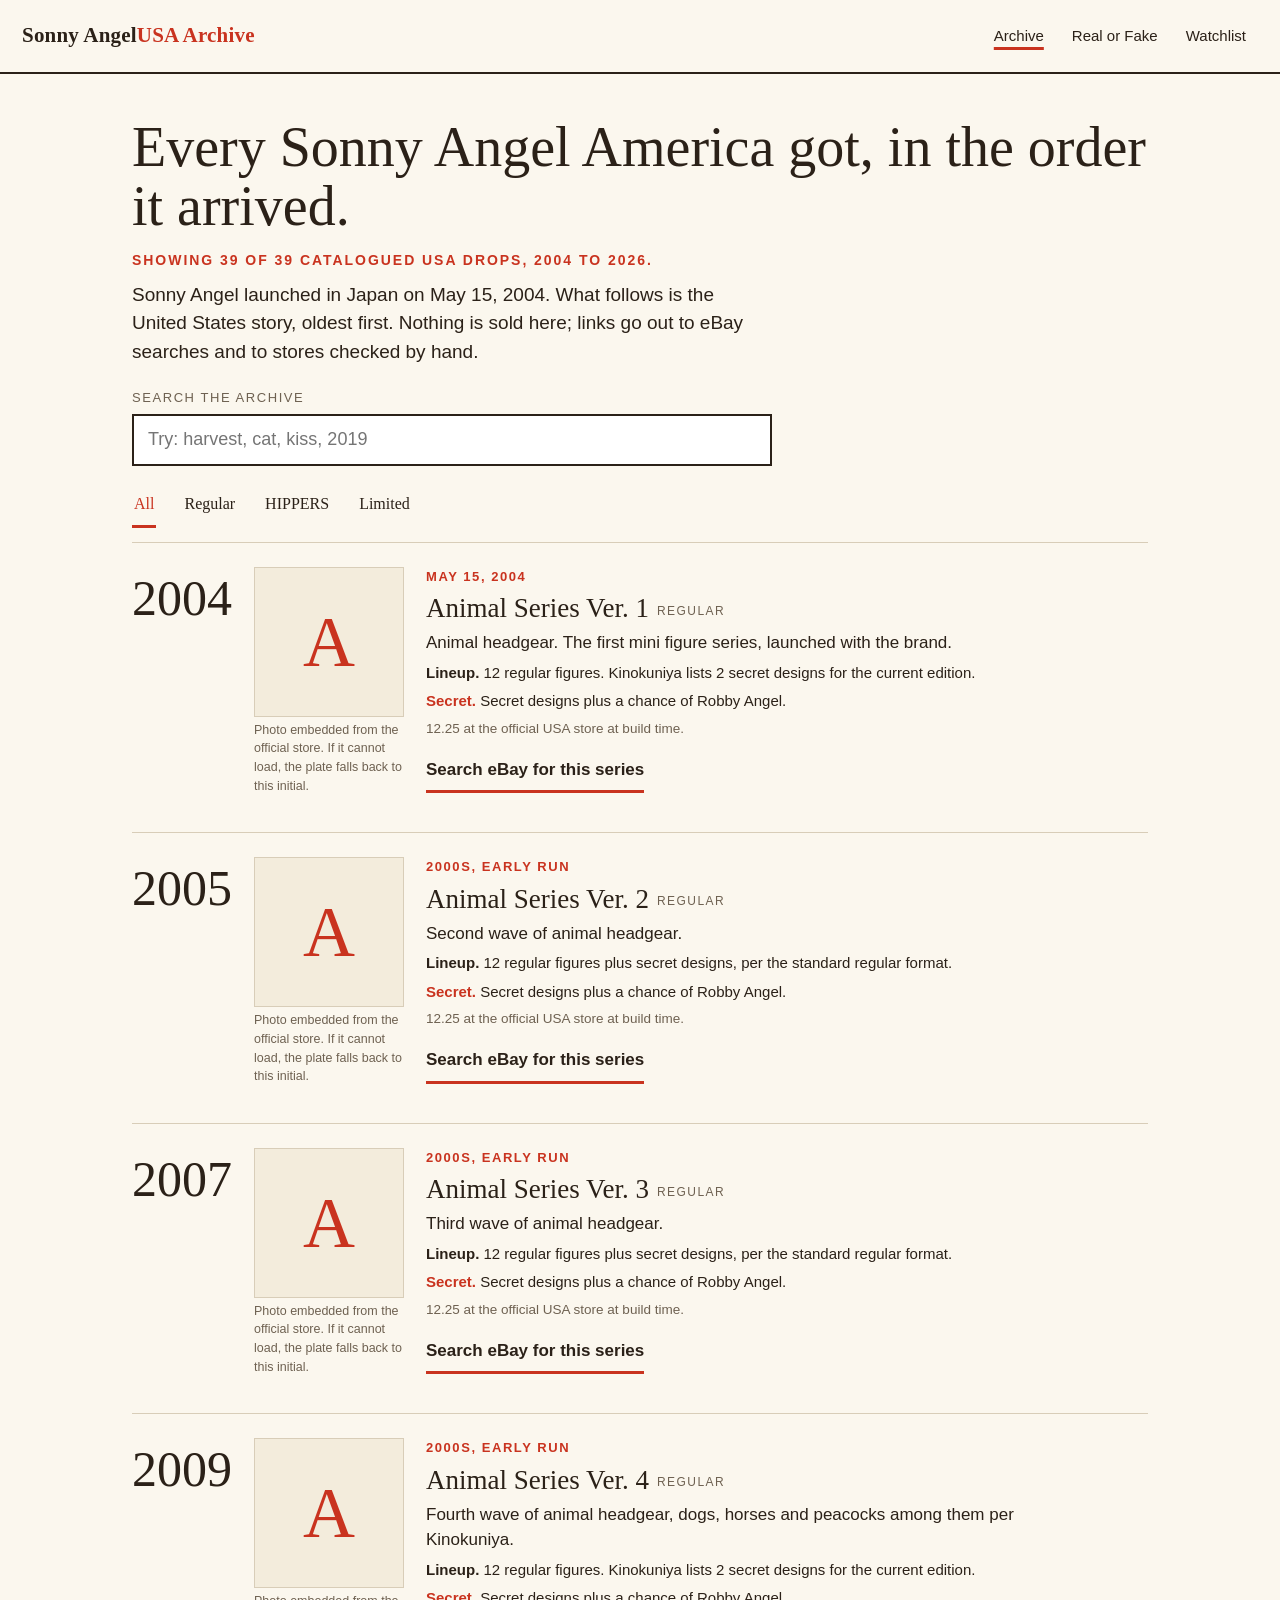
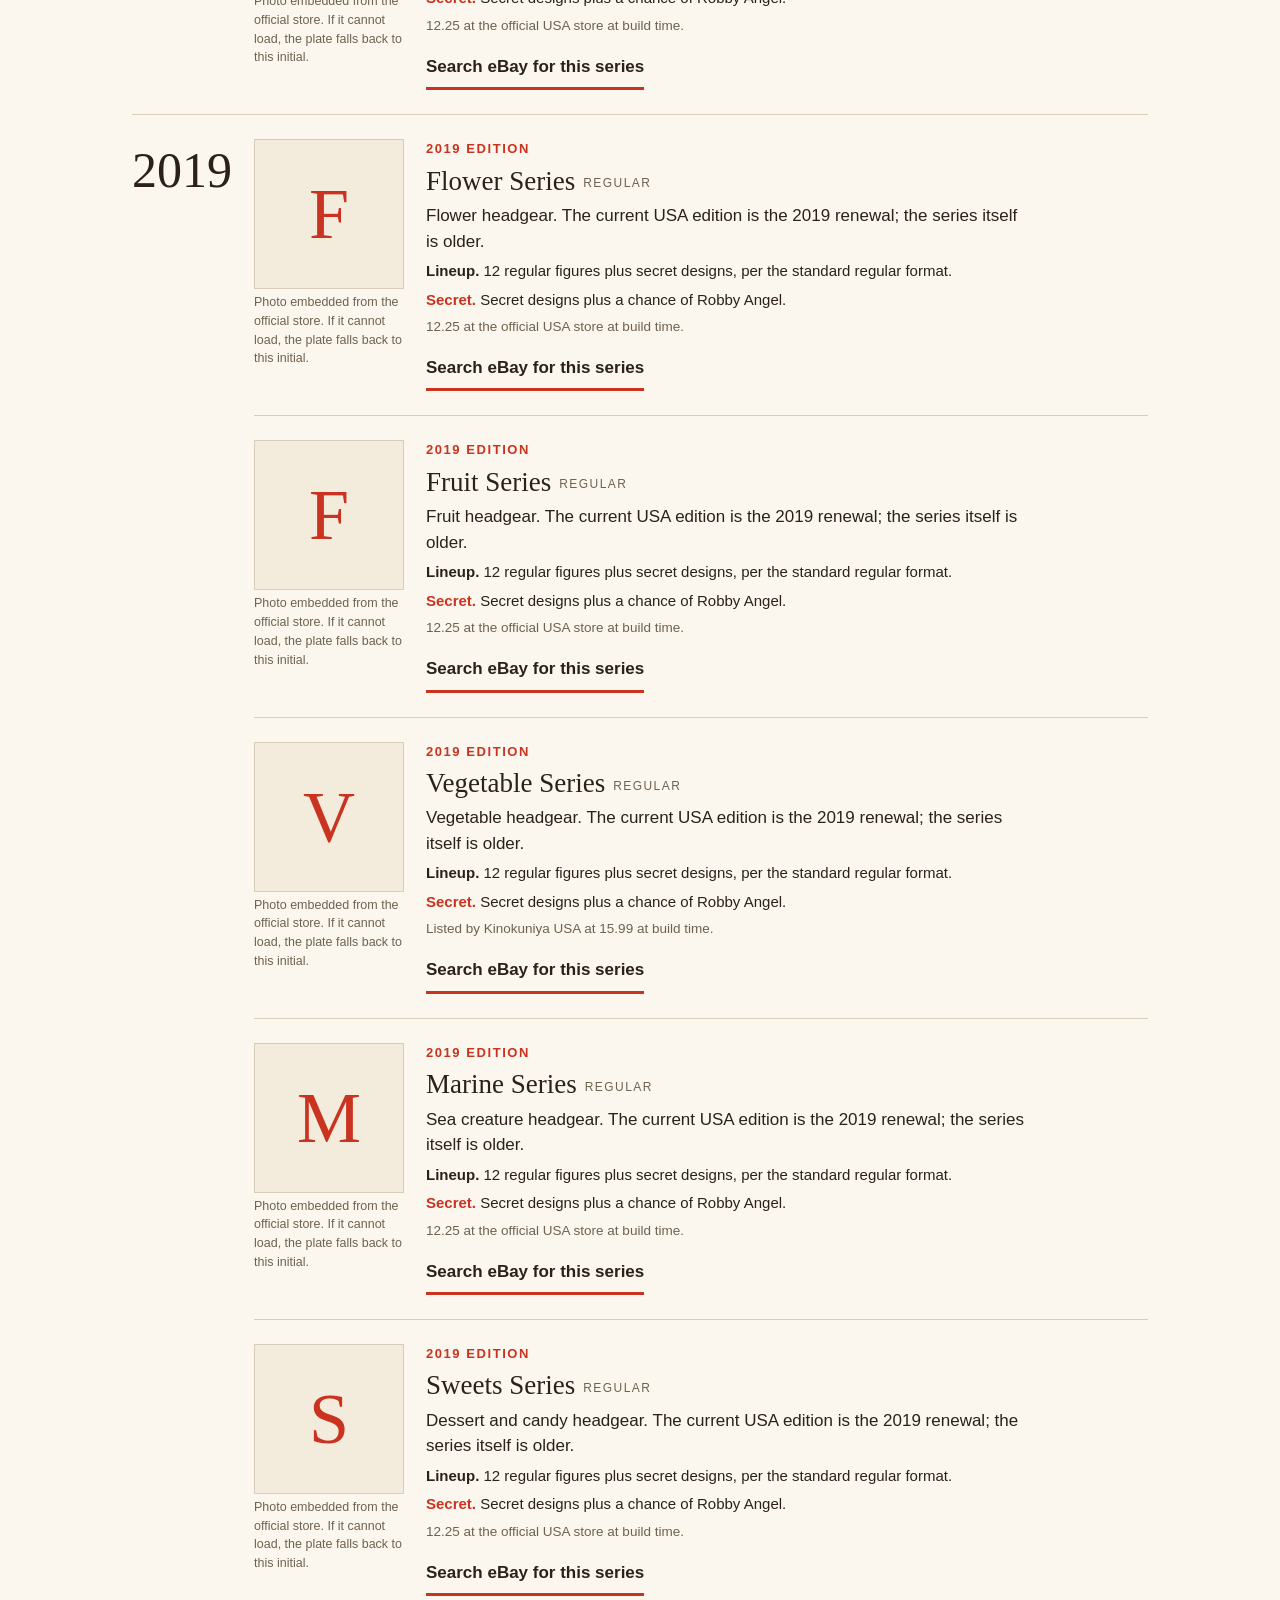
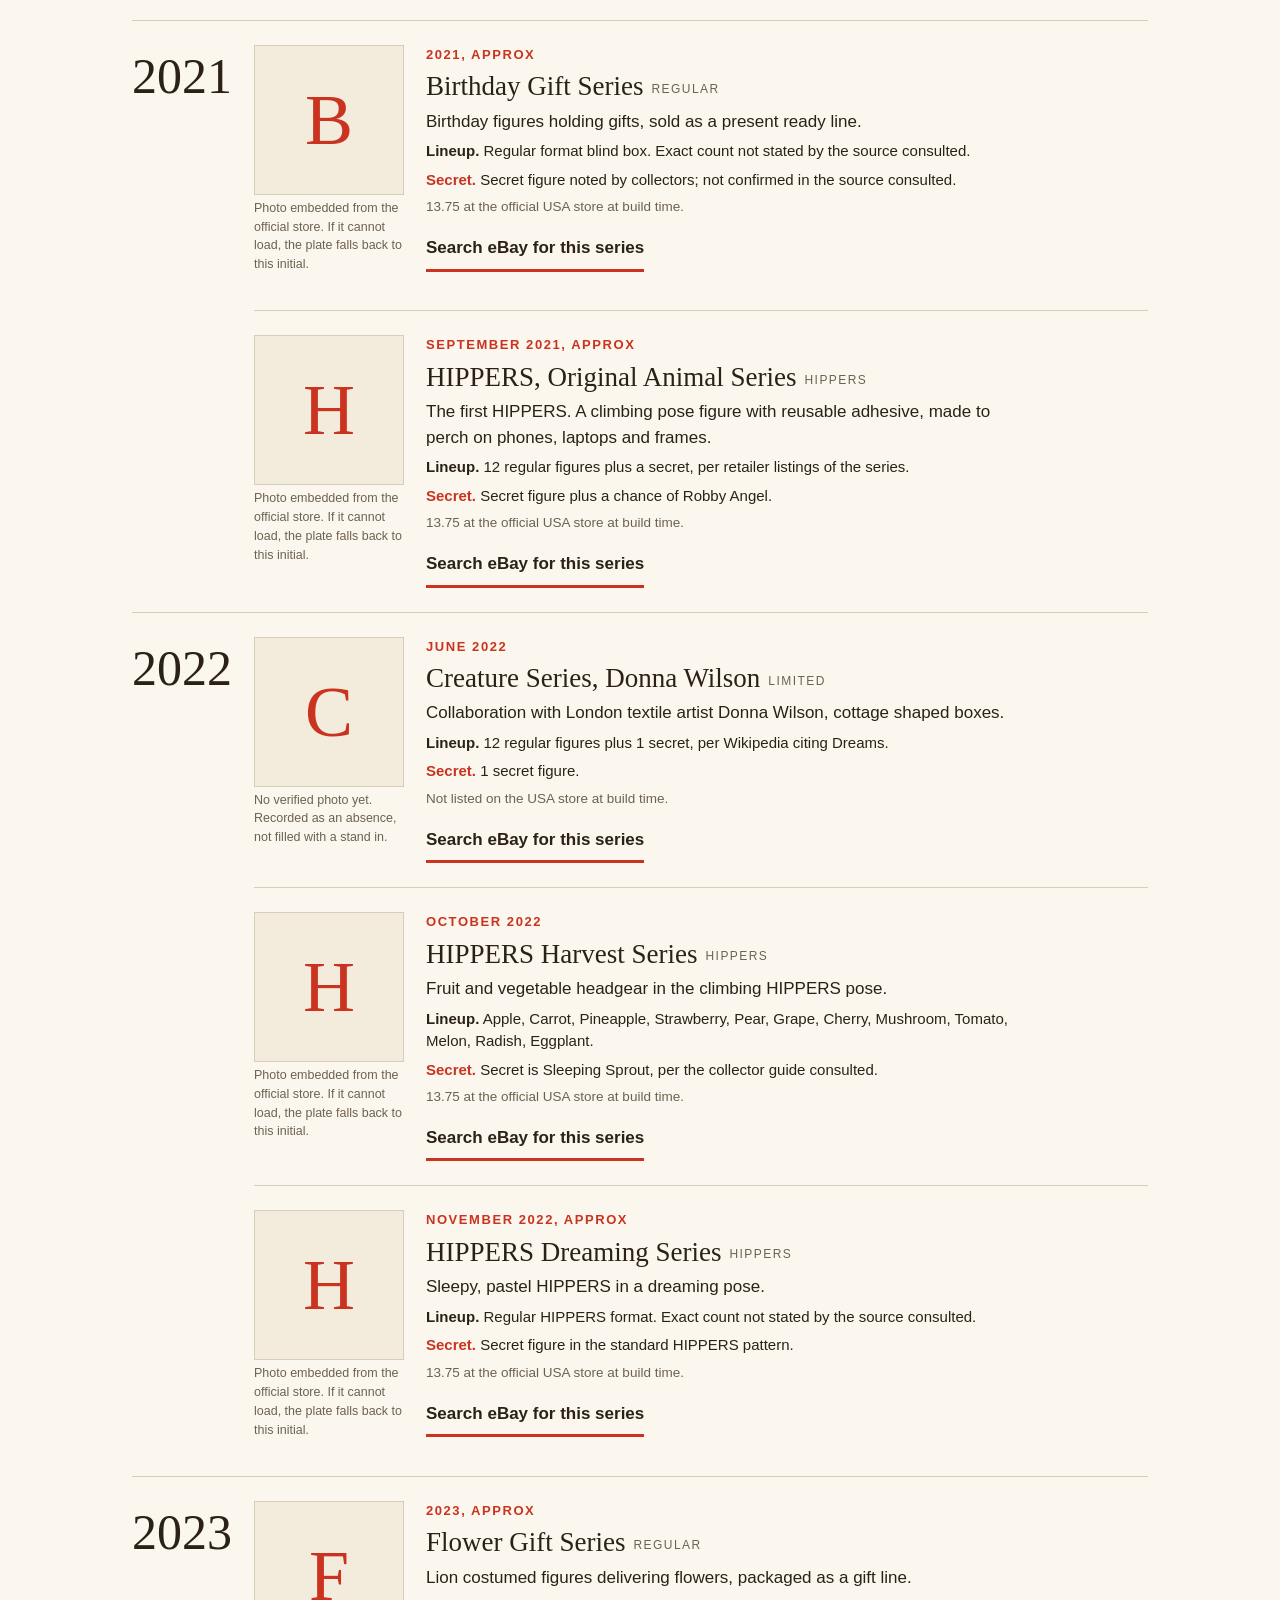
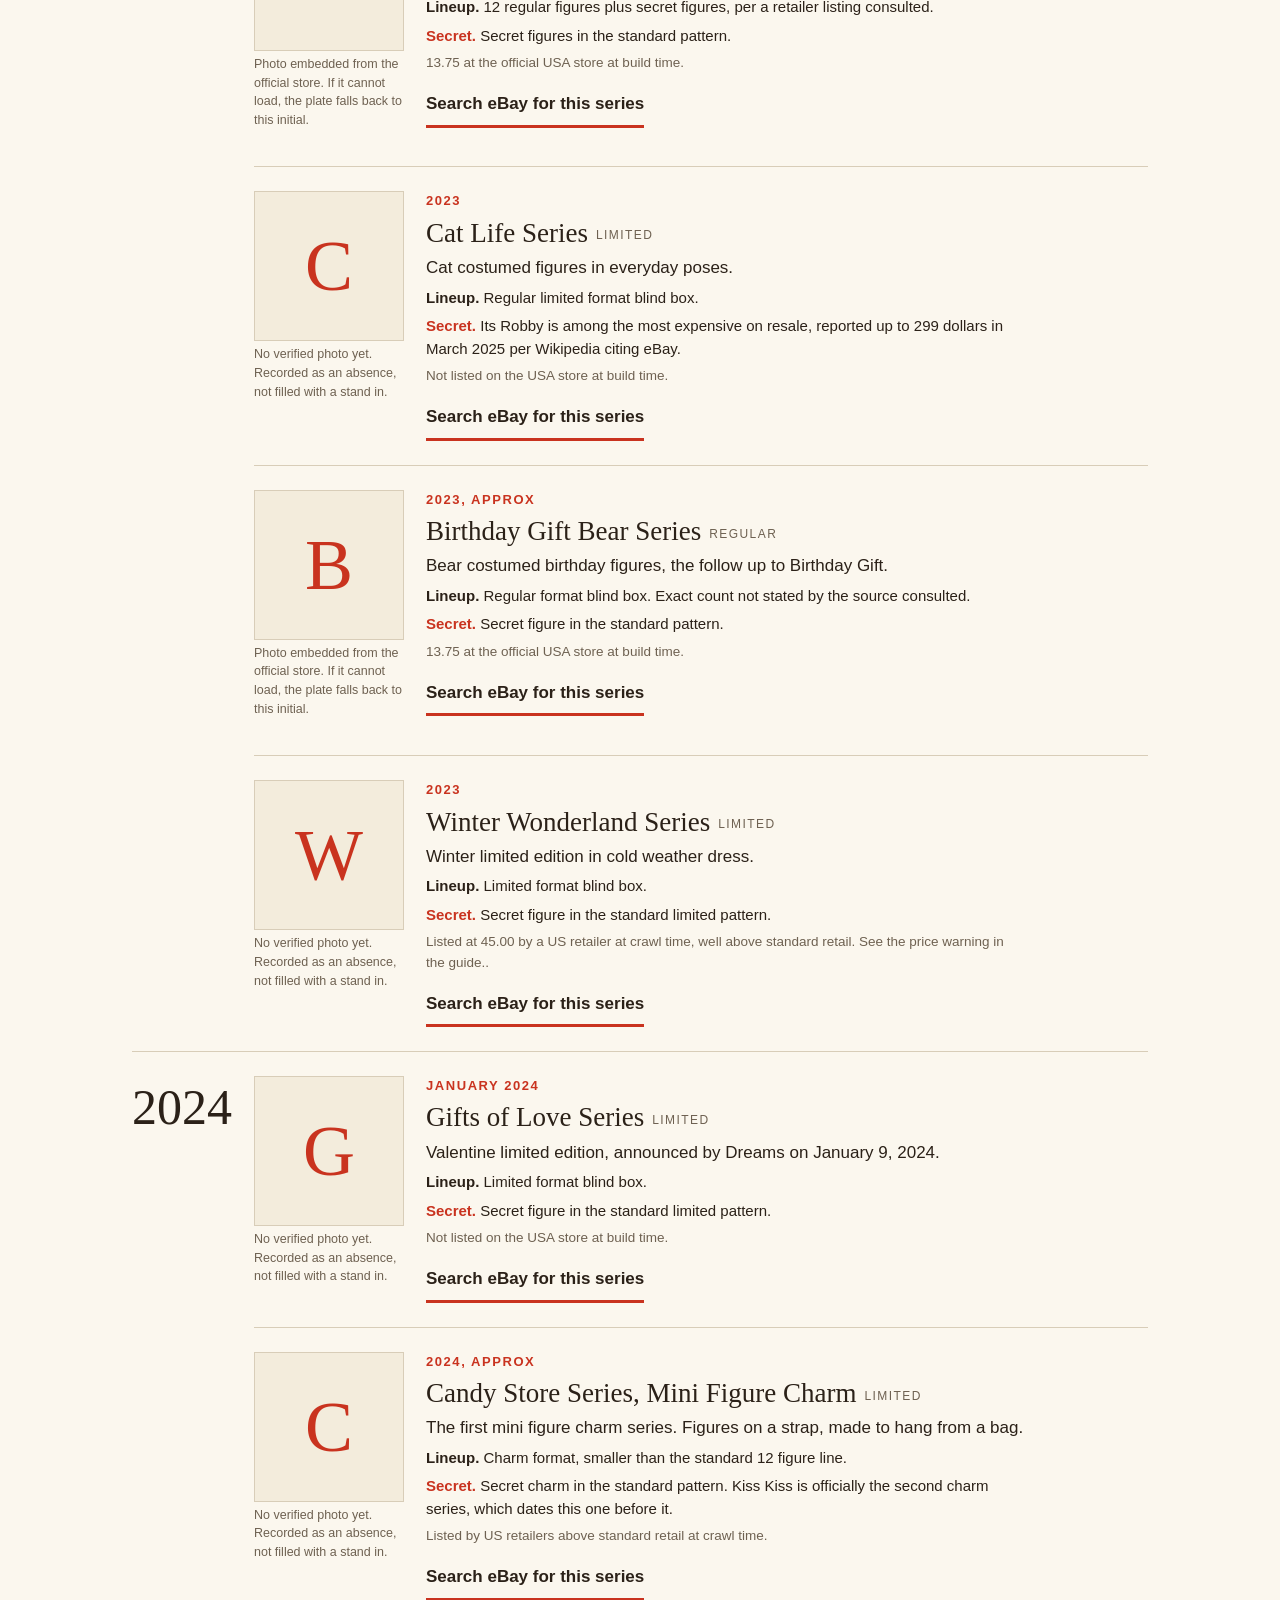
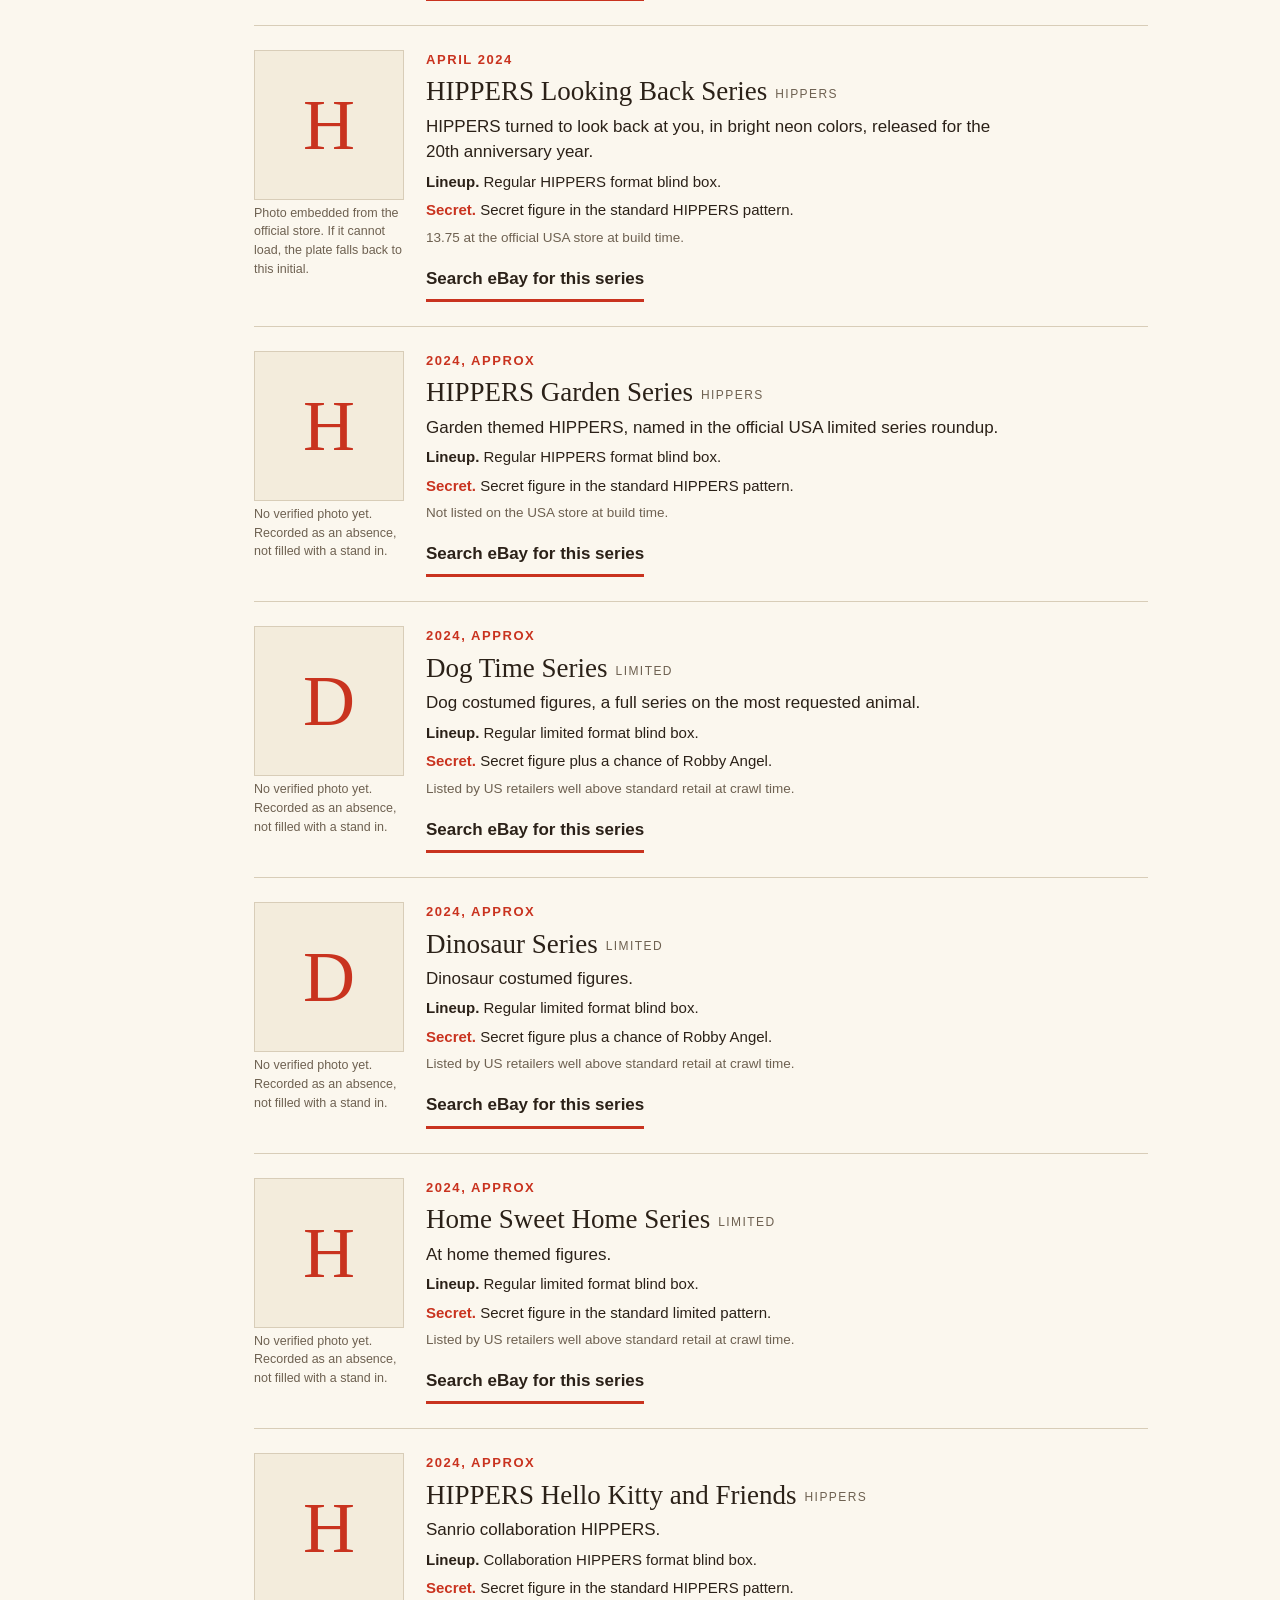
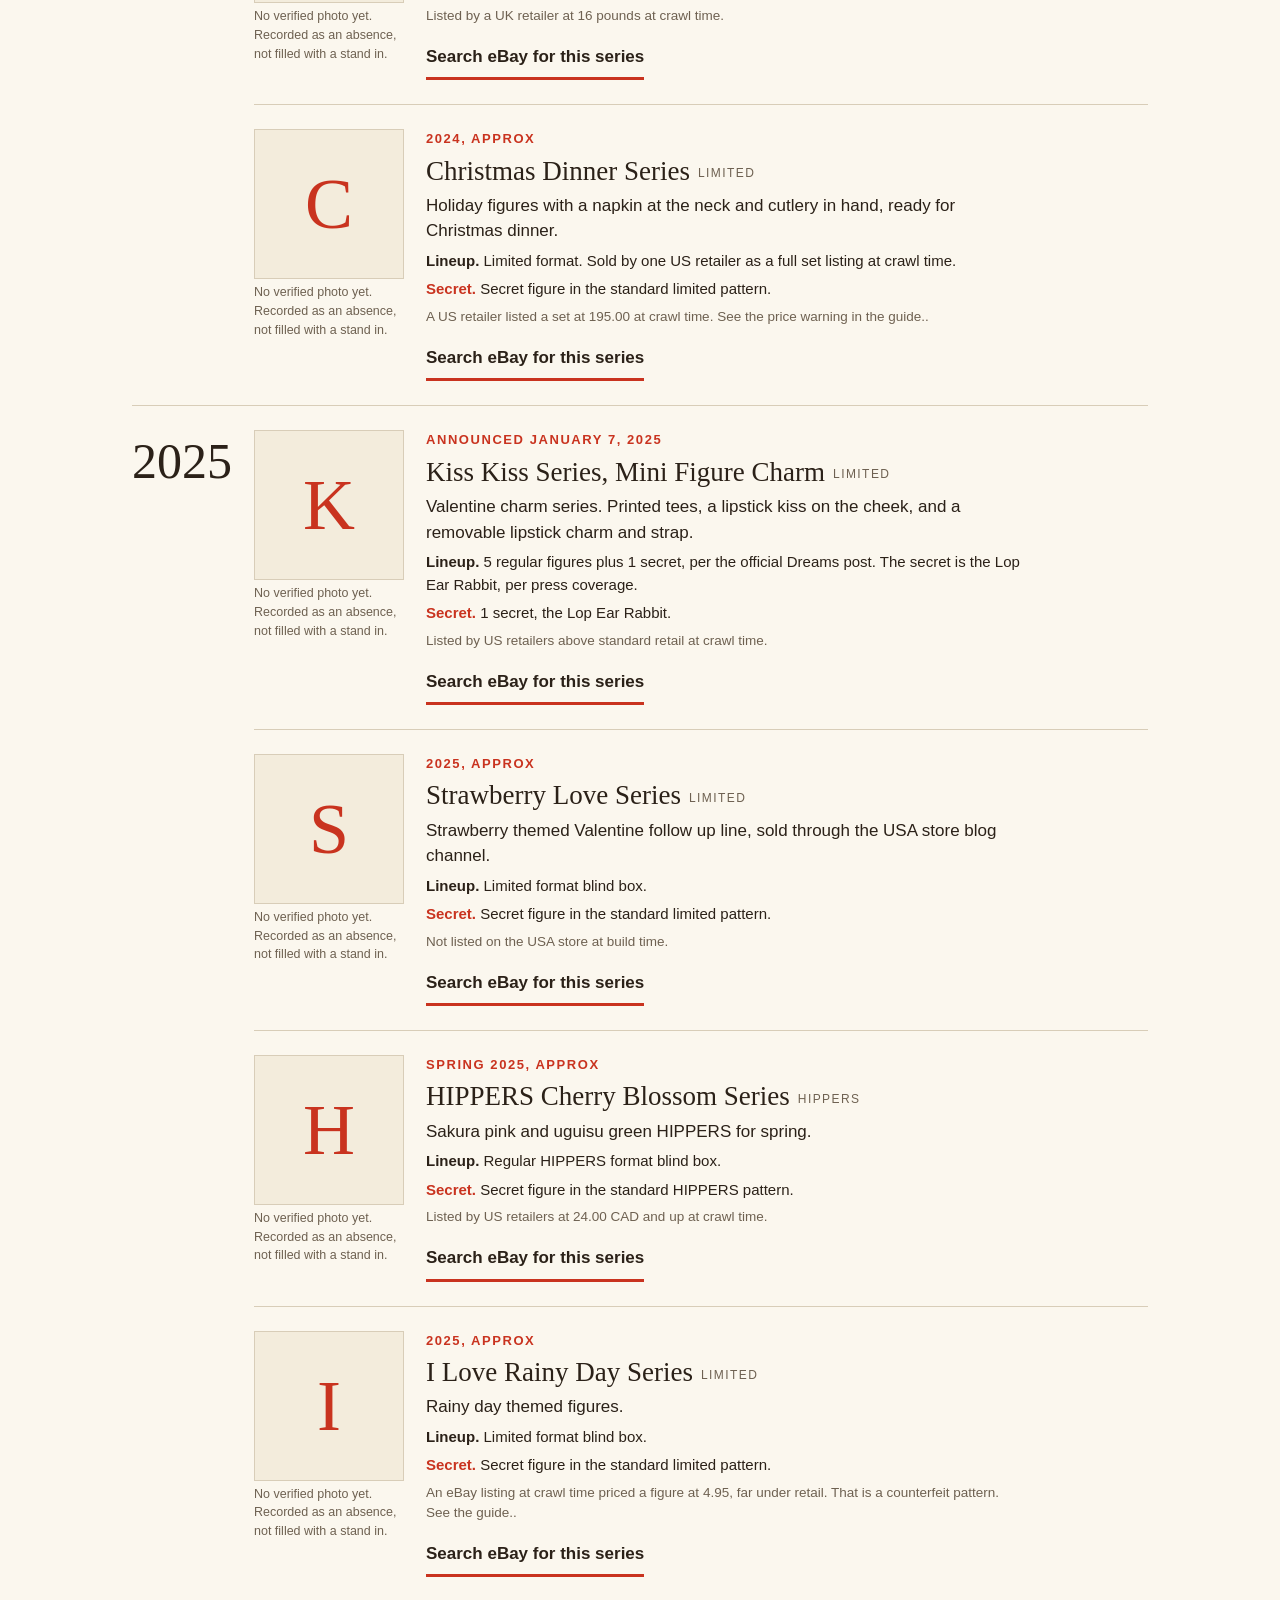
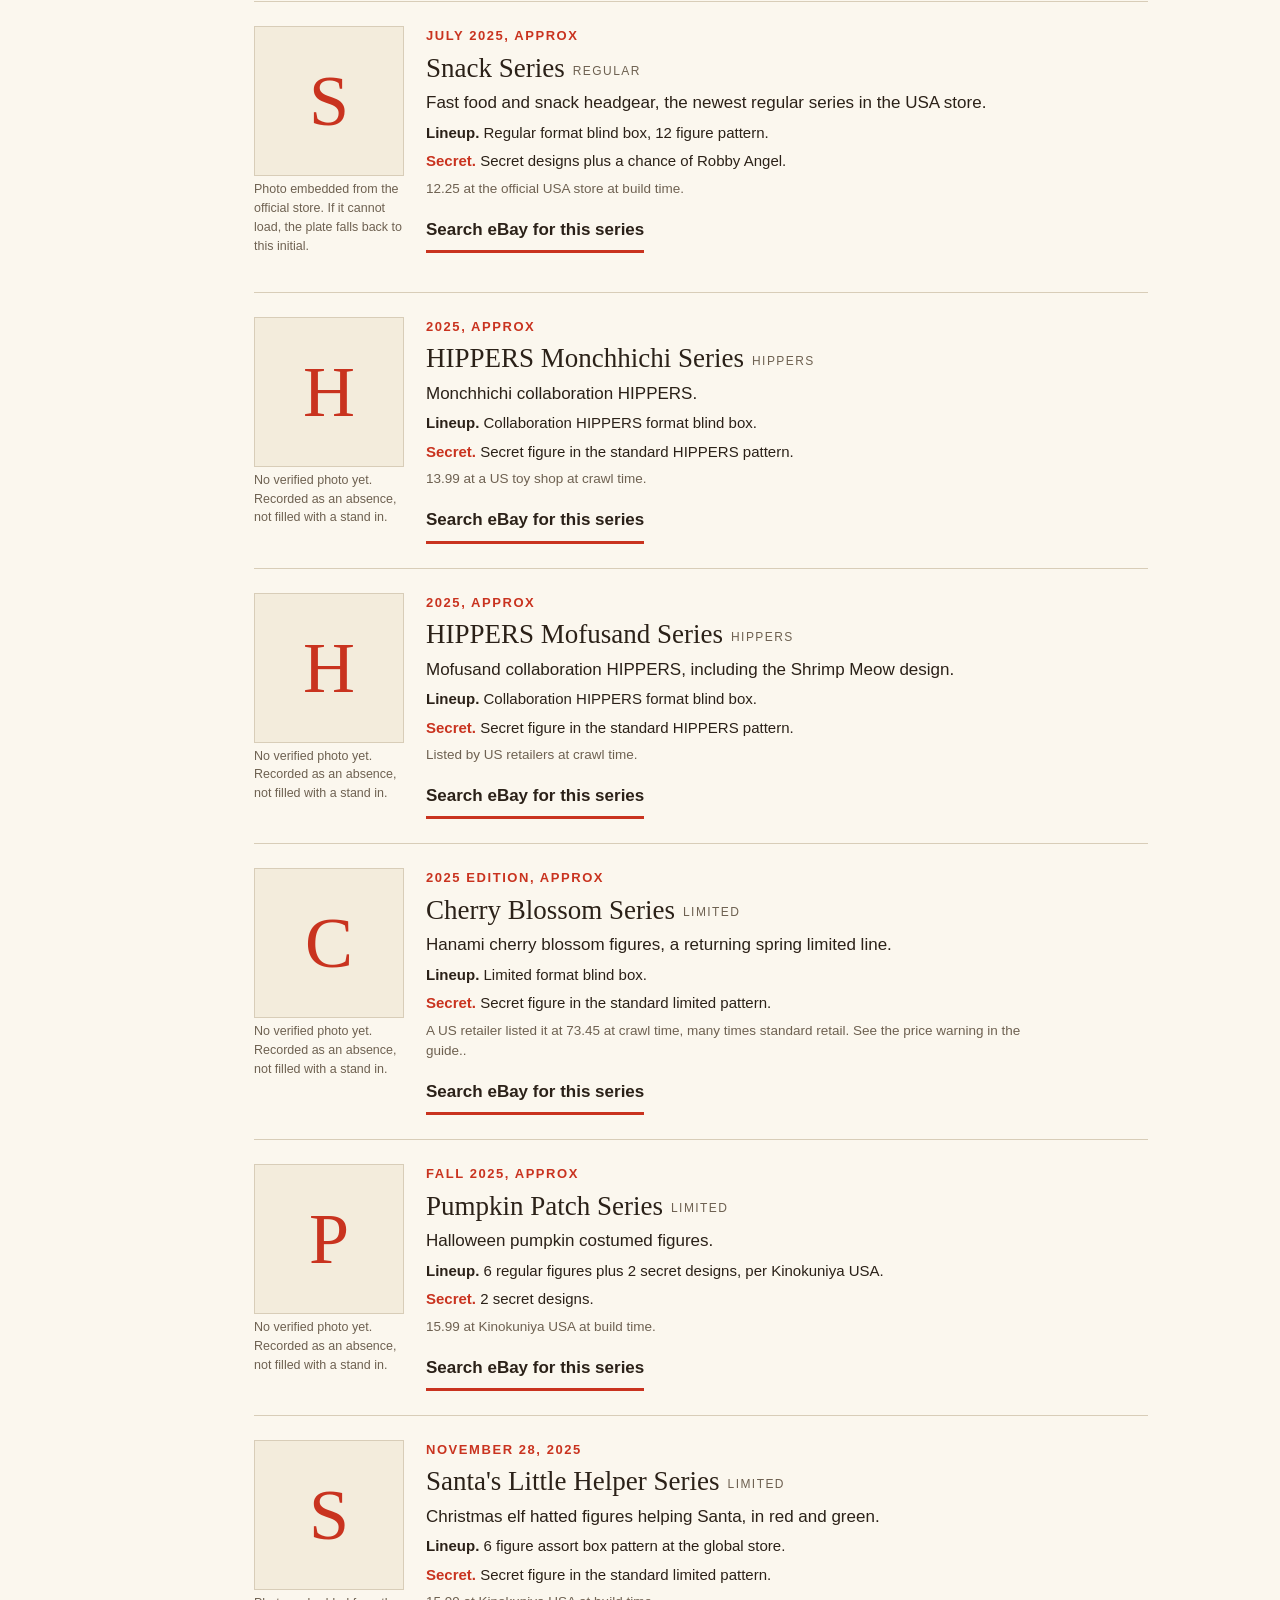
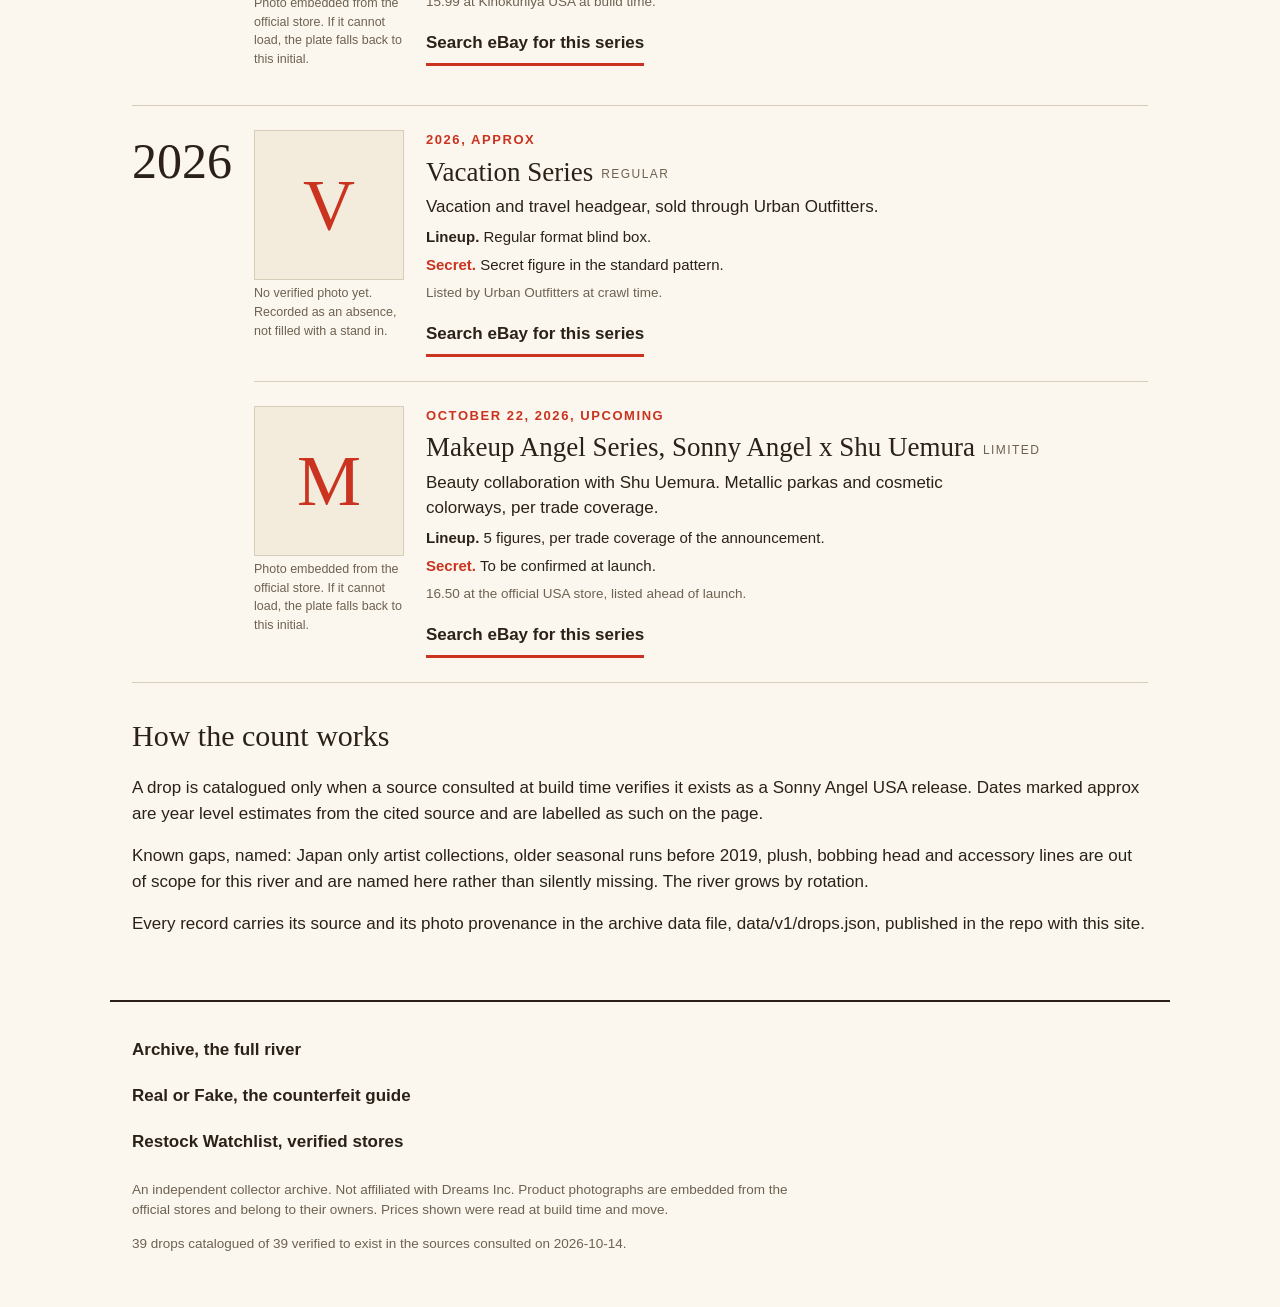
==== index.html @ f7aa7416 "Site 11: Sonny Angel USA Archive, first full build (rotation 36) Chronological river of 39 verified " ====
<!doctype html>
<html lang="en">
<head>
<meta charset="utf-8">
<meta name="viewport" content="width=device-width, initial-scale=1">
<title>Sonny Angel USA Archive. Every USA release, in order.</title>
<meta name="description" content="Every Sonny Angel series released in the USA, in chronological order, with lineups, secrets, eBay searches, a fake guide and a verified restock watchlist.">
<link rel="stylesheet" href="assets/style.css">
<link rel="icon" href="data:image/svg+xml,%3Csvg xmlns='http://www.w3.org/2000/svg' viewBox='0 0 32 32'%3E%3Crect width='32' height='32' fill='%23FBF7EE'/%3E%3Ctext x='16' y='23' font-family='Georgia' font-size='20' fill='%23C9331F' text-anchor='middle'%3EA%3C/text%3E%3C/svg%3E">
</head>
<body>
<header class="chrome">
  <a class="wordmark" href="index.html">Sonny Angel <span>USA Archive</span></a>
  <nav aria-label="Main">
    <a href="index.html" aria-current="page">Archive</a>
    <a href="guide.html">Real or Fake</a>
    <a href="watchlist.html">Watchlist</a>
  </nav>
</header>
<main>
  <section class="head">
    <h1>Every Sonny Angel America got, in the order it arrived.</h1>
    <p class="count" id="count-line">Loading the river.</p>
    <p class="standfirst">Sonny Angel launched in Japan on May 15, 2004. What follows is the United States story, oldest first. Nothing is sold here; links go out to eBay searches and to stores checked by hand.</p>
    <form class="search" role="search" onsubmit="return false">
      <label for="q">Search the archive</label>
      <input id="q" type="search" placeholder="Try: harvest, cat, kiss, 2019" autocomplete="off">
    </form>
    <p class="filters" role="group" aria-label="Family filter">
      <button type="button" data-f="all" class="on">All</button>
      <button type="button" data-f="Regular">Regular</button>
      <button type="button" data-f="HIPPERS">HIPPERS</button>
      <button type="button" data-f="Limited">Limited</button>
    </p>
  </section>
  <section id="river" aria-live="polite"></section>
  <section class="honesty">
    <h2>How the count works</h2>
    <p id="counting-rule"></p>
    <p id="known-gaps"></p>
    <p>Every record carries its source and its photo provenance in the archive data file, data/v1/drops.json, published in the repo with this site.</p>
  </section>
</main>
<footer>
  <nav aria-label="Footer">
    <a href="index.html">Archive, the full river</a>
    <a href="guide.html">Real or Fake, the counterfeit guide</a>
    <a href="watchlist.html">Restock Watchlist, verified stores</a>
  </nav>
  <p>An independent collector archive. Not affiliated with Dreams Inc. Product photographs are embedded from the official stores and belong to their owners. Prices shown were read at build time and move.</p>
  <p class="foot-count" id="foot-count"></p>
</footer>
<script src="assets/app.js"></script>
</body>
</html>
---- assets/style.css ----
:root{
  --paper:#FBF7EE; --ink:#2B2118; --accent:#C9331F; --rule:#D8CDB8;
  --muted:#6E6151; --plate:#F3ECDC;
}
*{box-sizing:border-box}
html{scroll-behavior:auto}
body{margin:0;background:var(--paper);color:var(--ink);
  font-family:-apple-system,BlinkMacSystemFont,"Segoe UI",Helvetica,Arial,sans-serif;
  font-size:17px;line-height:1.5}
a{color:var(--ink)}
.chrome{position:sticky;top:0;background:var(--paper);z-index:5;
  display:flex;justify-content:space-between;align-items:center;gap:16px;
  padding:14px 22px;border-bottom:2px solid var(--ink)}
.wordmark{font-family:Georgia,"Times New Roman",serif;font-size:21px;
  text-decoration:none;font-weight:700;letter-spacing:.2px;
  min-height:44px;display:inline-flex;align-items:center}
.wordmark span{color:var(--accent)}
.chrome nav{display:flex;gap:4px}
.chrome nav a{text-decoration:none;font-size:15px;min-height:44px;
  display:inline-flex;align-items:center;padding:0 12px}
.chrome nav a[aria-current="page"]{text-decoration:underline;
  text-decoration-color:var(--accent);text-decoration-thickness:3px;
  text-underline-offset:6px}
main{max-width:1060px;margin:0 auto;padding:0 22px 40px}
.head{padding:44px 0 8px;border-bottom:1px solid var(--rule)}
h1{font-family:Georgia,"Times New Roman",serif;font-weight:400;
  font-size:56px;line-height:1.05;margin:0 0 14px}
.count{font-size:14px;letter-spacing:.14em;text-transform:uppercase;
  color:var(--accent);font-weight:700;margin:0 0 10px}
.standfirst{max-width:640px;font-size:19px;margin:0 0 22px}
.search label{display:block;font-size:13px;letter-spacing:.12em;
  text-transform:uppercase;color:var(--muted);margin-bottom:6px}
.search input{width:100%;max-width:640px;min-height:52px;font-size:18px;
  padding:10px 14px;border:2px solid var(--ink);border-radius:0;
  background:#fff;color:var(--ink)}
.filters{display:flex;gap:26px;flex-wrap:wrap;margin:18px 0 6px}
.filters button{min-height:44px;padding:8px 2px;font-size:16px;
  font-family:Georgia,"Times New Roman",serif;
  border:none;border-bottom:3px solid transparent;background:transparent;
  color:var(--ink);cursor:pointer}
.filters button.on{border-bottom-color:var(--accent);color:var(--accent)}
.yearblock{display:grid;grid-template-columns:96px 1fr;gap:0 26px;
  border-bottom:1px solid var(--rule)}
.year{font-family:Georgia,"Times New Roman",serif;font-size:50px;
  line-height:1;padding:30px 0 0;color:var(--ink)}
.rows{min-width:0}
.drop{display:grid;grid-template-columns:150px 1fr;gap:6px 22px;
  padding:24px 0;border-bottom:1px solid var(--rule)}
.drop:last-child{border-bottom:none}
.plate{width:150px;height:150px;border:1px solid var(--rule);
  background:var(--plate);display:flex;align-items:center;justify-content:center;
  overflow:hidden}
.plate img{width:100%;height:100%;object-fit:cover;display:block}
.plate .initial{font-family:Georgia,"Times New Roman",serif;font-size:72px;
  color:var(--accent)}
.dropbody{min-width:0}
.dropdate{font-size:13px;letter-spacing:.12em;text-transform:uppercase;
  color:var(--accent);font-weight:700;margin:0 0 4px}
.dropname{font-family:Georgia,"Times New Roman",serif;font-size:27px;
  font-weight:400;margin:0 0 6px;line-height:1.2}
.dropname .fam{font-family:-apple-system,Helvetica,Arial,sans-serif;
  font-size:12px;letter-spacing:.12em;text-transform:uppercase;
  color:var(--muted);vertical-align:middle;margin-left:8px}
.dropbody p{margin:0 0 6px;max-width:600px}
.lineup,.secretline{font-size:15px}
.secretline b{color:var(--accent)}
.meta{font-size:13.5px;color:var(--muted)}
.meta a{color:var(--muted)}
.ebay{display:inline-flex;align-items:center;min-height:44px;
  font-weight:700;text-decoration:none;border-bottom:3px solid var(--accent);
  margin-top:4px}
.ebay:hover{background:var(--plate)}
.nophoto{font-size:12.5px;color:var(--muted);margin-top:4px;max-width:150px}
.honesty{padding:30px 0 6px}
.honesty h2,.warning h2{font-family:Georgia,"Times New Roman",serif;
  font-weight:400;font-size:30px;margin:0 0 10px}
.warning{border:2px solid var(--accent);padding:22px;margin:30px 0}
.warning p{max-width:680px;margin:0}
.checks{list-style:none;margin:0;padding:0}
.checks li{padding:26px 0;border-bottom:1px solid var(--rule);
  display:grid;grid-template-columns:1fr;max-width:760px}
.checks h2{font-family:Georgia,"Times New Roman",serif;font-weight:400;
  font-size:30px;margin:0 0 8px}
.checks h2 span{color:var(--accent);margin-right:10px}
.checks p{margin:0;max-width:680px}
.shop{padding:26px 0;border-bottom:1px solid var(--rule);
  display:grid;grid-template-columns:1fr;gap:4px;max-width:820px}
.shop h2{font-family:Georgia,"Times New Roman",serif;font-weight:400;
  font-size:30px;margin:0}
.shop .kind{font-size:13px;letter-spacing:.12em;text-transform:uppercase;
  color:var(--accent);font-weight:700}
.shop p{margin:4px 0;max-width:680px}
.shop .verify{font-size:14.5px;color:var(--muted)}
.shop a.visit{display:inline-flex;align-items:center;min-height:44px;
  font-weight:700;text-decoration:none;border-bottom:3px solid var(--accent);
  width:max-content}
footer{border-top:2px solid var(--ink);padding:26px 22px 40px;
  max-width:1060px;margin:0 auto}
footer nav{display:flex;flex-direction:column;gap:2px;margin-bottom:16px}
footer nav a{min-height:44px;display:inline-flex;align-items:center;
  text-decoration:none;font-weight:600}
footer p{font-size:13.5px;color:var(--muted);max-width:680px}
.empty{padding:34px 0;font-family:Georgia,serif;font-size:22px}
@media (max-width:640px){
  h1{font-size:40px}
  .chrome{flex-direction:column;align-items:flex-start;gap:2px;padding:10px 16px}
  .chrome nav a{padding:0 10px 0 0}
  main{padding:0 16px 32px}
  .yearblock{grid-template-columns:1fr}
  .year{font-size:46px;padding:22px 0 0}
  .drop{grid-template-columns:104px 1fr;gap:4px 14px;padding:18px 0}
  .plate{width:104px;height:104px}
  .plate .initial{font-size:50px}
  .nophoto{max-width:104px}
  .dropname{font-size:22px}
  footer{padding:22px 16px 32px}
}
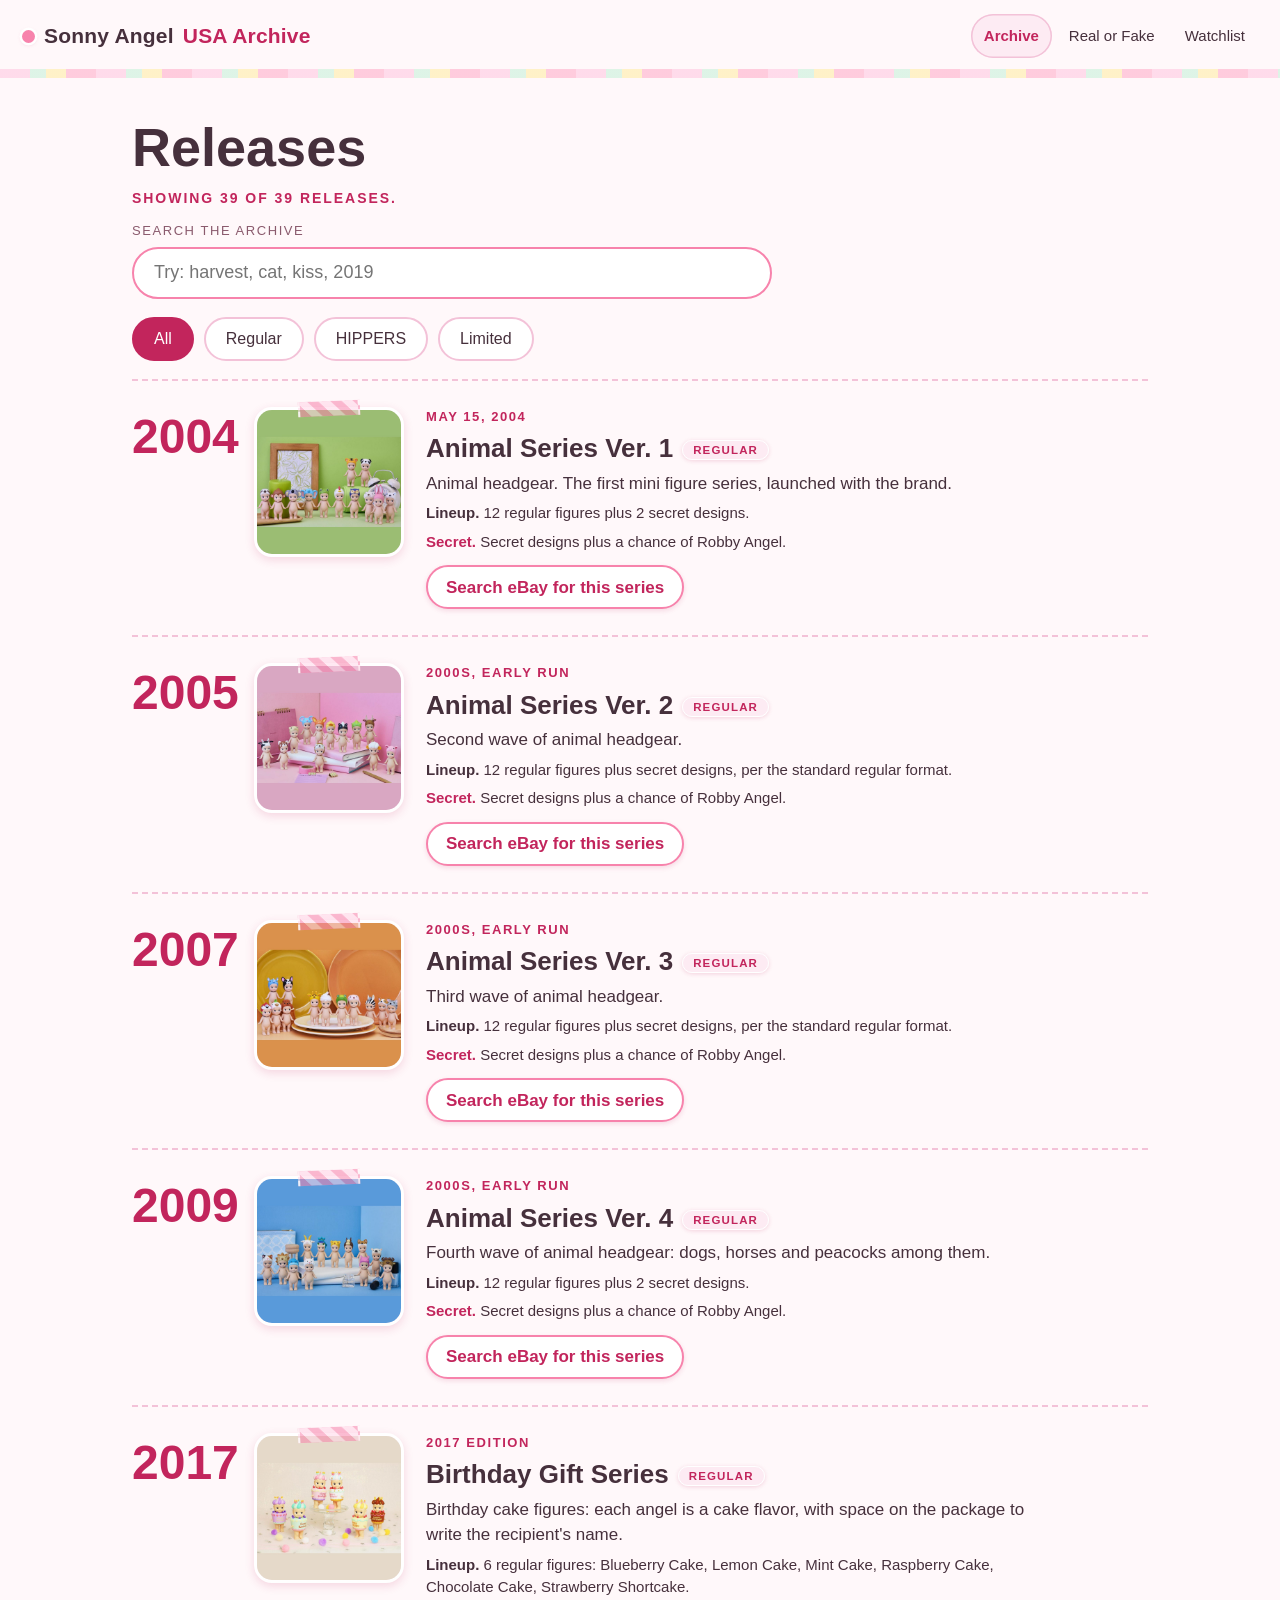
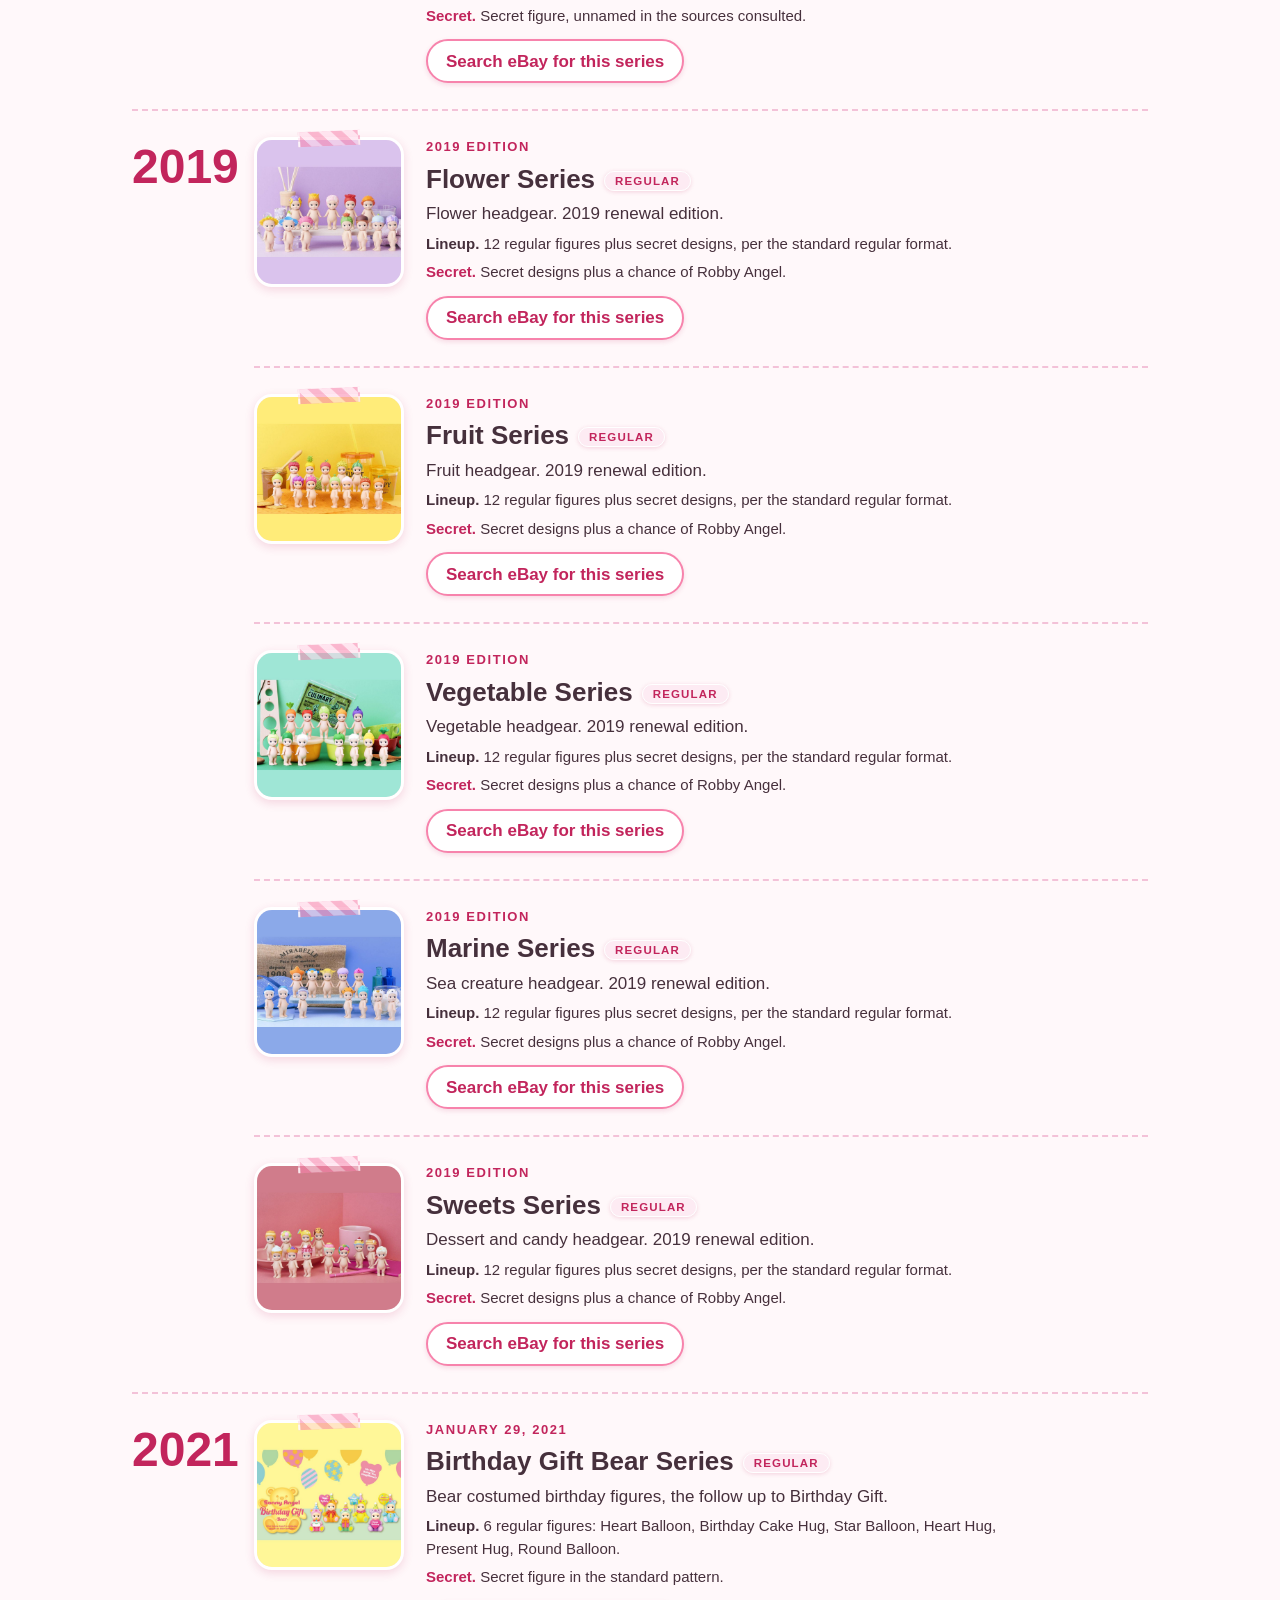
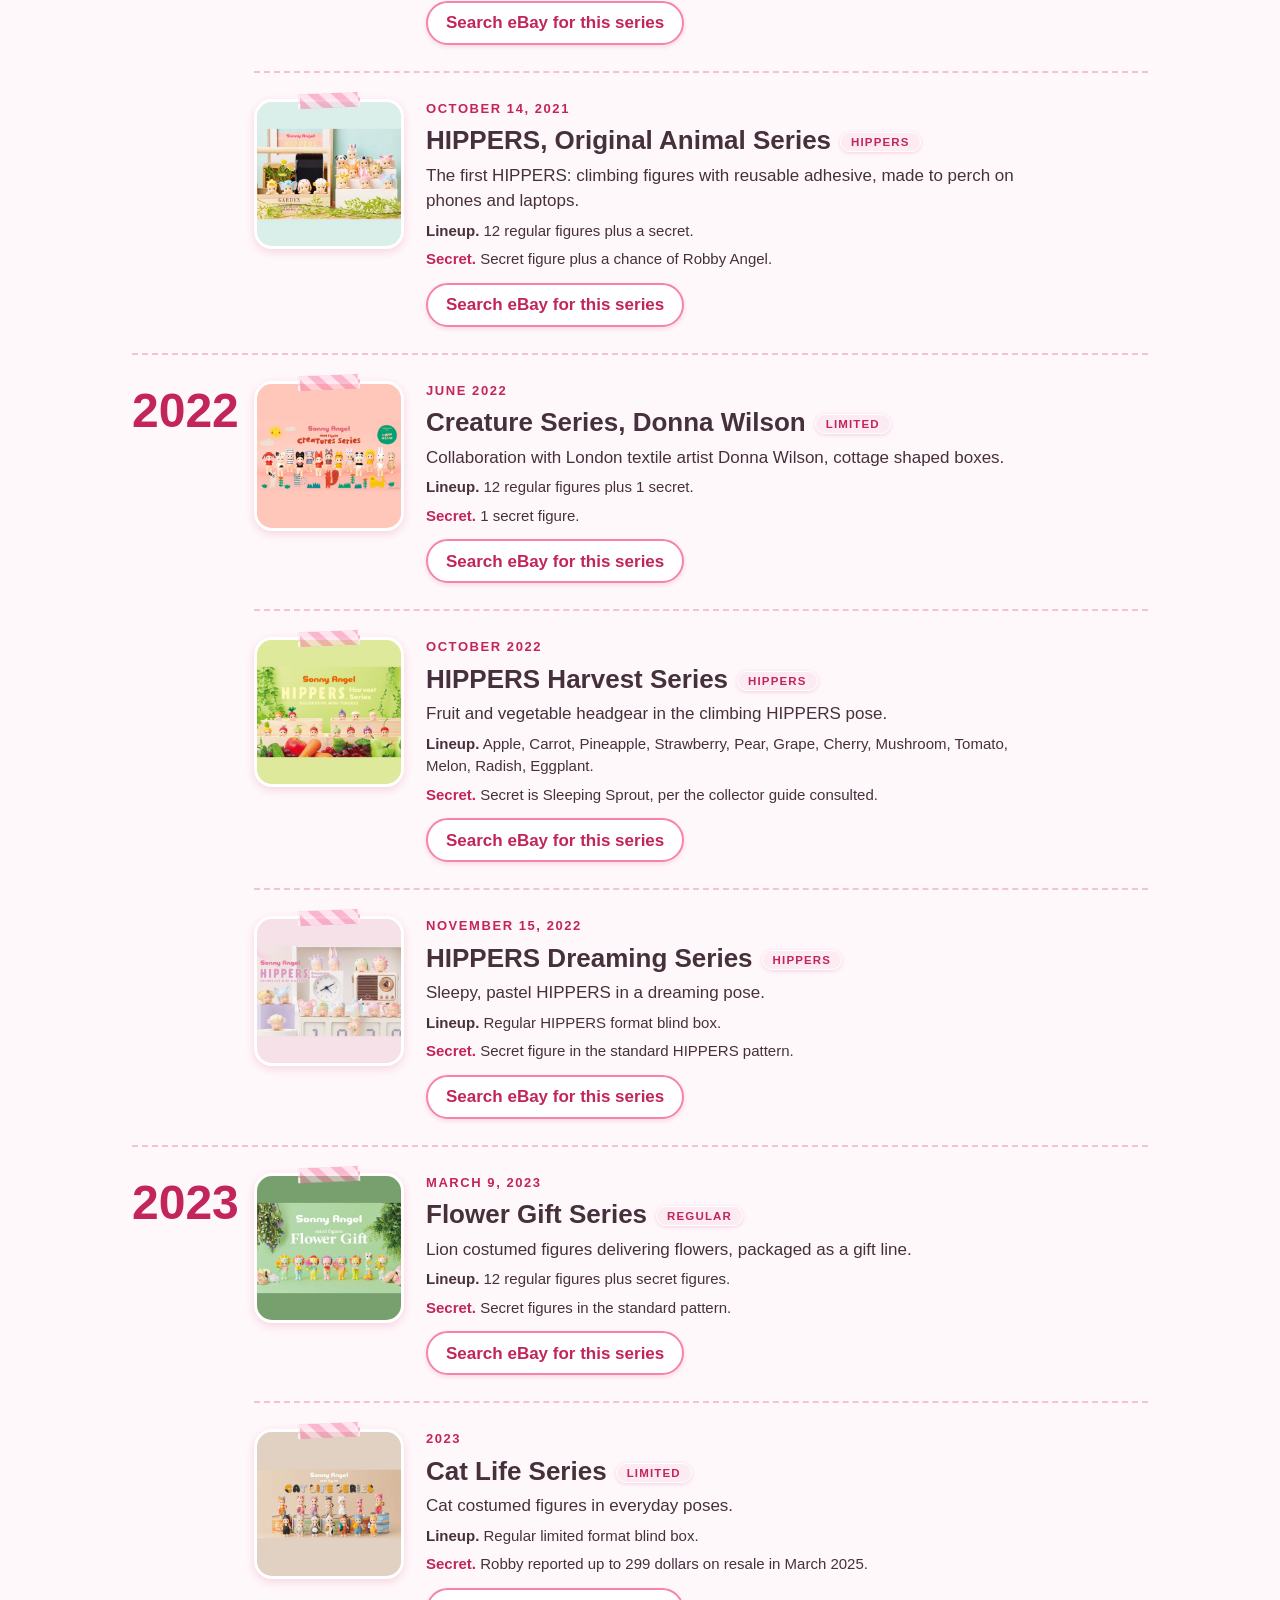
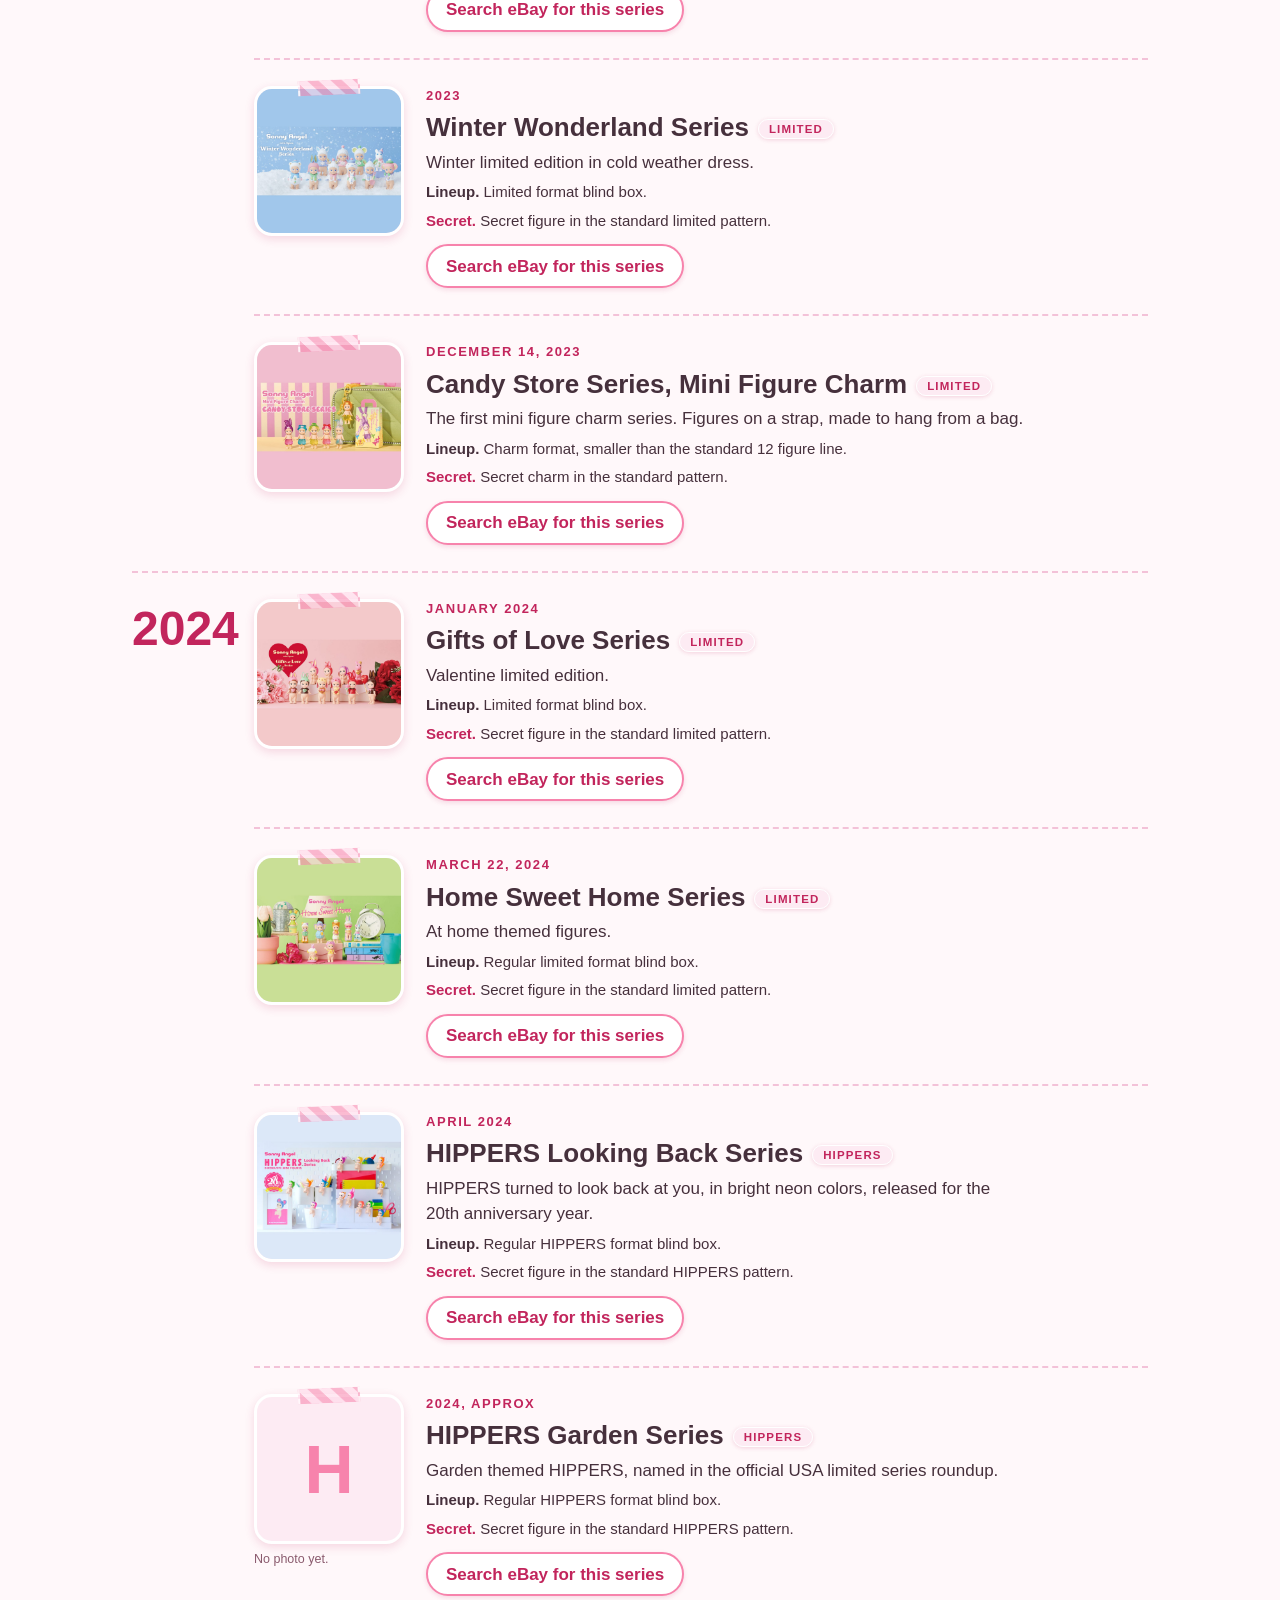
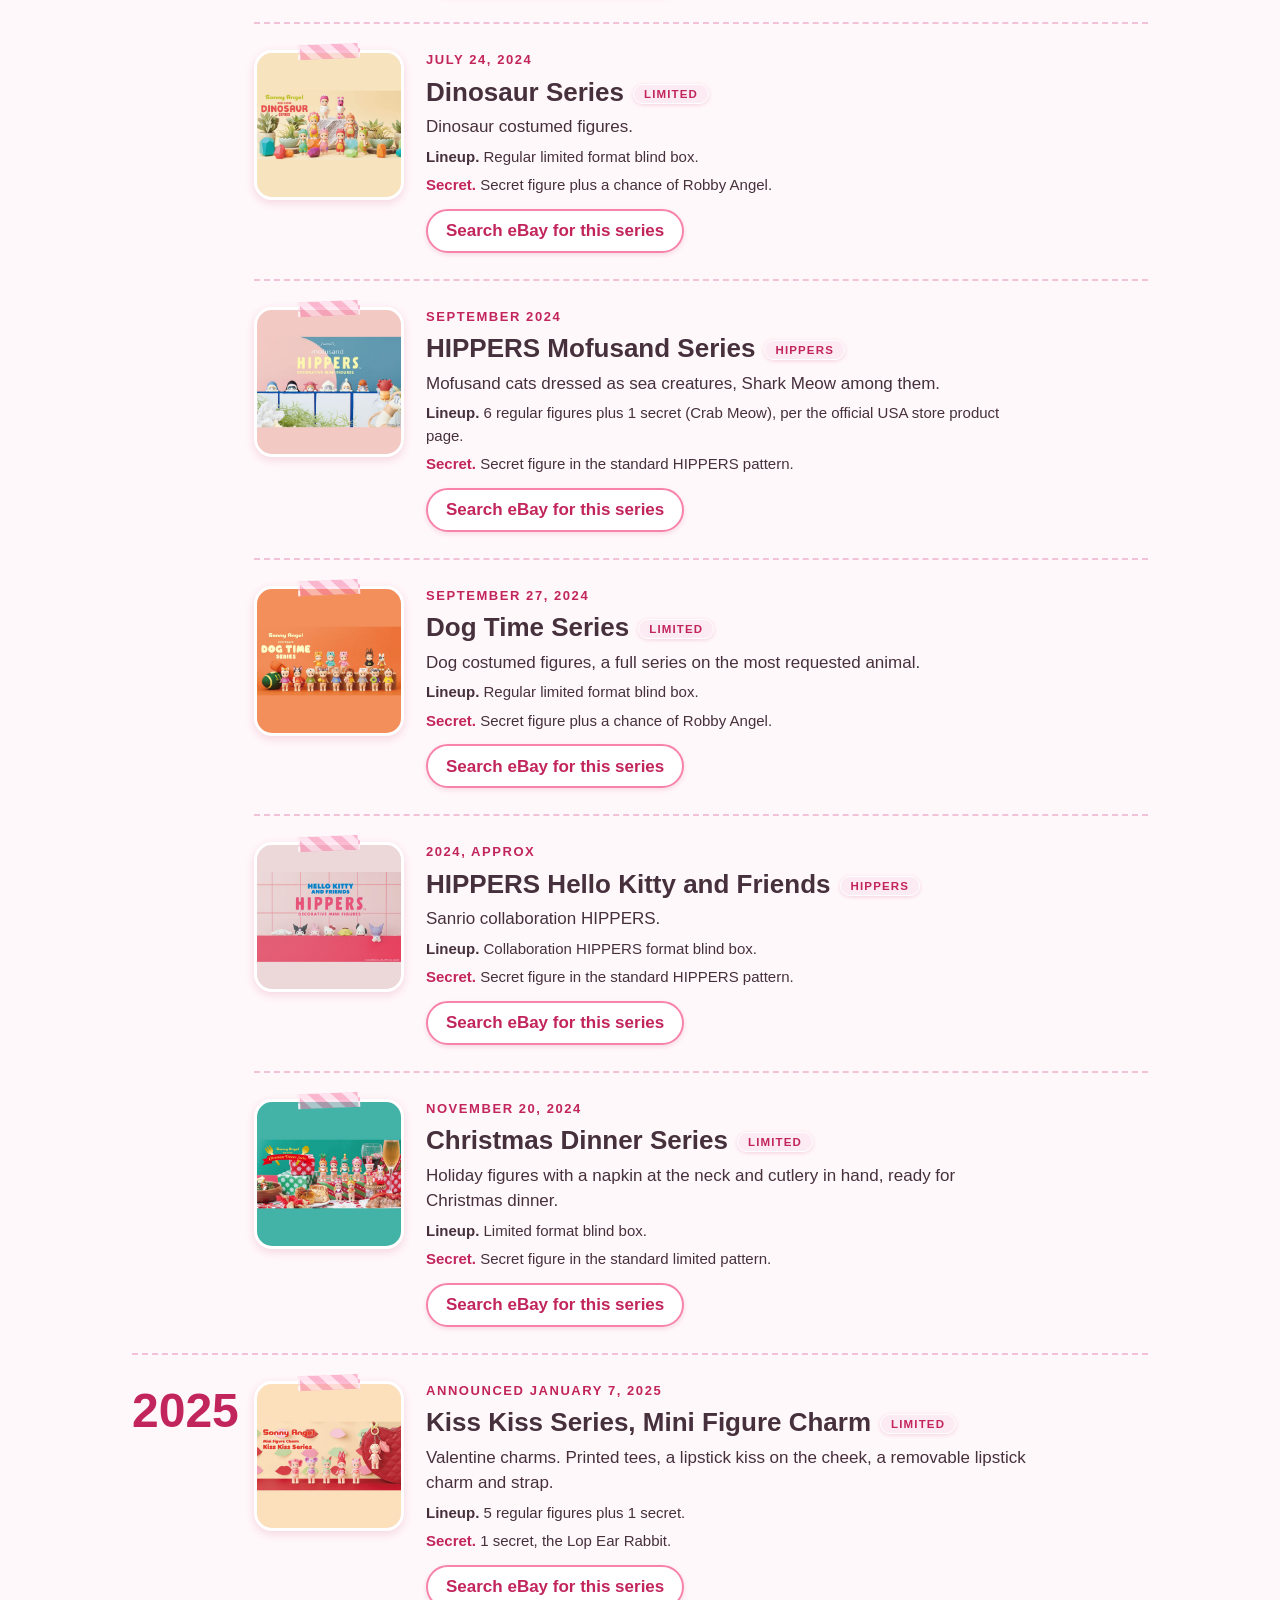
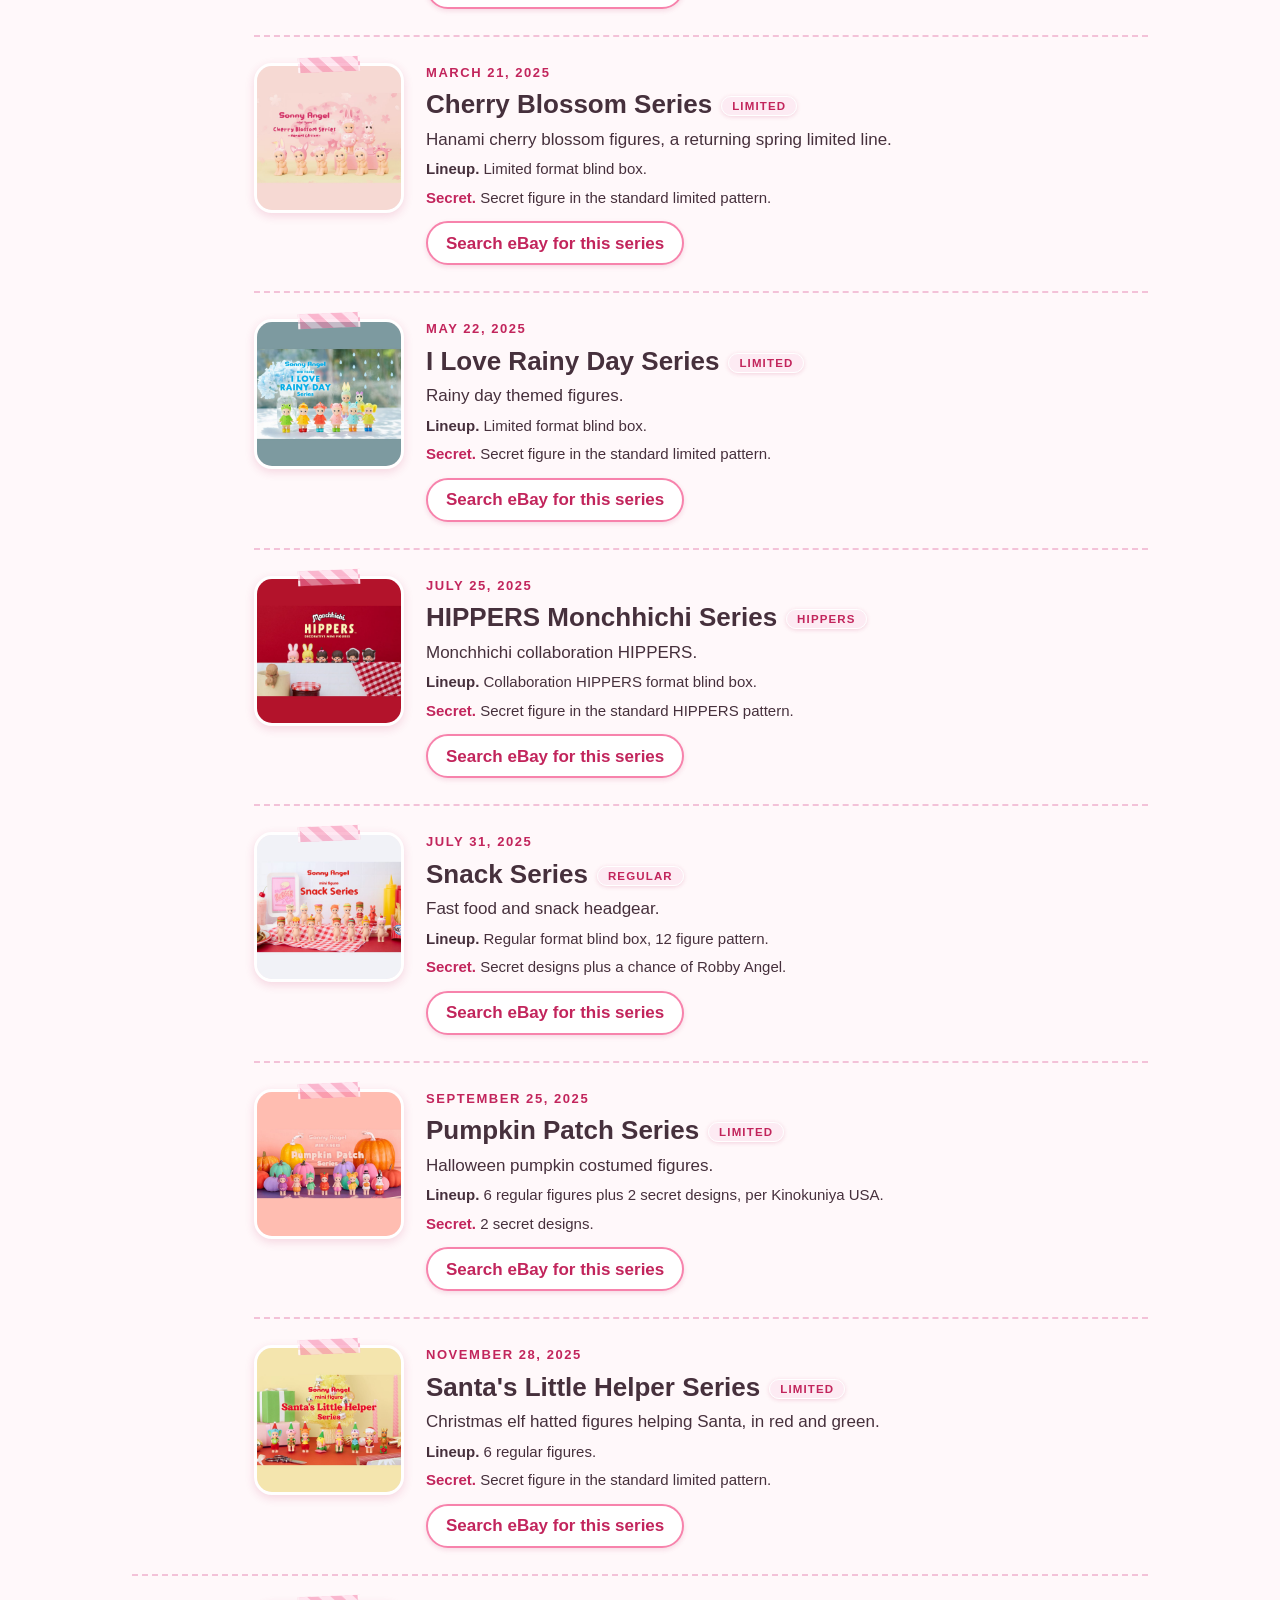
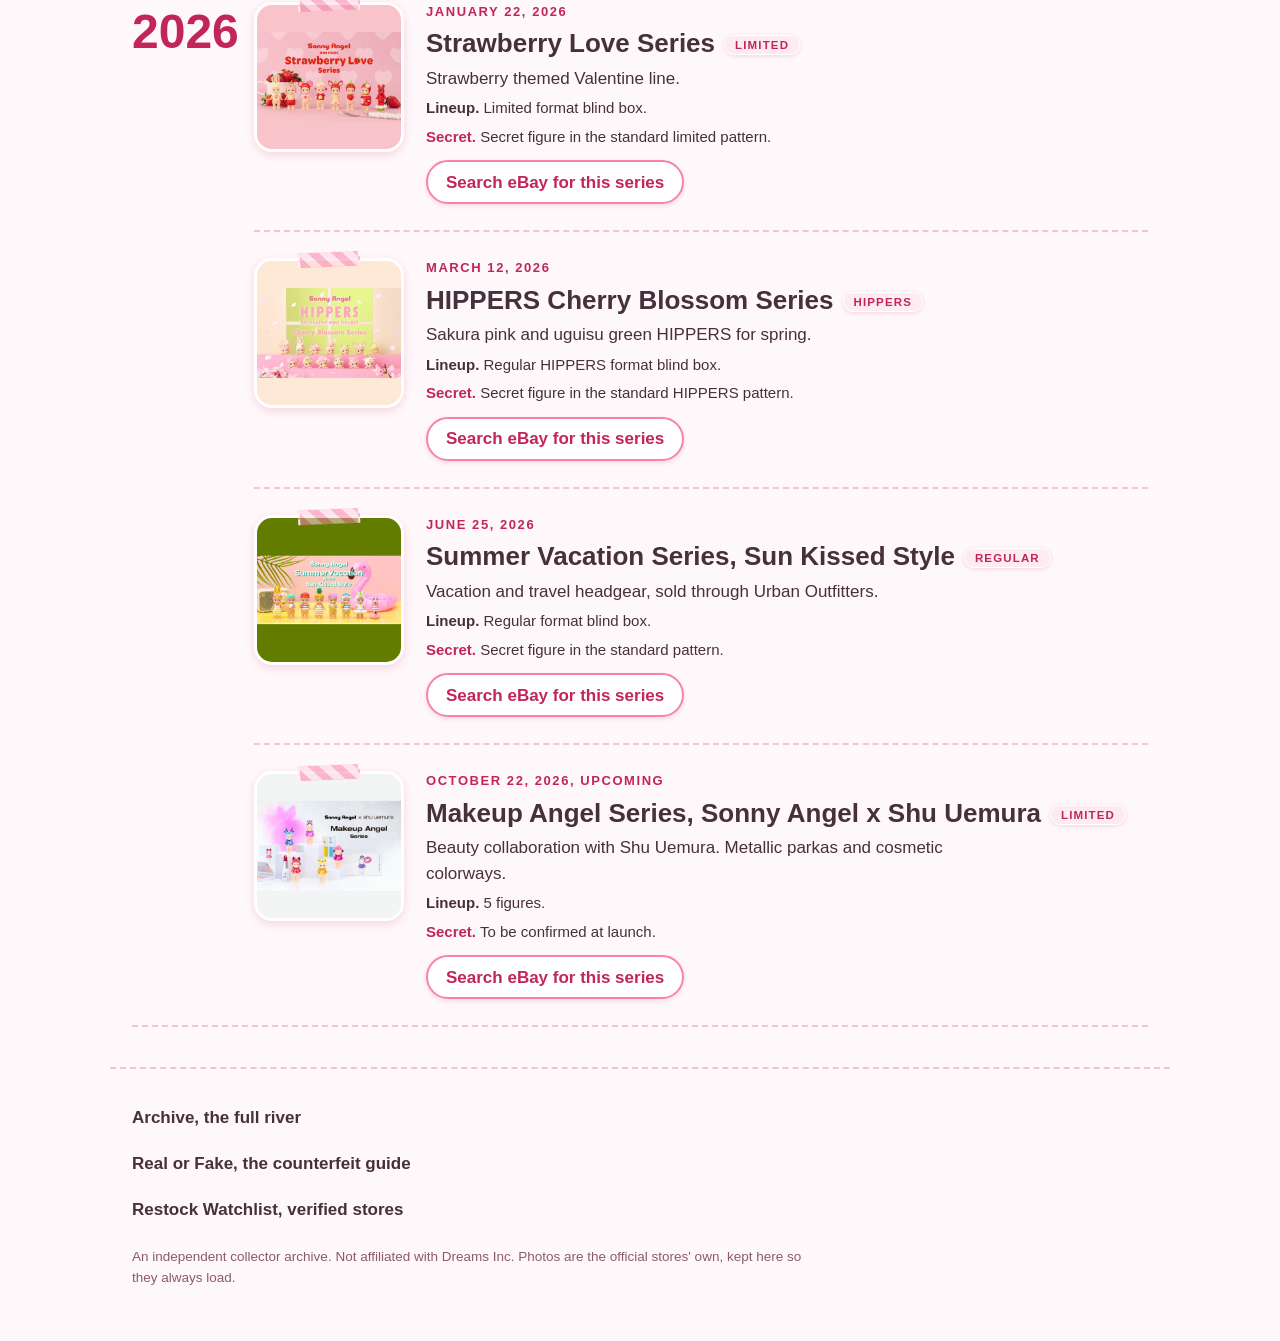
==== commit 75f56970: "User orders 2026-10-15: all pictures load (38 of 39 self-hosted, 17 newly sourced from official Drea" ====
--- a/index.html
+++ b/index.html
@@ -3,10 +3,10 @@
 <head>
 <meta charset="utf-8">
 <meta name="viewport" content="width=device-width, initial-scale=1">
-<title>Sonny Angel USA Archive. Every USA release, in order.</title>
-<meta name="description" content="Every Sonny Angel series released in the USA, in chronological order, with lineups, secrets, eBay searches, a fake guide and a verified restock watchlist.">
+<title>Sonny Angel USA Archive. Releases.</title>
+<meta name="description" content="Every Sonny Angel release in the USA, in order, with a real or fake guide and a restock watchlist.">
 <link rel="stylesheet" href="assets/style.css">
-<link rel="icon" href="data:image/svg+xml,%3Csvg xmlns='http://www.w3.org/2000/svg' viewBox='0 0 32 32'%3E%3Crect width='32' height='32' fill='%23FBF7EE'/%3E%3Ctext x='16' y='23' font-family='Georgia' font-size='20' fill='%23C9331F' text-anchor='middle'%3EA%3C/text%3E%3C/svg%3E">
+<link rel="icon" href="data:image/svg+xml,%3Csvg xmlns='http://www.w3.org/2000/svg' viewBox='0 0 32 32'%3E%3Crect width='32' height='32' rx='8' fill='%23FDEBF3'/%3E%3Ctext x='16' y='23' font-family='Georgia' font-size='20' fill='%23D6336C' text-anchor='middle'%3EA%3C/text%3E%3C/svg%3E">
 </head>
 <body>
 <header class="chrome">
@@ -19,9 +19,8 @@
 </header>
 <main>
   <section class="head">
-    <h1>Every Sonny Angel America got, in the order it arrived.</h1>
-    <p class="count" id="count-line">Loading the river.</p>
-    <p class="standfirst">Sonny Angel launched in Japan on May 15, 2004. What follows is the United States story, oldest first. Nothing is sold here; links go out to eBay searches and to stores checked by hand.</p>
+    <h1>Releases</h1>
+    <p class="count" id="count-line"></p>
     <form class="search" role="search" onsubmit="return false">
       <label for="q">Search the archive</label>
       <input id="q" type="search" placeholder="Try: harvest, cat, kiss, 2019" autocomplete="off">
@@ -34,12 +33,6 @@
     </p>
   </section>
   <section id="river" aria-live="polite"></section>
-  <section class="honesty">
-    <h2>How the count works</h2>
-    <p id="counting-rule"></p>
-    <p id="known-gaps"></p>
-    <p>Every record carries its source and its photo provenance in the archive data file, data/v1/drops.json, published in the repo with this site.</p>
-  </section>
 </main>
 <footer>
   <nav aria-label="Footer">
@@ -47,8 +40,7 @@
     <a href="guide.html">Real or Fake, the counterfeit guide</a>
     <a href="watchlist.html">Restock Watchlist, verified stores</a>
   </nav>
-  <p>An independent collector archive. Not affiliated with Dreams Inc. Product photographs are embedded from the official stores and belong to their owners. Prices shown were read at build time and move.</p>
-  <p class="foot-count" id="foot-count"></p>
+  <p>An independent collector archive. Not affiliated with Dreams Inc. Photos are the official stores' own, kept here so they always load.</p>
 </footer>
 <script src="assets/app.js"></script>
 </body>
--- a/assets/style.css
+++ b/assets/style.css
@@ -1,6 +1,6 @@
 :root{
-  --paper:#FBF7EE; --ink:#2B2118; --accent:#C9331F; --rule:#D8CDB8;
-  --muted:#6E6151; --plate:#F3ECDC;
+  --paper:#FFF8FA; --ink:#46303C; --accent:#C2255C; --pink:#F783AC;
+  --blush:#FDEBF3; --rule:#F3C2D8; --muted:#8A5A6D; --mint:#BFE9D2;
 }
 *{box-sizing:border-box}
 html{scroll-behavior:auto}
@@ -8,110 +8,142 @@
   font-family:-apple-system,BlinkMacSystemFont,"Segoe UI",Helvetica,Arial,sans-serif;
   font-size:17px;line-height:1.5}
 a{color:var(--ink)}
+.round{font-family:"Arial Rounded MT Bold","Hiragino Maru Gothic ProN",
+  "Hiragino Sans Rounded",-apple-system,BlinkMacSystemFont,"Segoe UI",sans-serif}
 .chrome{position:sticky;top:0;background:var(--paper);z-index:5;
   display:flex;justify-content:space-between;align-items:center;gap:16px;
-  padding:14px 22px;border-bottom:2px solid var(--ink)}
-.wordmark{font-family:Georgia,"Times New Roman",serif;font-size:21px;
+  padding:14px 22px 20px}
+.chrome::after{content:"";position:absolute;left:0;right:0;bottom:0;height:9px;
+  background:repeating-linear-gradient(90deg,
+    #FFD6E8 0 30px,#D8F3E3 30px 46px,#FFF0BF 46px 66px,#FFC4D8 66px 96px);
+  opacity:.85}
+.wordmark{font-family:"Arial Rounded MT Bold","Hiragino Maru Gothic ProN",
+  -apple-system,"Segoe UI",sans-serif;font-size:21px;
   text-decoration:none;font-weight:700;letter-spacing:.2px;
-  min-height:44px;display:inline-flex;align-items:center}
+  min-height:44px;display:inline-flex;align-items:center;gap:9px}
+.wordmark::before{content:"";width:13px;height:13px;border-radius:50%;
+  background:var(--pink);box-shadow:0 0 0 2.5px #fff,0 1px 4px rgba(194,37,92,.35);
+  flex:none}
 .wordmark span{color:var(--accent)}
 .chrome nav{display:flex;gap:4px}
 .chrome nav a{text-decoration:none;font-size:15px;min-height:44px;
-  display:inline-flex;align-items:center;padding:0 12px}
-.chrome nav a[aria-current="page"]{text-decoration:underline;
-  text-decoration-color:var(--accent);text-decoration-thickness:3px;
-  text-underline-offset:6px}
+  display:inline-flex;align-items:center;padding:0 13px;border-radius:999px}
+.chrome nav a[aria-current="page"]{background:var(--blush);color:var(--accent);
+  font-weight:700;box-shadow:inset 0 0 0 1.5px var(--rule)}
 main{max-width:1060px;margin:0 auto;padding:0 22px 40px}
-.head{padding:44px 0 8px;border-bottom:1px solid var(--rule)}
-h1{font-family:Georgia,"Times New Roman",serif;font-weight:400;
-  font-size:56px;line-height:1.05;margin:0 0 14px}
+.head{padding:40px 0 10px;border-bottom:2px dashed var(--rule)}
+h1{font-family:"Arial Rounded MT Bold","Hiragino Maru Gothic ProN",
+  -apple-system,"Segoe UI",sans-serif;font-weight:700;
+  font-size:54px;line-height:1.08;margin:0 0 12px;color:var(--ink)}
 .count{font-size:14px;letter-spacing:.14em;text-transform:uppercase;
-  color:var(--accent);font-weight:700;margin:0 0 10px}
-.standfirst{max-width:640px;font-size:19px;margin:0 0 22px}
+  color:var(--accent);font-weight:700;margin:0 0 12px}
+.standfirst{max-width:640px;font-size:19px;margin:0 0 20px}
 .search label{display:block;font-size:13px;letter-spacing:.12em;
   text-transform:uppercase;color:var(--muted);margin-bottom:6px}
 .search input{width:100%;max-width:640px;min-height:52px;font-size:18px;
-  padding:10px 14px;border:2px solid var(--ink);border-radius:0;
+  padding:10px 20px;border:2px solid var(--pink);border-radius:999px;
   background:#fff;color:var(--ink)}
-.filters{display:flex;gap:26px;flex-wrap:wrap;margin:18px 0 6px}
-.filters button{min-height:44px;padding:8px 2px;font-size:16px;
-  font-family:Georgia,"Times New Roman",serif;
-  border:none;border-bottom:3px solid transparent;background:transparent;
+.search input:focus{outline:3px solid var(--blush);outline-offset:1px}
+.filters{display:flex;gap:10px;flex-wrap:wrap;margin:18px 0 8px}
+.filters button{min-height:44px;padding:8px 20px;font-size:16px;
+  font-family:"Arial Rounded MT Bold","Hiragino Maru Gothic ProN",
+  -apple-system,"Segoe UI",sans-serif;
+  border:2px solid var(--rule);border-radius:999px;background:#fff;
   color:var(--ink);cursor:pointer}
-.filters button.on{border-bottom-color:var(--accent);color:var(--accent)}
+.filters button.on{background:var(--accent);border-color:var(--accent);color:#fff}
 .yearblock{display:grid;grid-template-columns:96px 1fr;gap:0 26px;
-  border-bottom:1px solid var(--rule)}
-.year{font-family:Georgia,"Times New Roman",serif;font-size:50px;
-  line-height:1;padding:30px 0 0;color:var(--ink)}
+  border-bottom:2px dashed var(--rule)}
+.year{font-family:"Arial Rounded MT Bold","Hiragino Maru Gothic ProN",
+  -apple-system,"Segoe UI",sans-serif;font-size:48px;font-weight:700;
+  line-height:1;padding:32px 0 0;color:var(--accent)}
 .rows{min-width:0}
 .drop{display:grid;grid-template-columns:150px 1fr;gap:6px 22px;
-  padding:24px 0;border-bottom:1px solid var(--rule)}
+  padding:26px 0;border-bottom:2px dashed var(--rule)}
 .drop:last-child{border-bottom:none}
-.plate{width:150px;height:150px;border:1px solid var(--rule);
-  background:var(--plate);display:flex;align-items:center;justify-content:center;
-  overflow:hidden}
-.plate img{width:100%;height:100%;object-fit:cover;display:block}
-.plate .initial{font-family:Georgia,"Times New Roman",serif;font-size:72px;
-  color:var(--accent)}
+.plate{position:relative;width:150px;height:150px;border-radius:18px;
+  border:3px solid #fff;background:var(--blush);
+  box-shadow:0 3px 10px rgba(194,37,92,.16);
+  display:flex;align-items:center;justify-content:center}
+.plate::before{content:"";position:absolute;top:-9px;left:50%;z-index:2;
+  width:58px;height:15px;transform:translateX(-50%) rotate(-2.5deg);
+  background:repeating-linear-gradient(45deg,
+    rgba(247,131,172,.55) 0 8px,rgba(255,214,232,.55) 8px 16px);
+  border-left:2px dashed rgba(255,255,255,.75);
+  border-right:2px dashed rgba(255,255,255,.75)}
+.plate img{width:100%;height:100%;object-fit:cover;display:block;
+  border-radius:15px}
+.plate .initial{font-family:"Arial Rounded MT Bold","Hiragino Maru Gothic ProN",
+  sans-serif;font-size:68px;font-weight:700;color:var(--pink)}
 .dropbody{min-width:0}
 .dropdate{font-size:13px;letter-spacing:.12em;text-transform:uppercase;
   color:var(--accent);font-weight:700;margin:0 0 4px}
-.dropname{font-family:Georgia,"Times New Roman",serif;font-size:27px;
-  font-weight:400;margin:0 0 6px;line-height:1.2}
+.dropname{font-family:"Arial Rounded MT Bold","Hiragino Maru Gothic ProN",
+  -apple-system,"Segoe UI",sans-serif;font-size:26px;
+  font-weight:700;margin:0 0 6px;line-height:1.25}
 .dropname .fam{font-family:-apple-system,Helvetica,Arial,sans-serif;
-  font-size:12px;letter-spacing:.12em;text-transform:uppercase;
-  color:var(--muted);vertical-align:middle;margin-left:8px}
+  font-size:11.5px;letter-spacing:.1em;text-transform:uppercase;
+  color:var(--accent);background:var(--blush);border:1.5px solid #fff;
+  box-shadow:0 1px 4px rgba(194,37,92,.18);border-radius:999px;
+  padding:3px 10px;vertical-align:middle;margin-left:9px;white-space:nowrap}
 .dropbody p{margin:0 0 6px;max-width:600px}
 .lineup,.secretline{font-size:15px}
 .secretline b{color:var(--accent)}
-.meta{font-size:13.5px;color:var(--muted)}
-.meta a{color:var(--muted)}
 .ebay{display:inline-flex;align-items:center;min-height:44px;
-  font-weight:700;text-decoration:none;border-bottom:3px solid var(--accent);
-  margin-top:4px}
-.ebay:hover{background:var(--plate)}
-.nophoto{font-size:12.5px;color:var(--muted);margin-top:4px;max-width:150px}
+  font-weight:700;text-decoration:none;color:var(--accent);
+  background:#fff;border:2px solid var(--pink);border-radius:999px;
+  padding:0 18px;margin-top:6px;box-shadow:0 2px 5px rgba(194,37,92,.14)}
+.ebay:hover{background:var(--blush)}
+.nophoto{font-size:12.5px;color:var(--muted);margin-top:6px;max-width:150px}
 .honesty{padding:30px 0 6px}
-.honesty h2,.warning h2{font-family:Georgia,"Times New Roman",serif;
-  font-weight:400;font-size:30px;margin:0 0 10px}
-.warning{border:2px solid var(--accent);padding:22px;margin:30px 0}
+.honesty h2,.warning h2{font-family:"Arial Rounded MT Bold",
+  "Hiragino Maru Gothic ProN",-apple-system,"Segoe UI",sans-serif;
+  font-weight:700;font-size:28px;margin:0 0 10px}
+.warning{border:2px dashed var(--accent);border-radius:18px;
+  background:var(--blush);padding:22px 24px;margin:30px 0}
 .warning p{max-width:680px;margin:0}
 .checks{list-style:none;margin:0;padding:0}
-.checks li{padding:26px 0;border-bottom:1px solid var(--rule);
+.checks li{padding:26px 0;border-bottom:2px dashed var(--rule);
   display:grid;grid-template-columns:1fr;max-width:760px}
-.checks h2{font-family:Georgia,"Times New Roman",serif;font-weight:400;
-  font-size:30px;margin:0 0 8px}
-.checks h2 span{color:var(--accent);margin-right:10px}
+.checks h2{font-family:"Arial Rounded MT Bold","Hiragino Maru Gothic ProN",
+  -apple-system,"Segoe UI",sans-serif;font-weight:700;
+  font-size:28px;margin:0 0 8px}
+.checks h2 span{color:var(--pink);margin-right:10px}
 .checks p{margin:0;max-width:680px}
-.shop{padding:26px 0;border-bottom:1px solid var(--rule);
+.shop{padding:26px 0;border-bottom:2px dashed var(--rule);
   display:grid;grid-template-columns:1fr;gap:4px;max-width:820px}
-.shop h2{font-family:Georgia,"Times New Roman",serif;font-weight:400;
-  font-size:30px;margin:0}
+.shop h2{font-family:"Arial Rounded MT Bold","Hiragino Maru Gothic ProN",
+  -apple-system,"Segoe UI",sans-serif;font-weight:700;
+  font-size:29px;margin:0}
 .shop .kind{font-size:13px;letter-spacing:.12em;text-transform:uppercase;
   color:var(--accent);font-weight:700}
 .shop p{margin:4px 0;max-width:680px}
-.shop .verify{font-size:14.5px;color:var(--muted)}
 .shop a.visit{display:inline-flex;align-items:center;min-height:44px;
-  font-weight:700;text-decoration:none;border-bottom:3px solid var(--accent);
-  width:max-content}
-footer{border-top:2px solid var(--ink);padding:26px 22px 40px;
+  font-weight:700;text-decoration:none;color:var(--accent);
+  background:#fff;border:2px solid var(--pink);border-radius:999px;
+  padding:0 18px;width:max-content;box-shadow:0 2px 5px rgba(194,37,92,.14)}
+.shop a.visit:hover{background:var(--blush)}
+footer{border-top:2px dashed var(--rule);padding:26px 22px 40px;
   max-width:1060px;margin:0 auto}
 footer nav{display:flex;flex-direction:column;gap:2px;margin-bottom:16px}
 footer nav a{min-height:44px;display:inline-flex;align-items:center;
   text-decoration:none;font-weight:600}
 footer p{font-size:13.5px;color:var(--muted);max-width:680px}
-.empty{padding:34px 0;font-family:Georgia,serif;font-size:22px}
+.empty{padding:34px 0;font-family:"Arial Rounded MT Bold",
+  "Hiragino Maru Gothic ProN",sans-serif;font-size:22px}
 @media (max-width:640px){
   h1{font-size:40px}
-  .chrome{flex-direction:column;align-items:flex-start;gap:2px;padding:10px 16px}
+  .chrome{flex-direction:column;align-items:flex-start;gap:2px;padding:10px 16px 18px}
   .chrome nav a{padding:0 10px 0 0}
+  .chrome nav a[aria-current="page"]{padding:0 12px}
   main{padding:0 16px 32px}
   .yearblock{grid-template-columns:1fr}
-  .year{font-size:46px;padding:22px 0 0}
-  .drop{grid-template-columns:104px 1fr;gap:4px 14px;padding:18px 0}
-  .plate{width:104px;height:104px}
-  .plate .initial{font-size:50px}
+  .year{font-size:44px;padding:24px 0 0}
+  .drop{grid-template-columns:104px 1fr;gap:4px 14px;padding:20px 0}
+  .plate{width:104px;height:104px;border-radius:14px}
+  .plate img{border-radius:11px}
+  .plate::before{width:42px;height:12px;top:-7px}
+  .plate .initial{font-size:48px}
   .nophoto{max-width:104px}
-  .dropname{font-size:22px}
+  .dropname{font-size:21px}
   footer{padding:22px 16px 32px}
 }
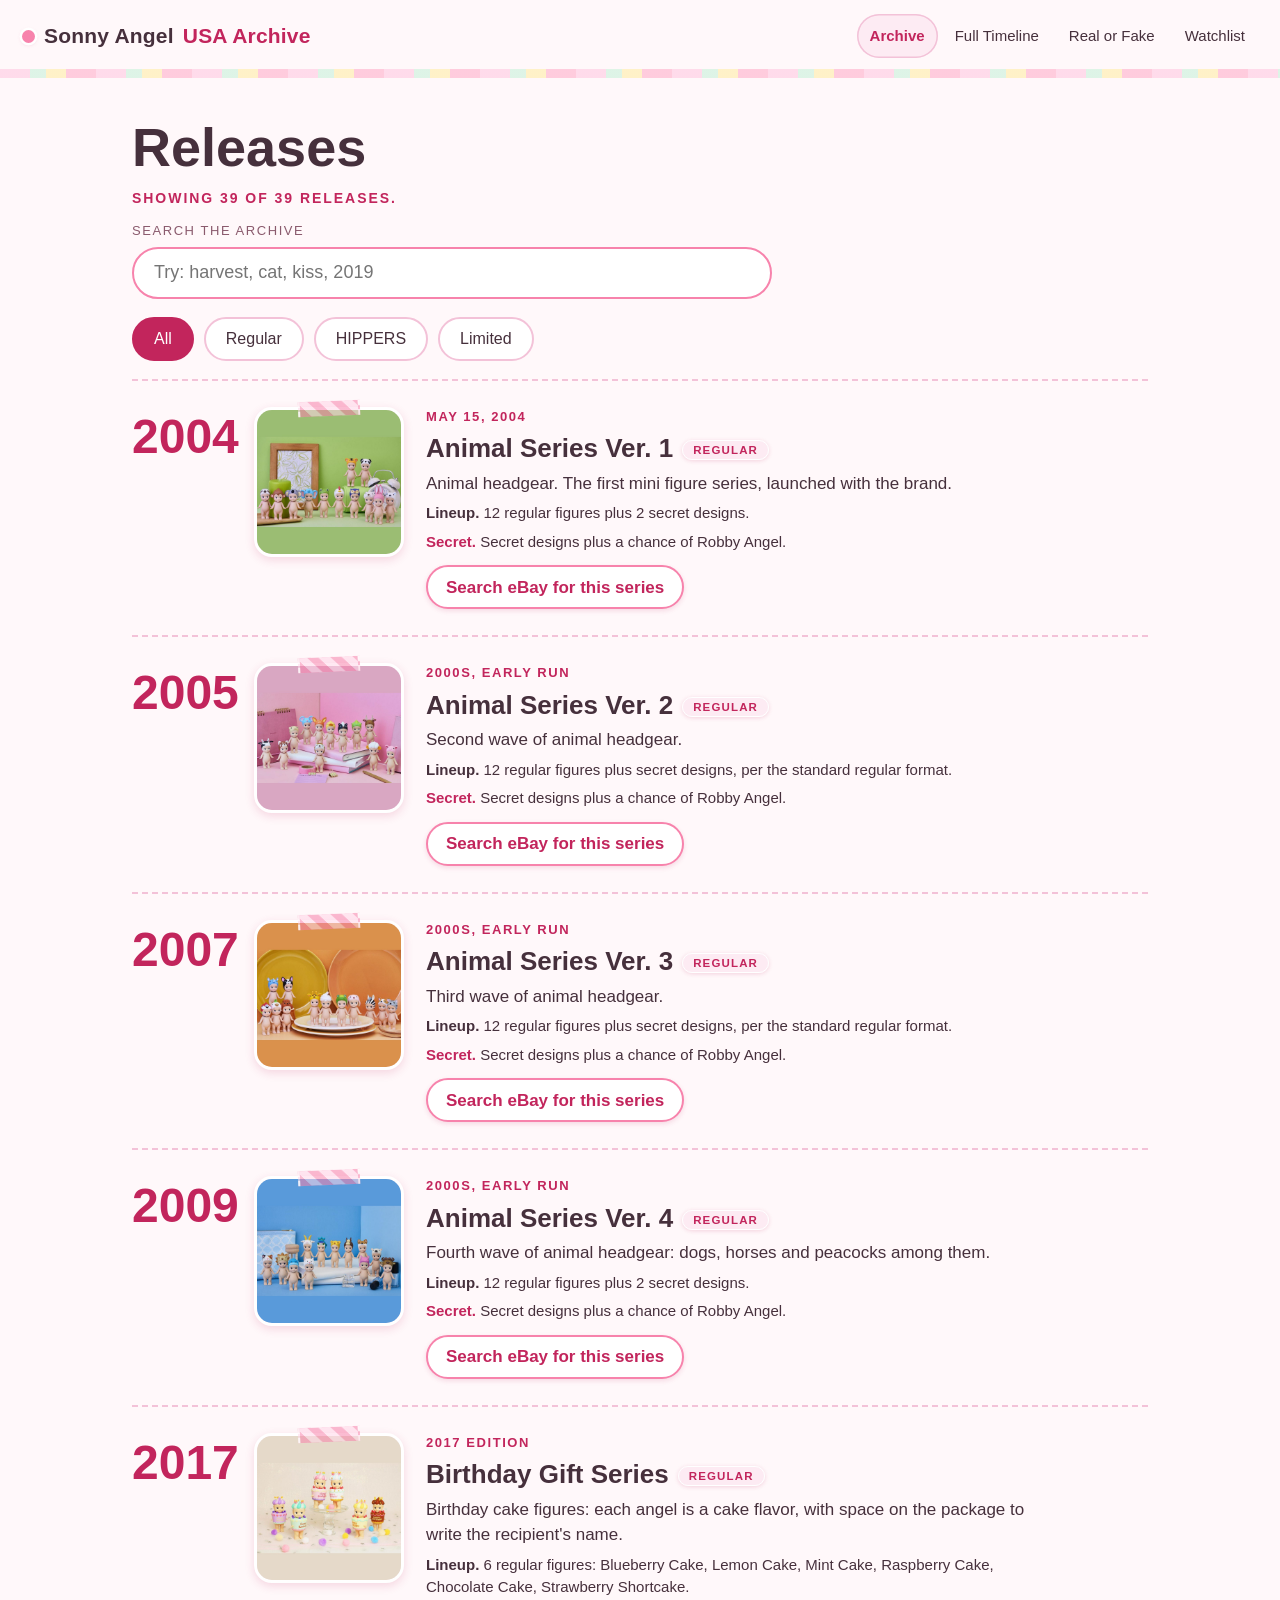
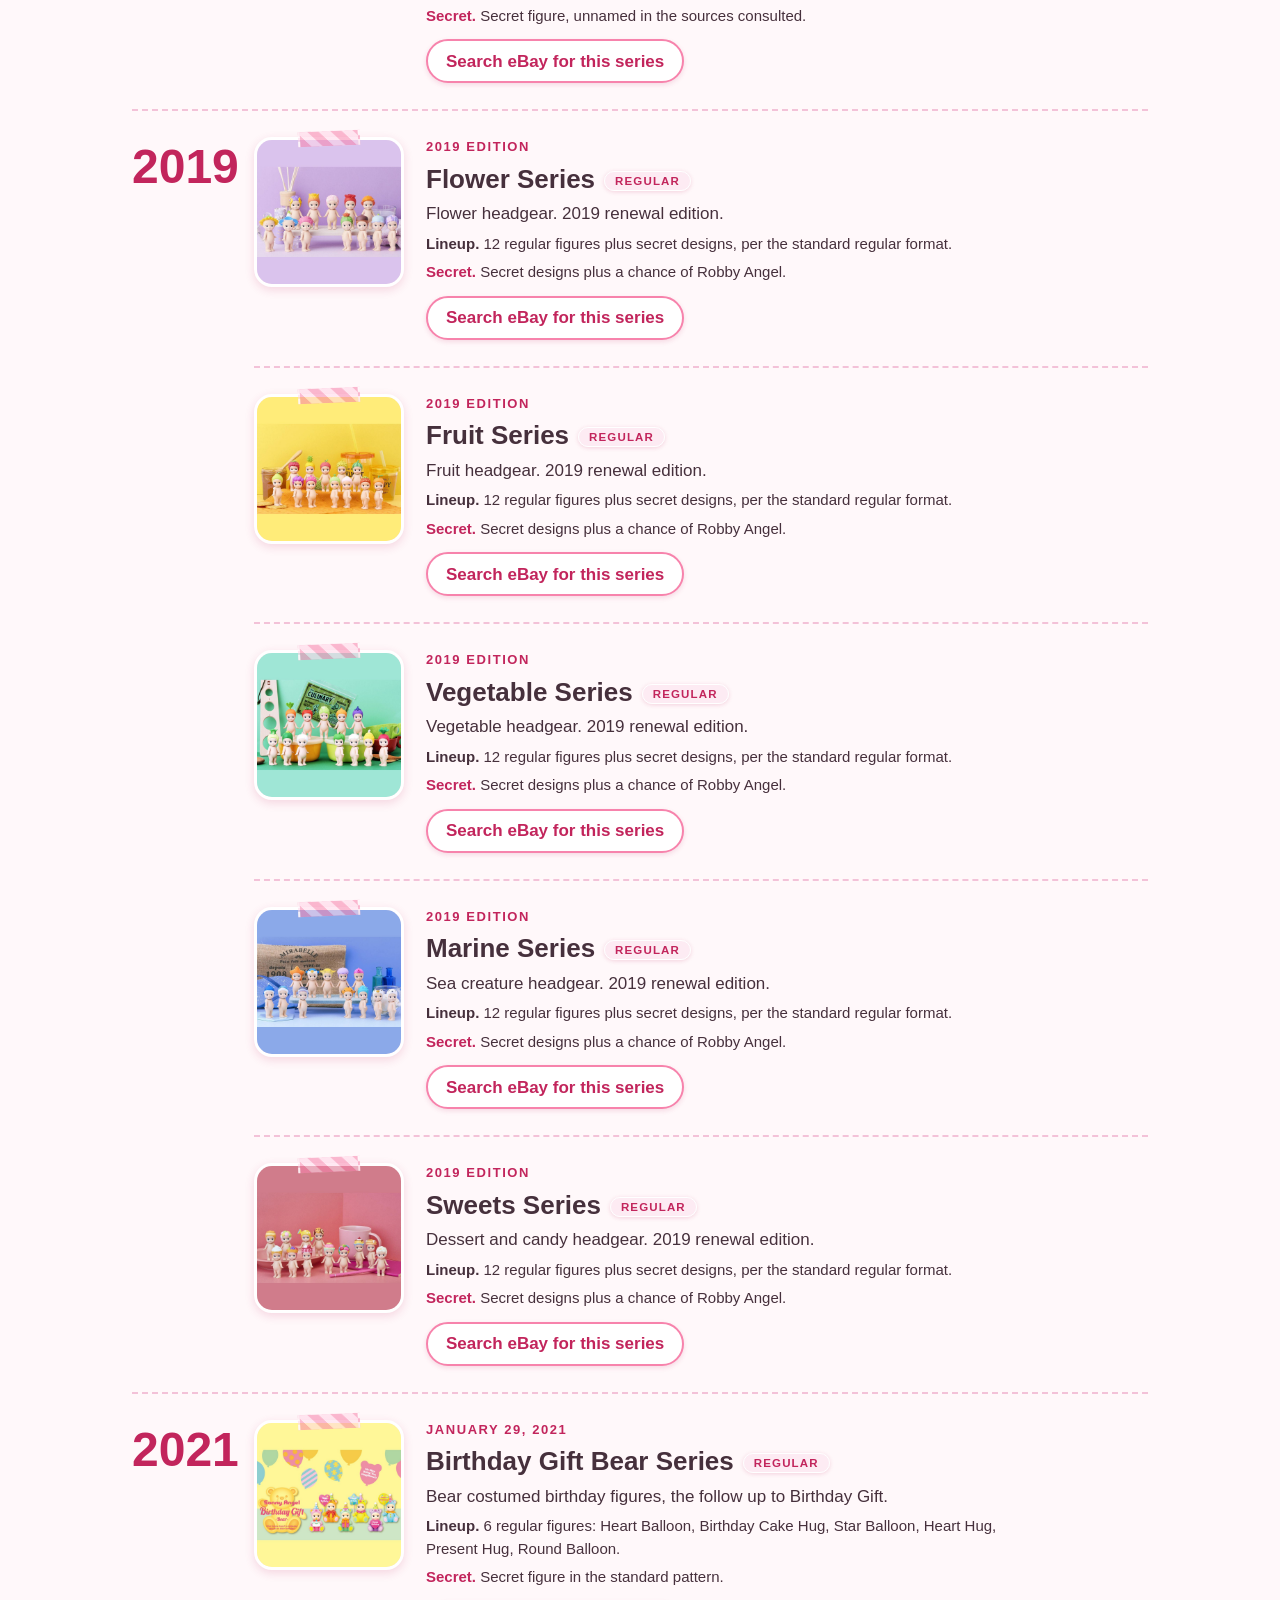
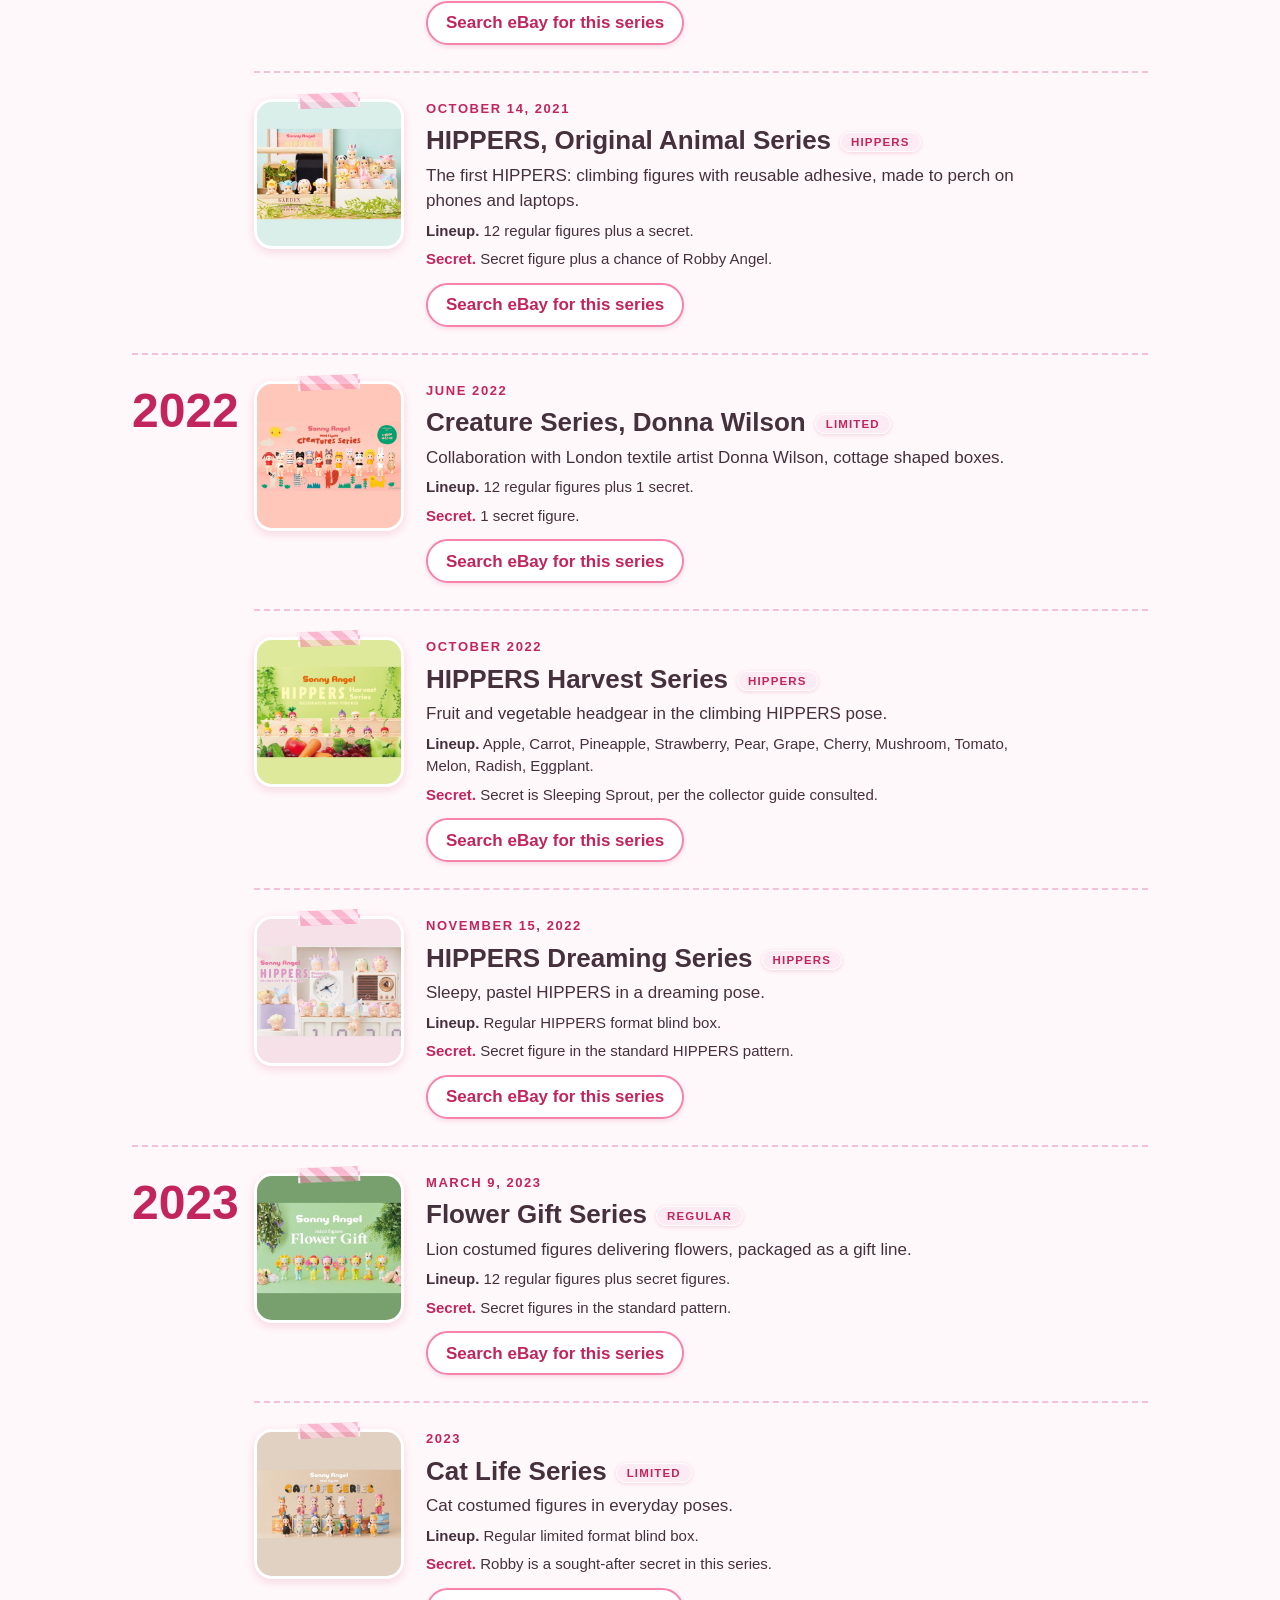
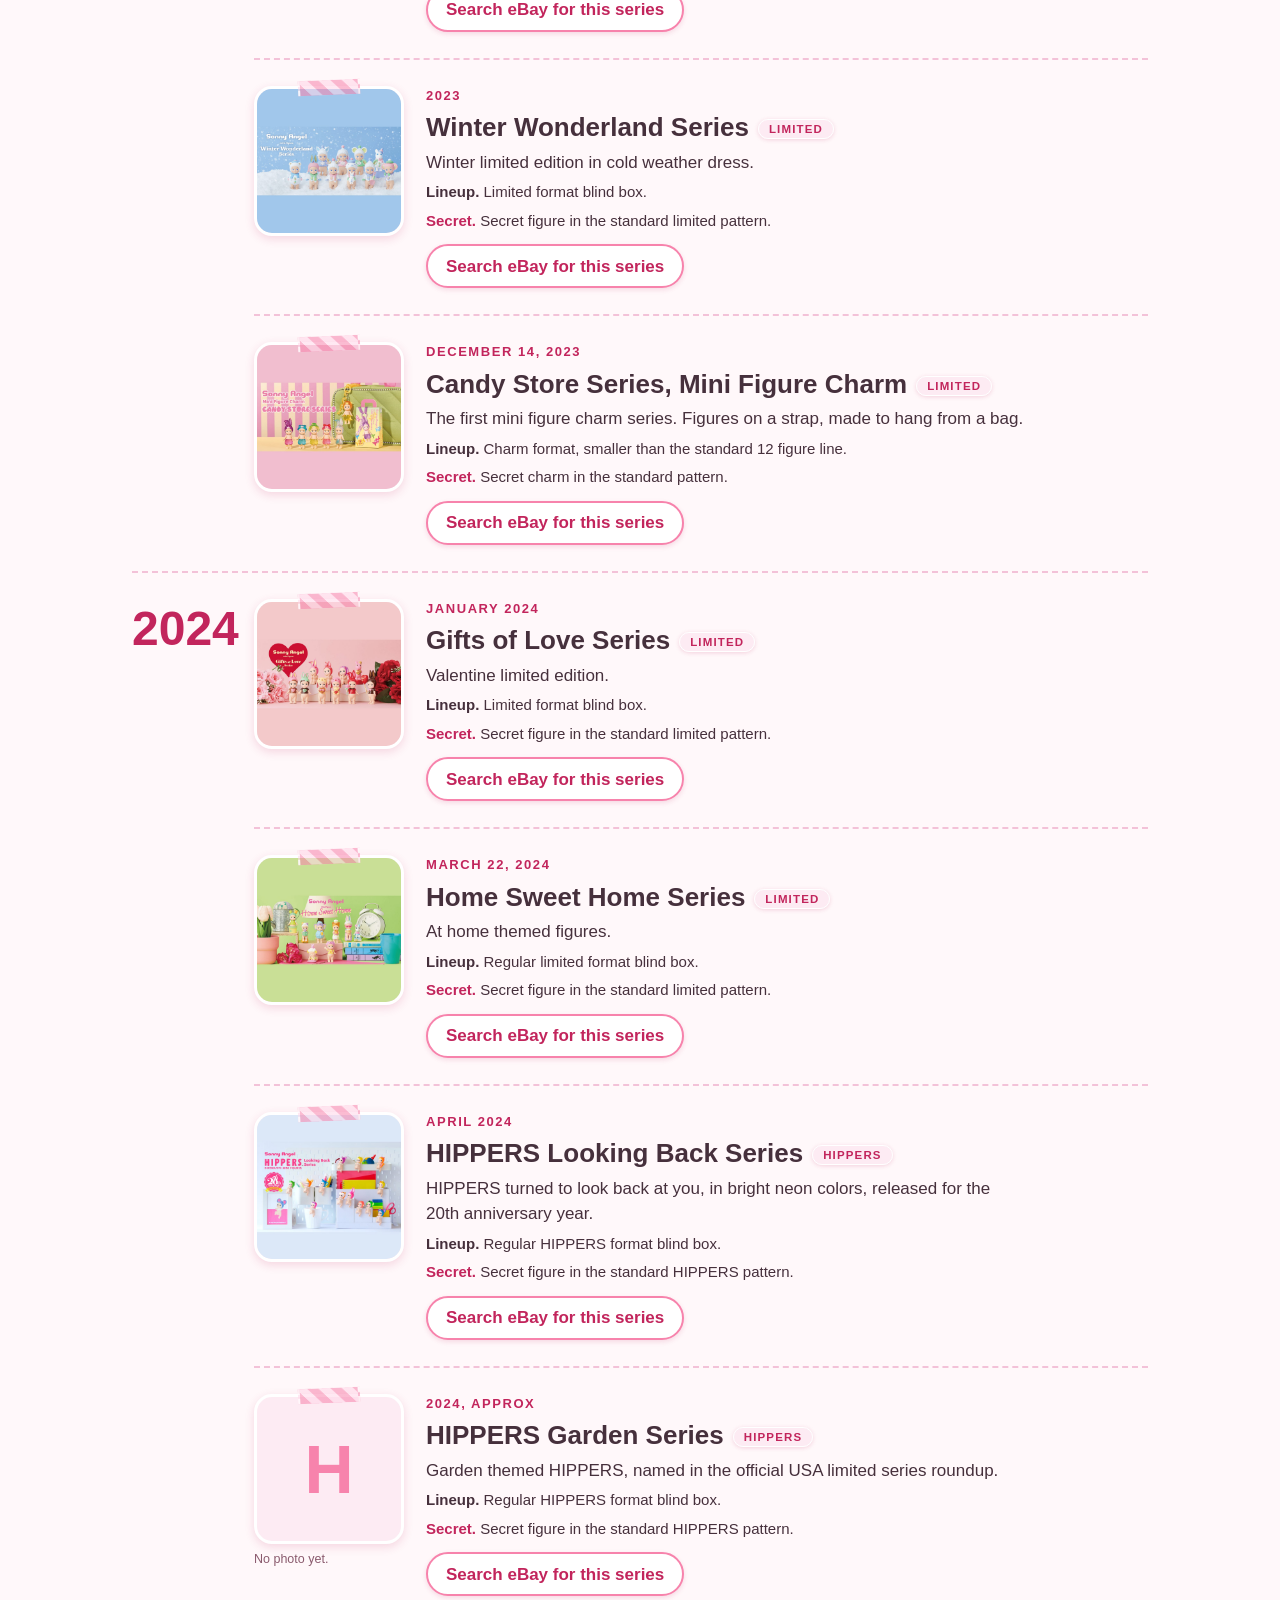
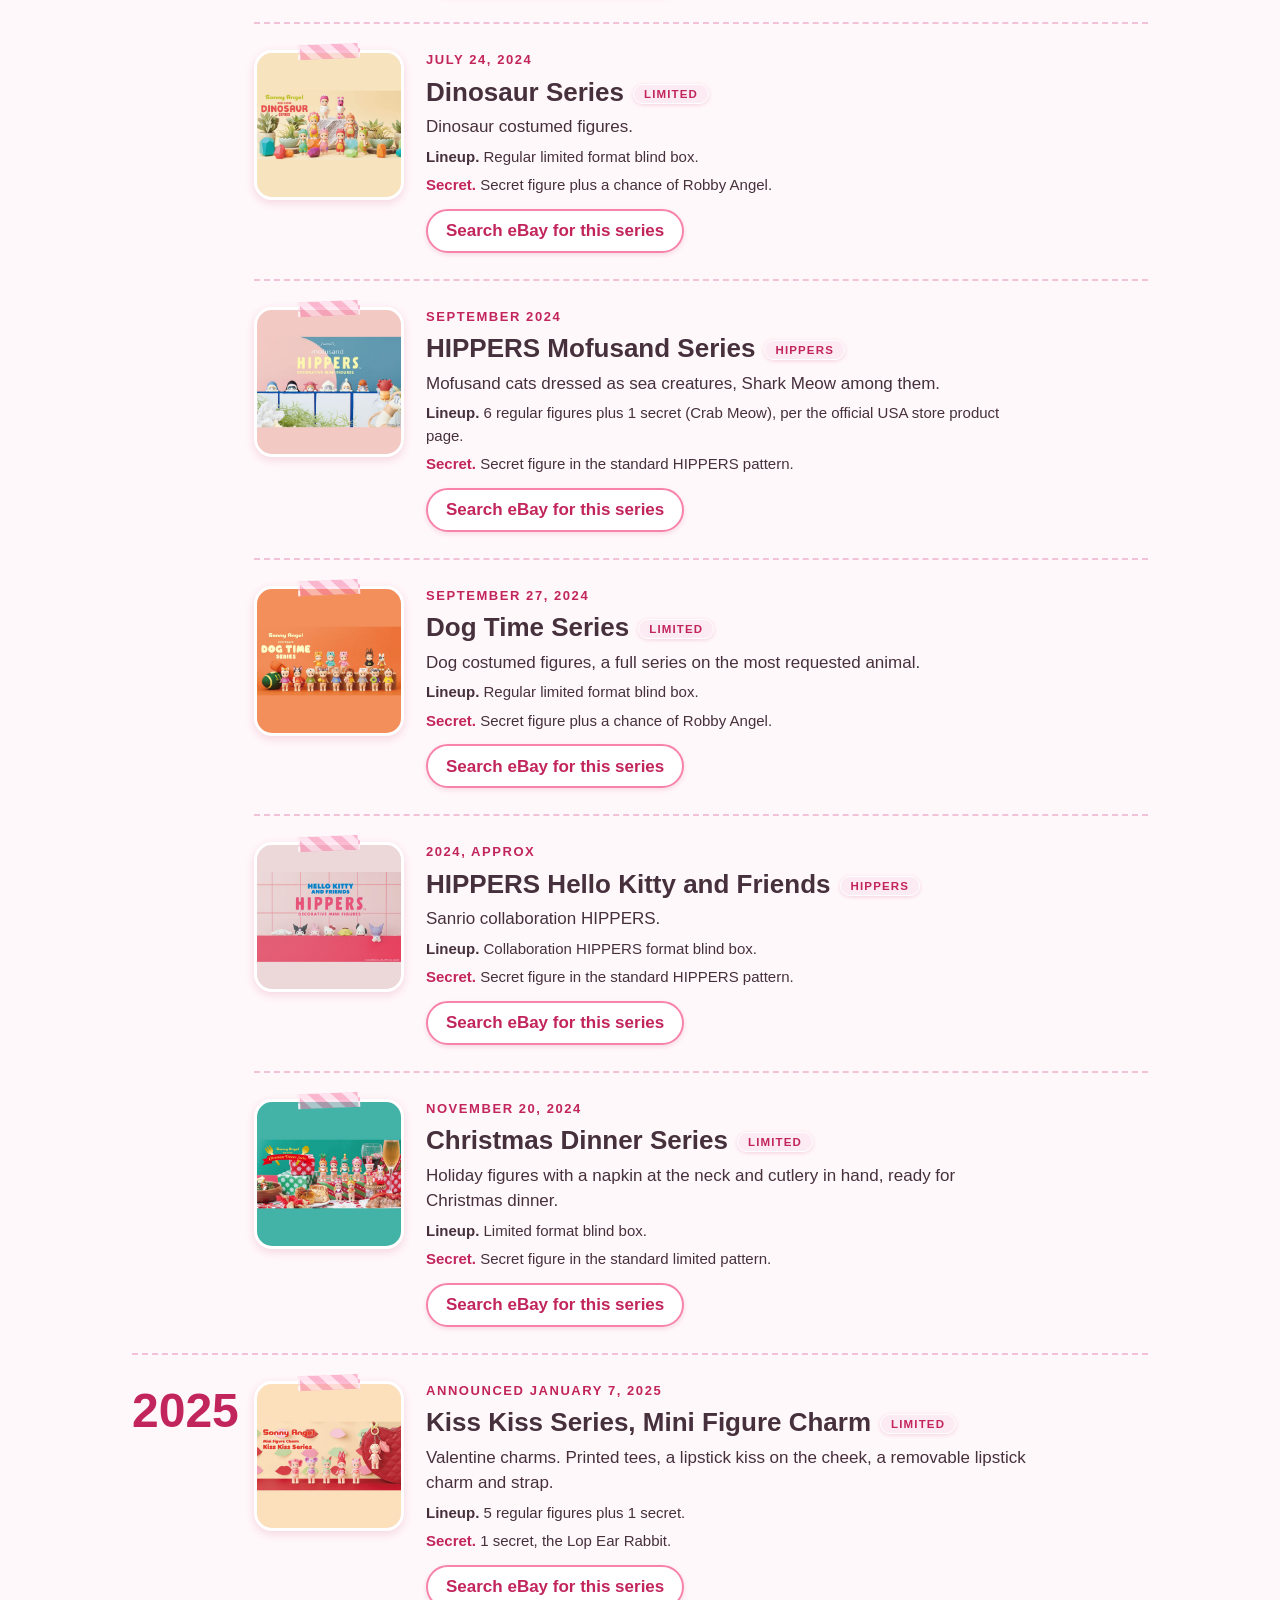
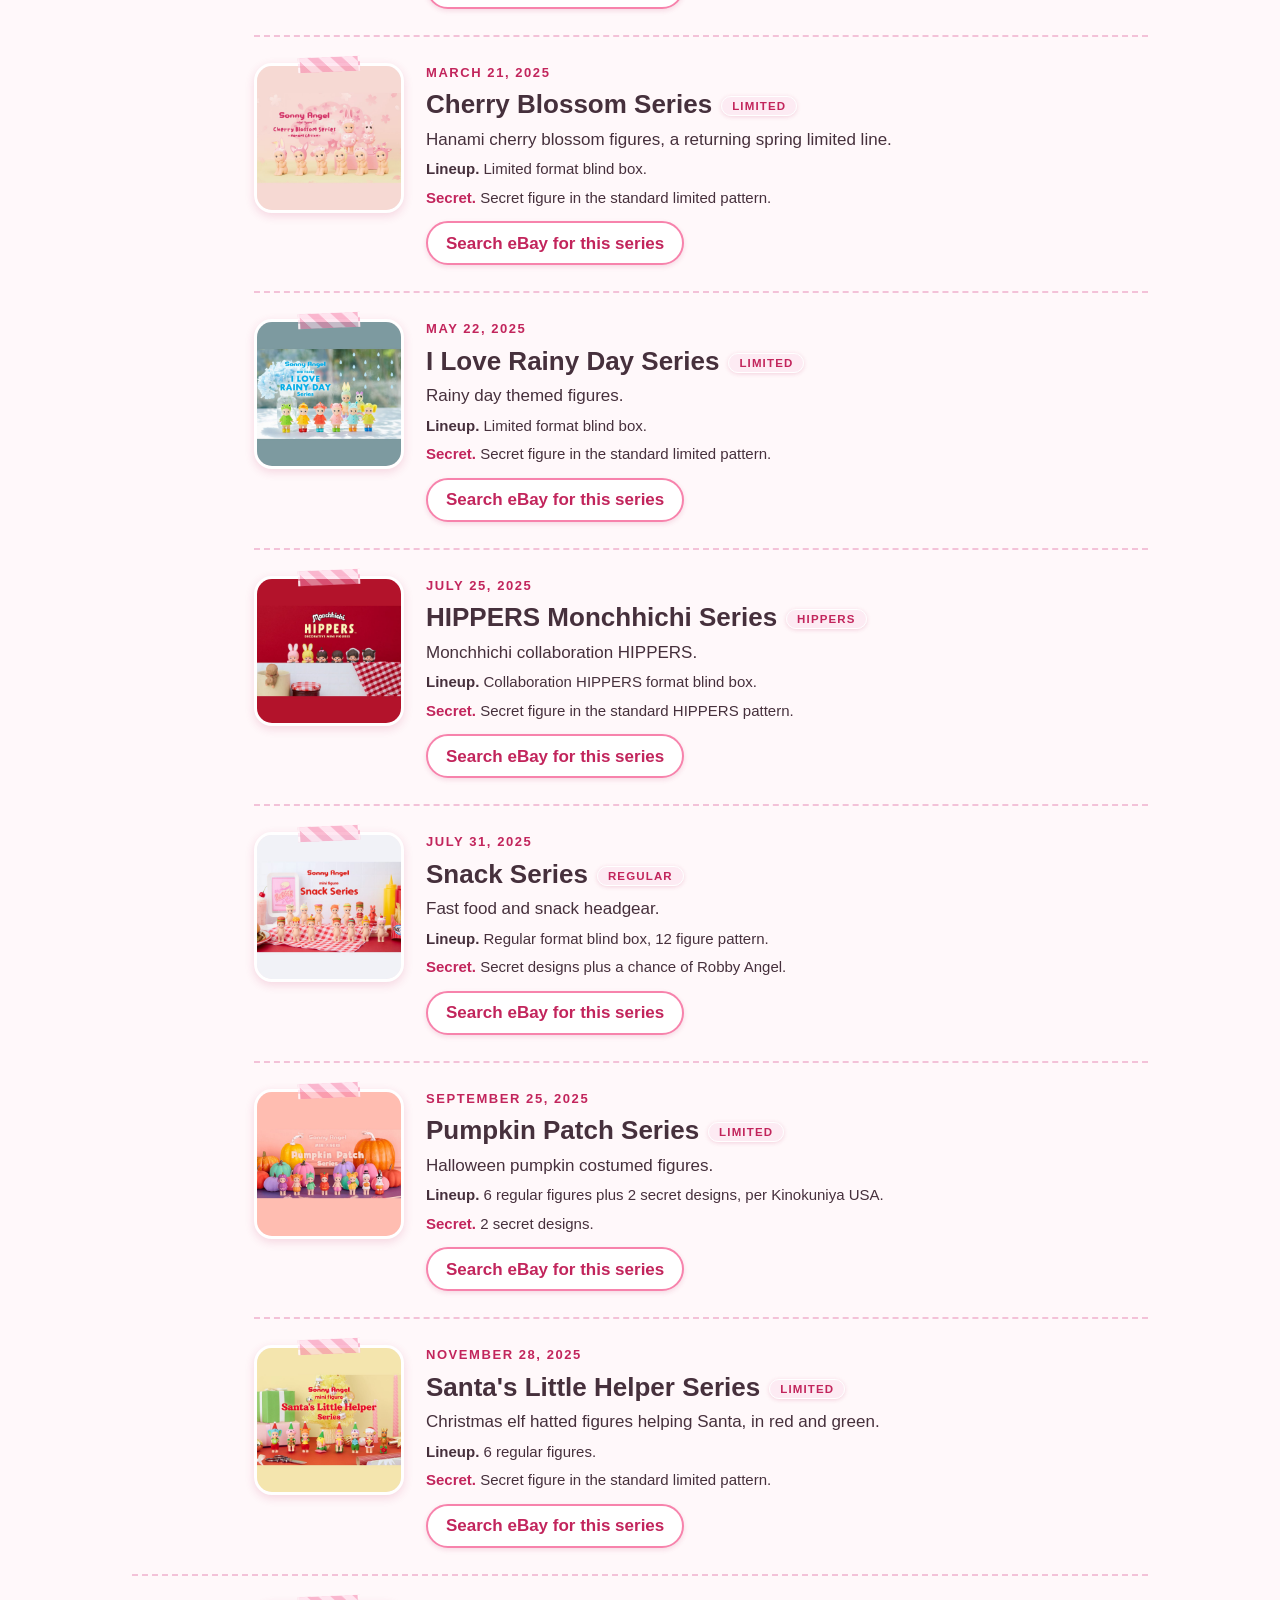
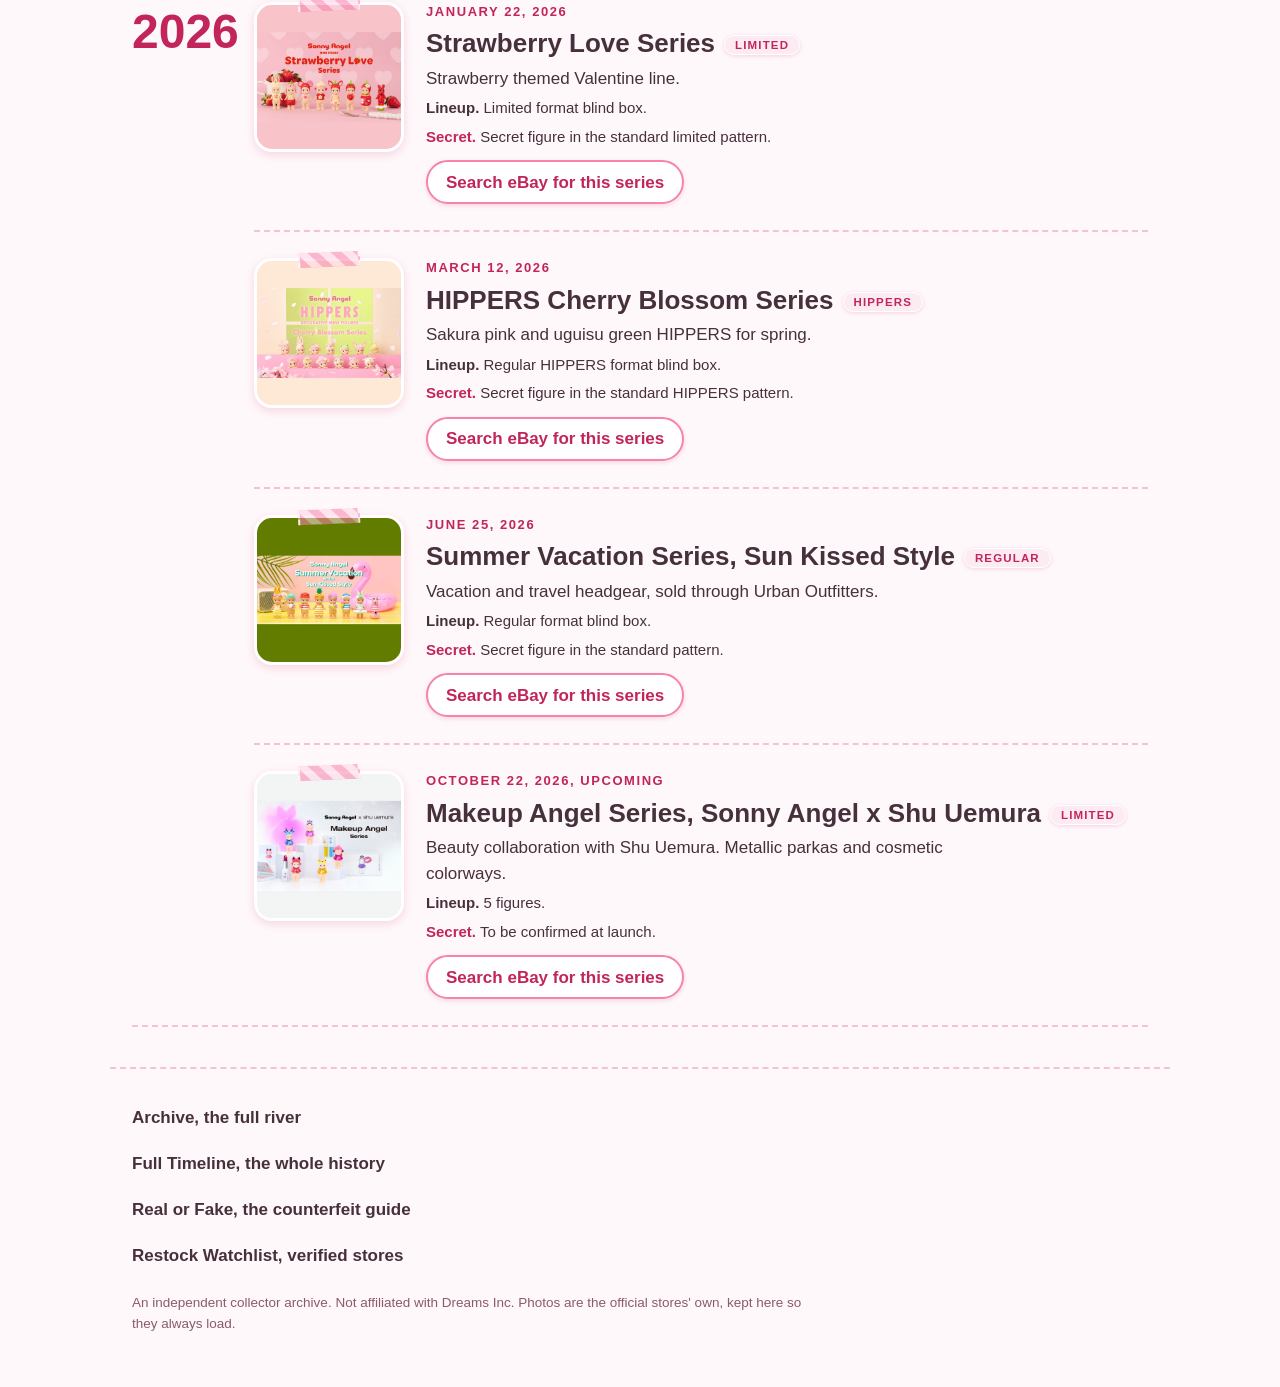
==== commit f7dc4ede: "Full Timeline: second timeline of full releases beside the main collections (99 verified series line" ====
--- a/index.html
+++ b/index.html
@@ -13,6 +13,7 @@
   <a class="wordmark" href="index.html">Sonny Angel <span>USA Archive</span></a>
   <nav aria-label="Main">
     <a href="index.html" aria-current="page">Archive</a>
+    <a href="timeline.html">Full Timeline</a>
     <a href="guide.html">Real or Fake</a>
     <a href="watchlist.html">Watchlist</a>
   </nav>
@@ -37,6 +38,7 @@
 <footer>
   <nav aria-label="Footer">
     <a href="index.html">Archive, the full river</a>
+    <a href="timeline.html">Full Timeline, the whole history</a>
     <a href="guide.html">Real or Fake, the counterfeit guide</a>
     <a href="watchlist.html">Restock Watchlist, verified stores</a>
   </nav>
--- a/assets/style.css
+++ b/assets/style.css
@@ -77,6 +77,7 @@
 .dropbody{min-width:0}
 .dropdate{font-size:13px;letter-spacing:.12em;text-transform:uppercase;
   color:var(--accent);font-weight:700;margin:0 0 4px}
+.dropdate .region{color:var(--muted)}
 .dropname{font-family:"Arial Rounded MT Bold","Hiragino Maru Gothic ProN",
   -apple-system,"Segoe UI",sans-serif;font-size:26px;
   font-weight:700;margin:0 0 6px;line-height:1.25}
@@ -147,3 +148,6 @@
   .dropname{font-size:21px}
   footer{padding:22px 16px 32px}
 }
+
+.tl-year{font-size:24px;line-height:1.2;padding-top:38px}
+@media (max-width:640px){.tl-year{padding-top:28px}}
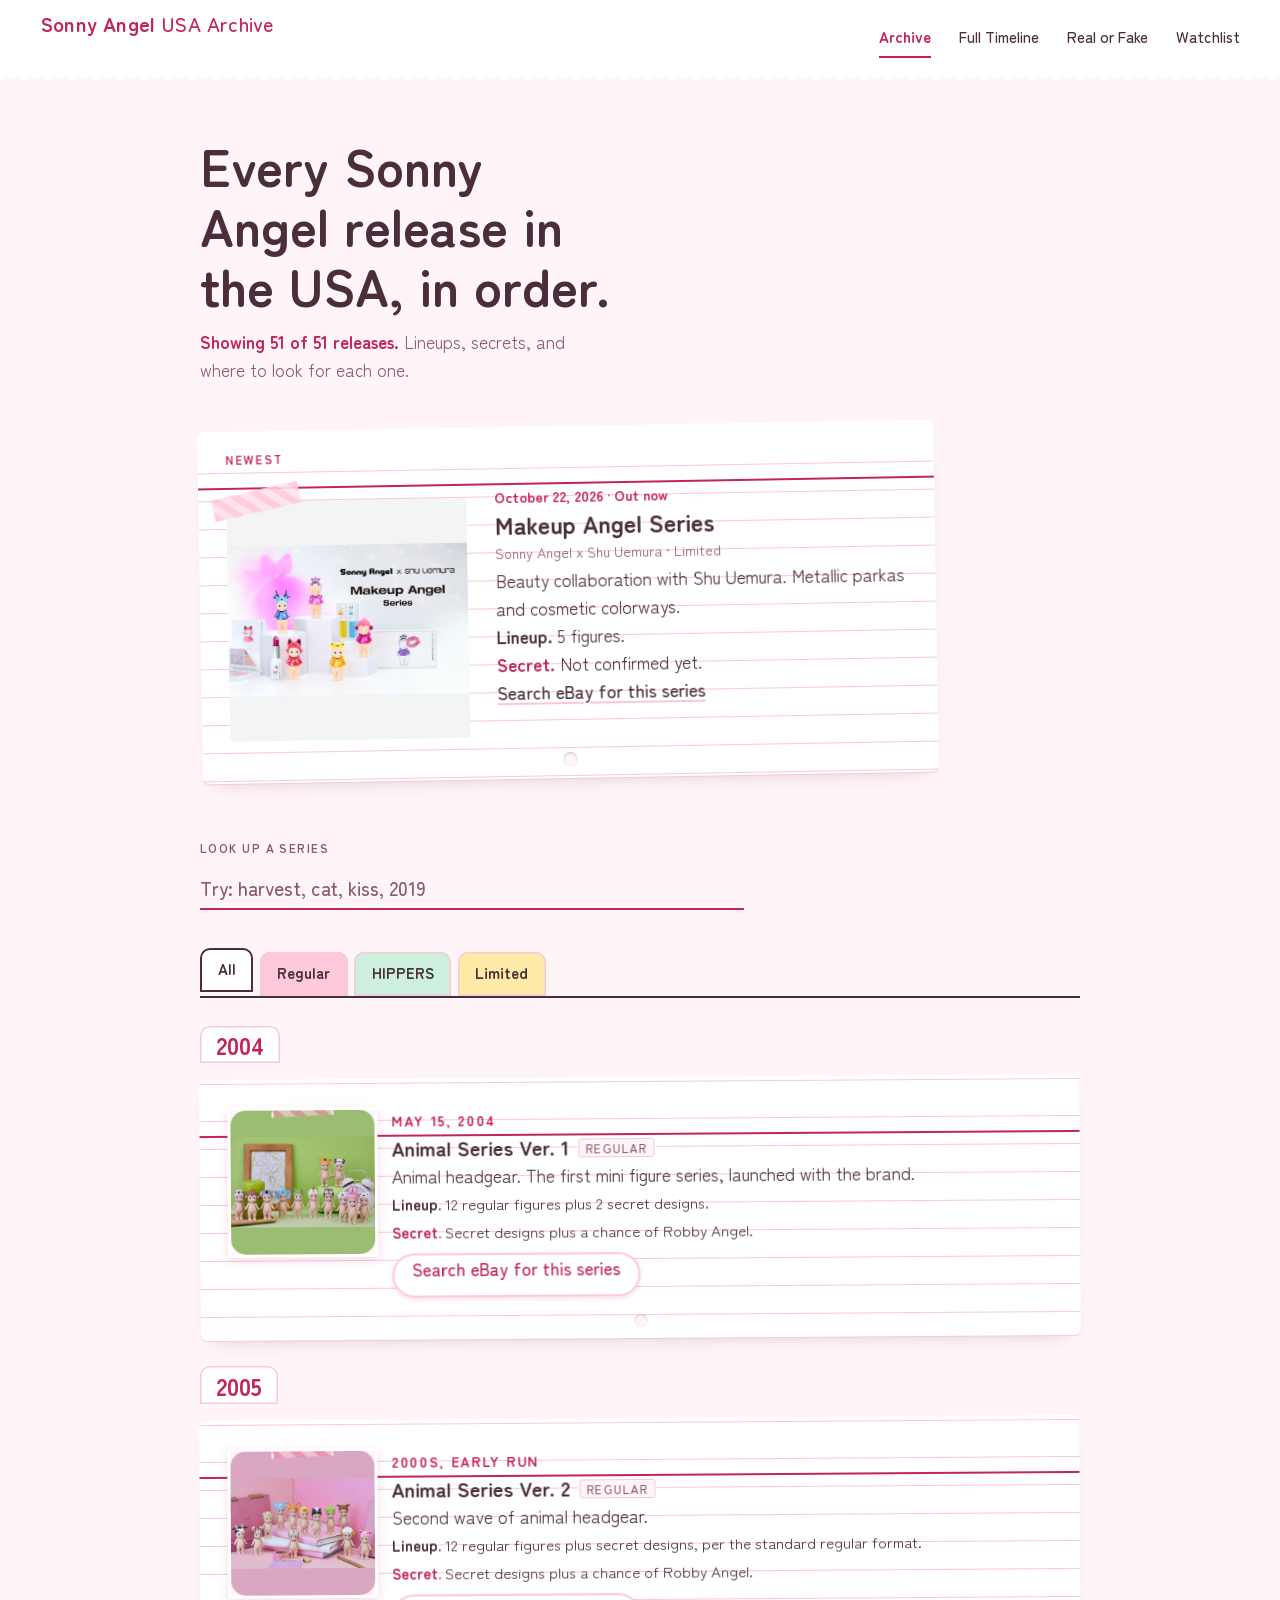
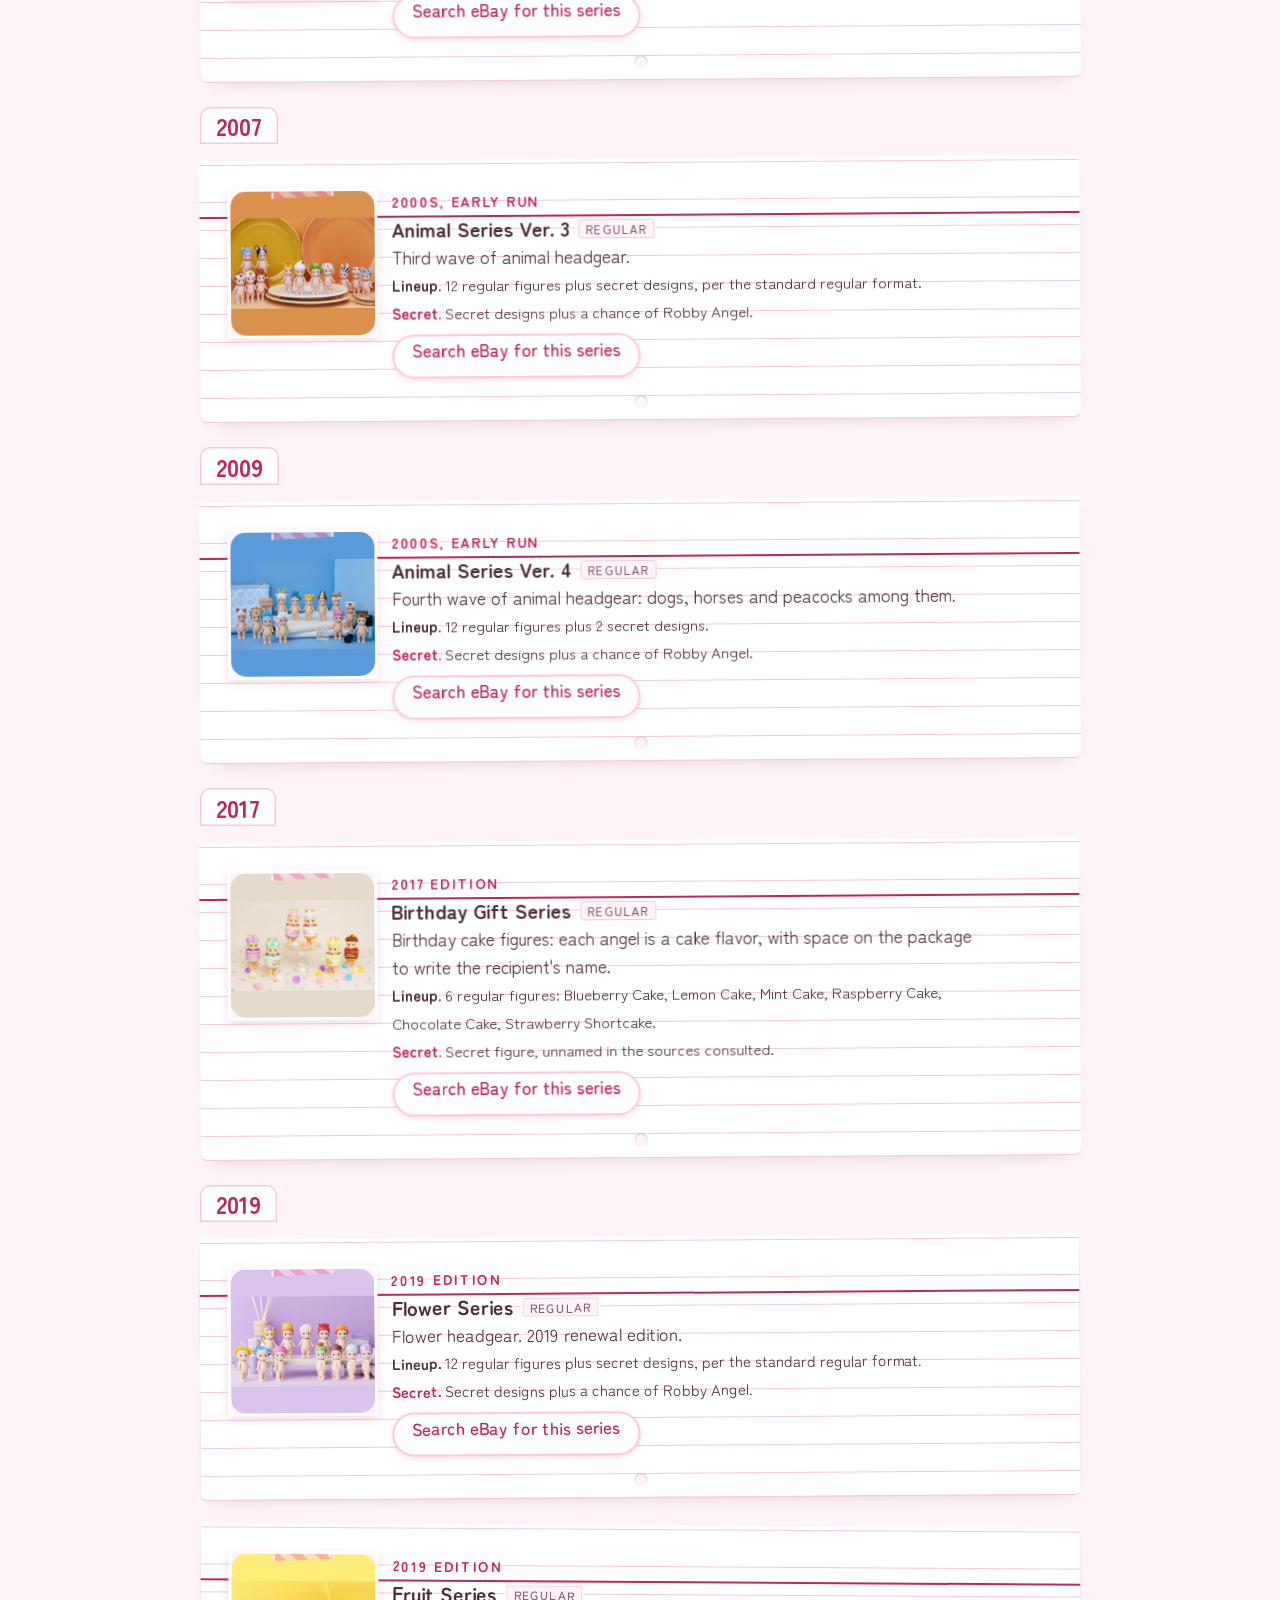
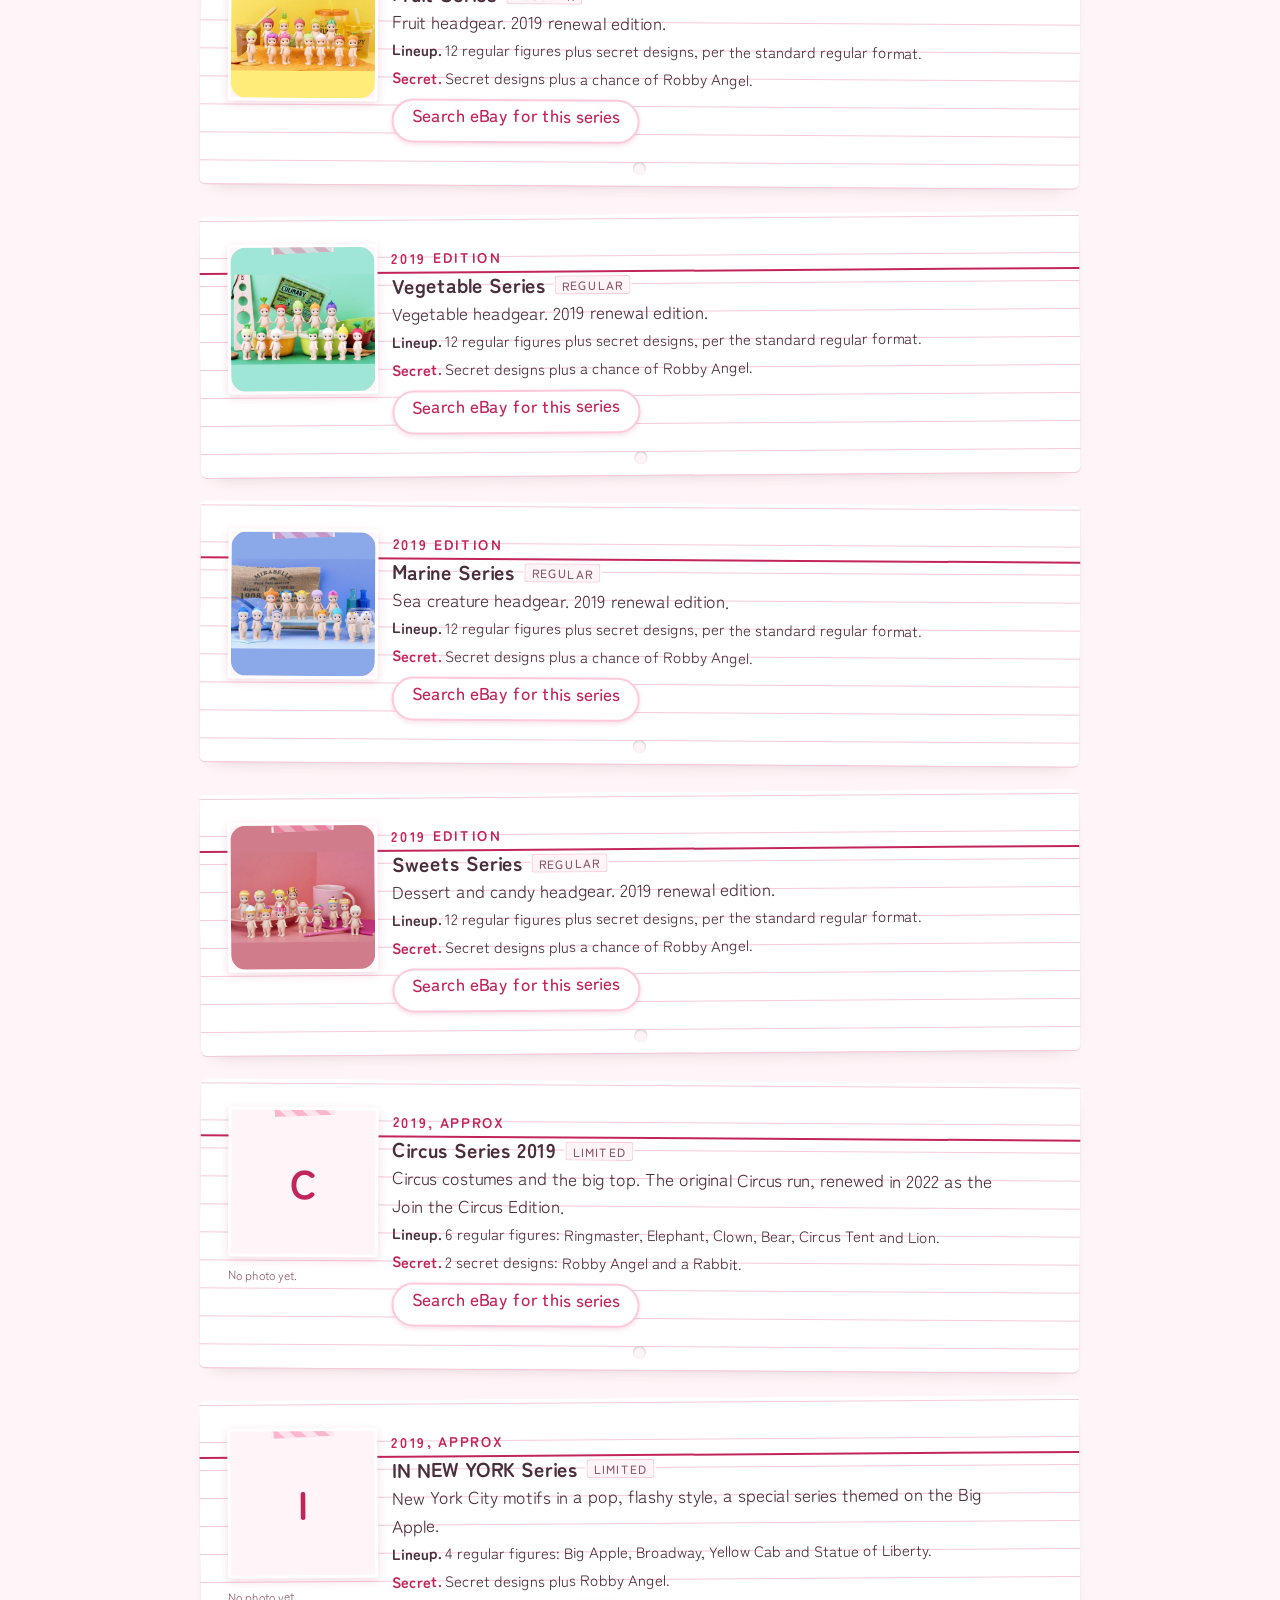
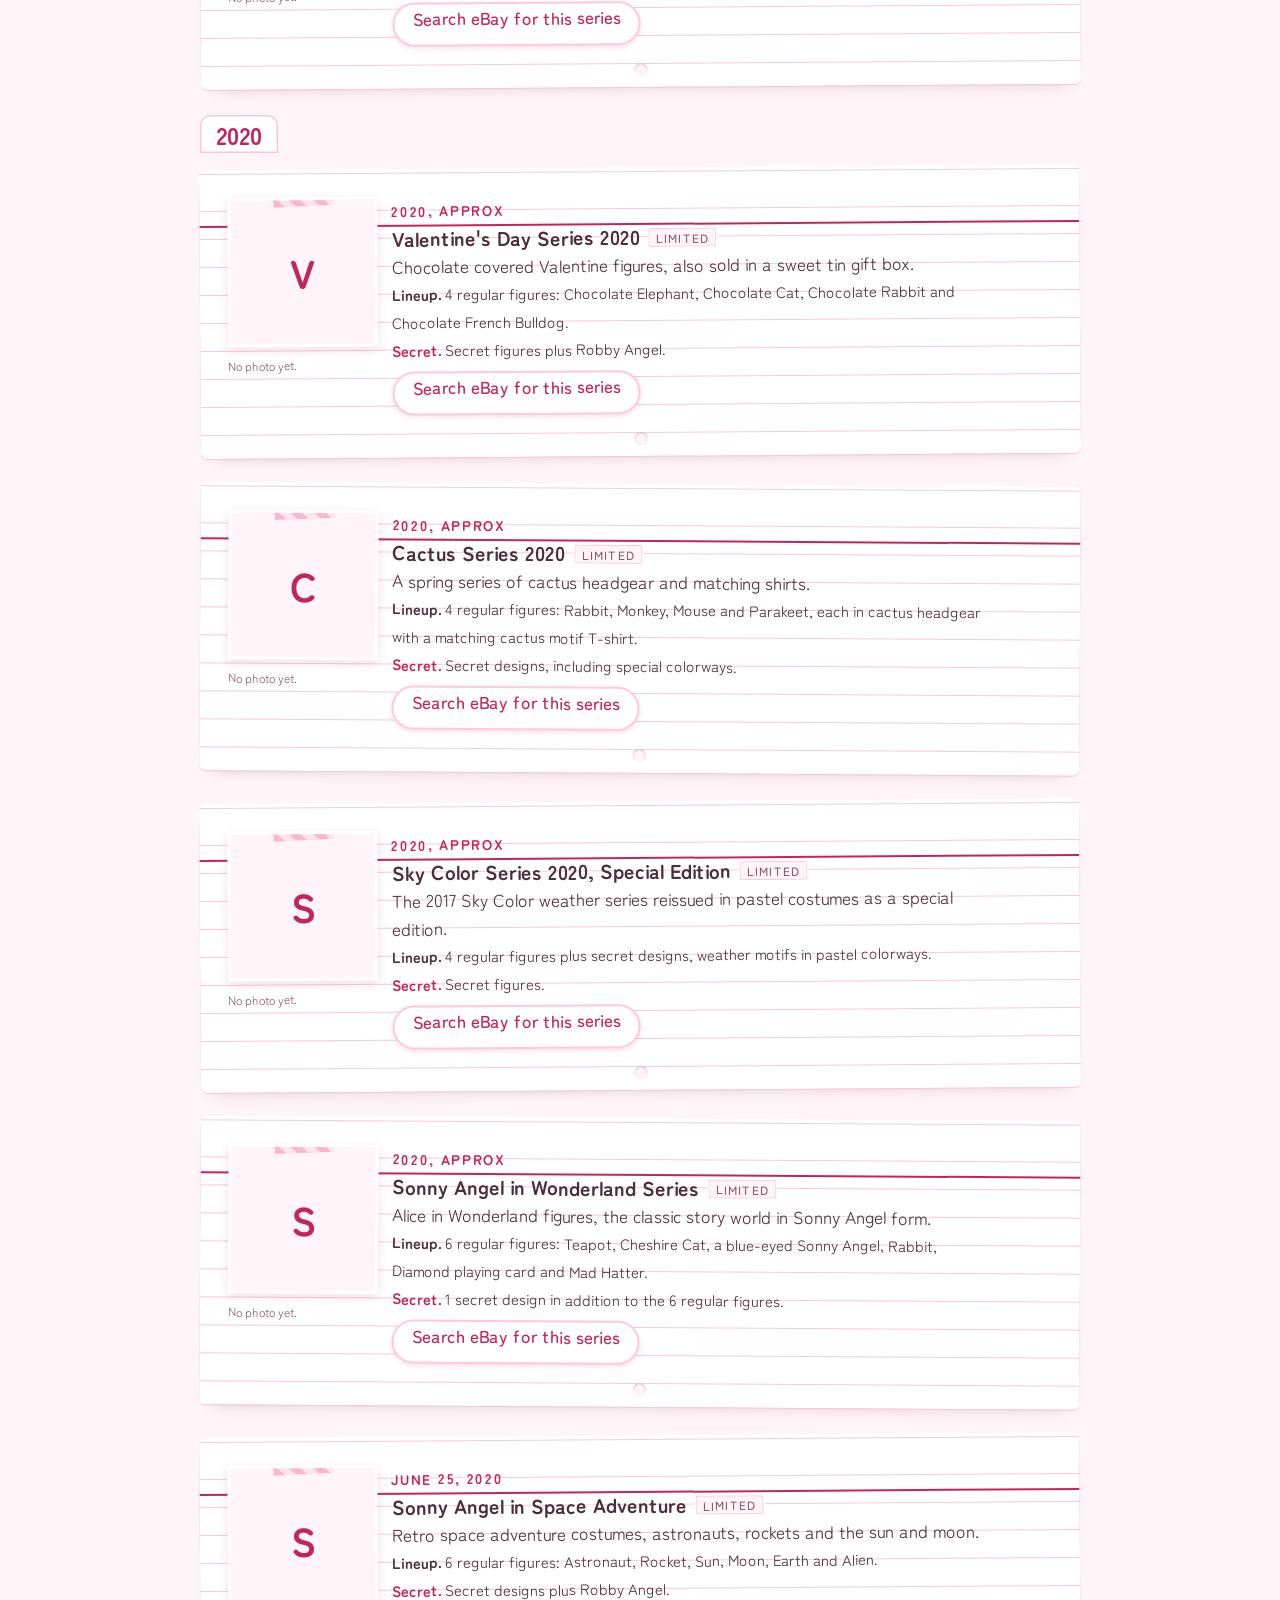
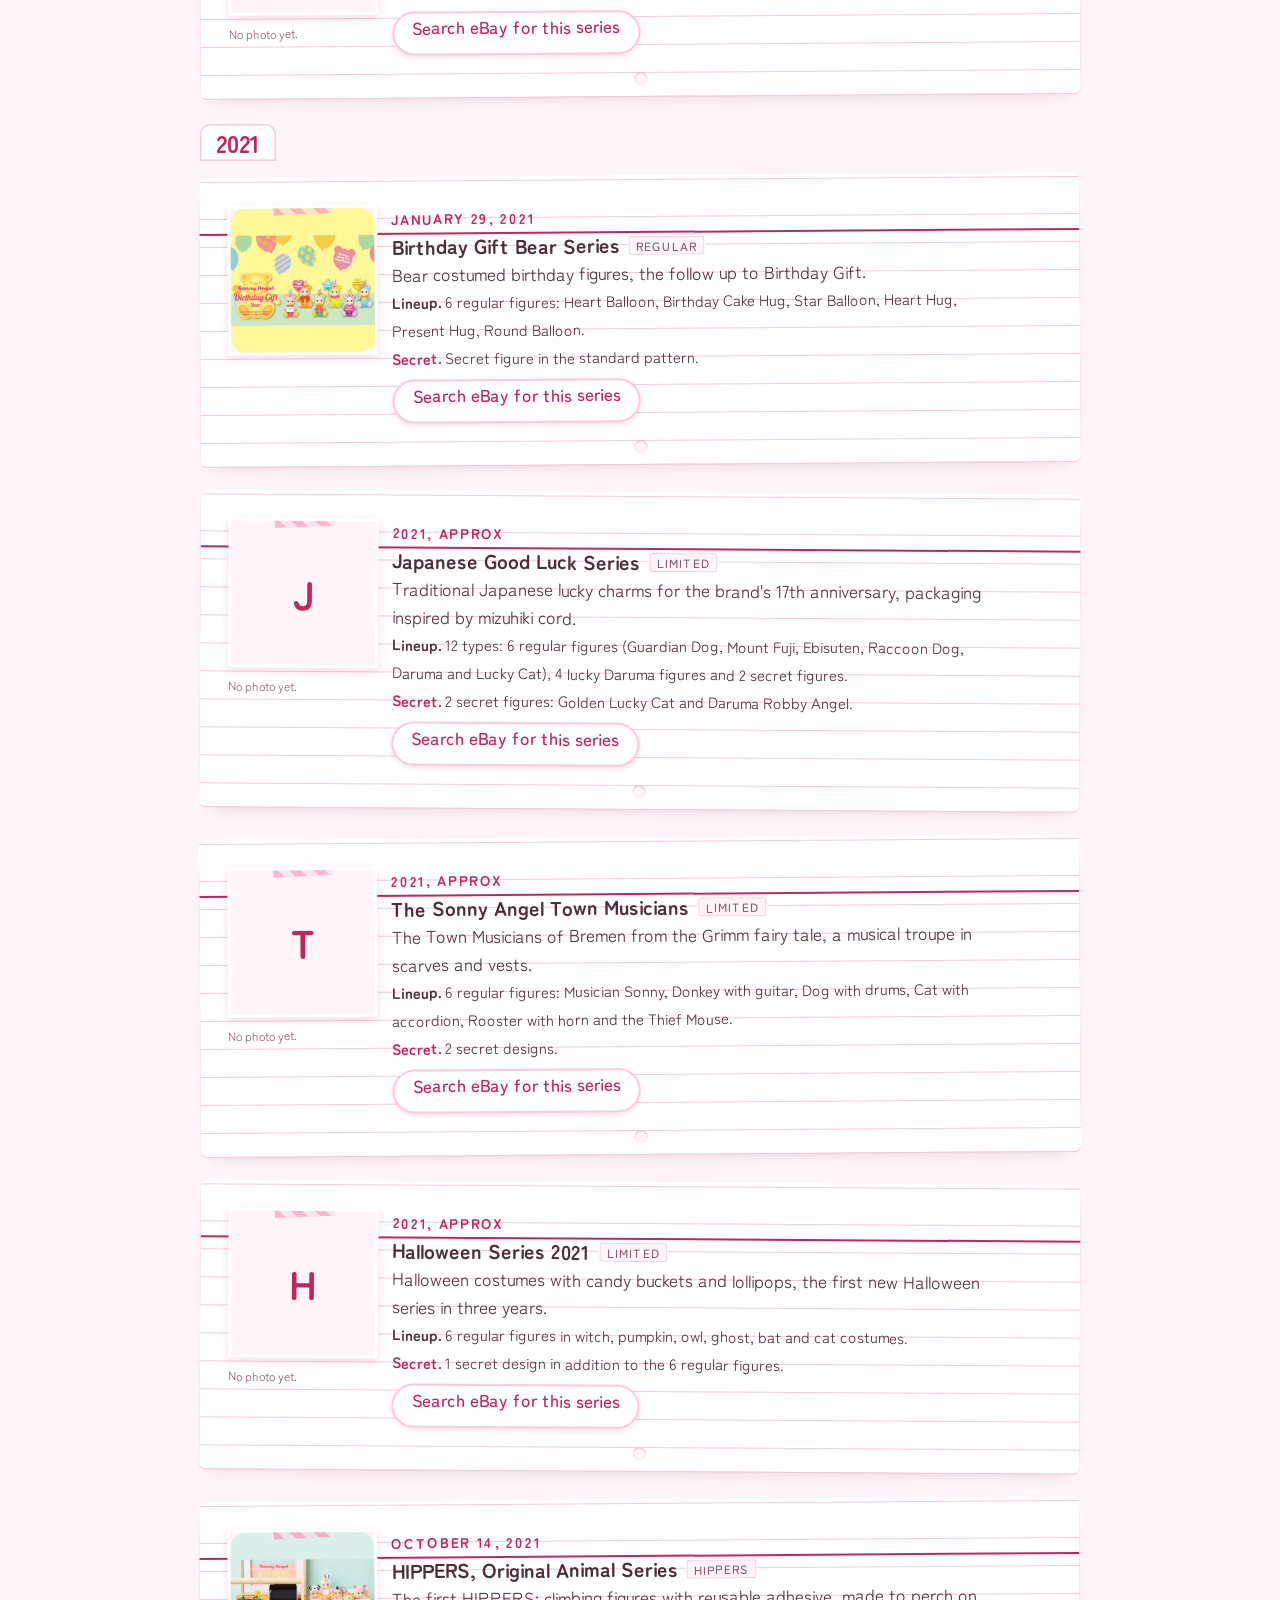
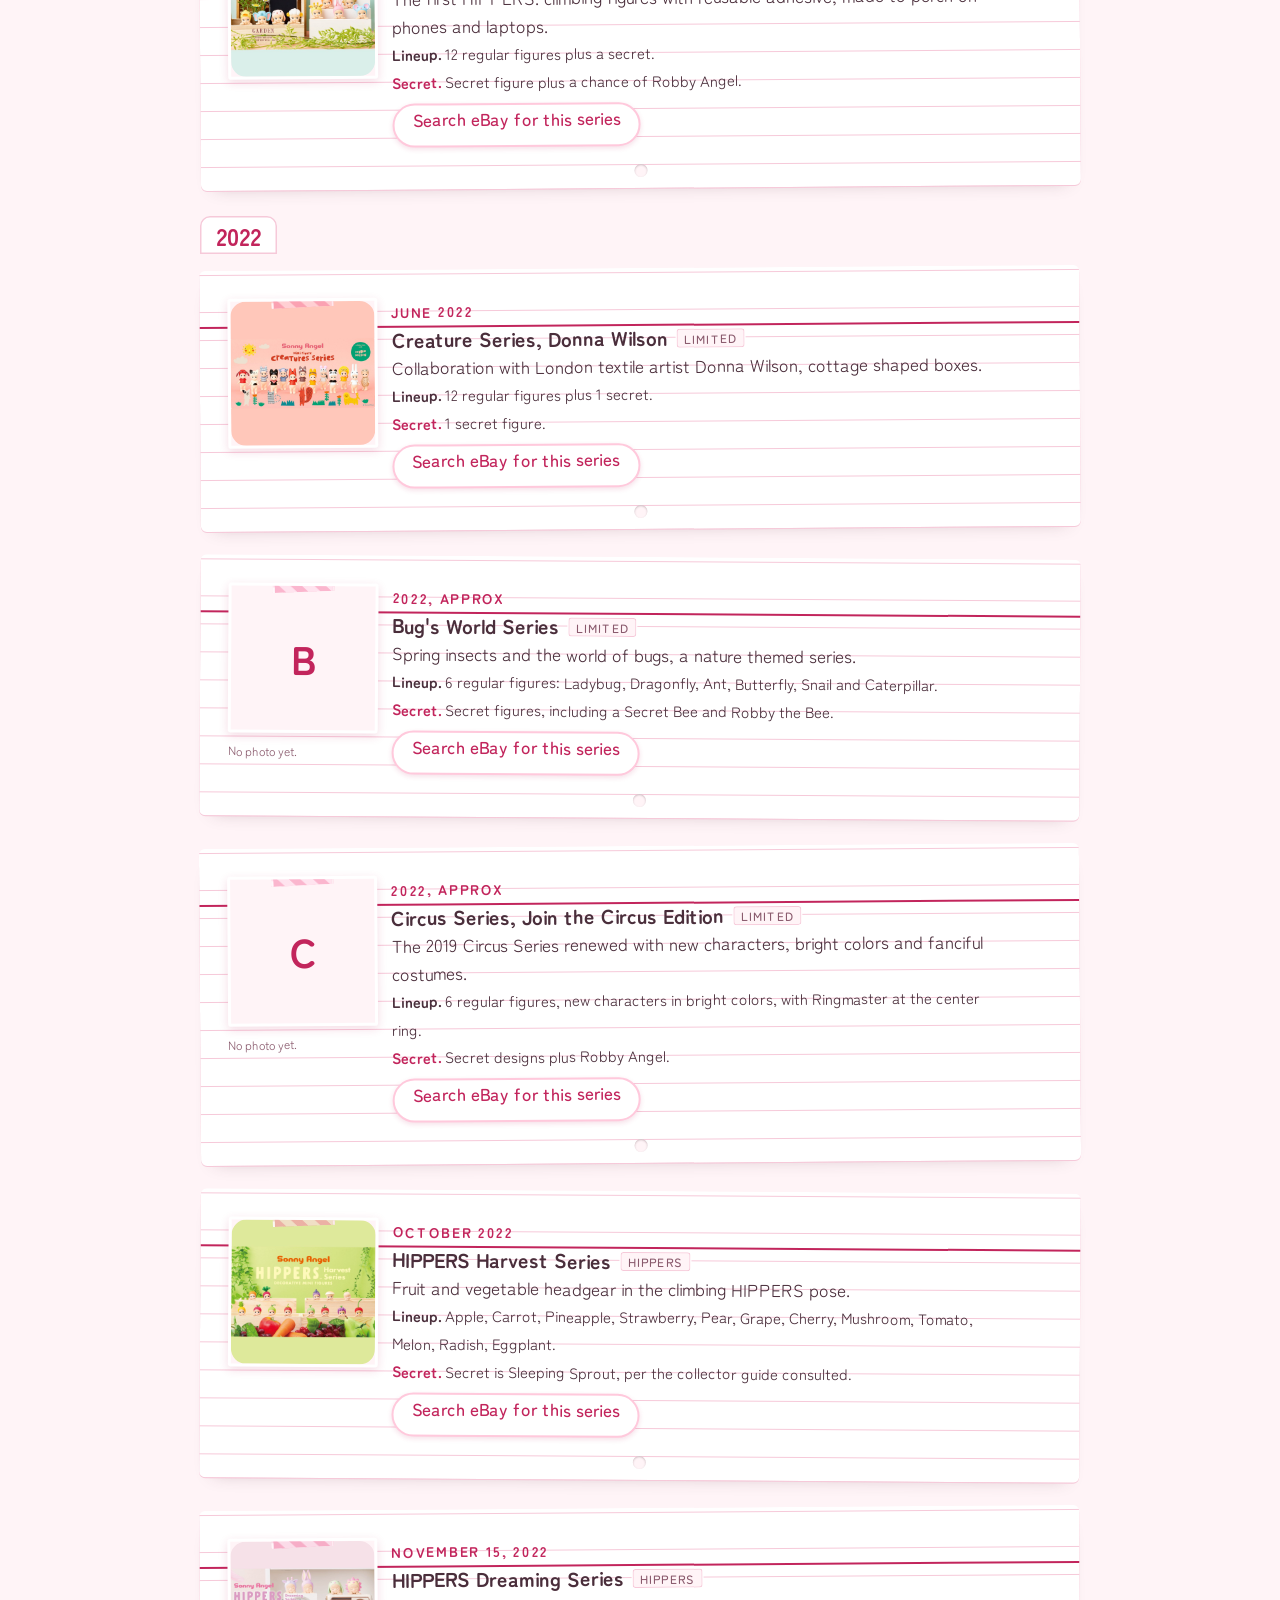
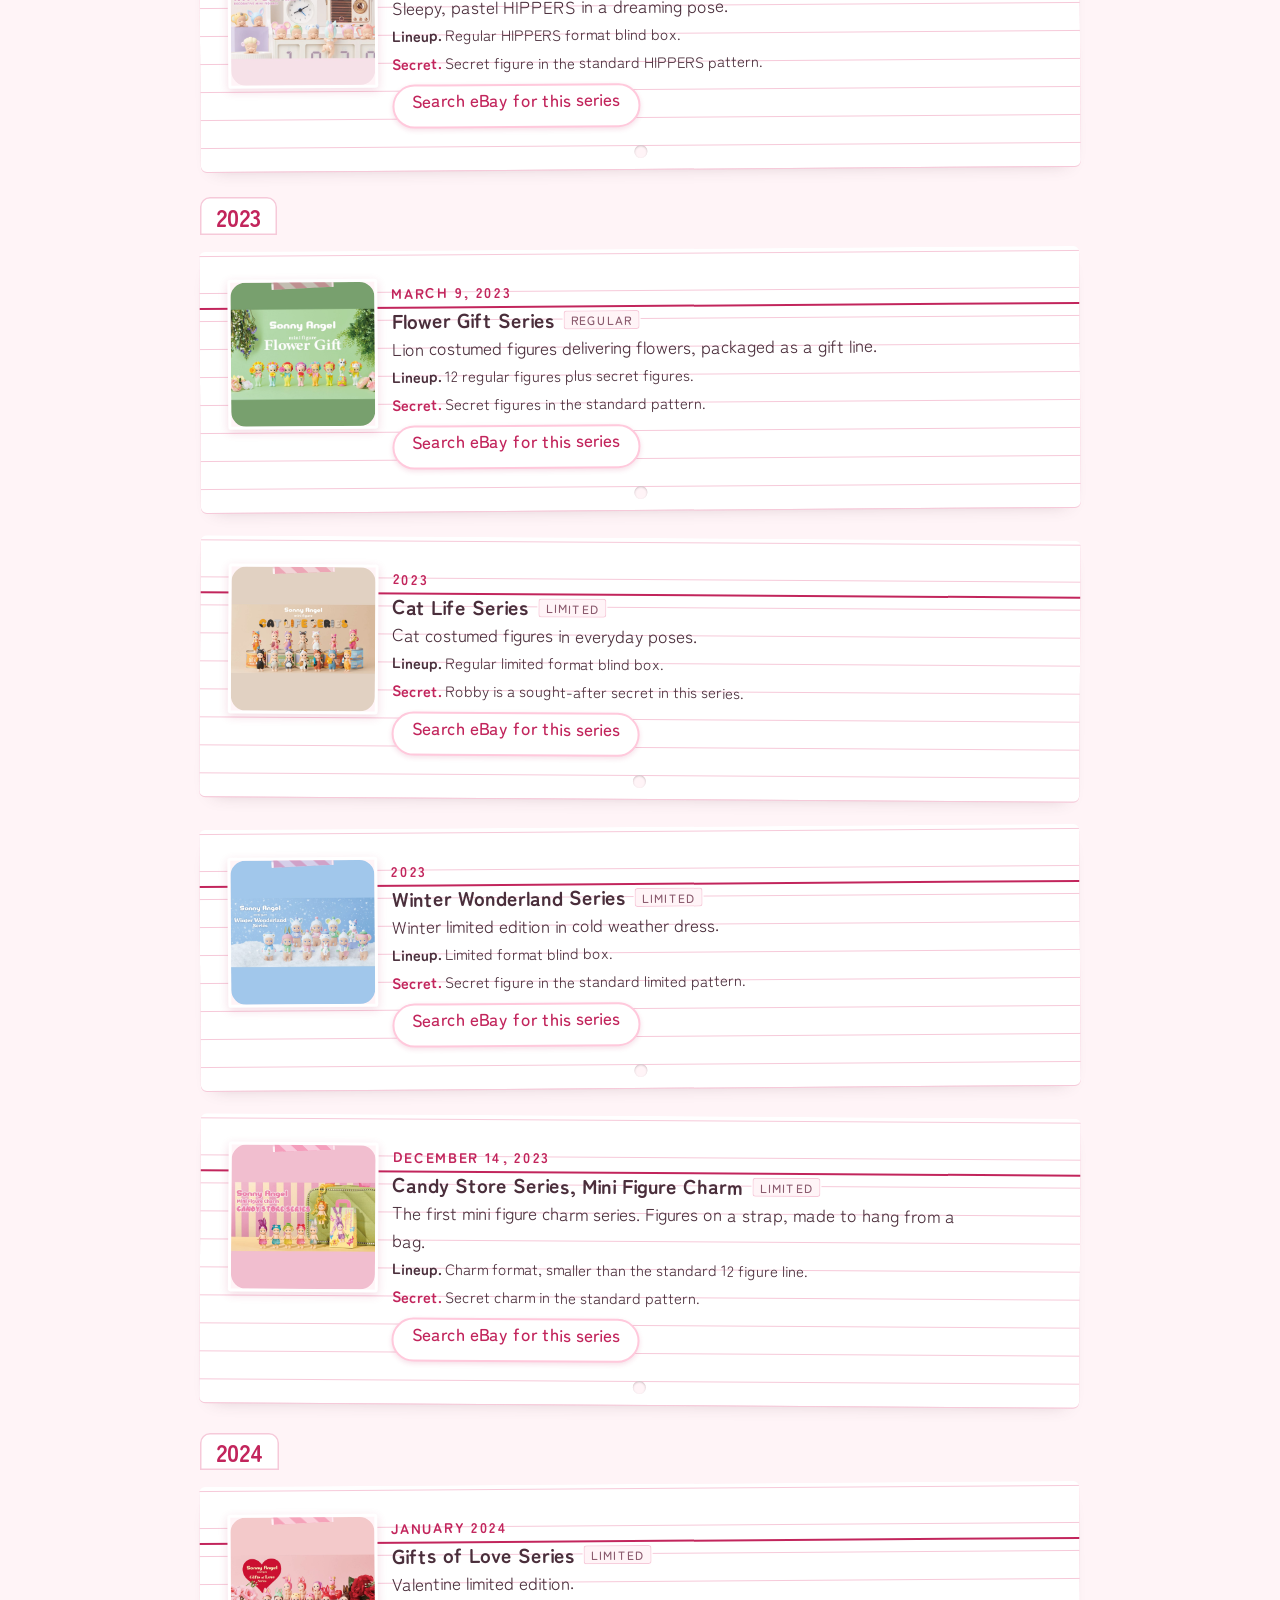
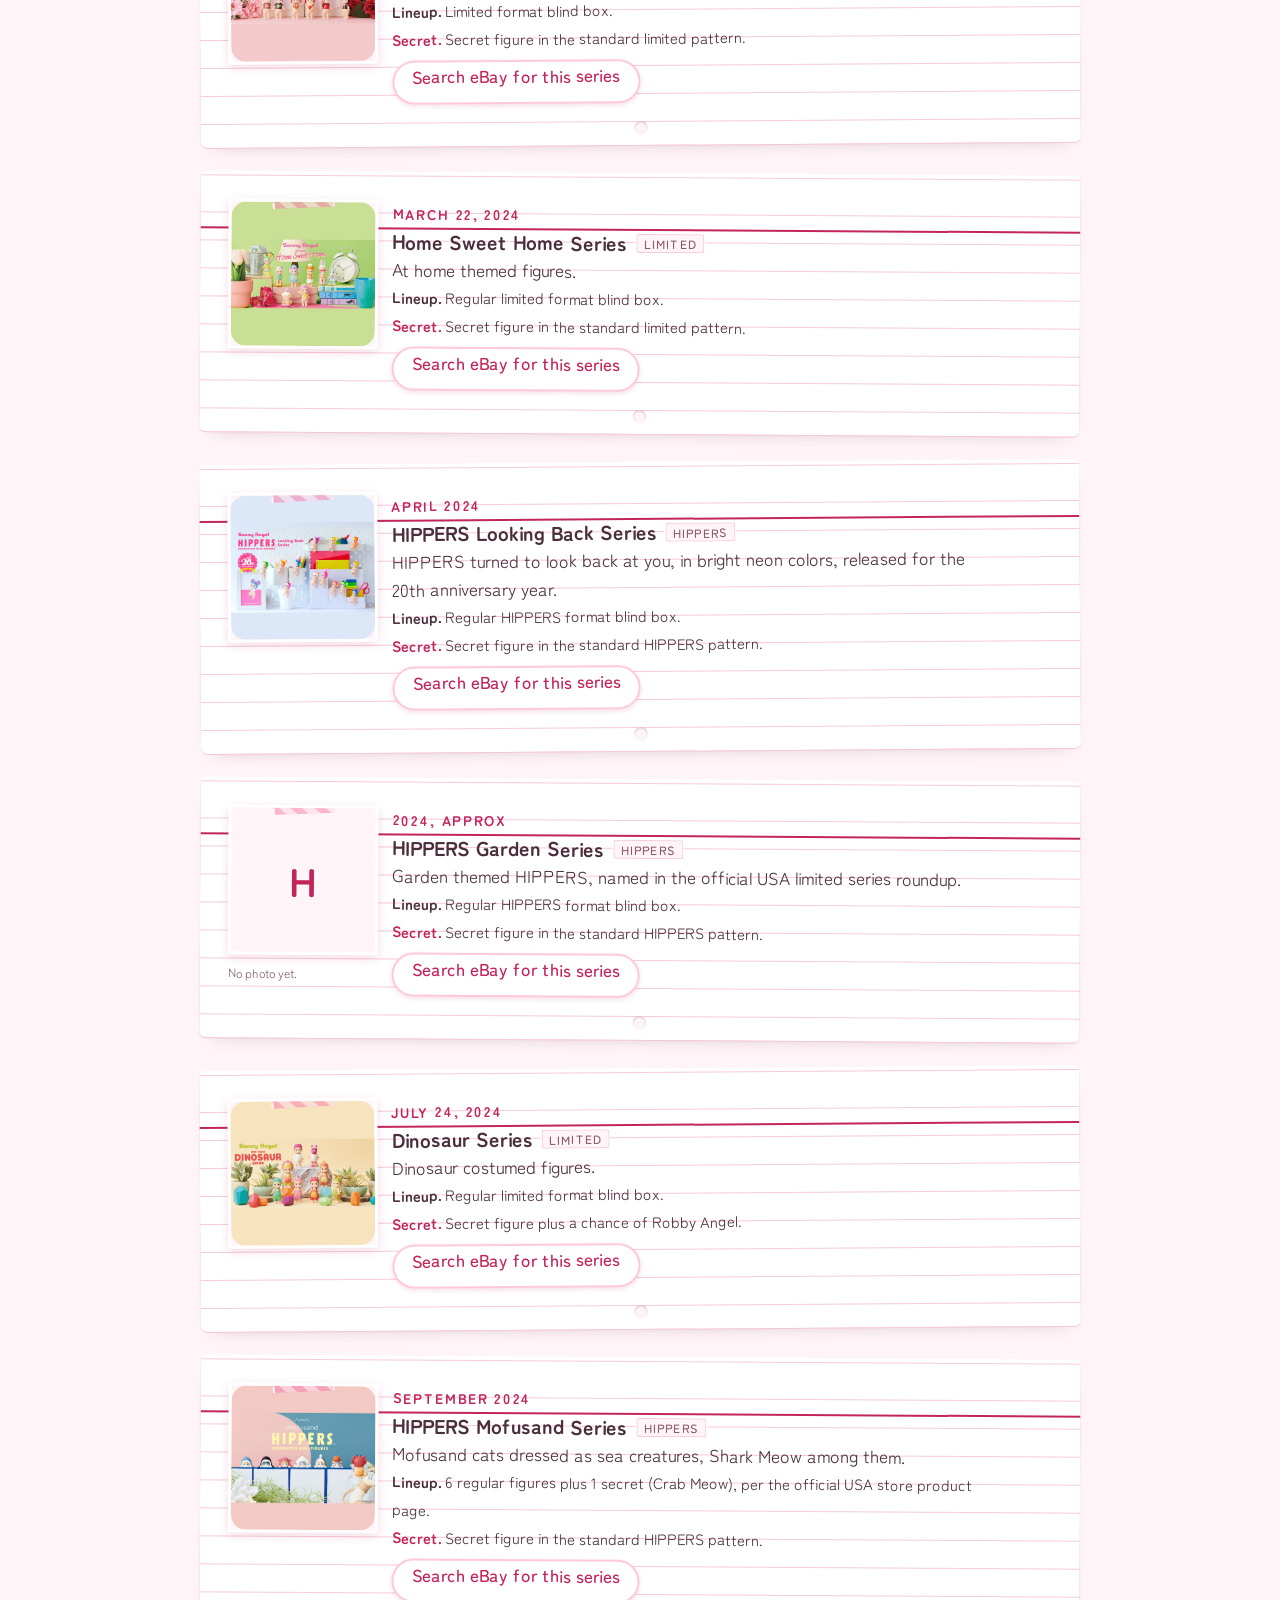
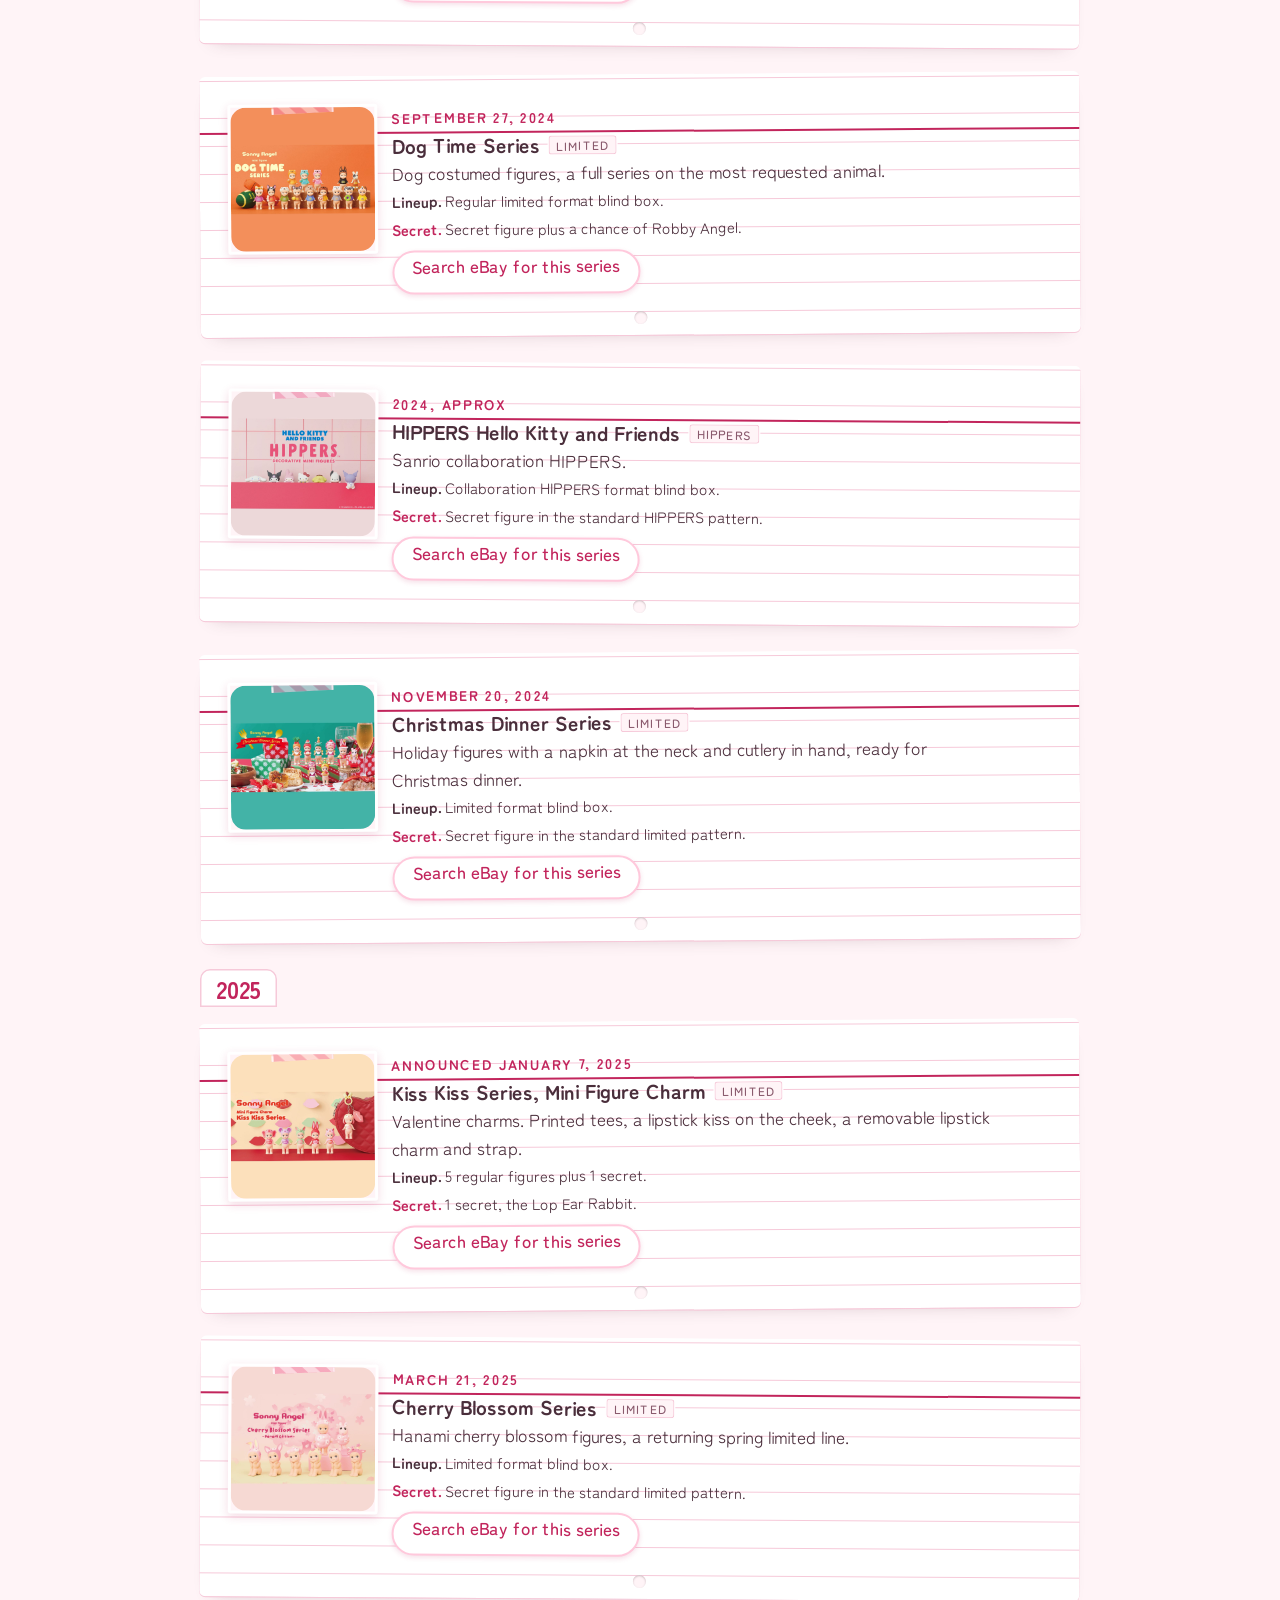
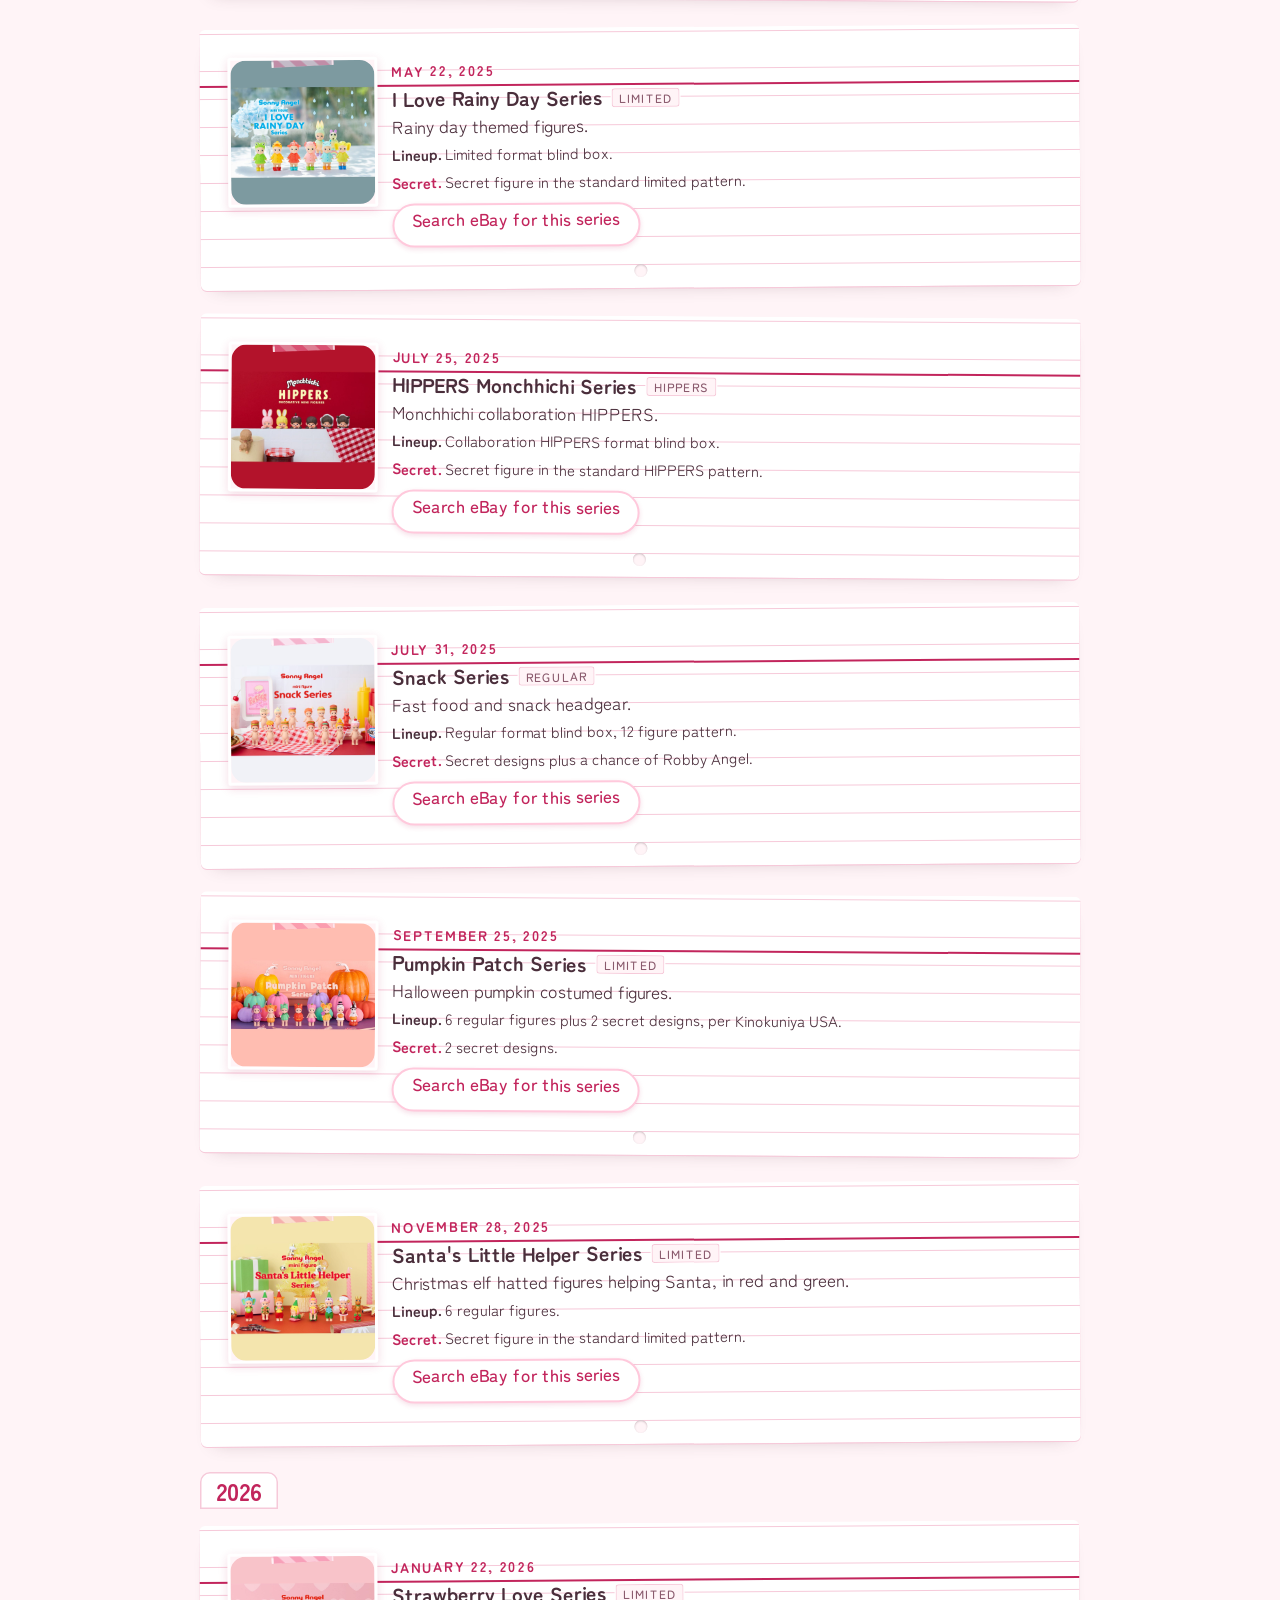
==== commit 17d00bfe: "Sonny TS2 + TS4: build step strips prices from public data, river pre-rendered (rotation 143) TS2: d" ====
--- a/index.html
+++ b/index.html
@@ -5,12 +5,16 @@
 <meta name="viewport" content="width=device-width, initial-scale=1">
 <title>Sonny Angel USA Archive. Releases.</title>
 <meta name="description" content="Every Sonny Angel release in the USA, in order, with a real or fake guide and a restock watchlist.">
+<meta name="theme-color" content="#FFF4F7">
+<link rel="preload" href="assets/fonts/zen-maru-gothic-latin-700.woff2" as="font" type="font/woff2" crossorigin>
 <link rel="stylesheet" href="assets/style.css">
+<link rel="stylesheet" href="assets/catalog.css">
 <link rel="icon" href="data:image/svg+xml,%3Csvg xmlns='http://www.w3.org/2000/svg' viewBox='0 0 32 32'%3E%3Crect width='32' height='32' rx='8' fill='%23FDEBF3'/%3E%3Ctext x='16' y='23' font-family='Georgia' font-size='20' fill='%23D6336C' text-anchor='middle'%3EA%3C/text%3E%3C/svg%3E">
 </head>
 <body>
+<a class="skip" href="#river">Skip to the releases</a>
 <header class="chrome">
-  <a class="wordmark" href="index.html">Sonny Angel <span>USA Archive</span></a>
+  <a class="wordmark" href="index.html"><span class="wm-a">Sonny Angel</span> <span class="wm-b">USA Archive</span></a>
   <nav aria-label="Main">
     <a href="index.html" aria-current="page">Archive</a>
     <a href="timeline.html">Full Timeline</a>
@@ -19,21 +23,24 @@
   </nav>
 </header>
 <main>
-  <section class="head">
-    <h1>Releases</h1>
-    <p class="count" id="count-line"></p>
-    <form class="search" role="search" onsubmit="return false">
-      <label for="q">Search the archive</label>
-      <input id="q" type="search" placeholder="Try: harvest, cat, kiss, 2019" autocomplete="off">
-    </form>
-    <p class="filters" role="group" aria-label="Family filter">
-      <button type="button" data-f="all" class="on">All</button>
-      <button type="button" data-f="Regular">Regular</button>
-      <button type="button" data-f="HIPPERS">HIPPERS</button>
-      <button type="button" data-f="Limited">Limited</button>
-    </p>
+  <section class="desk" aria-labelledby="desk-h">
+    <h1 id="desk-h">Every Sonny Angel release in the USA, in order.</h1>
+    <p class="desk-line"><span id="count-line">Showing 51 of 51 releases.</span> Lineups, secrets, and where to look for each one.</p>
+    <div id="featured-mount"><article class="index-card featured" aria-labelledby="new-h"><p class="card-tab">Newest</p><figure class="card-photo"><img src="assets/img/makeup-angel.jpg" alt="Official product photo, Makeup Angel Series, Sonny Angel x Shu Uemura" width="828" height="828" fetchpriority="high" decoding="async"><span class="tape" aria-hidden="true"></span></figure><div class="card-lines"><p class="card-date">October 22, 2026 · Out now</p><h2 class="card-name" id="new-h">Makeup Angel Series</h2><p class="card-collab">Sonny Angel x Shu Uemura · Limited</p><p>Beauty collaboration with Shu Uemura. Metallic parkas and cosmetic colorways.</p><p><b>Lineup.</b> 5 figures.</p><p><b class="secret">Secret.</b> Not confirmed yet.</p><p><a class="card-link" href="https://www.ebay.com/sch/i.html?_nkw=Sonny%20Angel%20Shu%20Uemura%20Makeup%20Angel%20Series" rel="noopener nofollow">Search eBay for this series</a></p></div><span class="card-hole" aria-hidden="true"></span></article></div>
+    <div class="finder">
+      <form class="search" role="search" onsubmit="return false">
+        <label for="q">Look up a series</label>
+        <input id="q" type="search" placeholder="Try: harvest, cat, kiss, 2019" autocomplete="off">
+      </form>
+      <p class="filters" role="group" aria-label="Family filter">
+        <button type="button" data-f="all" class="on">All</button>
+        <button type="button" data-f="Regular">Regular</button>
+        <button type="button" data-f="HIPPERS">HIPPERS</button>
+        <button type="button" data-f="Limited">Limited</button>
+      </p>
+    </div>
   </section>
-  <section id="river" aria-live="polite"></section>
+  <section id="river" aria-live="polite"><div class="yearblock"><div class="year" aria-label="Year 2004">2004</div><div class="rows"><article class="drop"><div><div class="plate"><img src="assets/img/animal-1.jpg" alt="Official product photo, Animal Series Ver. 1" loading="lazy" decoding="async" onerror="this.parentNode.innerHTML='<span class=&quot;initial&quot; aria-hidden=&quot;true&quot;>A</span>'"></div></div><div class="dropbody"><p class="dropdate">May 15, 2004</p><h3 class="dropname">Animal Series Ver. 1<span class="fam">Regular</span></h3><p>Animal headgear. The first mini figure series, launched with the brand.</p><p class="lineup"><b>Lineup.</b> 12 regular figures plus 2 secret designs.</p><p class="secretline"><b>Secret.</b> Secret designs plus a chance of Robby Angel.</p><a class="ebay" href="https://www.ebay.com/sch/i.html?_nkw=Sonny%20Angel%20Animal%20Series%201%20blind%20box" rel="noopener nofollow">Search eBay for this series</a></div></article></div></div><div class="yearblock"><div class="year" aria-label="Year 2005">2005</div><div class="rows"><article class="drop"><div><div class="plate"><img src="assets/img/animal-2.jpg" alt="Official product photo, Animal Series Ver. 2" loading="lazy" decoding="async" onerror="this.parentNode.innerHTML='<span class=&quot;initial&quot; aria-hidden=&quot;true&quot;>A</span>'"></div></div><div class="dropbody"><p class="dropdate">2000s, early run</p><h3 class="dropname">Animal Series Ver. 2<span class="fam">Regular</span></h3><p>Second wave of animal headgear.</p><p class="lineup"><b>Lineup.</b> 12 regular figures plus secret designs, per the standard regular format.</p><p class="secretline"><b>Secret.</b> Secret designs plus a chance of Robby Angel.</p><a class="ebay" href="https://www.ebay.com/sch/i.html?_nkw=Sonny%20Angel%20Animal%20Series%202%20blind%20box" rel="noopener nofollow">Search eBay for this series</a></div></article></div></div><div class="yearblock"><div class="year" aria-label="Year 2007">2007</div><div class="rows"><article class="drop"><div><div class="plate"><img src="assets/img/animal-3.jpg" alt="Official product photo, Animal Series Ver. 3" loading="lazy" decoding="async" onerror="this.parentNode.innerHTML='<span class=&quot;initial&quot; aria-hidden=&quot;true&quot;>A</span>'"></div></div><div class="dropbody"><p class="dropdate">2000s, early run</p><h3 class="dropname">Animal Series Ver. 3<span class="fam">Regular</span></h3><p>Third wave of animal headgear.</p><p class="lineup"><b>Lineup.</b> 12 regular figures plus secret designs, per the standard regular format.</p><p class="secretline"><b>Secret.</b> Secret designs plus a chance of Robby Angel.</p><a class="ebay" href="https://www.ebay.com/sch/i.html?_nkw=Sonny%20Angel%20Animal%20Series%203%20blind%20box" rel="noopener nofollow">Search eBay for this series</a></div></article></div></div><div class="yearblock"><div class="year" aria-label="Year 2009">2009</div><div class="rows"><article class="drop"><div><div class="plate"><img src="assets/img/animal-4.jpg" alt="Official product photo, Animal Series Ver. 4" loading="lazy" decoding="async" onerror="this.parentNode.innerHTML='<span class=&quot;initial&quot; aria-hidden=&quot;true&quot;>A</span>'"></div></div><div class="dropbody"><p class="dropdate">2000s, early run</p><h3 class="dropname">Animal Series Ver. 4<span class="fam">Regular</span></h3><p>Fourth wave of animal headgear: dogs, horses and peacocks among them.</p><p class="lineup"><b>Lineup.</b> 12 regular figures plus 2 secret designs.</p><p class="secretline"><b>Secret.</b> Secret designs plus a chance of Robby Angel.</p><a class="ebay" href="https://www.ebay.com/sch/i.html?_nkw=Sonny%20Angel%20Animal%20Series%204%20blind%20box" rel="noopener nofollow">Search eBay for this series</a></div></article></div></div><div class="yearblock"><div class="year" aria-label="Year 2017">2017</div><div class="rows"><article class="drop"><div><div class="plate"><img src="assets/img/birthday-gift.jpg" alt="Official product photo, Birthday Gift Series" loading="lazy" decoding="async" onerror="this.parentNode.innerHTML='<span class=&quot;initial&quot; aria-hidden=&quot;true&quot;>B</span>'"></div></div><div class="dropbody"><p class="dropdate">2017 edition</p><h3 class="dropname">Birthday Gift Series<span class="fam">Regular</span></h3><p>Birthday cake figures: each angel is a cake flavor, with space on the package to write the recipient's name.</p><p class="lineup"><b>Lineup.</b> 6 regular figures: Blueberry Cake, Lemon Cake, Mint Cake, Raspberry Cake, Chocolate Cake, Strawberry Shortcake.</p><p class="secretline"><b>Secret.</b> Secret figure, unnamed in the sources consulted.</p><a class="ebay" href="https://www.ebay.com/sch/i.html?_nkw=Sonny%20Angel%20Birthday%20Gift%20Series%20blind%20box" rel="noopener nofollow">Search eBay for this series</a></div></article></div></div><div class="yearblock"><div class="year" aria-label="Year 2019">2019</div><div class="rows"><article class="drop"><div><div class="plate"><img src="assets/img/flower.jpg" alt="Official product photo, Flower Series" loading="lazy" decoding="async" onerror="this.parentNode.innerHTML='<span class=&quot;initial&quot; aria-hidden=&quot;true&quot;>F</span>'"></div></div><div class="dropbody"><p class="dropdate">2019 edition</p><h3 class="dropname">Flower Series<span class="fam">Regular</span></h3><p>Flower headgear. 2019 renewal edition.</p><p class="lineup"><b>Lineup.</b> 12 regular figures plus secret designs, per the standard regular format.</p><p class="secretline"><b>Secret.</b> Secret designs plus a chance of Robby Angel.</p><a class="ebay" href="https://www.ebay.com/sch/i.html?_nkw=Sonny%20Angel%20Flower%20Series%20blind%20box" rel="noopener nofollow">Search eBay for this series</a></div></article><article class="drop"><div><div class="plate"><img src="assets/img/fruit.jpg" alt="Official product photo, Fruit Series" loading="lazy" decoding="async" onerror="this.parentNode.innerHTML='<span class=&quot;initial&quot; aria-hidden=&quot;true&quot;>F</span>'"></div></div><div class="dropbody"><p class="dropdate">2019 edition</p><h3 class="dropname">Fruit Series<span class="fam">Regular</span></h3><p>Fruit headgear. 2019 renewal edition.</p><p class="lineup"><b>Lineup.</b> 12 regular figures plus secret designs, per the standard regular format.</p><p class="secretline"><b>Secret.</b> Secret designs plus a chance of Robby Angel.</p><a class="ebay" href="https://www.ebay.com/sch/i.html?_nkw=Sonny%20Angel%20Fruit%20Series%20blind%20box" rel="noopener nofollow">Search eBay for this series</a></div></article><article class="drop"><div><div class="plate"><img src="assets/img/vegetable.jpg" alt="Official product photo, Vegetable Series" loading="lazy" decoding="async" onerror="this.parentNode.innerHTML='<span class=&quot;initial&quot; aria-hidden=&quot;true&quot;>V</span>'"></div></div><div class="dropbody"><p class="dropdate">2019 edition</p><h3 class="dropname">Vegetable Series<span class="fam">Regular</span></h3><p>Vegetable headgear. 2019 renewal edition.</p><p class="lineup"><b>Lineup.</b> 12 regular figures plus secret designs, per the standard regular format.</p><p class="secretline"><b>Secret.</b> Secret designs plus a chance of Robby Angel.</p><a class="ebay" href="https://www.ebay.com/sch/i.html?_nkw=Sonny%20Angel%20Vegetable%20Series%20blind%20box" rel="noopener nofollow">Search eBay for this series</a></div></article><article class="drop"><div><div class="plate"><img src="assets/img/marine.jpg" alt="Official product photo, Marine Series" loading="lazy" decoding="async" onerror="this.parentNode.innerHTML='<span class=&quot;initial&quot; aria-hidden=&quot;true&quot;>M</span>'"></div></div><div class="dropbody"><p class="dropdate">2019 edition</p><h3 class="dropname">Marine Series<span class="fam">Regular</span></h3><p>Sea creature headgear. 2019 renewal edition.</p><p class="lineup"><b>Lineup.</b> 12 regular figures plus secret designs, per the standard regular format.</p><p class="secretline"><b>Secret.</b> Secret designs plus a chance of Robby Angel.</p><a class="ebay" href="https://www.ebay.com/sch/i.html?_nkw=Sonny%20Angel%20Marine%20Series%20blind%20box" rel="noopener nofollow">Search eBay for this series</a></div></article><article class="drop"><div><div class="plate"><img src="assets/img/sweets.jpg" alt="Official product photo, Sweets Series" loading="lazy" decoding="async" onerror="this.parentNode.innerHTML='<span class=&quot;initial&quot; aria-hidden=&quot;true&quot;>S</span>'"></div></div><div class="dropbody"><p class="dropdate">2019 edition</p><h3 class="dropname">Sweets Series<span class="fam">Regular</span></h3><p>Dessert and candy headgear. 2019 renewal edition.</p><p class="lineup"><b>Lineup.</b> 12 regular figures plus secret designs, per the standard regular format.</p><p class="secretline"><b>Secret.</b> Secret designs plus a chance of Robby Angel.</p><a class="ebay" href="https://www.ebay.com/sch/i.html?_nkw=Sonny%20Angel%20Sweets%20Series%20blind%20box" rel="noopener nofollow">Search eBay for this series</a></div></article><article class="drop"><div><div class="plate"><span class="initial" aria-hidden="true">C</span></div><p class="nophoto">No photo yet.</p></div><div class="dropbody"><p class="dropdate">2019, approx</p><h3 class="dropname">Circus Series 2019<span class="fam">Limited</span></h3><p>Circus costumes and the big top. The original Circus run, renewed in 2022 as the Join the Circus Edition.</p><p class="lineup"><b>Lineup.</b> 6 regular figures: Ringmaster, Elephant, Clown, Bear, Circus Tent and Lion.</p><p class="secretline"><b>Secret.</b> 2 secret designs: Robby Angel and a Rabbit.</p><a class="ebay" href="https://www.ebay.com/sch/i.html?_nkw=Sonny%20Angel%20Circus%20Series%202019%20blind%20box" rel="noopener nofollow">Search eBay for this series</a></div></article><article class="drop"><div><div class="plate"><span class="initial" aria-hidden="true">I</span></div><p class="nophoto">No photo yet.</p></div><div class="dropbody"><p class="dropdate">2019, approx</p><h3 class="dropname">IN NEW YORK Series<span class="fam">Limited</span></h3><p>New York City motifs in a pop, flashy style, a special series themed on the Big Apple.</p><p class="lineup"><b>Lineup.</b> 4 regular figures: Big Apple, Broadway, Yellow Cab and Statue of Liberty.</p><p class="secretline"><b>Secret.</b> Secret designs plus Robby Angel.</p><a class="ebay" href="https://www.ebay.com/sch/i.html?_nkw=Sonny%20Angel%20IN%20NEW%20YORK%20Series%20blind%20box" rel="noopener nofollow">Search eBay for this series</a></div></article></div></div><div class="yearblock"><div class="year" aria-label="Year 2020">2020</div><div class="rows"><article class="drop"><div><div class="plate"><span class="initial" aria-hidden="true">V</span></div><p class="nophoto">No photo yet.</p></div><div class="dropbody"><p class="dropdate">2020, approx</p><h3 class="dropname">Valentine's Day Series 2020<span class="fam">Limited</span></h3><p>Chocolate covered Valentine figures, also sold in a sweet tin gift box.</p><p class="lineup"><b>Lineup.</b> 4 regular figures: Chocolate Elephant, Chocolate Cat, Chocolate Rabbit and Chocolate French Bulldog.</p><p class="secretline"><b>Secret.</b> Secret figures plus Robby Angel.</p><a class="ebay" href="https://www.ebay.com/sch/i.html?_nkw=Sonny%20Angel%20Valentine's%20Day%20Series%202020%20blind%20box" rel="noopener nofollow">Search eBay for this series</a></div></article><article class="drop"><div><div class="plate"><span class="initial" aria-hidden="true">C</span></div><p class="nophoto">No photo yet.</p></div><div class="dropbody"><p class="dropdate">2020, approx</p><h3 class="dropname">Cactus Series 2020<span class="fam">Limited</span></h3><p>A spring series of cactus headgear and matching shirts.</p><p class="lineup"><b>Lineup.</b> 4 regular figures: Rabbit, Monkey, Mouse and Parakeet, each in cactus headgear with a matching cactus motif T-shirt.</p><p class="secretline"><b>Secret.</b> Secret designs, including special colorways.</p><a class="ebay" href="https://www.ebay.com/sch/i.html?_nkw=Sonny%20Angel%20Cactus%20Series%202020%20blind%20box" rel="noopener nofollow">Search eBay for this series</a></div></article><article class="drop"><div><div class="plate"><span class="initial" aria-hidden="true">S</span></div><p class="nophoto">No photo yet.</p></div><div class="dropbody"><p class="dropdate">2020, approx</p><h3 class="dropname">Sky Color Series 2020, Special Edition<span class="fam">Limited</span></h3><p>The 2017 Sky Color weather series reissued in pastel costumes as a special edition.</p><p class="lineup"><b>Lineup.</b> 4 regular figures plus secret designs, weather motifs in pastel colorways.</p><p class="secretline"><b>Secret.</b> Secret figures.</p><a class="ebay" href="https://www.ebay.com/sch/i.html?_nkw=Sonny%20Angel%20Sky%20Color%20Series%202020%20blind%20box" rel="noopener nofollow">Search eBay for this series</a></div></article><article class="drop"><div><div class="plate"><span class="initial" aria-hidden="true">S</span></div><p class="nophoto">No photo yet.</p></div><div class="dropbody"><p class="dropdate">2020, approx</p><h3 class="dropname">Sonny Angel in Wonderland Series<span class="fam">Limited</span></h3><p>Alice in Wonderland figures, the classic story world in Sonny Angel form.</p><p class="lineup"><b>Lineup.</b> 6 regular figures: Teapot, Cheshire Cat, a blue-eyed Sonny Angel, Rabbit, Diamond playing card and Mad Hatter.</p><p class="secretline"><b>Secret.</b> 1 secret design in addition to the 6 regular figures.</p><a class="ebay" href="https://www.ebay.com/sch/i.html?_nkw=Sonny%20Angel%20in%20Wonderland%20Series%20blind%20box" rel="noopener nofollow">Search eBay for this series</a></div></article><article class="drop"><div><div class="plate"><span class="initial" aria-hidden="true">S</span></div><p class="nophoto">No photo yet.</p></div><div class="dropbody"><p class="dropdate">June 25, 2020</p><h3 class="dropname">Sonny Angel in Space Adventure<span class="fam">Limited</span></h3><p>Retro space adventure costumes, astronauts, rockets and the sun and moon.</p><p class="lineup"><b>Lineup.</b> 6 regular figures: Astronaut, Rocket, Sun, Moon, Earth and Alien.</p><p class="secretline"><b>Secret.</b> Secret designs plus Robby Angel.</p><a class="ebay" href="https://www.ebay.com/sch/i.html?_nkw=Sonny%20Angel%20in%20Space%20Adventure%20blind%20box" rel="noopener nofollow">Search eBay for this series</a></div></article></div></div><div class="yearblock"><div class="year" aria-label="Year 2021">2021</div><div class="rows"><article class="drop"><div><div class="plate"><img src="assets/img/birthday-gift-bear.jpg" alt="Official product photo, Birthday Gift Bear Series" loading="lazy" decoding="async" onerror="this.parentNode.innerHTML='<span class=&quot;initial&quot; aria-hidden=&quot;true&quot;>B</span>'"></div></div><div class="dropbody"><p class="dropdate">January 29, 2021</p><h3 class="dropname">Birthday Gift Bear Series<span class="fam">Regular</span></h3><p>Bear costumed birthday figures, the follow up to Birthday Gift.</p><p class="lineup"><b>Lineup.</b> 6 regular figures: Heart Balloon, Birthday Cake Hug, Star Balloon, Heart Hug, Present Hug, Round Balloon.</p><p class="secretline"><b>Secret.</b> Secret figure in the standard pattern.</p><a class="ebay" href="https://www.ebay.com/sch/i.html?_nkw=Sonny%20Angel%20Birthday%20Gift%20Bear%20Series%20blind%20box" rel="noopener nofollow">Search eBay for this series</a></div></article><article class="drop"><div><div class="plate"><span class="initial" aria-hidden="true">J</span></div><p class="nophoto">No photo yet.</p></div><div class="dropbody"><p class="dropdate">2021, approx</p><h3 class="dropname">Japanese Good Luck Series<span class="fam">Limited</span></h3><p>Traditional Japanese lucky charms for the brand's 17th anniversary, packaging inspired by mizuhiki cord.</p><p class="lineup"><b>Lineup.</b> 12 types: 6 regular figures (Guardian Dog, Mount Fuji, Ebisuten, Raccoon Dog, Daruma and Lucky Cat), 4 lucky Daruma figures and 2 secret figures.</p><p class="secretline"><b>Secret.</b> 2 secret figures: Golden Lucky Cat and Daruma Robby Angel.</p><a class="ebay" href="https://www.ebay.com/sch/i.html?_nkw=Sonny%20Angel%20Japanese%20Good%20Luck%20Series%20blind%20box" rel="noopener nofollow">Search eBay for this series</a></div></article><article class="drop"><div><div class="plate"><span class="initial" aria-hidden="true">T</span></div><p class="nophoto">No photo yet.</p></div><div class="dropbody"><p class="dropdate">2021, approx</p><h3 class="dropname">The Sonny Angel Town Musicians<span class="fam">Limited</span></h3><p>The Town Musicians of Bremen from the Grimm fairy tale, a musical troupe in scarves and vests.</p><p class="lineup"><b>Lineup.</b> 6 regular figures: Musician Sonny, Donkey with guitar, Dog with drums, Cat with accordion, Rooster with horn and the Thief Mouse.</p><p class="secretline"><b>Secret.</b> 2 secret designs.</p><a class="ebay" href="https://www.ebay.com/sch/i.html?_nkw=Sonny%20Angel%20Town%20Musicians%20blind%20box" rel="noopener nofollow">Search eBay for this series</a></div></article><article class="drop"><div><div class="plate"><span class="initial" aria-hidden="true">H</span></div><p class="nophoto">No photo yet.</p></div><div class="dropbody"><p class="dropdate">2021, approx</p><h3 class="dropname">Halloween Series 2021<span class="fam">Limited</span></h3><p>Halloween costumes with candy buckets and lollipops, the first new Halloween series in three years.</p><p class="lineup"><b>Lineup.</b> 6 regular figures in witch, pumpkin, owl, ghost, bat and cat costumes.</p><p class="secretline"><b>Secret.</b> 1 secret design in addition to the 6 regular figures.</p><a class="ebay" href="https://www.ebay.com/sch/i.html?_nkw=Sonny%20Angel%20Halloween%20Series%202021%20blind%20box" rel="noopener nofollow">Search eBay for this series</a></div></article><article class="drop"><div><div class="plate"><img src="assets/img/hippers-animal.jpg" alt="Official product photo, HIPPERS, Original Animal Series" loading="lazy" decoding="async" onerror="this.parentNode.innerHTML='<span class=&quot;initial&quot; aria-hidden=&quot;true&quot;>H</span>'"></div></div><div class="dropbody"><p class="dropdate">October 14, 2021</p><h3 class="dropname">HIPPERS, Original Animal Series<span class="fam">HIPPERS</span></h3><p>The first HIPPERS: climbing figures with reusable adhesive, made to perch on phones and laptops.</p><p class="lineup"><b>Lineup.</b> 12 regular figures plus a secret.</p><p class="secretline"><b>Secret.</b> Secret figure plus a chance of Robby Angel.</p><a class="ebay" href="https://www.ebay.com/sch/i.html?_nkw=Sonny%20Angel%20HIPPERS%20blind%20box" rel="noopener nofollow">Search eBay for this series</a></div></article></div></div><div class="yearblock"><div class="year" aria-label="Year 2022">2022</div><div class="rows"><article class="drop"><div><div class="plate"><img src="assets/img/creature-donna-wilson.jpg" alt="Official product photo, Creature Series, Donna Wilson" loading="lazy" decoding="async" onerror="this.parentNode.innerHTML='<span class=&quot;initial&quot; aria-hidden=&quot;true&quot;>C</span>'"></div></div><div class="dropbody"><p class="dropdate">June 2022</p><h3 class="dropname">Creature Series, Donna Wilson<span class="fam">Limited</span></h3><p>Collaboration with London textile artist Donna Wilson, cottage shaped boxes.</p><p class="lineup"><b>Lineup.</b> 12 regular figures plus 1 secret.</p><p class="secretline"><b>Secret.</b> 1 secret figure.</p><a class="ebay" href="https://www.ebay.com/sch/i.html?_nkw=Sonny%20Angel%20Creature%20Series%20Donna%20Wilson" rel="noopener nofollow">Search eBay for this series</a></div></article><article class="drop"><div><div class="plate"><span class="initial" aria-hidden="true">B</span></div><p class="nophoto">No photo yet.</p></div><div class="dropbody"><p class="dropdate">2022, approx</p><h3 class="dropname">Bug's World Series<span class="fam">Limited</span></h3><p>Spring insects and the world of bugs, a nature themed series.</p><p class="lineup"><b>Lineup.</b> 6 regular figures: Ladybug, Dragonfly, Ant, Butterfly, Snail and Caterpillar.</p><p class="secretline"><b>Secret.</b> Secret figures, including a Secret Bee and Robby the Bee.</p><a class="ebay" href="https://www.ebay.com/sch/i.html?_nkw=Sonny%20Angel%20Bug's%20World%20Series%20blind%20box" rel="noopener nofollow">Search eBay for this series</a></div></article><article class="drop"><div><div class="plate"><span class="initial" aria-hidden="true">C</span></div><p class="nophoto">No photo yet.</p></div><div class="dropbody"><p class="dropdate">2022, approx</p><h3 class="dropname">Circus Series, Join the Circus Edition<span class="fam">Limited</span></h3><p>The 2019 Circus Series renewed with new characters, bright colors and fanciful costumes.</p><p class="lineup"><b>Lineup.</b> 6 regular figures, new characters in bright colors, with Ringmaster at the center ring.</p><p class="secretline"><b>Secret.</b> Secret designs plus Robby Angel.</p><a class="ebay" href="https://www.ebay.com/sch/i.html?_nkw=Sonny%20Angel%20Circus%20Join%20the%20Circus%20Edition%20blind%20box" rel="noopener nofollow">Search eBay for this series</a></div></article><article class="drop"><div><div class="plate"><img src="assets/img/hippers-harvest.jpg" alt="Official product photo, HIPPERS Harvest Series" loading="lazy" decoding="async" onerror="this.parentNode.innerHTML='<span class=&quot;initial&quot; aria-hidden=&quot;true&quot;>H</span>'"></div></div><div class="dropbody"><p class="dropdate">October 2022</p><h3 class="dropname">HIPPERS Harvest Series<span class="fam">HIPPERS</span></h3><p>Fruit and vegetable headgear in the climbing HIPPERS pose.</p><p class="lineup"><b>Lineup.</b> Apple, Carrot, Pineapple, Strawberry, Pear, Grape, Cherry, Mushroom, Tomato, Melon, Radish, Eggplant.</p><p class="secretline"><b>Secret.</b> Secret is Sleeping Sprout, per the collector guide consulted.</p><a class="ebay" href="https://www.ebay.com/sch/i.html?_nkw=Sonny%20Angel%20HIPPERS%20Harvest%20Series%20blind%20box" rel="noopener nofollow">Search eBay for this series</a></div></article><article class="drop"><div><div class="plate"><img src="assets/img/hippers-dreaming.jpg" alt="Official product photo, HIPPERS Dreaming Series" loading="lazy" decoding="async" onerror="this.parentNode.innerHTML='<span class=&quot;initial&quot; aria-hidden=&quot;true&quot;>H</span>'"></div></div><div class="dropbody"><p class="dropdate">November 15, 2022</p><h3 class="dropname">HIPPERS Dreaming Series<span class="fam">HIPPERS</span></h3><p>Sleepy, pastel HIPPERS in a dreaming pose.</p><p class="lineup"><b>Lineup.</b> Regular HIPPERS format blind box.</p><p class="secretline"><b>Secret.</b> Secret figure in the standard HIPPERS pattern.</p><a class="ebay" href="https://www.ebay.com/sch/i.html?_nkw=Sonny%20Angel%20HIPPERS%20Dreaming%20Series%20blind%20box" rel="noopener nofollow">Search eBay for this series</a></div></article></div></div><div class="yearblock"><div class="year" aria-label="Year 2023">2023</div><div class="rows"><article class="drop"><div><div class="plate"><img src="assets/img/flower-gift.jpg" alt="Official product photo, Flower Gift Series" loading="lazy" decoding="async" onerror="this.parentNode.innerHTML='<span class=&quot;initial&quot; aria-hidden=&quot;true&quot;>F</span>'"></div></div><div class="dropbody"><p class="dropdate">March 9, 2023</p><h3 class="dropname">Flower Gift Series<span class="fam">Regular</span></h3><p>Lion costumed figures delivering flowers, packaged as a gift line.</p><p class="lineup"><b>Lineup.</b> 12 regular figures plus secret figures.</p><p class="secretline"><b>Secret.</b> Secret figures in the standard pattern.</p><a class="ebay" href="https://www.ebay.com/sch/i.html?_nkw=Sonny%20Angel%20Flower%20Gift%20Series%20blind%20box" rel="noopener nofollow">Search eBay for this series</a></div></article><article class="drop"><div><div class="plate"><img src="assets/img/cat-life.jpg" alt="Official product photo, Cat Life Series" loading="lazy" decoding="async" onerror="this.parentNode.innerHTML='<span class=&quot;initial&quot; aria-hidden=&quot;true&quot;>C</span>'"></div></div><div class="dropbody"><p class="dropdate">2023</p><h3 class="dropname">Cat Life Series<span class="fam">Limited</span></h3><p>Cat costumed figures in everyday poses.</p><p class="lineup"><b>Lineup.</b> Regular limited format blind box.</p><p class="secretline"><b>Secret.</b> Robby is a sought-after secret in this series.</p><a class="ebay" href="https://www.ebay.com/sch/i.html?_nkw=Sonny%20Angel%20Cat%20Life%20Series%20blind%20box" rel="noopener nofollow">Search eBay for this series</a></div></article><article class="drop"><div><div class="plate"><img src="assets/img/winter-wonderland.jpg" alt="Official product photo, Winter Wonderland Series" loading="lazy" decoding="async" onerror="this.parentNode.innerHTML='<span class=&quot;initial&quot; aria-hidden=&quot;true&quot;>W</span>'"></div></div><div class="dropbody"><p class="dropdate">2023</p><h3 class="dropname">Winter Wonderland Series<span class="fam">Limited</span></h3><p>Winter limited edition in cold weather dress.</p><p class="lineup"><b>Lineup.</b> Limited format blind box.</p><p class="secretline"><b>Secret.</b> Secret figure in the standard limited pattern.</p><a class="ebay" href="https://www.ebay.com/sch/i.html?_nkw=Sonny%20Angel%20Winter%20Wonderland%20Series%20blind%20box" rel="noopener nofollow">Search eBay for this series</a></div></article><article class="drop"><div><div class="plate"><img src="assets/img/candy-store-charm.jpg" alt="Official product photo, Candy Store Series, Mini Figure Charm" loading="lazy" decoding="async" onerror="this.parentNode.innerHTML='<span class=&quot;initial&quot; aria-hidden=&quot;true&quot;>C</span>'"></div></div><div class="dropbody"><p class="dropdate">December 14, 2023</p><h3 class="dropname">Candy Store Series, Mini Figure Charm<span class="fam">Limited</span></h3><p>The first mini figure charm series. Figures on a strap, made to hang from a bag.</p><p class="lineup"><b>Lineup.</b> Charm format, smaller than the standard 12 figure line.</p><p class="secretline"><b>Secret.</b> Secret charm in the standard pattern.</p><a class="ebay" href="https://www.ebay.com/sch/i.html?_nkw=Sonny%20Angel%20Candy%20Store%20charm%20blind%20box" rel="noopener nofollow">Search eBay for this series</a></div></article></div></div><div class="yearblock"><div class="year" aria-label="Year 2024">2024</div><div class="rows"><article class="drop"><div><div class="plate"><img src="assets/img/gifts-of-love.jpg" alt="Official product photo, Gifts of Love Series" loading="lazy" decoding="async" onerror="this.parentNode.innerHTML='<span class=&quot;initial&quot; aria-hidden=&quot;true&quot;>G</span>'"></div></div><div class="dropbody"><p class="dropdate">January 2024</p><h3 class="dropname">Gifts of Love Series<span class="fam">Limited</span></h3><p>Valentine limited edition.</p><p class="lineup"><b>Lineup.</b> Limited format blind box.</p><p class="secretline"><b>Secret.</b> Secret figure in the standard limited pattern.</p><a class="ebay" href="https://www.ebay.com/sch/i.html?_nkw=Sonny%20Angel%20Gifts%20of%20Love%20Series%20blind%20box" rel="noopener nofollow">Search eBay for this series</a></div></article><article class="drop"><div><div class="plate"><img src="assets/img/home-sweet-home.jpg" alt="Official product photo, Home Sweet Home Series" loading="lazy" decoding="async" onerror="this.parentNode.innerHTML='<span class=&quot;initial&quot; aria-hidden=&quot;true&quot;>H</span>'"></div></div><div class="dropbody"><p class="dropdate">March 22, 2024</p><h3 class="dropname">Home Sweet Home Series<span class="fam">Limited</span></h3><p>At home themed figures.</p><p class="lineup"><b>Lineup.</b> Regular limited format blind box.</p><p class="secretline"><b>Secret.</b> Secret figure in the standard limited pattern.</p><a class="ebay" href="https://www.ebay.com/sch/i.html?_nkw=Sonny%20Angel%20Home%20Sweet%20Home%20Series%20blind%20box" rel="noopener nofollow">Search eBay for this series</a></div></article><article class="drop"><div><div class="plate"><img src="assets/img/hippers-looking-back.jpg" alt="Official product photo, HIPPERS Looking Back Series" loading="lazy" decoding="async" onerror="this.parentNode.innerHTML='<span class=&quot;initial&quot; aria-hidden=&quot;true&quot;>H</span>'"></div></div><div class="dropbody"><p class="dropdate">April 2024</p><h3 class="dropname">HIPPERS Looking Back Series<span class="fam">HIPPERS</span></h3><p>HIPPERS turned to look back at you, in bright neon colors, released for the 20th anniversary year.</p><p class="lineup"><b>Lineup.</b> Regular HIPPERS format blind box.</p><p class="secretline"><b>Secret.</b> Secret figure in the standard HIPPERS pattern.</p><a class="ebay" href="https://www.ebay.com/sch/i.html?_nkw=Sonny%20Angel%20HIPPERS%20Looking%20Back%20Series%20blind%20box" rel="noopener nofollow">Search eBay for this series</a></div></article><article class="drop"><div><div class="plate"><span class="initial" aria-hidden="true">H</span></div><p class="nophoto">No photo yet.</p></div><div class="dropbody"><p class="dropdate">2024, approx</p><h3 class="dropname">HIPPERS Garden Series<span class="fam">HIPPERS</span></h3><p>Garden themed HIPPERS, named in the official USA limited series roundup.</p><p class="lineup"><b>Lineup.</b> Regular HIPPERS format blind box.</p><p class="secretline"><b>Secret.</b> Secret figure in the standard HIPPERS pattern.</p><a class="ebay" href="https://www.ebay.com/sch/i.html?_nkw=Sonny%20Angel%20HIPPERS%20Garden%20Series%20blind%20box" rel="noopener nofollow">Search eBay for this series</a></div></article><article class="drop"><div><div class="plate"><img src="assets/img/dinosaur.jpg" alt="Official product photo, Dinosaur Series" loading="lazy" decoding="async" onerror="this.parentNode.innerHTML='<span class=&quot;initial&quot; aria-hidden=&quot;true&quot;>D</span>'"></div></div><div class="dropbody"><p class="dropdate">July 24, 2024</p><h3 class="dropname">Dinosaur Series<span class="fam">Limited</span></h3><p>Dinosaur costumed figures.</p><p class="lineup"><b>Lineup.</b> Regular limited format blind box.</p><p class="secretline"><b>Secret.</b> Secret figure plus a chance of Robby Angel.</p><a class="ebay" href="https://www.ebay.com/sch/i.html?_nkw=Sonny%20Angel%20Dinosaur%20Series%20blind%20box" rel="noopener nofollow">Search eBay for this series</a></div></article><article class="drop"><div><div class="plate"><img src="assets/img/hippers-mofusand.jpg" alt="Official product photo, HIPPERS Mofusand Series" loading="lazy" decoding="async" onerror="this.parentNode.innerHTML='<span class=&quot;initial&quot; aria-hidden=&quot;true&quot;>H</span>'"></div></div><div class="dropbody"><p class="dropdate">September 2024</p><h3 class="dropname">HIPPERS Mofusand Series<span class="fam">HIPPERS</span></h3><p>Mofusand cats dressed as sea creatures, Shark Meow among them.</p><p class="lineup"><b>Lineup.</b> 6 regular figures plus 1 secret (Crab Meow), per the official USA store product page.</p><p class="secretline"><b>Secret.</b> Secret figure in the standard HIPPERS pattern.</p><a class="ebay" href="https://www.ebay.com/sch/i.html?_nkw=Sonny%20Angel%20Mofusand%20HIPPERS%20blind%20box" rel="noopener nofollow">Search eBay for this series</a></div></article><article class="drop"><div><div class="plate"><img src="assets/img/dog-time.jpg" alt="Official product photo, Dog Time Series" loading="lazy" decoding="async" onerror="this.parentNode.innerHTML='<span class=&quot;initial&quot; aria-hidden=&quot;true&quot;>D</span>'"></div></div><div class="dropbody"><p class="dropdate">September 27, 2024</p><h3 class="dropname">Dog Time Series<span class="fam">Limited</span></h3><p>Dog costumed figures, a full series on the most requested animal.</p><p class="lineup"><b>Lineup.</b> Regular limited format blind box.</p><p class="secretline"><b>Secret.</b> Secret figure plus a chance of Robby Angel.</p><a class="ebay" href="https://www.ebay.com/sch/i.html?_nkw=Sonny%20Angel%20Dog%20Time%20Series%20blind%20box" rel="noopener nofollow">Search eBay for this series</a></div></article><article class="drop"><div><div class="plate"><img src="assets/img/hippers-hello-kitty.jpg" alt="Official product photo, HIPPERS Hello Kitty and Friends" loading="lazy" decoding="async" onerror="this.parentNode.innerHTML='<span class=&quot;initial&quot; aria-hidden=&quot;true&quot;>H</span>'"></div></div><div class="dropbody"><p class="dropdate">2024, approx</p><h3 class="dropname">HIPPERS Hello Kitty and Friends<span class="fam">HIPPERS</span></h3><p>Sanrio collaboration HIPPERS.</p><p class="lineup"><b>Lineup.</b> Collaboration HIPPERS format blind box.</p><p class="secretline"><b>Secret.</b> Secret figure in the standard HIPPERS pattern.</p><a class="ebay" href="https://www.ebay.com/sch/i.html?_nkw=Sonny%20Angel%20HIPPERS%20Hello%20Kitty%20and%20Friends" rel="noopener nofollow">Search eBay for this series</a></div></article><article class="drop"><div><div class="plate"><img src="assets/img/christmas-dinner.jpg" alt="Official product photo, Christmas Dinner Series" loading="lazy" decoding="async" onerror="this.parentNode.innerHTML='<span class=&quot;initial&quot; aria-hidden=&quot;true&quot;>C</span>'"></div></div><div class="dropbody"><p class="dropdate">November 20, 2024</p><h3 class="dropname">Christmas Dinner Series<span class="fam">Limited</span></h3><p>Holiday figures with a napkin at the neck and cutlery in hand, ready for Christmas dinner.</p><p class="lineup"><b>Lineup.</b> Limited format blind box.</p><p class="secretline"><b>Secret.</b> Secret figure in the standard limited pattern.</p><a class="ebay" href="https://www.ebay.com/sch/i.html?_nkw=Sonny%20Angel%20Christmas%20Dinner%20Series" rel="noopener nofollow">Search eBay for this series</a></div></article></div></div><div class="yearblock"><div class="year" aria-label="Year 2025">2025</div><div class="rows"><article class="drop"><div><div class="plate"><img src="assets/img/kiss-kiss-charm.jpg" alt="Official product photo, Kiss Kiss Series, Mini Figure Charm" loading="lazy" decoding="async" onerror="this.parentNode.innerHTML='<span class=&quot;initial&quot; aria-hidden=&quot;true&quot;>K</span>'"></div></div><div class="dropbody"><p class="dropdate">Announced January 7, 2025</p><h3 class="dropname">Kiss Kiss Series, Mini Figure Charm<span class="fam">Limited</span></h3><p>Valentine charms. Printed tees, a lipstick kiss on the cheek, a removable lipstick charm and strap.</p><p class="lineup"><b>Lineup.</b> 5 regular figures plus 1 secret.</p><p class="secretline"><b>Secret.</b> 1 secret, the Lop Ear Rabbit.</p><a class="ebay" href="https://www.ebay.com/sch/i.html?_nkw=Sonny%20Angel%20Kiss%20Kiss%20charm%20series%20blind%20box" rel="noopener nofollow">Search eBay for this series</a></div></article><article class="drop"><div><div class="plate"><img src="assets/img/cherry-blossom.jpg" alt="Official product photo, Cherry Blossom Series" loading="lazy" decoding="async" onerror="this.parentNode.innerHTML='<span class=&quot;initial&quot; aria-hidden=&quot;true&quot;>C</span>'"></div></div><div class="dropbody"><p class="dropdate">March 21, 2025</p><h3 class="dropname">Cherry Blossom Series<span class="fam">Limited</span></h3><p>Hanami cherry blossom figures, a returning spring limited line.</p><p class="lineup"><b>Lineup.</b> Limited format blind box.</p><p class="secretline"><b>Secret.</b> Secret figure in the standard limited pattern.</p><a class="ebay" href="https://www.ebay.com/sch/i.html?_nkw=Sonny%20Angel%20Cherry%20Blossom%20Series%20blind%20box" rel="noopener nofollow">Search eBay for this series</a></div></article><article class="drop"><div><div class="plate"><img src="assets/img/rainy-day.jpg" alt="Official product photo, I Love Rainy Day Series" loading="lazy" decoding="async" onerror="this.parentNode.innerHTML='<span class=&quot;initial&quot; aria-hidden=&quot;true&quot;>I</span>'"></div></div><div class="dropbody"><p class="dropdate">May 22, 2025</p><h3 class="dropname">I Love Rainy Day Series<span class="fam">Limited</span></h3><p>Rainy day themed figures.</p><p class="lineup"><b>Lineup.</b> Limited format blind box.</p><p class="secretline"><b>Secret.</b> Secret figure in the standard limited pattern.</p><a class="ebay" href="https://www.ebay.com/sch/i.html?_nkw=Sonny%20Angel%20I%20Love%20Rainy%20Day%20Series%20blind%20box" rel="noopener nofollow">Search eBay for this series</a></div></article><article class="drop"><div><div class="plate"><img src="assets/img/hippers-monchhichi.jpg" alt="Official product photo, HIPPERS Monchhichi Series" loading="lazy" decoding="async" onerror="this.parentNode.innerHTML='<span class=&quot;initial&quot; aria-hidden=&quot;true&quot;>H</span>'"></div></div><div class="dropbody"><p class="dropdate">July 25, 2025</p><h3 class="dropname">HIPPERS Monchhichi Series<span class="fam">HIPPERS</span></h3><p>Monchhichi collaboration HIPPERS.</p><p class="lineup"><b>Lineup.</b> Collaboration HIPPERS format blind box.</p><p class="secretline"><b>Secret.</b> Secret figure in the standard HIPPERS pattern.</p><a class="ebay" href="https://www.ebay.com/sch/i.html?_nkw=Sonny%20Angel%20Monchhichi%20HIPPERS%20blind%20box" rel="noopener nofollow">Search eBay for this series</a></div></article><article class="drop"><div><div class="plate"><img src="assets/img/snack.jpg" alt="Official product photo, Snack Series" loading="lazy" decoding="async" onerror="this.parentNode.innerHTML='<span class=&quot;initial&quot; aria-hidden=&quot;true&quot;>S</span>'"></div></div><div class="dropbody"><p class="dropdate">July 31, 2025</p><h3 class="dropname">Snack Series<span class="fam">Regular</span></h3><p>Fast food and snack headgear.</p><p class="lineup"><b>Lineup.</b> Regular format blind box, 12 figure pattern.</p><p class="secretline"><b>Secret.</b> Secret designs plus a chance of Robby Angel.</p><a class="ebay" href="https://www.ebay.com/sch/i.html?_nkw=Sonny%20Angel%20Snack%20Series%20blind%20box" rel="noopener nofollow">Search eBay for this series</a></div></article><article class="drop"><div><div class="plate"><img src="assets/img/pumpkin-patch.jpg" alt="Official product photo, Pumpkin Patch Series" loading="lazy" decoding="async" onerror="this.parentNode.innerHTML='<span class=&quot;initial&quot; aria-hidden=&quot;true&quot;>P</span>'"></div></div><div class="dropbody"><p class="dropdate">September 25, 2025</p><h3 class="dropname">Pumpkin Patch Series<span class="fam">Limited</span></h3><p>Halloween pumpkin costumed figures.</p><p class="lineup"><b>Lineup.</b> 6 regular figures plus 2 secret designs, per Kinokuniya USA.</p><p class="secretline"><b>Secret.</b> 2 secret designs.</p><a class="ebay" href="https://www.ebay.com/sch/i.html?_nkw=Sonny%20Angel%20Pumpkin%20Patch%20Series%20blind%20box" rel="noopener nofollow">Search eBay for this series</a></div></article><article class="drop"><div><div class="plate"><img src="assets/img/santas-little-helper.jpg" alt="Official product photo, Santa's Little Helper Series" loading="lazy" decoding="async" onerror="this.parentNode.innerHTML='<span class=&quot;initial&quot; aria-hidden=&quot;true&quot;>S</span>'"></div></div><div class="dropbody"><p class="dropdate">November 28, 2025</p><h3 class="dropname">Santa's Little Helper Series<span class="fam">Limited</span></h3><p>Christmas elf hatted figures helping Santa, in red and green.</p><p class="lineup"><b>Lineup.</b> 6 regular figures.</p><p class="secretline"><b>Secret.</b> Secret figure in the standard limited pattern.</p><a class="ebay" href="https://www.ebay.com/sch/i.html?_nkw=Sonny%20Angel%20Santa's%20Little%20Helper%20Series%20blind%20box" rel="noopener nofollow">Search eBay for this series</a></div></article></div></div><div class="yearblock"><div class="year" aria-label="Year 2026">2026</div><div class="rows"><article class="drop"><div><div class="plate"><img src="assets/img/strawberry-love.jpg" alt="Official product photo, Strawberry Love Series" loading="lazy" decoding="async" onerror="this.parentNode.innerHTML='<span class=&quot;initial&quot; aria-hidden=&quot;true&quot;>S</span>'"></div></div><div class="dropbody"><p class="dropdate">January 22, 2026</p><h3 class="dropname">Strawberry Love Series<span class="fam">Limited</span></h3><p>Strawberry themed Valentine line.</p><p class="lineup"><b>Lineup.</b> Limited format blind box.</p><p class="secretline"><b>Secret.</b> Secret figure in the standard limited pattern.</p><a class="ebay" href="https://www.ebay.com/sch/i.html?_nkw=Sonny%20Angel%20Strawberry%20Love%20Series%20blind%20box" rel="noopener nofollow">Search eBay for this series</a></div></article><article class="drop"><div><div class="plate"><img src="assets/img/hippers-cherry-blossom.jpg" alt="Official product photo, HIPPERS Cherry Blossom Series" loading="lazy" decoding="async" onerror="this.parentNode.innerHTML='<span class=&quot;initial&quot; aria-hidden=&quot;true&quot;>H</span>'"></div></div><div class="dropbody"><p class="dropdate">March 12, 2026</p><h3 class="dropname">HIPPERS Cherry Blossom Series<span class="fam">HIPPERS</span></h3><p>Sakura pink and uguisu green HIPPERS for spring.</p><p class="lineup"><b>Lineup.</b> Regular HIPPERS format blind box.</p><p class="secretline"><b>Secret.</b> Secret figure in the standard HIPPERS pattern.</p><a class="ebay" href="https://www.ebay.com/sch/i.html?_nkw=Sonny%20Angel%20HIPPERS%20Cherry%20Blossom%20Series%20blind%20box" rel="noopener nofollow">Search eBay for this series</a></div></article><article class="drop"><div><div class="plate"><img src="assets/img/vacation.jpg" alt="Official product photo, Summer Vacation Series, Sun Kissed Style" loading="lazy" decoding="async" onerror="this.parentNode.innerHTML='<span class=&quot;initial&quot; aria-hidden=&quot;true&quot;>S</span>'"></div></div><div class="dropbody"><p class="dropdate">June 25, 2026</p><h3 class="dropname">Summer Vacation Series, Sun Kissed Style<span class="fam">Regular</span></h3><p>Vacation and travel headgear, sold through Urban Outfitters.</p><p class="lineup"><b>Lineup.</b> Regular format blind box.</p><p class="secretline"><b>Secret.</b> Secret figure in the standard pattern.</p><a class="ebay" href="https://www.ebay.com/sch/i.html?_nkw=Sonny%20Angel%20Vacation%20Series%20blind%20box" rel="noopener nofollow">Search eBay for this series</a></div></article><article class="drop"><div><div class="plate"><img src="assets/img/makeup-angel.jpg" alt="Official product photo, Makeup Angel Series, Sonny Angel x Shu Uemura" loading="lazy" decoding="async" onerror="this.parentNode.innerHTML='<span class=&quot;initial&quot; aria-hidden=&quot;true&quot;>M</span>'"></div></div><div class="dropbody"><p class="dropdate">October 22, 2026</p><h3 class="dropname">Makeup Angel Series, Sonny Angel x Shu Uemura<span class="fam">Limited</span></h3><p>Beauty collaboration with Shu Uemura. Metallic parkas and cosmetic colorways.</p><p class="lineup"><b>Lineup.</b> 5 figures.</p><p class="secretline"><b>Secret.</b> To be confirmed at launch.</p><a class="ebay" href="https://www.ebay.com/sch/i.html?_nkw=Sonny%20Angel%20Shu%20Uemura%20Makeup%20Angel%20Series" rel="noopener nofollow">Search eBay for this series</a></div></article></div></div></section>
 </main>
 <footer>
   <nav aria-label="Footer">
--- a/assets/catalog.css
+++ b/assets/catalog.css
@@ -0,0 +1,298 @@
+/* ================================================================
+   THE CARD CATALOG — the archive layer (rotation 140, design
+   consult "The Card Catalog", graded Round 368 SO1-SO4).
+   Loaded after style.css on every page; fonts are self-hosted
+   (see assets/fonts/FONTS.md): zero remote font requests.
+   ================================================================ */
+@font-face {
+  font-family: "Zen Maru Gothic";
+  src: url("fonts/zen-maru-gothic-latin-400.woff2") format("woff2");
+  font-weight: 400; font-style: normal; font-display: swap;
+  unicode-range: U+0000-00FF, U+0131, U+0152-0153, U+02BB-02BC, U+02C6, U+02DA, U+02DC, U+0304, U+0308, U+0329, U+2000-206F, U+20AC, U+2122, U+2191, U+2193, U+2212, U+2215, U+FEFF, U+FFFD;
+}
+@font-face {
+  font-family: "Zen Maru Gothic";
+  src: url("fonts/zen-maru-gothic-latin-500.woff2") format("woff2");
+  font-weight: 500; font-style: normal; font-display: swap;
+  unicode-range: U+0000-00FF, U+0131, U+0152-0153, U+02BB-02BC, U+02C6, U+02DA, U+02DC, U+0304, U+0308, U+0329, U+2000-206F, U+20AC, U+2122, U+2191, U+2193, U+2212, U+2215, U+FEFF, U+FFFD;
+}
+@font-face {
+  font-family: "Zen Maru Gothic";
+  src: url("fonts/zen-maru-gothic-latin-700.woff2") format("woff2");
+  font-weight: 700; font-style: normal; font-display: swap;
+  unicode-range: U+0000-00FF, U+0131, U+0152-0153, U+02BB-02BC, U+02C6, U+02DA, U+02DC, U+0304, U+0308, U+0329, U+2000-206F, U+20AC, U+2122, U+2191, U+2193, U+2212, U+2215, U+FEFF, U+FFFD;
+}
+
+/* ============ 1. TOKENS: The Card Catalog ============ */
+:root {
+  color-scheme: light;
+
+  --paper:  #FFF4F7;
+  --card:   #FFFFFF;
+  --ink:    #4A2E3B;
+  --muted:  #8A5A6D;
+  --cherry: #C2255C;
+  --line:   #F6C9D9;
+  --tape:   #FFC9DC;
+  --mint:   #CDEFDD;
+  --butter: #FFEBA8;
+  --shadow: color-mix(in oklab, var(--ink) 28%, transparent);
+
+  --font: "Zen Maru Gothic", "Hiragino Maru Gothic ProN", "Arial Rounded MT Bold", system-ui, sans-serif;
+
+  --fs-h1:    clamp(1.9rem, 1.3rem + 2.6vw, 3.25rem);
+  --fs-name:  1.5rem;
+  --fs-body:  clamp(1rem, .97rem + .15vw, 1.08rem);
+  --fs-small: .875rem;
+  --fs-label: .75rem;
+
+  /* the unit is one ruled line */
+  --ln: 1.75rem;
+  --gutter: clamp(1rem, .4rem + 3vw, 2.5rem);
+  --page: 60rem;
+  --r-card: 6px;
+  --r-tab: 10px 10px 0 0;
+
+  --ease-pop: cubic-bezier(.34, 1.56, .64, 1);
+
+  /* the old names, so timeline, guide and watchlist match */
+  --accent: var(--cherry); --pink: var(--tape); --blush: var(--paper); --rule: var(--line);
+}
+
+/* ============ 2. BASE ============ */
+html, body { background: var(--paper); color: var(--ink); }
+body { margin: 0; font-family: var(--font); font-size: var(--fs-body); line-height: var(--ln); }
+a { color: inherit; text-decoration-thickness: 2px; text-decoration-color: var(--line); text-underline-offset: .2em; }
+a:hover { text-decoration-color: var(--cherry); }
+:focus-visible { outline: 3px solid var(--cherry); outline-offset: 2px; border-radius: 4px; }
+.skip { position: absolute; left: var(--gutter); top: -4rem; z-index: 20; padding: .4rem .8rem; background: var(--cherry); color: #fff; border-radius: 4px; }
+.skip:focus { top: .5rem; }
+
+/* ============ 3. HEADER: a memo pad, torn along the dots ============ */
+.chrome {
+  position: sticky; top: 0; z-index: 10;
+  display: flex; flex-wrap: wrap; align-items: center; justify-content: space-between;
+  gap: .25rem var(--ln);
+  padding: calc(var(--ln) * .5) var(--gutter) calc(var(--ln) * .75);
+  background: var(--card);
+}
+.chrome::after {
+  content: "";
+  position: absolute; left: 0; right: 0; bottom: -5px;
+  block-size: 10px;
+  background:
+    radial-gradient(circle at 6px 5px, var(--paper) 2.6px, transparent 3px) 0 0 / 12px 10px repeat-x;
+  opacity: 1;
+}
+.wordmark {
+  display: inline-flex; align-items: baseline; gap: .4em;
+  min-height: 44px;
+  font: 700 1.25rem/1 var(--font);
+  text-decoration: none;
+}
+.wordmark::before { content: none; }
+.wm-b { color: var(--cherry); font-weight: 500; }
+.chrome nav { display: flex; flex-wrap: wrap; gap: 0 var(--ln); }
+.chrome nav a {
+  display: inline-flex; align-items: center;
+  min-height: 44px; padding: 0;
+  font-size: .95rem; font-weight: 500;
+  text-decoration: none;
+  border-radius: 0; background: none; box-shadow: none;
+}
+.chrome nav a:hover { color: var(--cherry); }
+.chrome nav a[aria-current="page"] { color: var(--cherry); background: none; box-shadow: inset 0 -2px var(--cherry); font-weight: 700; }
+
+/* ============ 4. THE DESK ============ */
+main { max-inline-size: var(--page); margin: 0 auto; padding: 0 var(--gutter) calc(var(--ln) * 3); }
+.desk { padding-top: calc(var(--ln) * 2); border: 0; }
+.desk h1 {
+  margin: 0;
+  max-inline-size: 18ch;
+  font: 700 var(--fs-h1)/1.15 var(--font);
+  color: var(--ink);
+  text-wrap: balance;
+}
+.desk-line { margin: calc(var(--ln) * .5) 0 0; max-inline-size: 44ch; color: var(--muted); }
+#count-line { color: var(--cherry); font-weight: 700; }
+
+/* the index card, shared by the featured card and the river */
+.index-card, #river .drop {
+  position: relative;
+  background-color: var(--card);
+  background-image:
+    linear-gradient(var(--cherry), var(--cherry)),
+    repeating-linear-gradient(to bottom, transparent 0 calc(var(--ln) - 1px), var(--line) calc(var(--ln) - 1px) var(--ln));
+  background-size: 100% 2px, 100% 100%;
+  background-position: 0 calc(var(--ln) * 2), 0 calc(var(--ln) * .5);
+  background-repeat: no-repeat, repeat;
+  border-radius: var(--r-card);
+  box-shadow: 0 1px 0 var(--line), 0 10px 18px -14px var(--shadow);
+}
+
+.featured {
+  display: grid;
+  grid-template-columns: minmax(0, 15rem) minmax(0, 1fr);
+  gap: 0 var(--ln);
+  max-inline-size: 46rem;
+  margin-top: calc(var(--ln) * 1.5);
+  padding: calc(var(--ln) * .5) var(--ln) calc(var(--ln) * 1.5);
+  rotate: -1deg;
+}
+.card-tab {
+  grid-column: 1 / -1;
+  margin: 0 0 calc(var(--ln) * .5);
+  font: 700 var(--fs-label)/var(--ln) var(--font);
+  letter-spacing: .14em; text-transform: uppercase;
+  color: var(--cherry);
+}
+.card-photo { position: relative; margin: calc(var(--ln) * .5) 0 0; }
+.card-photo img {
+  display: block;
+  inline-size: 100%; block-size: auto;
+  aspect-ratio: 1;
+  object-fit: cover;
+  border-radius: 3px;
+  background: var(--paper);
+}
+.tape {
+  position: absolute; top: -.7rem; left: -.9rem;
+  inline-size: 5.5rem; block-size: 1.4rem;
+  rotate: -12deg;
+  background: repeating-linear-gradient(45deg, var(--tape) 0 7px, color-mix(in oklab, var(--tape) 55%, #fff) 7px 14px);
+  opacity: .9;
+}
+.card-lines p { margin: 0; }
+.card-date { font-size: var(--fs-small); color: var(--cherry); font-weight: 700; }
+.card-name { margin: 0; font: 700 var(--fs-name)/var(--ln) var(--font); }
+.card-collab { font-size: var(--fs-small); color: var(--muted); }
+.card-lines b { font-weight: 700; }
+.card-lines .secret { color: var(--cherry); }
+.card-link { font-weight: 500; }
+.card-hole {
+  position: absolute; left: 50%; bottom: calc(var(--ln) * .4);
+  inline-size: .9rem; block-size: .9rem;
+  translate: -50% 0;
+  border-radius: 50%;
+  background: var(--paper);
+  box-shadow: inset 0 1px 2px var(--shadow);
+}
+@media (width < 36rem) {
+  .featured { grid-template-columns: minmax(0, 1fr); rotate: 0deg; }
+  .card-photo { max-inline-size: 16rem; }
+}
+
+/* the lookup line and the drawer tabs */
+.finder { margin-top: calc(var(--ln) * 2); }
+.search label {
+  display: block;
+  font: 700 var(--fs-label)/var(--ln) var(--font);
+  letter-spacing: .12em; text-transform: uppercase;
+  color: var(--muted);
+}
+.search input {
+  inline-size: 100%; max-inline-size: 34rem; min-height: 0;
+  padding: .35rem 0;
+  font: 500 1.2rem/var(--ln) var(--font);
+  color: var(--ink);
+  background: none;
+  border: 0; border-bottom: 2px solid var(--cherry); border-radius: 0;
+}
+.search input::placeholder { color: var(--muted); }
+.search input:focus { outline: none; border-bottom-width: 3px; }
+
+.filters { display: flex; flex-wrap: wrap; gap: .4rem; margin: calc(var(--ln) * 1.5) 0 0; padding: 0; align-items: end; }
+.filters button {
+  min-height: 44px;
+  padding: .4rem 1.1rem .5rem;
+  font: 700 .95rem/1 var(--font);
+  color: var(--ink);
+  background: var(--card);
+  border: 0;
+  border-radius: var(--r-tab);
+  box-shadow: inset 0 0 0 1.5px var(--line);
+  cursor: pointer;
+}
+.filters [data-f="Regular"] { background: var(--tape); }
+.filters [data-f="HIPPERS"] { background: var(--mint); }
+.filters [data-f="Limited"] { background: var(--butter); }
+.filters button.on { color: var(--ink); translate: 0 -4px; box-shadow: inset 0 0 0 2px var(--ink); }
+.filters button.on[data-f="all"] { background: var(--card); }
+
+/* ============ 5. THE RIVER: divider cards and index cards ============ */
+#river { margin-top: 0; padding-top: var(--ln); border-top: 2px solid var(--ink); }
+#river .yearblock { display: block; border: 0; margin-bottom: var(--ln); }
+#river .year {
+  position: sticky; top: 4.25rem; z-index: 2;
+  display: inline-block;
+  margin: 0 0 calc(var(--ln) * .5);
+  padding: .35rem 1rem .25rem;
+  font: 700 1.5rem/var(--ln) var(--font);
+  color: var(--cherry);
+  background: var(--card);
+  border-radius: var(--r-tab);
+  box-shadow: inset 0 0 0 1.5px var(--line);
+}
+#river .rows { display: grid; gap: var(--ln); }
+#river .drop {
+  display: grid;
+  grid-template-columns: 8.5rem minmax(0, 1fr);
+  gap: 0 var(--ln);
+  padding: var(--ln) var(--ln) calc(var(--ln) * 1.5);
+  border: 0;
+}
+#river .rows .drop:nth-child(odd)  { rotate: -.4deg; }
+#river .rows .drop:nth-child(even) { rotate: .35deg; }
+#river .plate { aspect-ratio: 1; border-radius: 3px; overflow: hidden; background: var(--paper); display: grid; place-items: center; }
+#river .plate img { inline-size: 100%; block-size: 100%; object-fit: cover; }
+#river .initial { font: 700 2.5rem/1 var(--font); color: var(--cherry); }
+#river .nophoto { margin: .25rem 0 0; font-size: var(--fs-label); color: var(--muted); }
+
+#river .dropbody p { margin: 0; }
+#river .dropdate { font-size: var(--fs-small); font-weight: 700; color: var(--cherry); }
+#river .dropname { margin: 0; font: 700 1.25rem/var(--ln) var(--font); }
+#river .fam {
+  display: inline-block; margin-inline-start: .5rem;
+  padding: 0 .45rem;
+  font: 500 var(--fs-label)/1.6 var(--font);
+  color: var(--muted);
+  border-radius: 4px;
+  box-shadow: inset 0 0 0 1px var(--line);
+  vertical-align: .15em;
+}
+#river .lineup b, #river .secretline b { font-weight: 700; }
+#river .secretline b { color: var(--cherry); }
+#river .ebay { display: inline-block; margin-top: calc(var(--ln) * .25); font-weight: 500; }
+#river .drop::after {
+  content: "";
+  position: absolute; left: 50%; bottom: calc(var(--ln) * .4);
+  inline-size: .8rem; block-size: .8rem;
+  translate: -50% 0;
+  border-radius: 50%;
+  background: var(--paper);
+  box-shadow: inset 0 1px 2px var(--shadow);
+}
+@media (width < 34rem) {
+  #river .drop { grid-template-columns: 5.5rem minmax(0, 1fr); gap: 0 1rem; padding-inline: 1rem; }
+}
+
+/* ============ 6. MOTION: placed, dealt, straightened ============ */
+@media (prefers-reduced-motion: no-preference) {
+  @view-transition { navigation: auto; }
+  ::view-transition-old(root), ::view-transition-new(root) { animation-duration: 200ms; }
+
+  .featured { animation: place 600ms var(--ease-pop) both; }
+  .filters button { transition: translate 200ms var(--ease-pop), box-shadow 200ms; }
+  #river .drop { transition: rotate 250ms var(--ease-pop), translate 250ms var(--ease-pop); }
+  #river .drop:hover { rotate: 0deg; translate: 0 -2px; }
+
+  @supports (animation-timeline: view()) {
+    #river .drop {
+      animation: deal linear backwards;
+      animation-timeline: view();
+      animation-range: entry 0% entry 35%;
+    }
+  }
+}
+@keyframes place { from { opacity: 0; translate: 0 -10px; rotate: -4deg; } }
+@keyframes deal  { from { opacity: 0; translate: 0 12px; } }
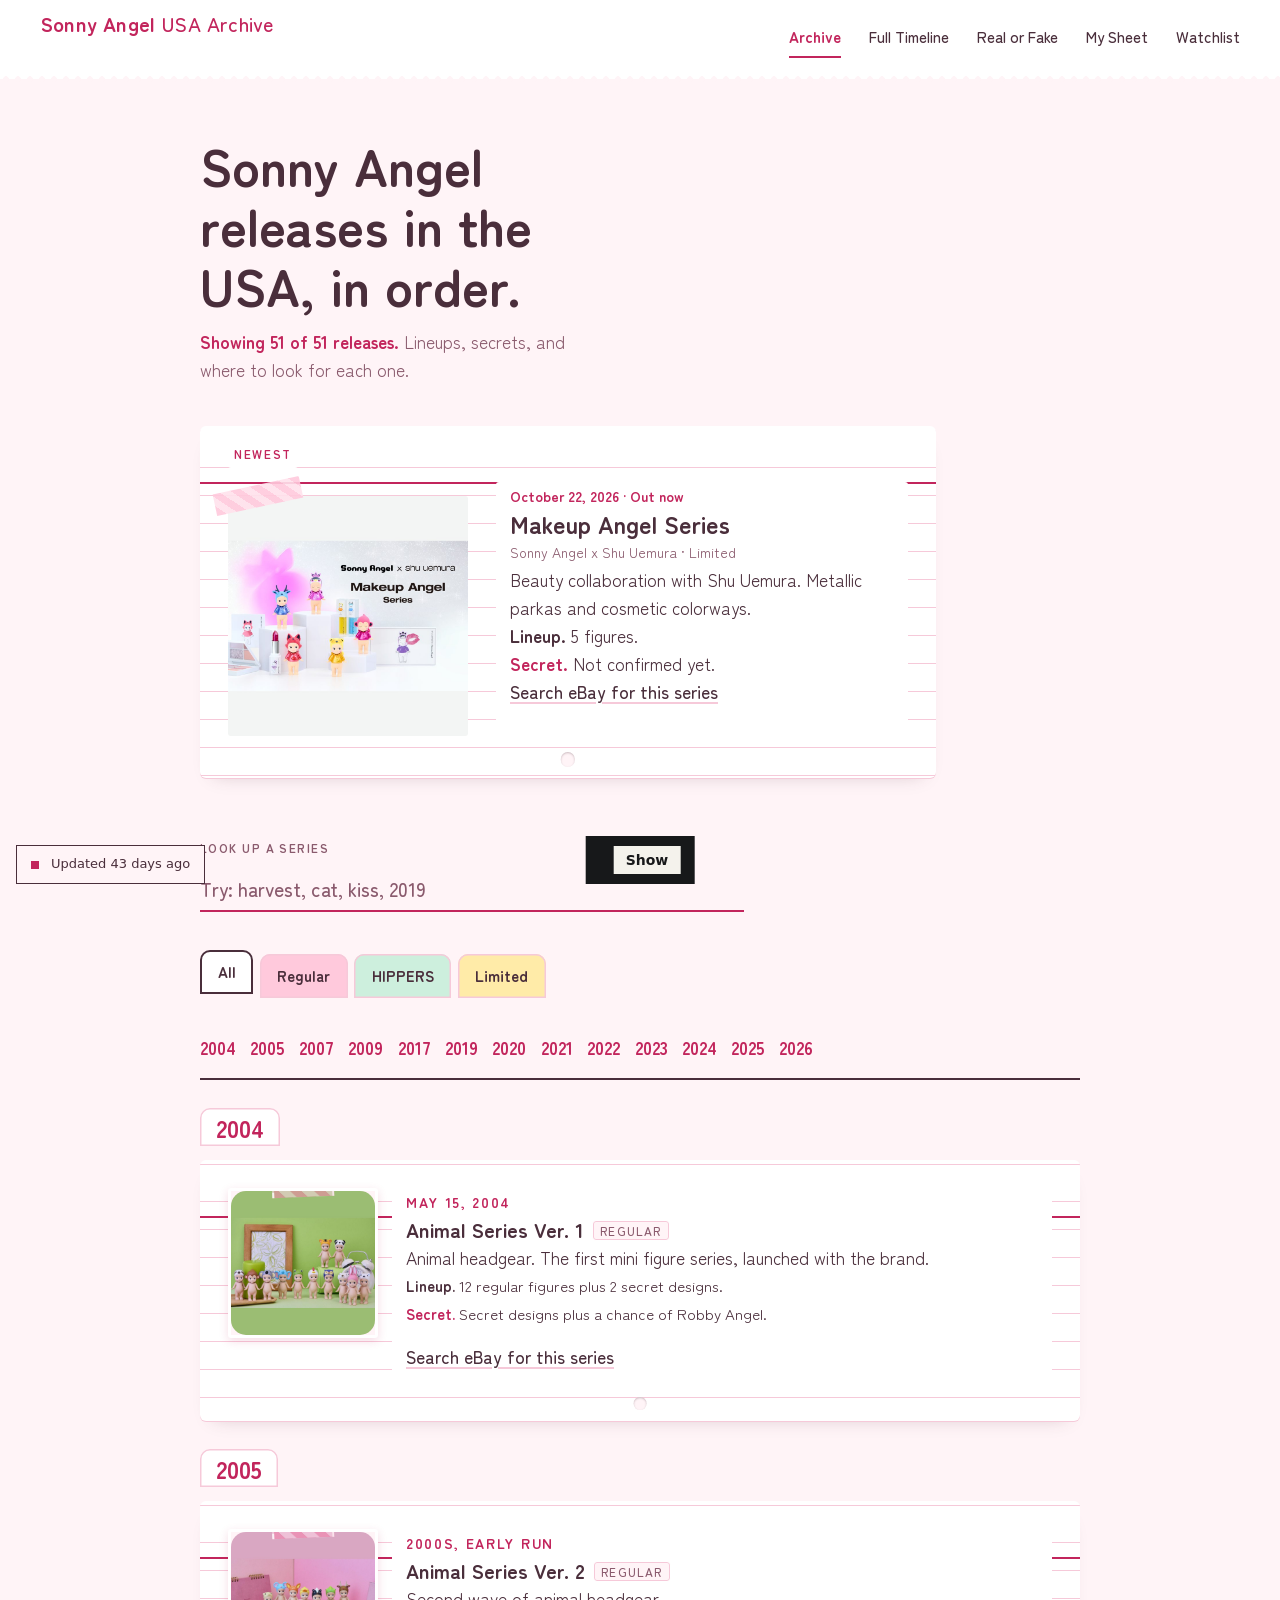
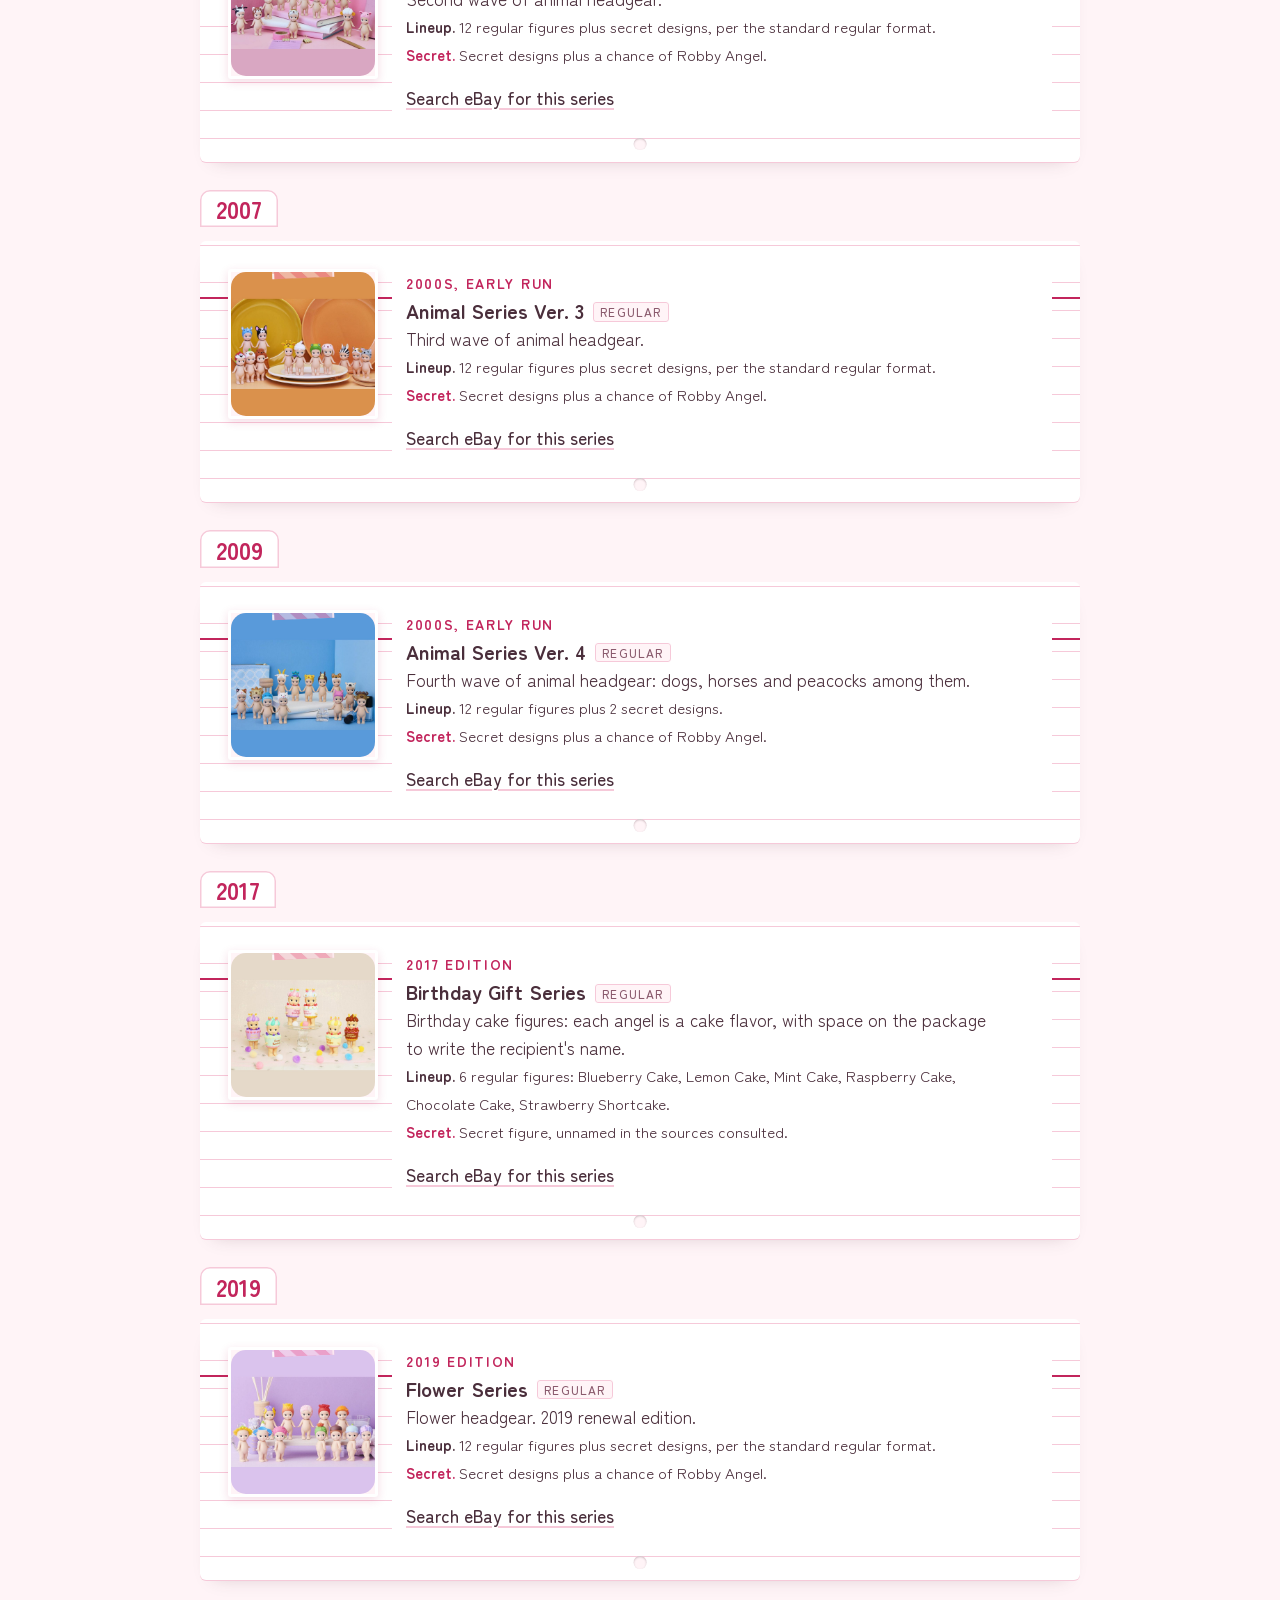
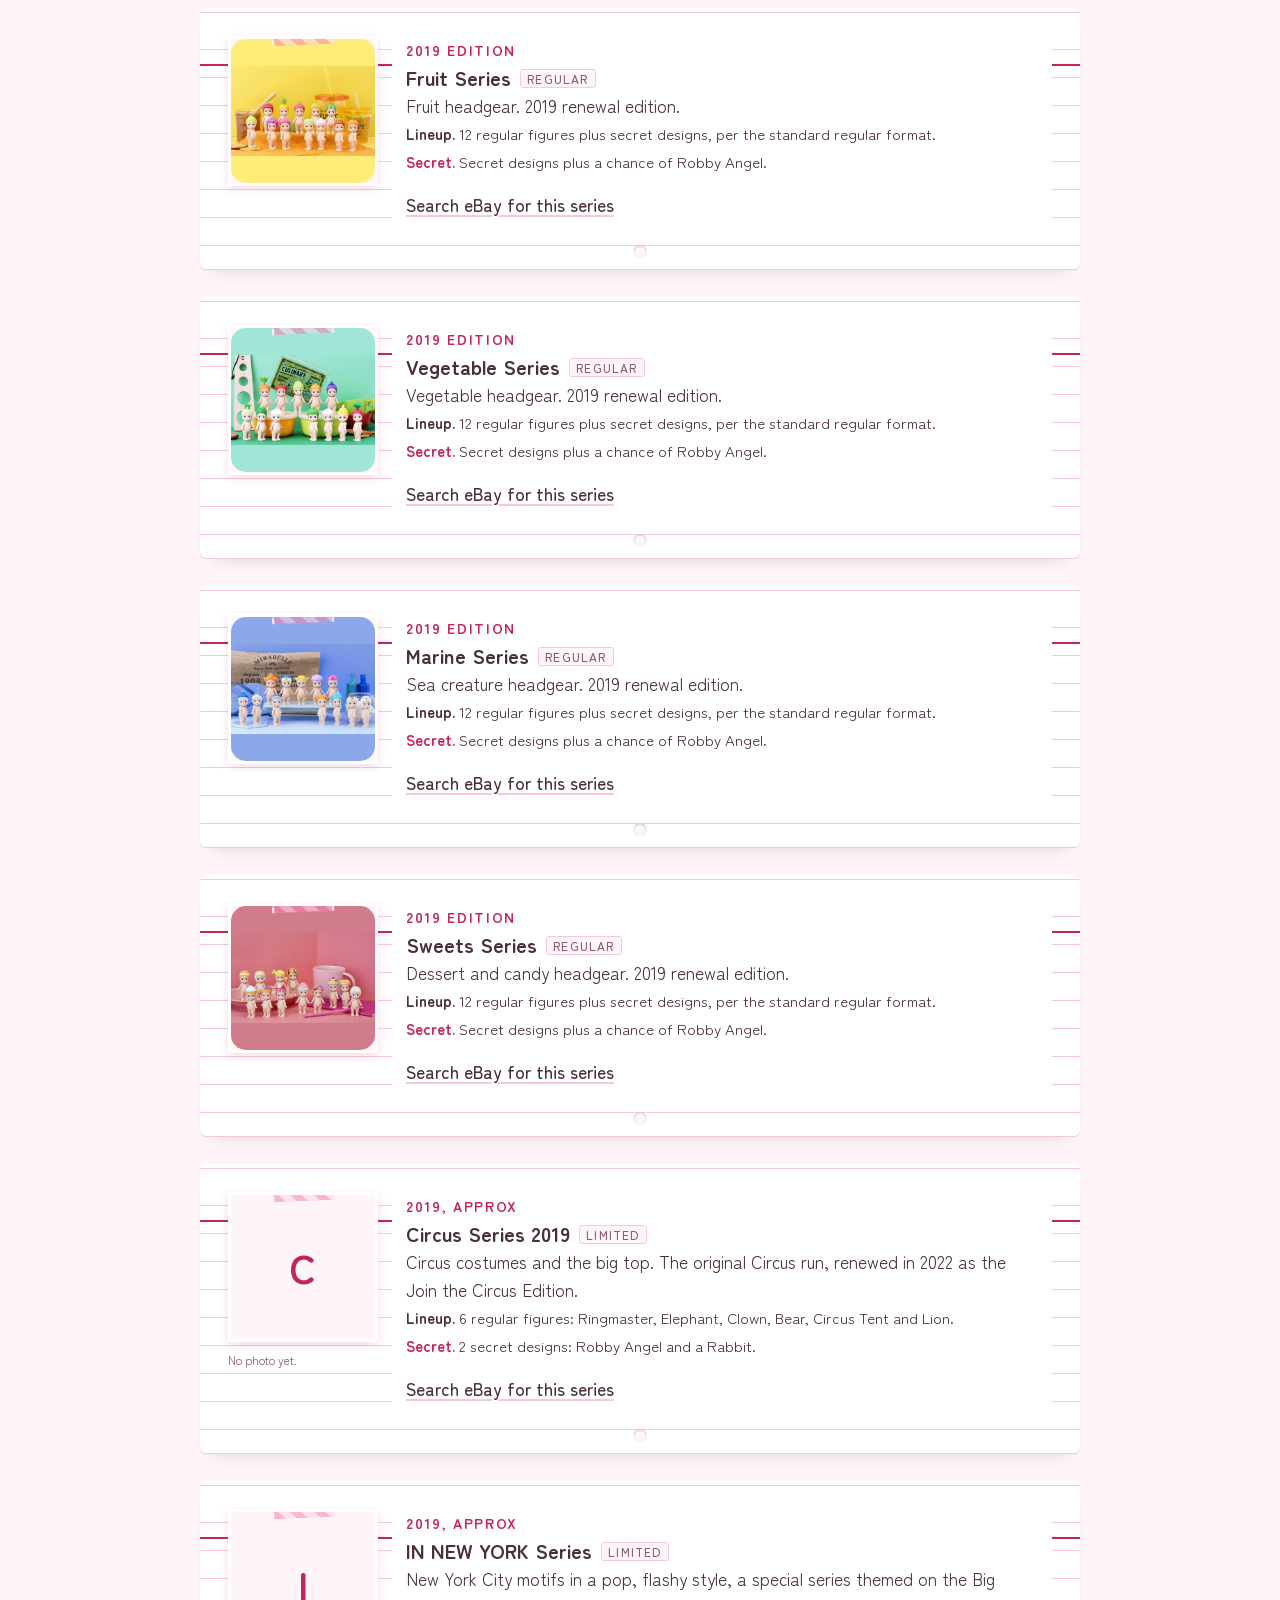
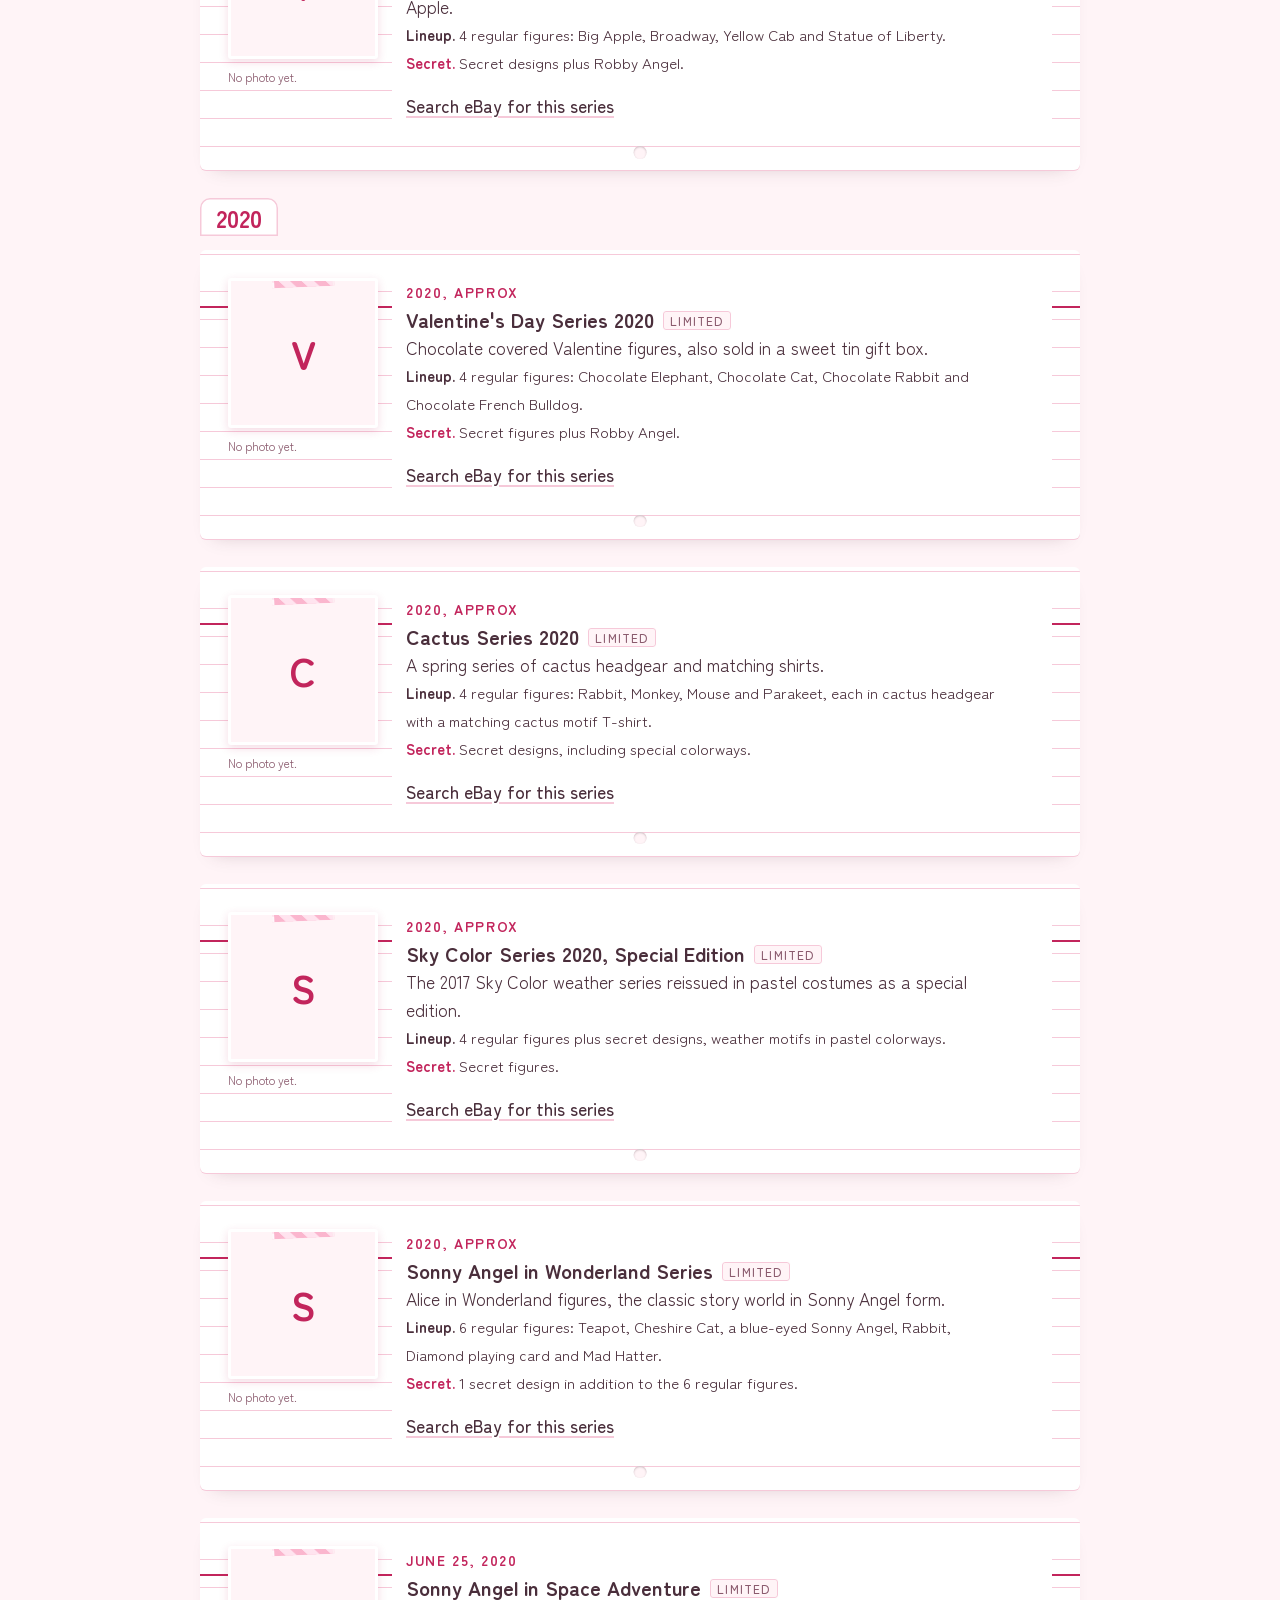
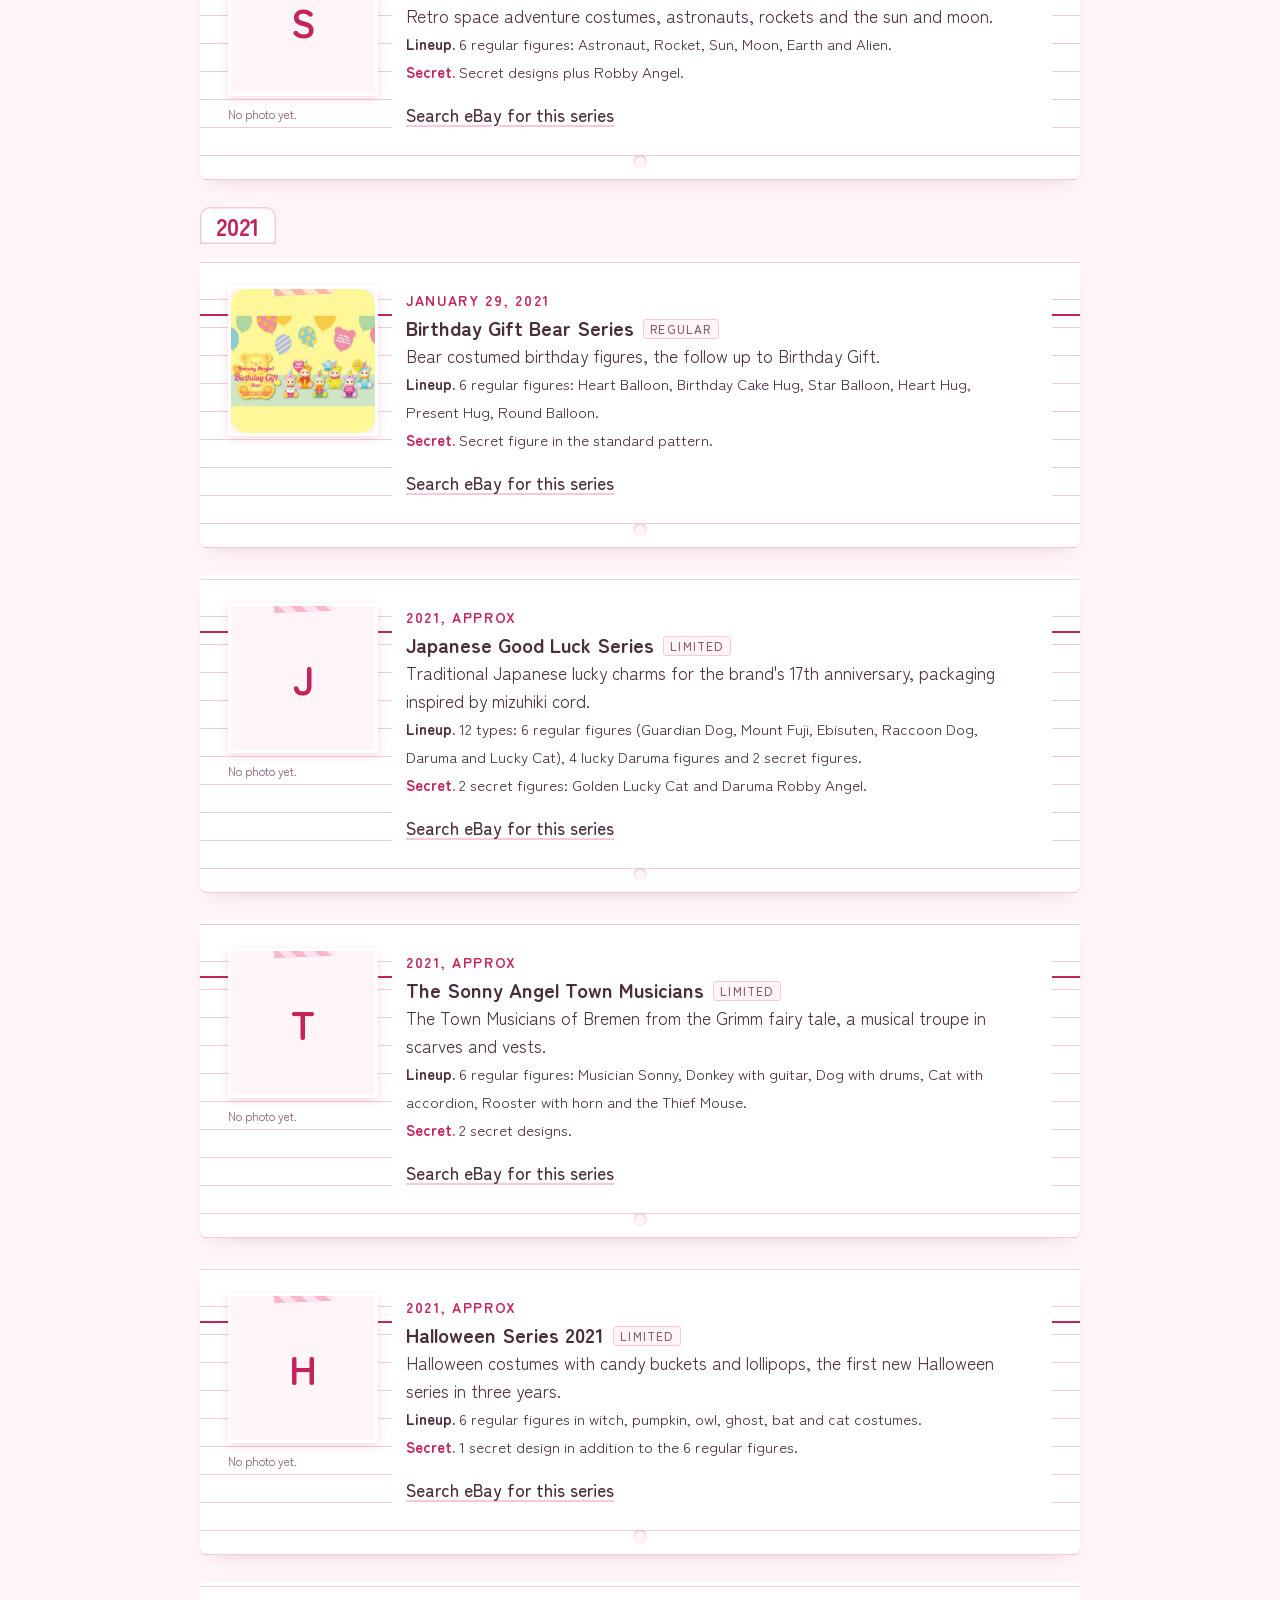
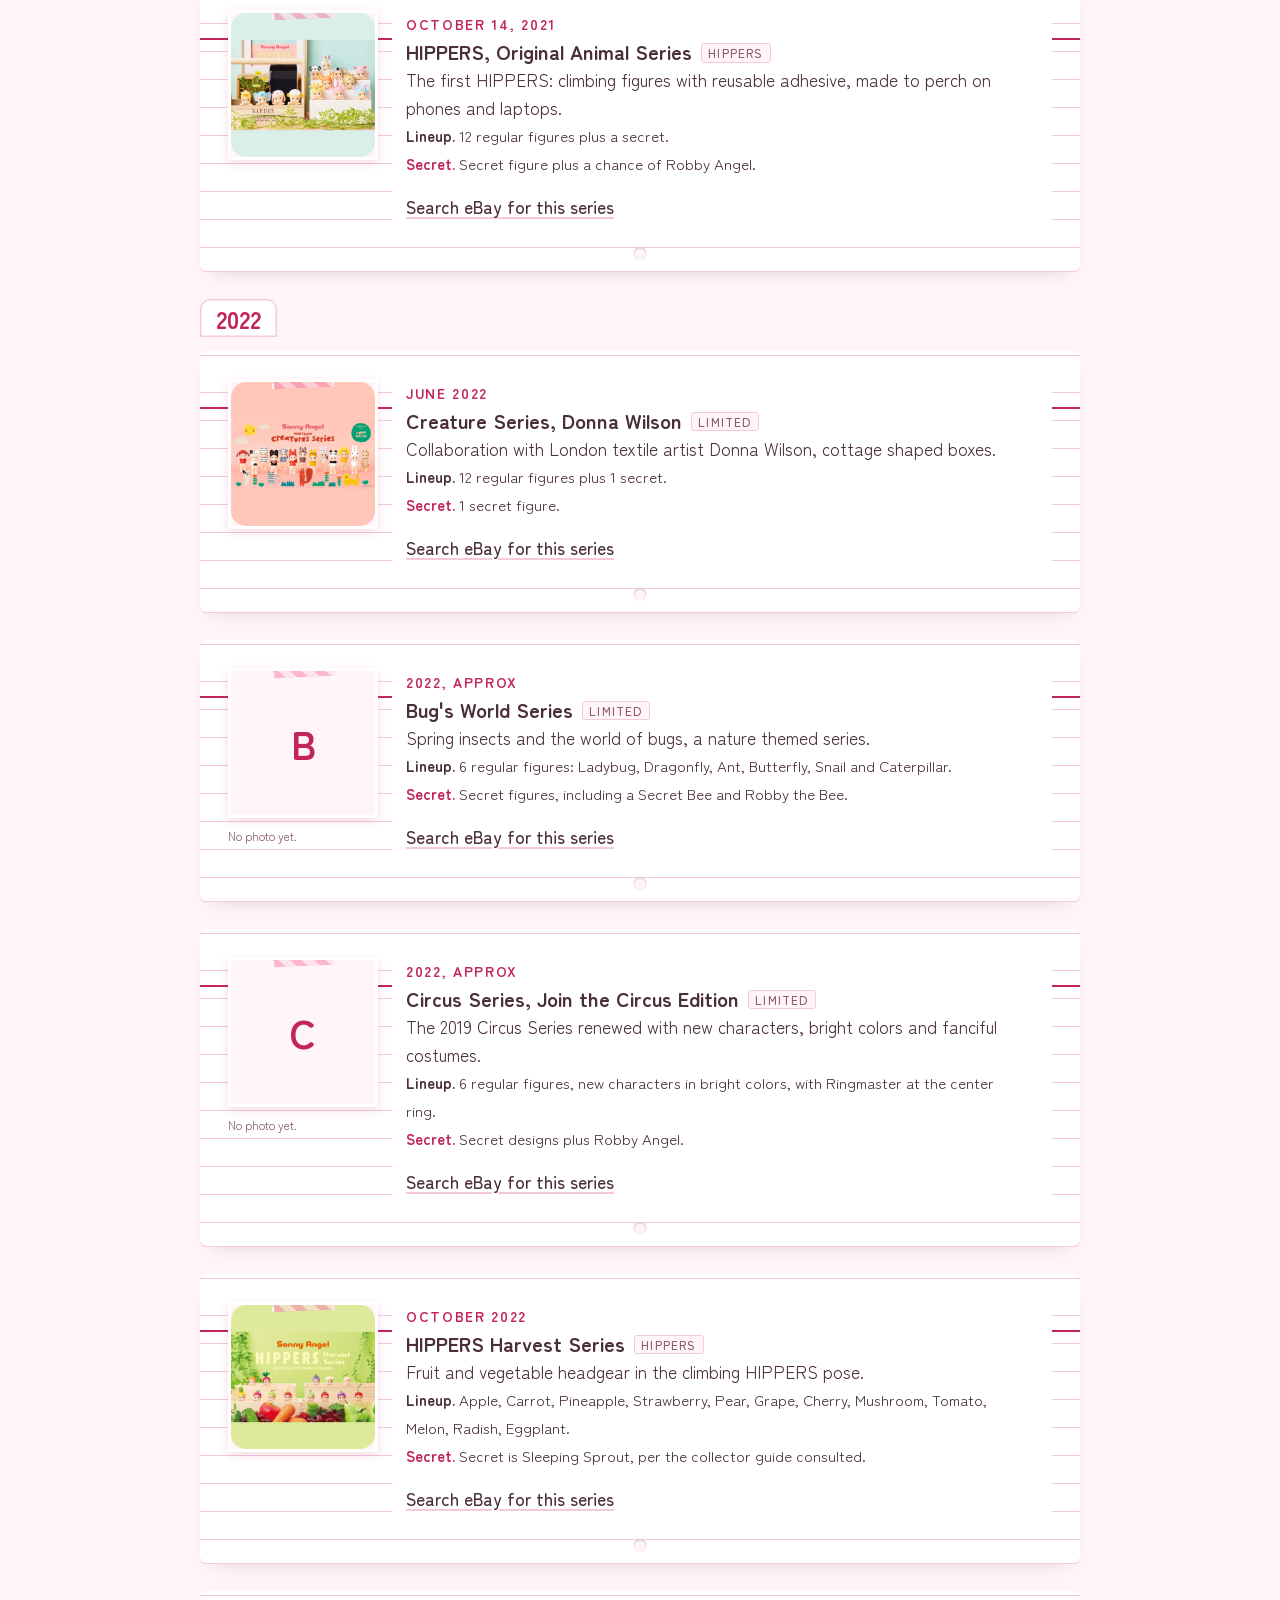
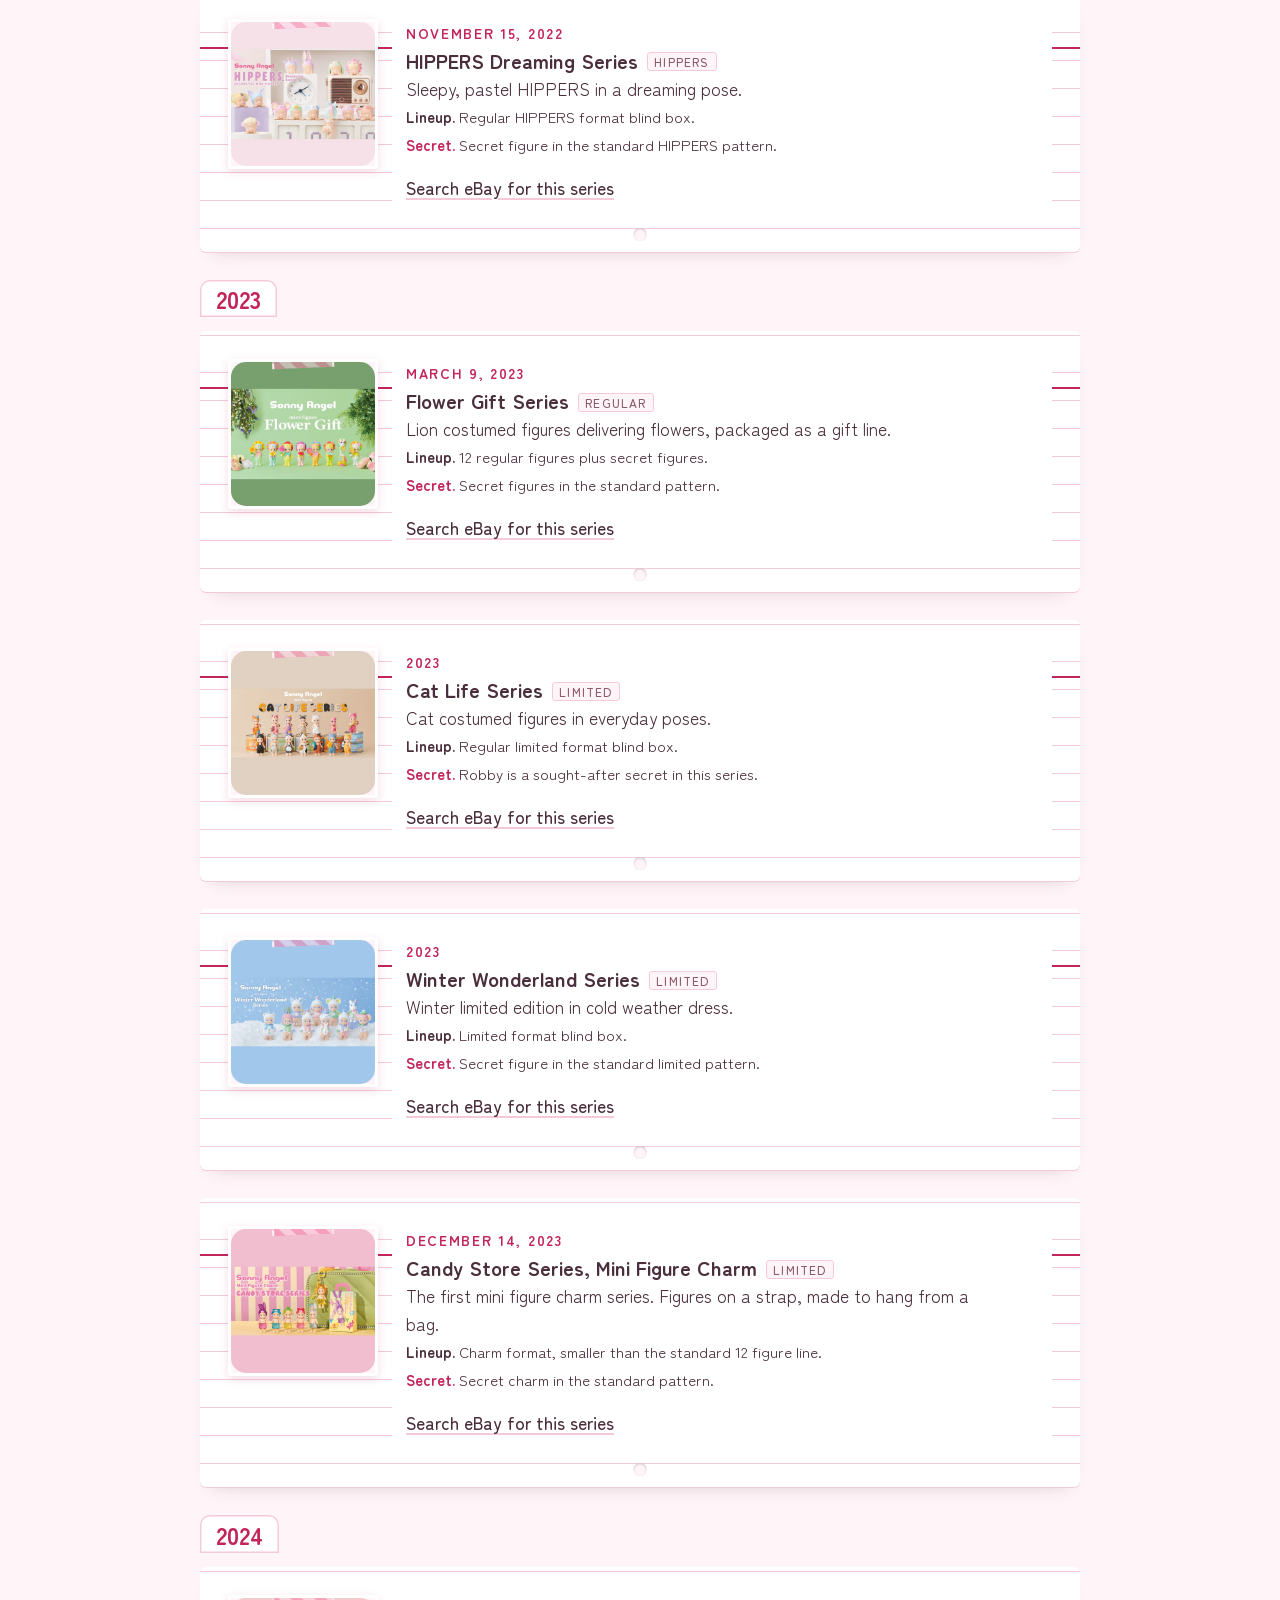
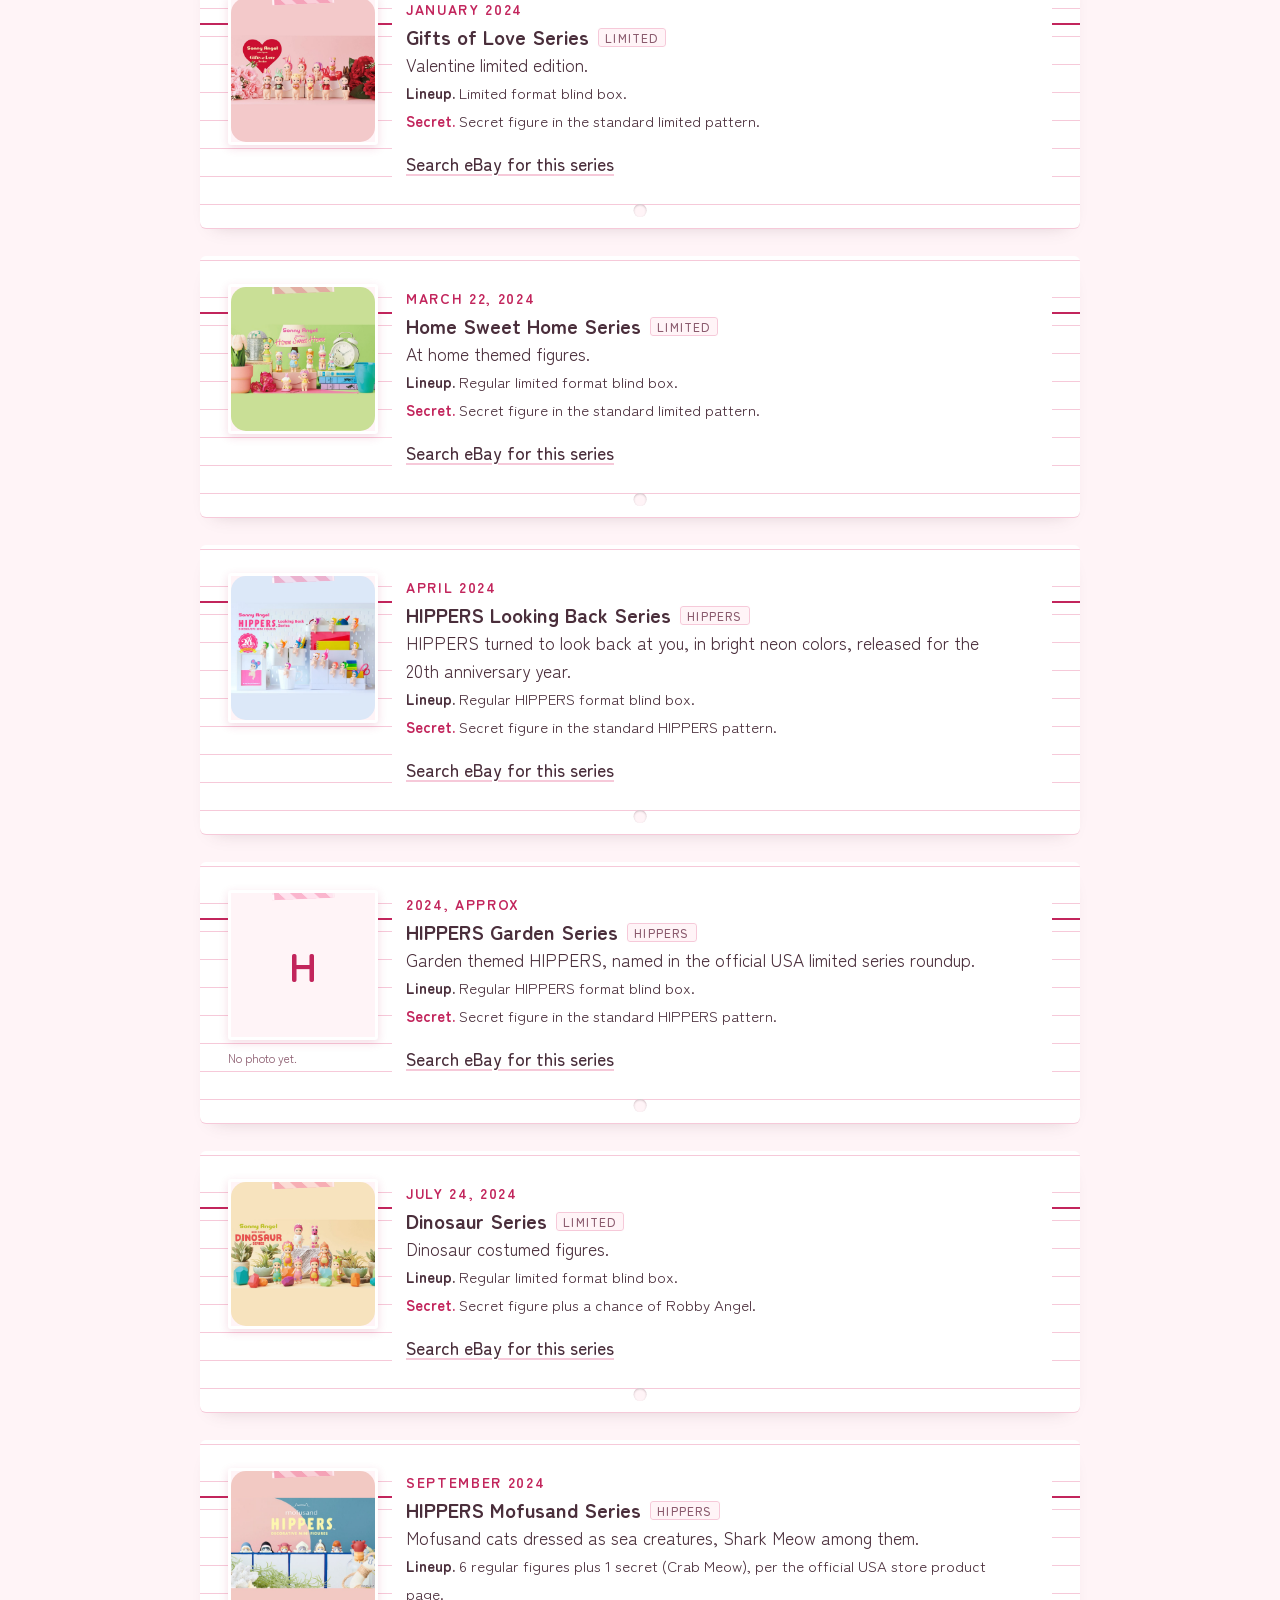
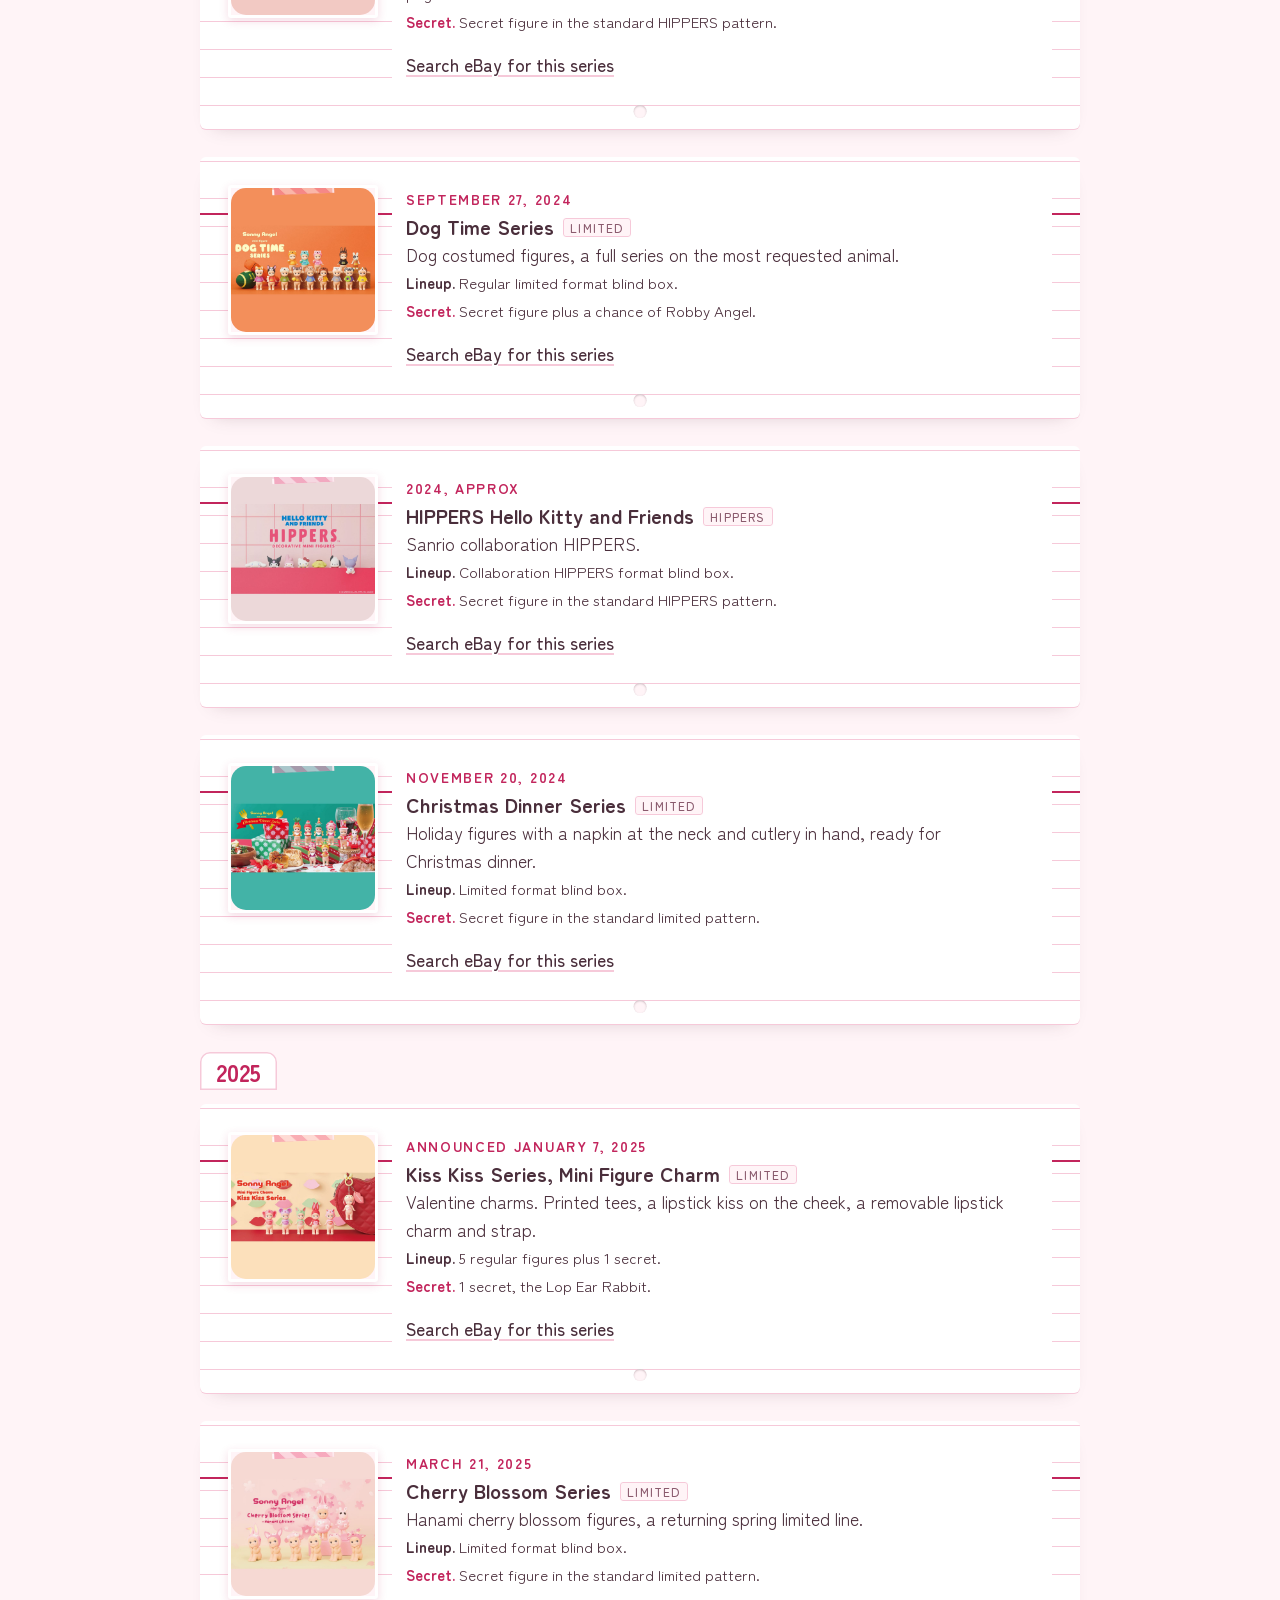
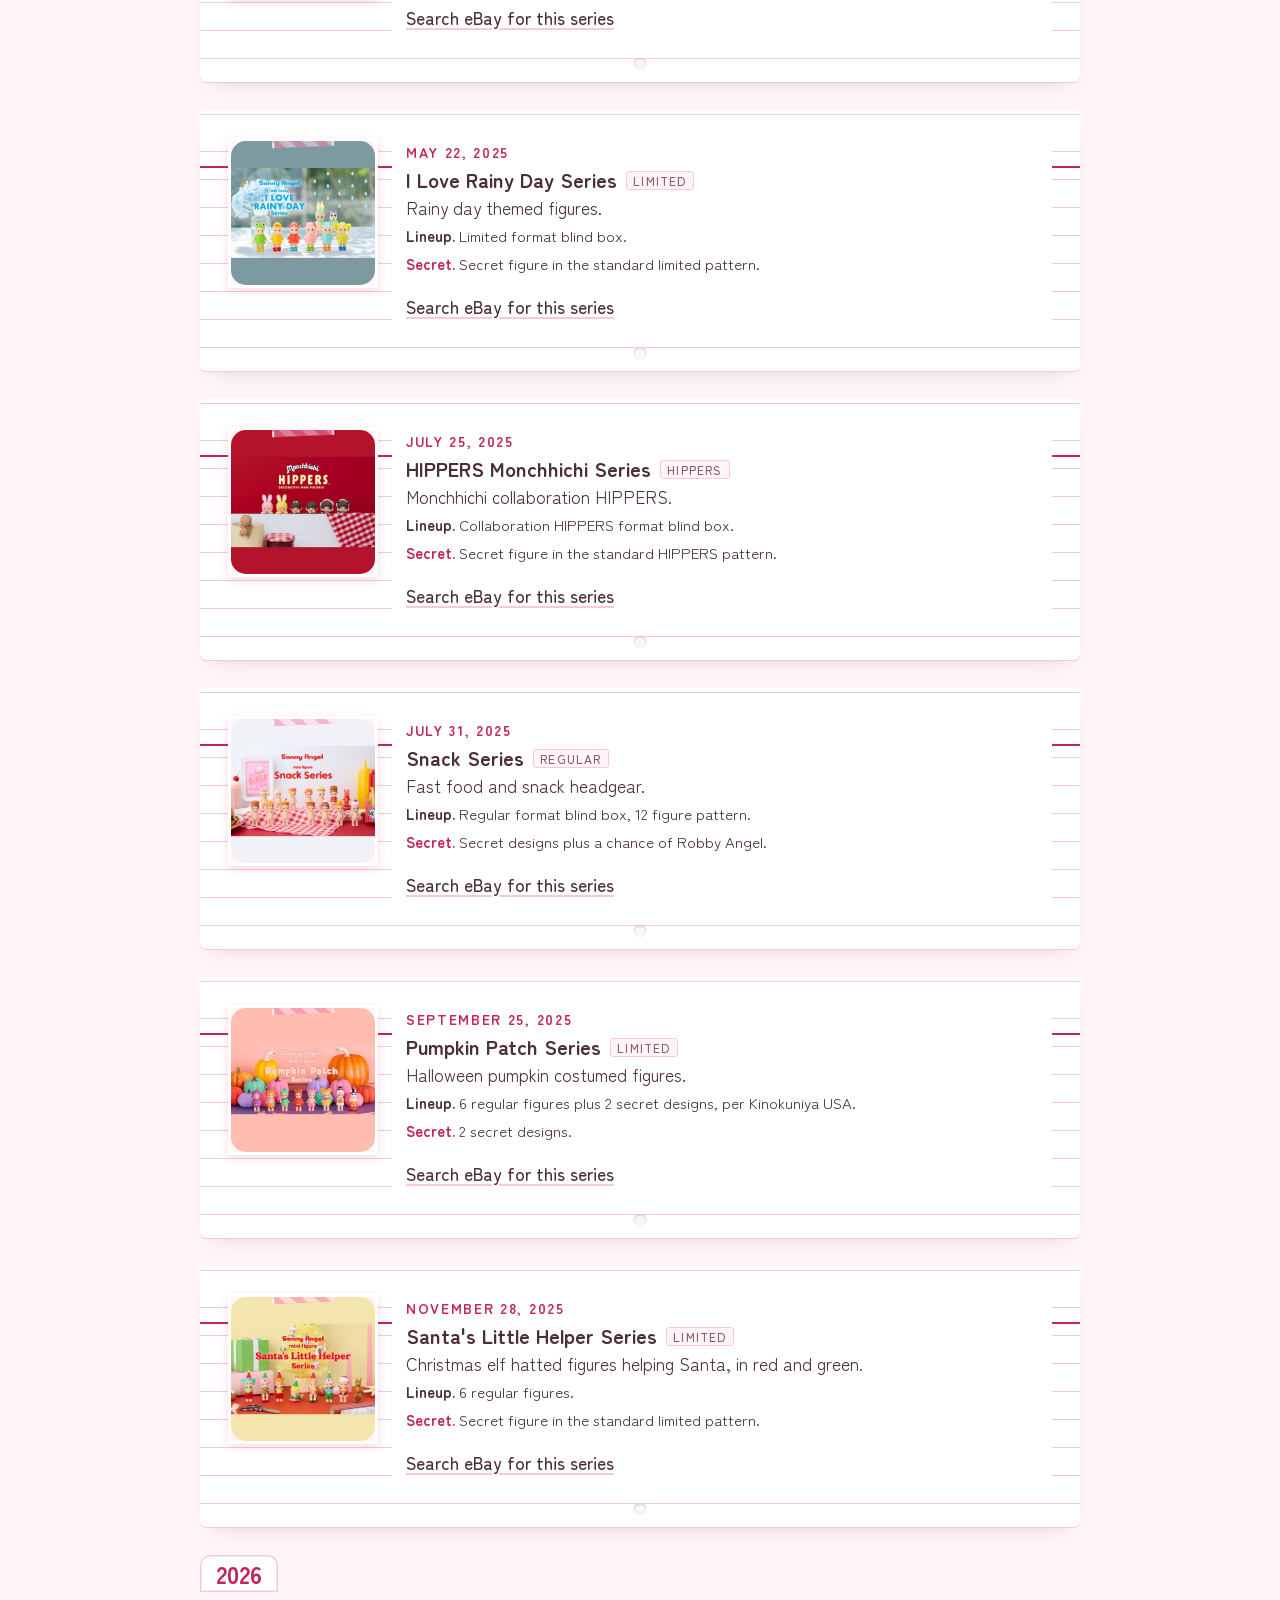
==== commit 2d8183fa: "Fleet-data migration: the store watcher already sits at the fleet path (scripts/heartbeat/stock.py) " ====
--- a/index.html
+++ b/index.html
@@ -4,11 +4,12 @@
 <meta charset="utf-8">
 <meta name="viewport" content="width=device-width, initial-scale=1">
 <title>Sonny Angel USA Archive. Releases.</title>
-<meta name="description" content="Every Sonny Angel release in the USA, in order, with a real or fake guide and a restock watchlist.">
+<meta name="description" content="Sonny Angel releases in the USA, in order, with a real or fake guide and a restock watchlist.">
 <meta name="theme-color" content="#FFF4F7">
 <link rel="preload" href="assets/fonts/zen-maru-gothic-latin-700.woff2" as="font" type="font/woff2" crossorigin>
 <link rel="stylesheet" href="assets/style.css">
 <link rel="stylesheet" href="assets/catalog.css">
+<link rel="stylesheet" href="assets/pulse.css">
 <link rel="icon" href="data:image/svg+xml,%3Csvg xmlns='http://www.w3.org/2000/svg' viewBox='0 0 32 32'%3E%3Crect width='32' height='32' rx='8' fill='%23FDEBF3'/%3E%3Ctext x='16' y='23' font-family='Georgia' font-size='20' fill='%23D6336C' text-anchor='middle'%3EA%3C/text%3E%3C/svg%3E">
 </head>
 <body>
@@ -19,38 +20,44 @@
     <a href="index.html" aria-current="page">Archive</a>
     <a href="timeline.html">Full Timeline</a>
     <a href="guide.html">Real or Fake</a>
+    <a href="sheet.html">My Sheet</a>
     <a href="watchlist.html">Watchlist</a>
   </nav>
 </header>
 <main>
   <section class="desk" aria-labelledby="desk-h">
-    <h1 id="desk-h">Every Sonny Angel release in the USA, in order.</h1>
+    <h1 id="desk-h">Sonny Angel releases in the USA, in order.</h1>
     <p class="desk-line"><span id="count-line">Showing 51 of 51 releases.</span> Lineups, secrets, and where to look for each one.</p>
-    <div id="featured-mount"><article class="index-card featured" aria-labelledby="new-h"><p class="card-tab">Newest</p><figure class="card-photo"><img src="assets/img/makeup-angel.jpg" alt="Official product photo, Makeup Angel Series, Sonny Angel x Shu Uemura" width="828" height="828" fetchpriority="high" decoding="async"><span class="tape" aria-hidden="true"></span></figure><div class="card-lines"><p class="card-date">October 22, 2026 · Out now</p><h2 class="card-name" id="new-h">Makeup Angel Series</h2><p class="card-collab">Sonny Angel x Shu Uemura · Limited</p><p>Beauty collaboration with Shu Uemura. Metallic parkas and cosmetic colorways.</p><p><b>Lineup.</b> 5 figures.</p><p><b class="secret">Secret.</b> Not confirmed yet.</p><p><a class="card-link" href="https://www.ebay.com/sch/i.html?_nkw=Sonny%20Angel%20Shu%20Uemura%20Makeup%20Angel%20Series" rel="noopener nofollow">Search eBay for this series</a></p></div><span class="card-hole" aria-hidden="true"></span></article></div>
+    <div id="featured-mount"><article class="index-card featured" aria-labelledby="new-h"><p class="card-tab">Newest</p><figure class="card-photo"><img src="assets/img/makeup-angel.jpg" alt="Official product photo, Makeup Angel Series, Sonny Angel x Shu Uemura" width="828" height="828" fetchpriority="high" decoding="async"><span class="tape" aria-hidden="true"></span></figure><div class="card-lines"><p class="card-date">October 22, 2026 · Out now</p><h2 class="card-name" id="new-h">Makeup Angel Series</h2><p class="card-collab">Sonny Angel x Shu Uemura · Limited</p><p>Beauty collaboration with Shu Uemura. Metallic parkas and cosmetic colorways.</p><p><b>Lineup.</b> 5 figures.</p><p><b class="secret">Secret.</b> Not confirmed yet.</p><p><a class="card-link" aria-label="Search eBay for Makeup Angel Series, Sonny Angel x Shu Uemura" href="https://www.ebay.com/sch/i.html?_nkw=Sonny%20Angel%20Shu%20Uemura%20Makeup%20Angel%20Series" rel="noopener nofollow">Search eBay for this series</a></p></div><span class="card-hole" aria-hidden="true"></span></article></div>
     <div class="finder">
       <form class="search" role="search" onsubmit="return false">
         <label for="q">Look up a series</label>
         <input id="q" type="search" placeholder="Try: harvest, cat, kiss, 2019" autocomplete="off">
       </form>
       <p class="filters" role="group" aria-label="Family filter">
-        <button type="button" data-f="all" class="on">All</button>
-        <button type="button" data-f="Regular">Regular</button>
-        <button type="button" data-f="HIPPERS">HIPPERS</button>
-        <button type="button" data-f="Limited">Limited</button>
+        <button type="button" data-f="all" class="on" aria-pressed="true">All</button>
+        <button type="button" data-f="Regular" aria-pressed="false">Regular</button>
+        <button type="button" data-f="HIPPERS" aria-pressed="false">HIPPERS</button>
+        <button type="button" data-f="Limited" aria-pressed="false">Limited</button>
       </p>
     </div>
   </section>
-  <section id="river" aria-live="polite"><div class="yearblock"><div class="year" aria-label="Year 2004">2004</div><div class="rows"><article class="drop"><div><div class="plate"><img src="assets/img/animal-1.jpg" alt="Official product photo, Animal Series Ver. 1" loading="lazy" decoding="async" onerror="this.parentNode.innerHTML='<span class=&quot;initial&quot; aria-hidden=&quot;true&quot;>A</span>'"></div></div><div class="dropbody"><p class="dropdate">May 15, 2004</p><h3 class="dropname">Animal Series Ver. 1<span class="fam">Regular</span></h3><p>Animal headgear. The first mini figure series, launched with the brand.</p><p class="lineup"><b>Lineup.</b> 12 regular figures plus 2 secret designs.</p><p class="secretline"><b>Secret.</b> Secret designs plus a chance of Robby Angel.</p><a class="ebay" href="https://www.ebay.com/sch/i.html?_nkw=Sonny%20Angel%20Animal%20Series%201%20blind%20box" rel="noopener nofollow">Search eBay for this series</a></div></article></div></div><div class="yearblock"><div class="year" aria-label="Year 2005">2005</div><div class="rows"><article class="drop"><div><div class="plate"><img src="assets/img/animal-2.jpg" alt="Official product photo, Animal Series Ver. 2" loading="lazy" decoding="async" onerror="this.parentNode.innerHTML='<span class=&quot;initial&quot; aria-hidden=&quot;true&quot;>A</span>'"></div></div><div class="dropbody"><p class="dropdate">2000s, early run</p><h3 class="dropname">Animal Series Ver. 2<span class="fam">Regular</span></h3><p>Second wave of animal headgear.</p><p class="lineup"><b>Lineup.</b> 12 regular figures plus secret designs, per the standard regular format.</p><p class="secretline"><b>Secret.</b> Secret designs plus a chance of Robby Angel.</p><a class="ebay" href="https://www.ebay.com/sch/i.html?_nkw=Sonny%20Angel%20Animal%20Series%202%20blind%20box" rel="noopener nofollow">Search eBay for this series</a></div></article></div></div><div class="yearblock"><div class="year" aria-label="Year 2007">2007</div><div class="rows"><article class="drop"><div><div class="plate"><img src="assets/img/animal-3.jpg" alt="Official product photo, Animal Series Ver. 3" loading="lazy" decoding="async" onerror="this.parentNode.innerHTML='<span class=&quot;initial&quot; aria-hidden=&quot;true&quot;>A</span>'"></div></div><div class="dropbody"><p class="dropdate">2000s, early run</p><h3 class="dropname">Animal Series Ver. 3<span class="fam">Regular</span></h3><p>Third wave of animal headgear.</p><p class="lineup"><b>Lineup.</b> 12 regular figures plus secret designs, per the standard regular format.</p><p class="secretline"><b>Secret.</b> Secret designs plus a chance of Robby Angel.</p><a class="ebay" href="https://www.ebay.com/sch/i.html?_nkw=Sonny%20Angel%20Animal%20Series%203%20blind%20box" rel="noopener nofollow">Search eBay for this series</a></div></article></div></div><div class="yearblock"><div class="year" aria-label="Year 2009">2009</div><div class="rows"><article class="drop"><div><div class="plate"><img src="assets/img/animal-4.jpg" alt="Official product photo, Animal Series Ver. 4" loading="lazy" decoding="async" onerror="this.parentNode.innerHTML='<span class=&quot;initial&quot; aria-hidden=&quot;true&quot;>A</span>'"></div></div><div class="dropbody"><p class="dropdate">2000s, early run</p><h3 class="dropname">Animal Series Ver. 4<span class="fam">Regular</span></h3><p>Fourth wave of animal headgear: dogs, horses and peacocks among them.</p><p class="lineup"><b>Lineup.</b> 12 regular figures plus 2 secret designs.</p><p class="secretline"><b>Secret.</b> Secret designs plus a chance of Robby Angel.</p><a class="ebay" href="https://www.ebay.com/sch/i.html?_nkw=Sonny%20Angel%20Animal%20Series%204%20blind%20box" rel="noopener nofollow">Search eBay for this series</a></div></article></div></div><div class="yearblock"><div class="year" aria-label="Year 2017">2017</div><div class="rows"><article class="drop"><div><div class="plate"><img src="assets/img/birthday-gift.jpg" alt="Official product photo, Birthday Gift Series" loading="lazy" decoding="async" onerror="this.parentNode.innerHTML='<span class=&quot;initial&quot; aria-hidden=&quot;true&quot;>B</span>'"></div></div><div class="dropbody"><p class="dropdate">2017 edition</p><h3 class="dropname">Birthday Gift Series<span class="fam">Regular</span></h3><p>Birthday cake figures: each angel is a cake flavor, with space on the package to write the recipient's name.</p><p class="lineup"><b>Lineup.</b> 6 regular figures: Blueberry Cake, Lemon Cake, Mint Cake, Raspberry Cake, Chocolate Cake, Strawberry Shortcake.</p><p class="secretline"><b>Secret.</b> Secret figure, unnamed in the sources consulted.</p><a class="ebay" href="https://www.ebay.com/sch/i.html?_nkw=Sonny%20Angel%20Birthday%20Gift%20Series%20blind%20box" rel="noopener nofollow">Search eBay for this series</a></div></article></div></div><div class="yearblock"><div class="year" aria-label="Year 2019">2019</div><div class="rows"><article class="drop"><div><div class="plate"><img src="assets/img/flower.jpg" alt="Official product photo, Flower Series" loading="lazy" decoding="async" onerror="this.parentNode.innerHTML='<span class=&quot;initial&quot; aria-hidden=&quot;true&quot;>F</span>'"></div></div><div class="dropbody"><p class="dropdate">2019 edition</p><h3 class="dropname">Flower Series<span class="fam">Regular</span></h3><p>Flower headgear. 2019 renewal edition.</p><p class="lineup"><b>Lineup.</b> 12 regular figures plus secret designs, per the standard regular format.</p><p class="secretline"><b>Secret.</b> Secret designs plus a chance of Robby Angel.</p><a class="ebay" href="https://www.ebay.com/sch/i.html?_nkw=Sonny%20Angel%20Flower%20Series%20blind%20box" rel="noopener nofollow">Search eBay for this series</a></div></article><article class="drop"><div><div class="plate"><img src="assets/img/fruit.jpg" alt="Official product photo, Fruit Series" loading="lazy" decoding="async" onerror="this.parentNode.innerHTML='<span class=&quot;initial&quot; aria-hidden=&quot;true&quot;>F</span>'"></div></div><div class="dropbody"><p class="dropdate">2019 edition</p><h3 class="dropname">Fruit Series<span class="fam">Regular</span></h3><p>Fruit headgear. 2019 renewal edition.</p><p class="lineup"><b>Lineup.</b> 12 regular figures plus secret designs, per the standard regular format.</p><p class="secretline"><b>Secret.</b> Secret designs plus a chance of Robby Angel.</p><a class="ebay" href="https://www.ebay.com/sch/i.html?_nkw=Sonny%20Angel%20Fruit%20Series%20blind%20box" rel="noopener nofollow">Search eBay for this series</a></div></article><article class="drop"><div><div class="plate"><img src="assets/img/vegetable.jpg" alt="Official product photo, Vegetable Series" loading="lazy" decoding="async" onerror="this.parentNode.innerHTML='<span class=&quot;initial&quot; aria-hidden=&quot;true&quot;>V</span>'"></div></div><div class="dropbody"><p class="dropdate">2019 edition</p><h3 class="dropname">Vegetable Series<span class="fam">Regular</span></h3><p>Vegetable headgear. 2019 renewal edition.</p><p class="lineup"><b>Lineup.</b> 12 regular figures plus secret designs, per the standard regular format.</p><p class="secretline"><b>Secret.</b> Secret designs plus a chance of Robby Angel.</p><a class="ebay" href="https://www.ebay.com/sch/i.html?_nkw=Sonny%20Angel%20Vegetable%20Series%20blind%20box" rel="noopener nofollow">Search eBay for this series</a></div></article><article class="drop"><div><div class="plate"><img src="assets/img/marine.jpg" alt="Official product photo, Marine Series" loading="lazy" decoding="async" onerror="this.parentNode.innerHTML='<span class=&quot;initial&quot; aria-hidden=&quot;true&quot;>M</span>'"></div></div><div class="dropbody"><p class="dropdate">2019 edition</p><h3 class="dropname">Marine Series<span class="fam">Regular</span></h3><p>Sea creature headgear. 2019 renewal edition.</p><p class="lineup"><b>Lineup.</b> 12 regular figures plus secret designs, per the standard regular format.</p><p class="secretline"><b>Secret.</b> Secret designs plus a chance of Robby Angel.</p><a class="ebay" href="https://www.ebay.com/sch/i.html?_nkw=Sonny%20Angel%20Marine%20Series%20blind%20box" rel="noopener nofollow">Search eBay for this series</a></div></article><article class="drop"><div><div class="plate"><img src="assets/img/sweets.jpg" alt="Official product photo, Sweets Series" loading="lazy" decoding="async" onerror="this.parentNode.innerHTML='<span class=&quot;initial&quot; aria-hidden=&quot;true&quot;>S</span>'"></div></div><div class="dropbody"><p class="dropdate">2019 edition</p><h3 class="dropname">Sweets Series<span class="fam">Regular</span></h3><p>Dessert and candy headgear. 2019 renewal edition.</p><p class="lineup"><b>Lineup.</b> 12 regular figures plus secret designs, per the standard regular format.</p><p class="secretline"><b>Secret.</b> Secret designs plus a chance of Robby Angel.</p><a class="ebay" href="https://www.ebay.com/sch/i.html?_nkw=Sonny%20Angel%20Sweets%20Series%20blind%20box" rel="noopener nofollow">Search eBay for this series</a></div></article><article class="drop"><div><div class="plate"><span class="initial" aria-hidden="true">C</span></div><p class="nophoto">No photo yet.</p></div><div class="dropbody"><p class="dropdate">2019, approx</p><h3 class="dropname">Circus Series 2019<span class="fam">Limited</span></h3><p>Circus costumes and the big top. The original Circus run, renewed in 2022 as the Join the Circus Edition.</p><p class="lineup"><b>Lineup.</b> 6 regular figures: Ringmaster, Elephant, Clown, Bear, Circus Tent and Lion.</p><p class="secretline"><b>Secret.</b> 2 secret designs: Robby Angel and a Rabbit.</p><a class="ebay" href="https://www.ebay.com/sch/i.html?_nkw=Sonny%20Angel%20Circus%20Series%202019%20blind%20box" rel="noopener nofollow">Search eBay for this series</a></div></article><article class="drop"><div><div class="plate"><span class="initial" aria-hidden="true">I</span></div><p class="nophoto">No photo yet.</p></div><div class="dropbody"><p class="dropdate">2019, approx</p><h3 class="dropname">IN NEW YORK Series<span class="fam">Limited</span></h3><p>New York City motifs in a pop, flashy style, a special series themed on the Big Apple.</p><p class="lineup"><b>Lineup.</b> 4 regular figures: Big Apple, Broadway, Yellow Cab and Statue of Liberty.</p><p class="secretline"><b>Secret.</b> Secret designs plus Robby Angel.</p><a class="ebay" href="https://www.ebay.com/sch/i.html?_nkw=Sonny%20Angel%20IN%20NEW%20YORK%20Series%20blind%20box" rel="noopener nofollow">Search eBay for this series</a></div></article></div></div><div class="yearblock"><div class="year" aria-label="Year 2020">2020</div><div class="rows"><article class="drop"><div><div class="plate"><span class="initial" aria-hidden="true">V</span></div><p class="nophoto">No photo yet.</p></div><div class="dropbody"><p class="dropdate">2020, approx</p><h3 class="dropname">Valentine's Day Series 2020<span class="fam">Limited</span></h3><p>Chocolate covered Valentine figures, also sold in a sweet tin gift box.</p><p class="lineup"><b>Lineup.</b> 4 regular figures: Chocolate Elephant, Chocolate Cat, Chocolate Rabbit and Chocolate French Bulldog.</p><p class="secretline"><b>Secret.</b> Secret figures plus Robby Angel.</p><a class="ebay" href="https://www.ebay.com/sch/i.html?_nkw=Sonny%20Angel%20Valentine's%20Day%20Series%202020%20blind%20box" rel="noopener nofollow">Search eBay for this series</a></div></article><article class="drop"><div><div class="plate"><span class="initial" aria-hidden="true">C</span></div><p class="nophoto">No photo yet.</p></div><div class="dropbody"><p class="dropdate">2020, approx</p><h3 class="dropname">Cactus Series 2020<span class="fam">Limited</span></h3><p>A spring series of cactus headgear and matching shirts.</p><p class="lineup"><b>Lineup.</b> 4 regular figures: Rabbit, Monkey, Mouse and Parakeet, each in cactus headgear with a matching cactus motif T-shirt.</p><p class="secretline"><b>Secret.</b> Secret designs, including special colorways.</p><a class="ebay" href="https://www.ebay.com/sch/i.html?_nkw=Sonny%20Angel%20Cactus%20Series%202020%20blind%20box" rel="noopener nofollow">Search eBay for this series</a></div></article><article class="drop"><div><div class="plate"><span class="initial" aria-hidden="true">S</span></div><p class="nophoto">No photo yet.</p></div><div class="dropbody"><p class="dropdate">2020, approx</p><h3 class="dropname">Sky Color Series 2020, Special Edition<span class="fam">Limited</span></h3><p>The 2017 Sky Color weather series reissued in pastel costumes as a special edition.</p><p class="lineup"><b>Lineup.</b> 4 regular figures plus secret designs, weather motifs in pastel colorways.</p><p class="secretline"><b>Secret.</b> Secret figures.</p><a class="ebay" href="https://www.ebay.com/sch/i.html?_nkw=Sonny%20Angel%20Sky%20Color%20Series%202020%20blind%20box" rel="noopener nofollow">Search eBay for this series</a></div></article><article class="drop"><div><div class="plate"><span class="initial" aria-hidden="true">S</span></div><p class="nophoto">No photo yet.</p></div><div class="dropbody"><p class="dropdate">2020, approx</p><h3 class="dropname">Sonny Angel in Wonderland Series<span class="fam">Limited</span></h3><p>Alice in Wonderland figures, the classic story world in Sonny Angel form.</p><p class="lineup"><b>Lineup.</b> 6 regular figures: Teapot, Cheshire Cat, a blue-eyed Sonny Angel, Rabbit, Diamond playing card and Mad Hatter.</p><p class="secretline"><b>Secret.</b> 1 secret design in addition to the 6 regular figures.</p><a class="ebay" href="https://www.ebay.com/sch/i.html?_nkw=Sonny%20Angel%20in%20Wonderland%20Series%20blind%20box" rel="noopener nofollow">Search eBay for this series</a></div></article><article class="drop"><div><div class="plate"><span class="initial" aria-hidden="true">S</span></div><p class="nophoto">No photo yet.</p></div><div class="dropbody"><p class="dropdate">June 25, 2020</p><h3 class="dropname">Sonny Angel in Space Adventure<span class="fam">Limited</span></h3><p>Retro space adventure costumes, astronauts, rockets and the sun and moon.</p><p class="lineup"><b>Lineup.</b> 6 regular figures: Astronaut, Rocket, Sun, Moon, Earth and Alien.</p><p class="secretline"><b>Secret.</b> Secret designs plus Robby Angel.</p><a class="ebay" href="https://www.ebay.com/sch/i.html?_nkw=Sonny%20Angel%20in%20Space%20Adventure%20blind%20box" rel="noopener nofollow">Search eBay for this series</a></div></article></div></div><div class="yearblock"><div class="year" aria-label="Year 2021">2021</div><div class="rows"><article class="drop"><div><div class="plate"><img src="assets/img/birthday-gift-bear.jpg" alt="Official product photo, Birthday Gift Bear Series" loading="lazy" decoding="async" onerror="this.parentNode.innerHTML='<span class=&quot;initial&quot; aria-hidden=&quot;true&quot;>B</span>'"></div></div><div class="dropbody"><p class="dropdate">January 29, 2021</p><h3 class="dropname">Birthday Gift Bear Series<span class="fam">Regular</span></h3><p>Bear costumed birthday figures, the follow up to Birthday Gift.</p><p class="lineup"><b>Lineup.</b> 6 regular figures: Heart Balloon, Birthday Cake Hug, Star Balloon, Heart Hug, Present Hug, Round Balloon.</p><p class="secretline"><b>Secret.</b> Secret figure in the standard pattern.</p><a class="ebay" href="https://www.ebay.com/sch/i.html?_nkw=Sonny%20Angel%20Birthday%20Gift%20Bear%20Series%20blind%20box" rel="noopener nofollow">Search eBay for this series</a></div></article><article class="drop"><div><div class="plate"><span class="initial" aria-hidden="true">J</span></div><p class="nophoto">No photo yet.</p></div><div class="dropbody"><p class="dropdate">2021, approx</p><h3 class="dropname">Japanese Good Luck Series<span class="fam">Limited</span></h3><p>Traditional Japanese lucky charms for the brand's 17th anniversary, packaging inspired by mizuhiki cord.</p><p class="lineup"><b>Lineup.</b> 12 types: 6 regular figures (Guardian Dog, Mount Fuji, Ebisuten, Raccoon Dog, Daruma and Lucky Cat), 4 lucky Daruma figures and 2 secret figures.</p><p class="secretline"><b>Secret.</b> 2 secret figures: Golden Lucky Cat and Daruma Robby Angel.</p><a class="ebay" href="https://www.ebay.com/sch/i.html?_nkw=Sonny%20Angel%20Japanese%20Good%20Luck%20Series%20blind%20box" rel="noopener nofollow">Search eBay for this series</a></div></article><article class="drop"><div><div class="plate"><span class="initial" aria-hidden="true">T</span></div><p class="nophoto">No photo yet.</p></div><div class="dropbody"><p class="dropdate">2021, approx</p><h3 class="dropname">The Sonny Angel Town Musicians<span class="fam">Limited</span></h3><p>The Town Musicians of Bremen from the Grimm fairy tale, a musical troupe in scarves and vests.</p><p class="lineup"><b>Lineup.</b> 6 regular figures: Musician Sonny, Donkey with guitar, Dog with drums, Cat with accordion, Rooster with horn and the Thief Mouse.</p><p class="secretline"><b>Secret.</b> 2 secret designs.</p><a class="ebay" href="https://www.ebay.com/sch/i.html?_nkw=Sonny%20Angel%20Town%20Musicians%20blind%20box" rel="noopener nofollow">Search eBay for this series</a></div></article><article class="drop"><div><div class="plate"><span class="initial" aria-hidden="true">H</span></div><p class="nophoto">No photo yet.</p></div><div class="dropbody"><p class="dropdate">2021, approx</p><h3 class="dropname">Halloween Series 2021<span class="fam">Limited</span></h3><p>Halloween costumes with candy buckets and lollipops, the first new Halloween series in three years.</p><p class="lineup"><b>Lineup.</b> 6 regular figures in witch, pumpkin, owl, ghost, bat and cat costumes.</p><p class="secretline"><b>Secret.</b> 1 secret design in addition to the 6 regular figures.</p><a class="ebay" href="https://www.ebay.com/sch/i.html?_nkw=Sonny%20Angel%20Halloween%20Series%202021%20blind%20box" rel="noopener nofollow">Search eBay for this series</a></div></article><article class="drop"><div><div class="plate"><img src="assets/img/hippers-animal.jpg" alt="Official product photo, HIPPERS, Original Animal Series" loading="lazy" decoding="async" onerror="this.parentNode.innerHTML='<span class=&quot;initial&quot; aria-hidden=&quot;true&quot;>H</span>'"></div></div><div class="dropbody"><p class="dropdate">October 14, 2021</p><h3 class="dropname">HIPPERS, Original Animal Series<span class="fam">HIPPERS</span></h3><p>The first HIPPERS: climbing figures with reusable adhesive, made to perch on phones and laptops.</p><p class="lineup"><b>Lineup.</b> 12 regular figures plus a secret.</p><p class="secretline"><b>Secret.</b> Secret figure plus a chance of Robby Angel.</p><a class="ebay" href="https://www.ebay.com/sch/i.html?_nkw=Sonny%20Angel%20HIPPERS%20blind%20box" rel="noopener nofollow">Search eBay for this series</a></div></article></div></div><div class="yearblock"><div class="year" aria-label="Year 2022">2022</div><div class="rows"><article class="drop"><div><div class="plate"><img src="assets/img/creature-donna-wilson.jpg" alt="Official product photo, Creature Series, Donna Wilson" loading="lazy" decoding="async" onerror="this.parentNode.innerHTML='<span class=&quot;initial&quot; aria-hidden=&quot;true&quot;>C</span>'"></div></div><div class="dropbody"><p class="dropdate">June 2022</p><h3 class="dropname">Creature Series, Donna Wilson<span class="fam">Limited</span></h3><p>Collaboration with London textile artist Donna Wilson, cottage shaped boxes.</p><p class="lineup"><b>Lineup.</b> 12 regular figures plus 1 secret.</p><p class="secretline"><b>Secret.</b> 1 secret figure.</p><a class="ebay" href="https://www.ebay.com/sch/i.html?_nkw=Sonny%20Angel%20Creature%20Series%20Donna%20Wilson" rel="noopener nofollow">Search eBay for this series</a></div></article><article class="drop"><div><div class="plate"><span class="initial" aria-hidden="true">B</span></div><p class="nophoto">No photo yet.</p></div><div class="dropbody"><p class="dropdate">2022, approx</p><h3 class="dropname">Bug's World Series<span class="fam">Limited</span></h3><p>Spring insects and the world of bugs, a nature themed series.</p><p class="lineup"><b>Lineup.</b> 6 regular figures: Ladybug, Dragonfly, Ant, Butterfly, Snail and Caterpillar.</p><p class="secretline"><b>Secret.</b> Secret figures, including a Secret Bee and Robby the Bee.</p><a class="ebay" href="https://www.ebay.com/sch/i.html?_nkw=Sonny%20Angel%20Bug's%20World%20Series%20blind%20box" rel="noopener nofollow">Search eBay for this series</a></div></article><article class="drop"><div><div class="plate"><span class="initial" aria-hidden="true">C</span></div><p class="nophoto">No photo yet.</p></div><div class="dropbody"><p class="dropdate">2022, approx</p><h3 class="dropname">Circus Series, Join the Circus Edition<span class="fam">Limited</span></h3><p>The 2019 Circus Series renewed with new characters, bright colors and fanciful costumes.</p><p class="lineup"><b>Lineup.</b> 6 regular figures, new characters in bright colors, with Ringmaster at the center ring.</p><p class="secretline"><b>Secret.</b> Secret designs plus Robby Angel.</p><a class="ebay" href="https://www.ebay.com/sch/i.html?_nkw=Sonny%20Angel%20Circus%20Join%20the%20Circus%20Edition%20blind%20box" rel="noopener nofollow">Search eBay for this series</a></div></article><article class="drop"><div><div class="plate"><img src="assets/img/hippers-harvest.jpg" alt="Official product photo, HIPPERS Harvest Series" loading="lazy" decoding="async" onerror="this.parentNode.innerHTML='<span class=&quot;initial&quot; aria-hidden=&quot;true&quot;>H</span>'"></div></div><div class="dropbody"><p class="dropdate">October 2022</p><h3 class="dropname">HIPPERS Harvest Series<span class="fam">HIPPERS</span></h3><p>Fruit and vegetable headgear in the climbing HIPPERS pose.</p><p class="lineup"><b>Lineup.</b> Apple, Carrot, Pineapple, Strawberry, Pear, Grape, Cherry, Mushroom, Tomato, Melon, Radish, Eggplant.</p><p class="secretline"><b>Secret.</b> Secret is Sleeping Sprout, per the collector guide consulted.</p><a class="ebay" href="https://www.ebay.com/sch/i.html?_nkw=Sonny%20Angel%20HIPPERS%20Harvest%20Series%20blind%20box" rel="noopener nofollow">Search eBay for this series</a></div></article><article class="drop"><div><div class="plate"><img src="assets/img/hippers-dreaming.jpg" alt="Official product photo, HIPPERS Dreaming Series" loading="lazy" decoding="async" onerror="this.parentNode.innerHTML='<span class=&quot;initial&quot; aria-hidden=&quot;true&quot;>H</span>'"></div></div><div class="dropbody"><p class="dropdate">November 15, 2022</p><h3 class="dropname">HIPPERS Dreaming Series<span class="fam">HIPPERS</span></h3><p>Sleepy, pastel HIPPERS in a dreaming pose.</p><p class="lineup"><b>Lineup.</b> Regular HIPPERS format blind box.</p><p class="secretline"><b>Secret.</b> Secret figure in the standard HIPPERS pattern.</p><a class="ebay" href="https://www.ebay.com/sch/i.html?_nkw=Sonny%20Angel%20HIPPERS%20Dreaming%20Series%20blind%20box" rel="noopener nofollow">Search eBay for this series</a></div></article></div></div><div class="yearblock"><div class="year" aria-label="Year 2023">2023</div><div class="rows"><article class="drop"><div><div class="plate"><img src="assets/img/flower-gift.jpg" alt="Official product photo, Flower Gift Series" loading="lazy" decoding="async" onerror="this.parentNode.innerHTML='<span class=&quot;initial&quot; aria-hidden=&quot;true&quot;>F</span>'"></div></div><div class="dropbody"><p class="dropdate">March 9, 2023</p><h3 class="dropname">Flower Gift Series<span class="fam">Regular</span></h3><p>Lion costumed figures delivering flowers, packaged as a gift line.</p><p class="lineup"><b>Lineup.</b> 12 regular figures plus secret figures.</p><p class="secretline"><b>Secret.</b> Secret figures in the standard pattern.</p><a class="ebay" href="https://www.ebay.com/sch/i.html?_nkw=Sonny%20Angel%20Flower%20Gift%20Series%20blind%20box" rel="noopener nofollow">Search eBay for this series</a></div></article><article class="drop"><div><div class="plate"><img src="assets/img/cat-life.jpg" alt="Official product photo, Cat Life Series" loading="lazy" decoding="async" onerror="this.parentNode.innerHTML='<span class=&quot;initial&quot; aria-hidden=&quot;true&quot;>C</span>'"></div></div><div class="dropbody"><p class="dropdate">2023</p><h3 class="dropname">Cat Life Series<span class="fam">Limited</span></h3><p>Cat costumed figures in everyday poses.</p><p class="lineup"><b>Lineup.</b> Regular limited format blind box.</p><p class="secretline"><b>Secret.</b> Robby is a sought-after secret in this series.</p><a class="ebay" href="https://www.ebay.com/sch/i.html?_nkw=Sonny%20Angel%20Cat%20Life%20Series%20blind%20box" rel="noopener nofollow">Search eBay for this series</a></div></article><article class="drop"><div><div class="plate"><img src="assets/img/winter-wonderland.jpg" alt="Official product photo, Winter Wonderland Series" loading="lazy" decoding="async" onerror="this.parentNode.innerHTML='<span class=&quot;initial&quot; aria-hidden=&quot;true&quot;>W</span>'"></div></div><div class="dropbody"><p class="dropdate">2023</p><h3 class="dropname">Winter Wonderland Series<span class="fam">Limited</span></h3><p>Winter limited edition in cold weather dress.</p><p class="lineup"><b>Lineup.</b> Limited format blind box.</p><p class="secretline"><b>Secret.</b> Secret figure in the standard limited pattern.</p><a class="ebay" href="https://www.ebay.com/sch/i.html?_nkw=Sonny%20Angel%20Winter%20Wonderland%20Series%20blind%20box" rel="noopener nofollow">Search eBay for this series</a></div></article><article class="drop"><div><div class="plate"><img src="assets/img/candy-store-charm.jpg" alt="Official product photo, Candy Store Series, Mini Figure Charm" loading="lazy" decoding="async" onerror="this.parentNode.innerHTML='<span class=&quot;initial&quot; aria-hidden=&quot;true&quot;>C</span>'"></div></div><div class="dropbody"><p class="dropdate">December 14, 2023</p><h3 class="dropname">Candy Store Series, Mini Figure Charm<span class="fam">Limited</span></h3><p>The first mini figure charm series. Figures on a strap, made to hang from a bag.</p><p class="lineup"><b>Lineup.</b> Charm format, smaller than the standard 12 figure line.</p><p class="secretline"><b>Secret.</b> Secret charm in the standard pattern.</p><a class="ebay" href="https://www.ebay.com/sch/i.html?_nkw=Sonny%20Angel%20Candy%20Store%20charm%20blind%20box" rel="noopener nofollow">Search eBay for this series</a></div></article></div></div><div class="yearblock"><div class="year" aria-label="Year 2024">2024</div><div class="rows"><article class="drop"><div><div class="plate"><img src="assets/img/gifts-of-love.jpg" alt="Official product photo, Gifts of Love Series" loading="lazy" decoding="async" onerror="this.parentNode.innerHTML='<span class=&quot;initial&quot; aria-hidden=&quot;true&quot;>G</span>'"></div></div><div class="dropbody"><p class="dropdate">January 2024</p><h3 class="dropname">Gifts of Love Series<span class="fam">Limited</span></h3><p>Valentine limited edition.</p><p class="lineup"><b>Lineup.</b> Limited format blind box.</p><p class="secretline"><b>Secret.</b> Secret figure in the standard limited pattern.</p><a class="ebay" href="https://www.ebay.com/sch/i.html?_nkw=Sonny%20Angel%20Gifts%20of%20Love%20Series%20blind%20box" rel="noopener nofollow">Search eBay for this series</a></div></article><article class="drop"><div><div class="plate"><img src="assets/img/home-sweet-home.jpg" alt="Official product photo, Home Sweet Home Series" loading="lazy" decoding="async" onerror="this.parentNode.innerHTML='<span class=&quot;initial&quot; aria-hidden=&quot;true&quot;>H</span>'"></div></div><div class="dropbody"><p class="dropdate">March 22, 2024</p><h3 class="dropname">Home Sweet Home Series<span class="fam">Limited</span></h3><p>At home themed figures.</p><p class="lineup"><b>Lineup.</b> Regular limited format blind box.</p><p class="secretline"><b>Secret.</b> Secret figure in the standard limited pattern.</p><a class="ebay" href="https://www.ebay.com/sch/i.html?_nkw=Sonny%20Angel%20Home%20Sweet%20Home%20Series%20blind%20box" rel="noopener nofollow">Search eBay for this series</a></div></article><article class="drop"><div><div class="plate"><img src="assets/img/hippers-looking-back.jpg" alt="Official product photo, HIPPERS Looking Back Series" loading="lazy" decoding="async" onerror="this.parentNode.innerHTML='<span class=&quot;initial&quot; aria-hidden=&quot;true&quot;>H</span>'"></div></div><div class="dropbody"><p class="dropdate">April 2024</p><h3 class="dropname">HIPPERS Looking Back Series<span class="fam">HIPPERS</span></h3><p>HIPPERS turned to look back at you, in bright neon colors, released for the 20th anniversary year.</p><p class="lineup"><b>Lineup.</b> Regular HIPPERS format blind box.</p><p class="secretline"><b>Secret.</b> Secret figure in the standard HIPPERS pattern.</p><a class="ebay" href="https://www.ebay.com/sch/i.html?_nkw=Sonny%20Angel%20HIPPERS%20Looking%20Back%20Series%20blind%20box" rel="noopener nofollow">Search eBay for this series</a></div></article><article class="drop"><div><div class="plate"><span class="initial" aria-hidden="true">H</span></div><p class="nophoto">No photo yet.</p></div><div class="dropbody"><p class="dropdate">2024, approx</p><h3 class="dropname">HIPPERS Garden Series<span class="fam">HIPPERS</span></h3><p>Garden themed HIPPERS, named in the official USA limited series roundup.</p><p class="lineup"><b>Lineup.</b> Regular HIPPERS format blind box.</p><p class="secretline"><b>Secret.</b> Secret figure in the standard HIPPERS pattern.</p><a class="ebay" href="https://www.ebay.com/sch/i.html?_nkw=Sonny%20Angel%20HIPPERS%20Garden%20Series%20blind%20box" rel="noopener nofollow">Search eBay for this series</a></div></article><article class="drop"><div><div class="plate"><img src="assets/img/dinosaur.jpg" alt="Official product photo, Dinosaur Series" loading="lazy" decoding="async" onerror="this.parentNode.innerHTML='<span class=&quot;initial&quot; aria-hidden=&quot;true&quot;>D</span>'"></div></div><div class="dropbody"><p class="dropdate">July 24, 2024</p><h3 class="dropname">Dinosaur Series<span class="fam">Limited</span></h3><p>Dinosaur costumed figures.</p><p class="lineup"><b>Lineup.</b> Regular limited format blind box.</p><p class="secretline"><b>Secret.</b> Secret figure plus a chance of Robby Angel.</p><a class="ebay" href="https://www.ebay.com/sch/i.html?_nkw=Sonny%20Angel%20Dinosaur%20Series%20blind%20box" rel="noopener nofollow">Search eBay for this series</a></div></article><article class="drop"><div><div class="plate"><img src="assets/img/hippers-mofusand.jpg" alt="Official product photo, HIPPERS Mofusand Series" loading="lazy" decoding="async" onerror="this.parentNode.innerHTML='<span class=&quot;initial&quot; aria-hidden=&quot;true&quot;>H</span>'"></div></div><div class="dropbody"><p class="dropdate">September 2024</p><h3 class="dropname">HIPPERS Mofusand Series<span class="fam">HIPPERS</span></h3><p>Mofusand cats dressed as sea creatures, Shark Meow among them.</p><p class="lineup"><b>Lineup.</b> 6 regular figures plus 1 secret (Crab Meow), per the official USA store product page.</p><p class="secretline"><b>Secret.</b> Secret figure in the standard HIPPERS pattern.</p><a class="ebay" href="https://www.ebay.com/sch/i.html?_nkw=Sonny%20Angel%20Mofusand%20HIPPERS%20blind%20box" rel="noopener nofollow">Search eBay for this series</a></div></article><article class="drop"><div><div class="plate"><img src="assets/img/dog-time.jpg" alt="Official product photo, Dog Time Series" loading="lazy" decoding="async" onerror="this.parentNode.innerHTML='<span class=&quot;initial&quot; aria-hidden=&quot;true&quot;>D</span>'"></div></div><div class="dropbody"><p class="dropdate">September 27, 2024</p><h3 class="dropname">Dog Time Series<span class="fam">Limited</span></h3><p>Dog costumed figures, a full series on the most requested animal.</p><p class="lineup"><b>Lineup.</b> Regular limited format blind box.</p><p class="secretline"><b>Secret.</b> Secret figure plus a chance of Robby Angel.</p><a class="ebay" href="https://www.ebay.com/sch/i.html?_nkw=Sonny%20Angel%20Dog%20Time%20Series%20blind%20box" rel="noopener nofollow">Search eBay for this series</a></div></article><article class="drop"><div><div class="plate"><img src="assets/img/hippers-hello-kitty.jpg" alt="Official product photo, HIPPERS Hello Kitty and Friends" loading="lazy" decoding="async" onerror="this.parentNode.innerHTML='<span class=&quot;initial&quot; aria-hidden=&quot;true&quot;>H</span>'"></div></div><div class="dropbody"><p class="dropdate">2024, approx</p><h3 class="dropname">HIPPERS Hello Kitty and Friends<span class="fam">HIPPERS</span></h3><p>Sanrio collaboration HIPPERS.</p><p class="lineup"><b>Lineup.</b> Collaboration HIPPERS format blind box.</p><p class="secretline"><b>Secret.</b> Secret figure in the standard HIPPERS pattern.</p><a class="ebay" href="https://www.ebay.com/sch/i.html?_nkw=Sonny%20Angel%20HIPPERS%20Hello%20Kitty%20and%20Friends" rel="noopener nofollow">Search eBay for this series</a></div></article><article class="drop"><div><div class="plate"><img src="assets/img/christmas-dinner.jpg" alt="Official product photo, Christmas Dinner Series" loading="lazy" decoding="async" onerror="this.parentNode.innerHTML='<span class=&quot;initial&quot; aria-hidden=&quot;true&quot;>C</span>'"></div></div><div class="dropbody"><p class="dropdate">November 20, 2024</p><h3 class="dropname">Christmas Dinner Series<span class="fam">Limited</span></h3><p>Holiday figures with a napkin at the neck and cutlery in hand, ready for Christmas dinner.</p><p class="lineup"><b>Lineup.</b> Limited format blind box.</p><p class="secretline"><b>Secret.</b> Secret figure in the standard limited pattern.</p><a class="ebay" href="https://www.ebay.com/sch/i.html?_nkw=Sonny%20Angel%20Christmas%20Dinner%20Series" rel="noopener nofollow">Search eBay for this series</a></div></article></div></div><div class="yearblock"><div class="year" aria-label="Year 2025">2025</div><div class="rows"><article class="drop"><div><div class="plate"><img src="assets/img/kiss-kiss-charm.jpg" alt="Official product photo, Kiss Kiss Series, Mini Figure Charm" loading="lazy" decoding="async" onerror="this.parentNode.innerHTML='<span class=&quot;initial&quot; aria-hidden=&quot;true&quot;>K</span>'"></div></div><div class="dropbody"><p class="dropdate">Announced January 7, 2025</p><h3 class="dropname">Kiss Kiss Series, Mini Figure Charm<span class="fam">Limited</span></h3><p>Valentine charms. Printed tees, a lipstick kiss on the cheek, a removable lipstick charm and strap.</p><p class="lineup"><b>Lineup.</b> 5 regular figures plus 1 secret.</p><p class="secretline"><b>Secret.</b> 1 secret, the Lop Ear Rabbit.</p><a class="ebay" href="https://www.ebay.com/sch/i.html?_nkw=Sonny%20Angel%20Kiss%20Kiss%20charm%20series%20blind%20box" rel="noopener nofollow">Search eBay for this series</a></div></article><article class="drop"><div><div class="plate"><img src="assets/img/cherry-blossom.jpg" alt="Official product photo, Cherry Blossom Series" loading="lazy" decoding="async" onerror="this.parentNode.innerHTML='<span class=&quot;initial&quot; aria-hidden=&quot;true&quot;>C</span>'"></div></div><div class="dropbody"><p class="dropdate">March 21, 2025</p><h3 class="dropname">Cherry Blossom Series<span class="fam">Limited</span></h3><p>Hanami cherry blossom figures, a returning spring limited line.</p><p class="lineup"><b>Lineup.</b> Limited format blind box.</p><p class="secretline"><b>Secret.</b> Secret figure in the standard limited pattern.</p><a class="ebay" href="https://www.ebay.com/sch/i.html?_nkw=Sonny%20Angel%20Cherry%20Blossom%20Series%20blind%20box" rel="noopener nofollow">Search eBay for this series</a></div></article><article class="drop"><div><div class="plate"><img src="assets/img/rainy-day.jpg" alt="Official product photo, I Love Rainy Day Series" loading="lazy" decoding="async" onerror="this.parentNode.innerHTML='<span class=&quot;initial&quot; aria-hidden=&quot;true&quot;>I</span>'"></div></div><div class="dropbody"><p class="dropdate">May 22, 2025</p><h3 class="dropname">I Love Rainy Day Series<span class="fam">Limited</span></h3><p>Rainy day themed figures.</p><p class="lineup"><b>Lineup.</b> Limited format blind box.</p><p class="secretline"><b>Secret.</b> Secret figure in the standard limited pattern.</p><a class="ebay" href="https://www.ebay.com/sch/i.html?_nkw=Sonny%20Angel%20I%20Love%20Rainy%20Day%20Series%20blind%20box" rel="noopener nofollow">Search eBay for this series</a></div></article><article class="drop"><div><div class="plate"><img src="assets/img/hippers-monchhichi.jpg" alt="Official product photo, HIPPERS Monchhichi Series" loading="lazy" decoding="async" onerror="this.parentNode.innerHTML='<span class=&quot;initial&quot; aria-hidden=&quot;true&quot;>H</span>'"></div></div><div class="dropbody"><p class="dropdate">July 25, 2025</p><h3 class="dropname">HIPPERS Monchhichi Series<span class="fam">HIPPERS</span></h3><p>Monchhichi collaboration HIPPERS.</p><p class="lineup"><b>Lineup.</b> Collaboration HIPPERS format blind box.</p><p class="secretline"><b>Secret.</b> Secret figure in the standard HIPPERS pattern.</p><a class="ebay" href="https://www.ebay.com/sch/i.html?_nkw=Sonny%20Angel%20Monchhichi%20HIPPERS%20blind%20box" rel="noopener nofollow">Search eBay for this series</a></div></article><article class="drop"><div><div class="plate"><img src="assets/img/snack.jpg" alt="Official product photo, Snack Series" loading="lazy" decoding="async" onerror="this.parentNode.innerHTML='<span class=&quot;initial&quot; aria-hidden=&quot;true&quot;>S</span>'"></div></div><div class="dropbody"><p class="dropdate">July 31, 2025</p><h3 class="dropname">Snack Series<span class="fam">Regular</span></h3><p>Fast food and snack headgear.</p><p class="lineup"><b>Lineup.</b> Regular format blind box, 12 figure pattern.</p><p class="secretline"><b>Secret.</b> Secret designs plus a chance of Robby Angel.</p><a class="ebay" href="https://www.ebay.com/sch/i.html?_nkw=Sonny%20Angel%20Snack%20Series%20blind%20box" rel="noopener nofollow">Search eBay for this series</a></div></article><article class="drop"><div><div class="plate"><img src="assets/img/pumpkin-patch.jpg" alt="Official product photo, Pumpkin Patch Series" loading="lazy" decoding="async" onerror="this.parentNode.innerHTML='<span class=&quot;initial&quot; aria-hidden=&quot;true&quot;>P</span>'"></div></div><div class="dropbody"><p class="dropdate">September 25, 2025</p><h3 class="dropname">Pumpkin Patch Series<span class="fam">Limited</span></h3><p>Halloween pumpkin costumed figures.</p><p class="lineup"><b>Lineup.</b> 6 regular figures plus 2 secret designs, per Kinokuniya USA.</p><p class="secretline"><b>Secret.</b> 2 secret designs.</p><a class="ebay" href="https://www.ebay.com/sch/i.html?_nkw=Sonny%20Angel%20Pumpkin%20Patch%20Series%20blind%20box" rel="noopener nofollow">Search eBay for this series</a></div></article><article class="drop"><div><div class="plate"><img src="assets/img/santas-little-helper.jpg" alt="Official product photo, Santa's Little Helper Series" loading="lazy" decoding="async" onerror="this.parentNode.innerHTML='<span class=&quot;initial&quot; aria-hidden=&quot;true&quot;>S</span>'"></div></div><div class="dropbody"><p class="dropdate">November 28, 2025</p><h3 class="dropname">Santa's Little Helper Series<span class="fam">Limited</span></h3><p>Christmas elf hatted figures helping Santa, in red and green.</p><p class="lineup"><b>Lineup.</b> 6 regular figures.</p><p class="secretline"><b>Secret.</b> Secret figure in the standard limited pattern.</p><a class="ebay" href="https://www.ebay.com/sch/i.html?_nkw=Sonny%20Angel%20Santa's%20Little%20Helper%20Series%20blind%20box" rel="noopener nofollow">Search eBay for this series</a></div></article></div></div><div class="yearblock"><div class="year" aria-label="Year 2026">2026</div><div class="rows"><article class="drop"><div><div class="plate"><img src="assets/img/strawberry-love.jpg" alt="Official product photo, Strawberry Love Series" loading="lazy" decoding="async" onerror="this.parentNode.innerHTML='<span class=&quot;initial&quot; aria-hidden=&quot;true&quot;>S</span>'"></div></div><div class="dropbody"><p class="dropdate">January 22, 2026</p><h3 class="dropname">Strawberry Love Series<span class="fam">Limited</span></h3><p>Strawberry themed Valentine line.</p><p class="lineup"><b>Lineup.</b> Limited format blind box.</p><p class="secretline"><b>Secret.</b> Secret figure in the standard limited pattern.</p><a class="ebay" href="https://www.ebay.com/sch/i.html?_nkw=Sonny%20Angel%20Strawberry%20Love%20Series%20blind%20box" rel="noopener nofollow">Search eBay for this series</a></div></article><article class="drop"><div><div class="plate"><img src="assets/img/hippers-cherry-blossom.jpg" alt="Official product photo, HIPPERS Cherry Blossom Series" loading="lazy" decoding="async" onerror="this.parentNode.innerHTML='<span class=&quot;initial&quot; aria-hidden=&quot;true&quot;>H</span>'"></div></div><div class="dropbody"><p class="dropdate">March 12, 2026</p><h3 class="dropname">HIPPERS Cherry Blossom Series<span class="fam">HIPPERS</span></h3><p>Sakura pink and uguisu green HIPPERS for spring.</p><p class="lineup"><b>Lineup.</b> Regular HIPPERS format blind box.</p><p class="secretline"><b>Secret.</b> Secret figure in the standard HIPPERS pattern.</p><a class="ebay" href="https://www.ebay.com/sch/i.html?_nkw=Sonny%20Angel%20HIPPERS%20Cherry%20Blossom%20Series%20blind%20box" rel="noopener nofollow">Search eBay for this series</a></div></article><article class="drop"><div><div class="plate"><img src="assets/img/vacation.jpg" alt="Official product photo, Summer Vacation Series, Sun Kissed Style" loading="lazy" decoding="async" onerror="this.parentNode.innerHTML='<span class=&quot;initial&quot; aria-hidden=&quot;true&quot;>S</span>'"></div></div><div class="dropbody"><p class="dropdate">June 25, 2026</p><h3 class="dropname">Summer Vacation Series, Sun Kissed Style<span class="fam">Regular</span></h3><p>Vacation and travel headgear, sold through Urban Outfitters.</p><p class="lineup"><b>Lineup.</b> Regular format blind box.</p><p class="secretline"><b>Secret.</b> Secret figure in the standard pattern.</p><a class="ebay" href="https://www.ebay.com/sch/i.html?_nkw=Sonny%20Angel%20Vacation%20Series%20blind%20box" rel="noopener nofollow">Search eBay for this series</a></div></article><article class="drop"><div><div class="plate"><img src="assets/img/makeup-angel.jpg" alt="Official product photo, Makeup Angel Series, Sonny Angel x Shu Uemura" loading="lazy" decoding="async" onerror="this.parentNode.innerHTML='<span class=&quot;initial&quot; aria-hidden=&quot;true&quot;>M</span>'"></div></div><div class="dropbody"><p class="dropdate">October 22, 2026</p><h3 class="dropname">Makeup Angel Series, Sonny Angel x Shu Uemura<span class="fam">Limited</span></h3><p>Beauty collaboration with Shu Uemura. Metallic parkas and cosmetic colorways.</p><p class="lineup"><b>Lineup.</b> 5 figures.</p><p class="secretline"><b>Secret.</b> To be confirmed at launch.</p><a class="ebay" href="https://www.ebay.com/sch/i.html?_nkw=Sonny%20Angel%20Shu%20Uemura%20Makeup%20Angel%20Series" rel="noopener nofollow">Search eBay for this series</a></div></article></div></div></section>
+  <nav class="yearjump" id="yearjump" aria-label="Jump to a year"></nav>
+  <section id="river" aria-live="polite"><div class="yearblock"><div class="year" aria-label="Year 2004">2004</div><div class="rows"><article class="drop"><div><div class="plate"><img src="assets/img/animal-1.jpg" alt="Official product photo, Animal Series Ver. 1" loading="lazy" decoding="async" onerror="this.parentNode.innerHTML='<span class=&quot;initial&quot; aria-hidden=&quot;true&quot;>A</span>'"></div></div><div class="dropbody"><p class="dropdate">May 15, 2004</p><h3 class="dropname">Animal Series Ver. 1<span class="fam">Regular</span></h3><p>Animal headgear. The first mini figure series, launched with the brand.</p><p class="lineup"><b>Lineup.</b> 12 regular figures plus 2 secret designs.</p><p class="secretline"><b>Secret.</b> Secret designs plus a chance of Robby Angel.</p><a class="ebay" aria-label="Search eBay for Animal Series Ver. 1" href="https://www.ebay.com/sch/i.html?_nkw=Sonny%20Angel%20Animal%20Series%201%20blind%20box" rel="noopener nofollow">Search eBay for this series</a></div></article></div></div><div class="yearblock"><div class="year" aria-label="Year 2005">2005</div><div class="rows"><article class="drop"><div><div class="plate"><img src="assets/img/animal-2.jpg" alt="Official product photo, Animal Series Ver. 2" loading="lazy" decoding="async" onerror="this.parentNode.innerHTML='<span class=&quot;initial&quot; aria-hidden=&quot;true&quot;>A</span>'"></div></div><div class="dropbody"><p class="dropdate">2000s, early run</p><h3 class="dropname">Animal Series Ver. 2<span class="fam">Regular</span></h3><p>Second wave of animal headgear.</p><p class="lineup"><b>Lineup.</b> 12 regular figures plus secret designs, per the standard regular format.</p><p class="secretline"><b>Secret.</b> Secret designs plus a chance of Robby Angel.</p><a class="ebay" aria-label="Search eBay for Animal Series Ver. 2" href="https://www.ebay.com/sch/i.html?_nkw=Sonny%20Angel%20Animal%20Series%202%20blind%20box" rel="noopener nofollow">Search eBay for this series</a></div></article></div></div><div class="yearblock"><div class="year" aria-label="Year 2007">2007</div><div class="rows"><article class="drop"><div><div class="plate"><img src="assets/img/animal-3.jpg" alt="Official product photo, Animal Series Ver. 3" loading="lazy" decoding="async" onerror="this.parentNode.innerHTML='<span class=&quot;initial&quot; aria-hidden=&quot;true&quot;>A</span>'"></div></div><div class="dropbody"><p class="dropdate">2000s, early run</p><h3 class="dropname">Animal Series Ver. 3<span class="fam">Regular</span></h3><p>Third wave of animal headgear.</p><p class="lineup"><b>Lineup.</b> 12 regular figures plus secret designs, per the standard regular format.</p><p class="secretline"><b>Secret.</b> Secret designs plus a chance of Robby Angel.</p><a class="ebay" aria-label="Search eBay for Animal Series Ver. 3" href="https://www.ebay.com/sch/i.html?_nkw=Sonny%20Angel%20Animal%20Series%203%20blind%20box" rel="noopener nofollow">Search eBay for this series</a></div></article></div></div><div class="yearblock"><div class="year" aria-label="Year 2009">2009</div><div class="rows"><article class="drop"><div><div class="plate"><img src="assets/img/animal-4.jpg" alt="Official product photo, Animal Series Ver. 4" loading="lazy" decoding="async" onerror="this.parentNode.innerHTML='<span class=&quot;initial&quot; aria-hidden=&quot;true&quot;>A</span>'"></div></div><div class="dropbody"><p class="dropdate">2000s, early run</p><h3 class="dropname">Animal Series Ver. 4<span class="fam">Regular</span></h3><p>Fourth wave of animal headgear: dogs, horses and peacocks among them.</p><p class="lineup"><b>Lineup.</b> 12 regular figures plus 2 secret designs.</p><p class="secretline"><b>Secret.</b> Secret designs plus a chance of Robby Angel.</p><a class="ebay" aria-label="Search eBay for Animal Series Ver. 4" href="https://www.ebay.com/sch/i.html?_nkw=Sonny%20Angel%20Animal%20Series%204%20blind%20box" rel="noopener nofollow">Search eBay for this series</a></div></article></div></div><div class="yearblock"><div class="year" aria-label="Year 2017">2017</div><div class="rows"><article class="drop"><div><div class="plate"><img src="assets/img/birthday-gift.jpg" alt="Official product photo, Birthday Gift Series" loading="lazy" decoding="async" onerror="this.parentNode.innerHTML='<span class=&quot;initial&quot; aria-hidden=&quot;true&quot;>B</span>'"></div></div><div class="dropbody"><p class="dropdate">2017 edition</p><h3 class="dropname">Birthday Gift Series<span class="fam">Regular</span></h3><p>Birthday cake figures: each angel is a cake flavor, with space on the package to write the recipient's name.</p><p class="lineup"><b>Lineup.</b> 6 regular figures: Blueberry Cake, Lemon Cake, Mint Cake, Raspberry Cake, Chocolate Cake, Strawberry Shortcake.</p><p class="secretline"><b>Secret.</b> Secret figure, unnamed in the sources consulted.</p><a class="ebay" aria-label="Search eBay for Birthday Gift Series" href="https://www.ebay.com/sch/i.html?_nkw=Sonny%20Angel%20Birthday%20Gift%20Series%20blind%20box" rel="noopener nofollow">Search eBay for this series</a></div></article></div></div><div class="yearblock"><div class="year" aria-label="Year 2019">2019</div><div class="rows"><article class="drop"><div><div class="plate"><img src="assets/img/flower.jpg" alt="Official product photo, Flower Series" loading="lazy" decoding="async" onerror="this.parentNode.innerHTML='<span class=&quot;initial&quot; aria-hidden=&quot;true&quot;>F</span>'"></div></div><div class="dropbody"><p class="dropdate">2019 edition</p><h3 class="dropname">Flower Series<span class="fam">Regular</span></h3><p>Flower headgear. 2019 renewal edition.</p><p class="lineup"><b>Lineup.</b> 12 regular figures plus secret designs, per the standard regular format.</p><p class="secretline"><b>Secret.</b> Secret designs plus a chance of Robby Angel.</p><a class="ebay" aria-label="Search eBay for Flower Series" href="https://www.ebay.com/sch/i.html?_nkw=Sonny%20Angel%20Flower%20Series%20blind%20box" rel="noopener nofollow">Search eBay for this series</a></div></article><article class="drop"><div><div class="plate"><img src="assets/img/fruit.jpg" alt="Official product photo, Fruit Series" loading="lazy" decoding="async" onerror="this.parentNode.innerHTML='<span class=&quot;initial&quot; aria-hidden=&quot;true&quot;>F</span>'"></div></div><div class="dropbody"><p class="dropdate">2019 edition</p><h3 class="dropname">Fruit Series<span class="fam">Regular</span></h3><p>Fruit headgear. 2019 renewal edition.</p><p class="lineup"><b>Lineup.</b> 12 regular figures plus secret designs, per the standard regular format.</p><p class="secretline"><b>Secret.</b> Secret designs plus a chance of Robby Angel.</p><a class="ebay" aria-label="Search eBay for Fruit Series" href="https://www.ebay.com/sch/i.html?_nkw=Sonny%20Angel%20Fruit%20Series%20blind%20box" rel="noopener nofollow">Search eBay for this series</a></div></article><article class="drop"><div><div class="plate"><img src="assets/img/vegetable.jpg" alt="Official product photo, Vegetable Series" loading="lazy" decoding="async" onerror="this.parentNode.innerHTML='<span class=&quot;initial&quot; aria-hidden=&quot;true&quot;>V</span>'"></div></div><div class="dropbody"><p class="dropdate">2019 edition</p><h3 class="dropname">Vegetable Series<span class="fam">Regular</span></h3><p>Vegetable headgear. 2019 renewal edition.</p><p class="lineup"><b>Lineup.</b> 12 regular figures plus secret designs, per the standard regular format.</p><p class="secretline"><b>Secret.</b> Secret designs plus a chance of Robby Angel.</p><a class="ebay" aria-label="Search eBay for Vegetable Series" href="https://www.ebay.com/sch/i.html?_nkw=Sonny%20Angel%20Vegetable%20Series%20blind%20box" rel="noopener nofollow">Search eBay for this series</a></div></article><article class="drop"><div><div class="plate"><img src="assets/img/marine.jpg" alt="Official product photo, Marine Series" loading="lazy" decoding="async" onerror="this.parentNode.innerHTML='<span class=&quot;initial&quot; aria-hidden=&quot;true&quot;>M</span>'"></div></div><div class="dropbody"><p class="dropdate">2019 edition</p><h3 class="dropname">Marine Series<span class="fam">Regular</span></h3><p>Sea creature headgear. 2019 renewal edition.</p><p class="lineup"><b>Lineup.</b> 12 regular figures plus secret designs, per the standard regular format.</p><p class="secretline"><b>Secret.</b> Secret designs plus a chance of Robby Angel.</p><a class="ebay" aria-label="Search eBay for Marine Series" href="https://www.ebay.com/sch/i.html?_nkw=Sonny%20Angel%20Marine%20Series%20blind%20box" rel="noopener nofollow">Search eBay for this series</a></div></article><article class="drop"><div><div class="plate"><img src="assets/img/sweets.jpg" alt="Official product photo, Sweets Series" loading="lazy" decoding="async" onerror="this.parentNode.innerHTML='<span class=&quot;initial&quot; aria-hidden=&quot;true&quot;>S</span>'"></div></div><div class="dropbody"><p class="dropdate">2019 edition</p><h3 class="dropname">Sweets Series<span class="fam">Regular</span></h3><p>Dessert and candy headgear. 2019 renewal edition.</p><p class="lineup"><b>Lineup.</b> 12 regular figures plus secret designs, per the standard regular format.</p><p class="secretline"><b>Secret.</b> Secret designs plus a chance of Robby Angel.</p><a class="ebay" aria-label="Search eBay for Sweets Series" href="https://www.ebay.com/sch/i.html?_nkw=Sonny%20Angel%20Sweets%20Series%20blind%20box" rel="noopener nofollow">Search eBay for this series</a></div></article><article class="drop"><div><div class="plate"><span class="initial" aria-hidden="true">C</span></div><p class="nophoto">No photo yet.</p></div><div class="dropbody"><p class="dropdate">2019, approx</p><h3 class="dropname">Circus Series 2019<span class="fam">Limited</span></h3><p>Circus costumes and the big top. The original Circus run, renewed in 2022 as the Join the Circus Edition.</p><p class="lineup"><b>Lineup.</b> 6 regular figures: Ringmaster, Elephant, Clown, Bear, Circus Tent and Lion.</p><p class="secretline"><b>Secret.</b> 2 secret designs: Robby Angel and a Rabbit.</p><a class="ebay" aria-label="Search eBay for Circus Series 2019" href="https://www.ebay.com/sch/i.html?_nkw=Sonny%20Angel%20Circus%20Series%202019%20blind%20box" rel="noopener nofollow">Search eBay for this series</a></div></article><article class="drop"><div><div class="plate"><span class="initial" aria-hidden="true">I</span></div><p class="nophoto">No photo yet.</p></div><div class="dropbody"><p class="dropdate">2019, approx</p><h3 class="dropname">IN NEW YORK Series<span class="fam">Limited</span></h3><p>New York City motifs in a pop, flashy style, a special series themed on the Big Apple.</p><p class="lineup"><b>Lineup.</b> 4 regular figures: Big Apple, Broadway, Yellow Cab and Statue of Liberty.</p><p class="secretline"><b>Secret.</b> Secret designs plus Robby Angel.</p><a class="ebay" aria-label="Search eBay for IN NEW YORK Series" href="https://www.ebay.com/sch/i.html?_nkw=Sonny%20Angel%20IN%20NEW%20YORK%20Series%20blind%20box" rel="noopener nofollow">Search eBay for this series</a></div></article></div></div><div class="yearblock"><div class="year" aria-label="Year 2020">2020</div><div class="rows"><article class="drop"><div><div class="plate"><span class="initial" aria-hidden="true">V</span></div><p class="nophoto">No photo yet.</p></div><div class="dropbody"><p class="dropdate">2020, approx</p><h3 class="dropname">Valentine's Day Series 2020<span class="fam">Limited</span></h3><p>Chocolate covered Valentine figures, also sold in a sweet tin gift box.</p><p class="lineup"><b>Lineup.</b> 4 regular figures: Chocolate Elephant, Chocolate Cat, Chocolate Rabbit and Chocolate French Bulldog.</p><p class="secretline"><b>Secret.</b> Secret figures plus Robby Angel.</p><a class="ebay" aria-label="Search eBay for Valentine's Day Series 2020" href="https://www.ebay.com/sch/i.html?_nkw=Sonny%20Angel%20Valentine's%20Day%20Series%202020%20blind%20box" rel="noopener nofollow">Search eBay for this series</a></div></article><article class="drop"><div><div class="plate"><span class="initial" aria-hidden="true">C</span></div><p class="nophoto">No photo yet.</p></div><div class="dropbody"><p class="dropdate">2020, approx</p><h3 class="dropname">Cactus Series 2020<span class="fam">Limited</span></h3><p>A spring series of cactus headgear and matching shirts.</p><p class="lineup"><b>Lineup.</b> 4 regular figures: Rabbit, Monkey, Mouse and Parakeet, each in cactus headgear with a matching cactus motif T-shirt.</p><p class="secretline"><b>Secret.</b> Secret designs, including special colorways.</p><a class="ebay" aria-label="Search eBay for Cactus Series 2020" href="https://www.ebay.com/sch/i.html?_nkw=Sonny%20Angel%20Cactus%20Series%202020%20blind%20box" rel="noopener nofollow">Search eBay for this series</a></div></article><article class="drop"><div><div class="plate"><span class="initial" aria-hidden="true">S</span></div><p class="nophoto">No photo yet.</p></div><div class="dropbody"><p class="dropdate">2020, approx</p><h3 class="dropname">Sky Color Series 2020, Special Edition<span class="fam">Limited</span></h3><p>The 2017 Sky Color weather series reissued in pastel costumes as a special edition.</p><p class="lineup"><b>Lineup.</b> 4 regular figures plus secret designs, weather motifs in pastel colorways.</p><p class="secretline"><b>Secret.</b> Secret figures.</p><a class="ebay" aria-label="Search eBay for Sky Color Series 2020, Special Edition" href="https://www.ebay.com/sch/i.html?_nkw=Sonny%20Angel%20Sky%20Color%20Series%202020%20blind%20box" rel="noopener nofollow">Search eBay for this series</a></div></article><article class="drop"><div><div class="plate"><span class="initial" aria-hidden="true">S</span></div><p class="nophoto">No photo yet.</p></div><div class="dropbody"><p class="dropdate">2020, approx</p><h3 class="dropname">Sonny Angel in Wonderland Series<span class="fam">Limited</span></h3><p>Alice in Wonderland figures, the classic story world in Sonny Angel form.</p><p class="lineup"><b>Lineup.</b> 6 regular figures: Teapot, Cheshire Cat, a blue-eyed Sonny Angel, Rabbit, Diamond playing card and Mad Hatter.</p><p class="secretline"><b>Secret.</b> 1 secret design in addition to the 6 regular figures.</p><a class="ebay" aria-label="Search eBay for Sonny Angel in Wonderland Series" href="https://www.ebay.com/sch/i.html?_nkw=Sonny%20Angel%20in%20Wonderland%20Series%20blind%20box" rel="noopener nofollow">Search eBay for this series</a></div></article><article class="drop"><div><div class="plate"><span class="initial" aria-hidden="true">S</span></div><p class="nophoto">No photo yet.</p></div><div class="dropbody"><p class="dropdate">June 25, 2020</p><h3 class="dropname">Sonny Angel in Space Adventure<span class="fam">Limited</span></h3><p>Retro space adventure costumes, astronauts, rockets and the sun and moon.</p><p class="lineup"><b>Lineup.</b> 6 regular figures: Astronaut, Rocket, Sun, Moon, Earth and Alien.</p><p class="secretline"><b>Secret.</b> Secret designs plus Robby Angel.</p><a class="ebay" aria-label="Search eBay for Sonny Angel in Space Adventure" href="https://www.ebay.com/sch/i.html?_nkw=Sonny%20Angel%20in%20Space%20Adventure%20blind%20box" rel="noopener nofollow">Search eBay for this series</a></div></article></div></div><div class="yearblock"><div class="year" aria-label="Year 2021">2021</div><div class="rows"><article class="drop"><div><div class="plate"><img src="assets/img/birthday-gift-bear.jpg" alt="Official product photo, Birthday Gift Bear Series" loading="lazy" decoding="async" onerror="this.parentNode.innerHTML='<span class=&quot;initial&quot; aria-hidden=&quot;true&quot;>B</span>'"></div></div><div class="dropbody"><p class="dropdate">January 29, 2021</p><h3 class="dropname">Birthday Gift Bear Series<span class="fam">Regular</span></h3><p>Bear costumed birthday figures, the follow up to Birthday Gift.</p><p class="lineup"><b>Lineup.</b> 6 regular figures: Heart Balloon, Birthday Cake Hug, Star Balloon, Heart Hug, Present Hug, Round Balloon.</p><p class="secretline"><b>Secret.</b> Secret figure in the standard pattern.</p><a class="ebay" aria-label="Search eBay for Birthday Gift Bear Series" href="https://www.ebay.com/sch/i.html?_nkw=Sonny%20Angel%20Birthday%20Gift%20Bear%20Series%20blind%20box" rel="noopener nofollow">Search eBay for this series</a></div></article><article class="drop"><div><div class="plate"><span class="initial" aria-hidden="true">J</span></div><p class="nophoto">No photo yet.</p></div><div class="dropbody"><p class="dropdate">2021, approx</p><h3 class="dropname">Japanese Good Luck Series<span class="fam">Limited</span></h3><p>Traditional Japanese lucky charms for the brand's 17th anniversary, packaging inspired by mizuhiki cord.</p><p class="lineup"><b>Lineup.</b> 12 types: 6 regular figures (Guardian Dog, Mount Fuji, Ebisuten, Raccoon Dog, Daruma and Lucky Cat), 4 lucky Daruma figures and 2 secret figures.</p><p class="secretline"><b>Secret.</b> 2 secret figures: Golden Lucky Cat and Daruma Robby Angel.</p><a class="ebay" aria-label="Search eBay for Japanese Good Luck Series" href="https://www.ebay.com/sch/i.html?_nkw=Sonny%20Angel%20Japanese%20Good%20Luck%20Series%20blind%20box" rel="noopener nofollow">Search eBay for this series</a></div></article><article class="drop"><div><div class="plate"><span class="initial" aria-hidden="true">T</span></div><p class="nophoto">No photo yet.</p></div><div class="dropbody"><p class="dropdate">2021, approx</p><h3 class="dropname">The Sonny Angel Town Musicians<span class="fam">Limited</span></h3><p>The Town Musicians of Bremen from the Grimm fairy tale, a musical troupe in scarves and vests.</p><p class="lineup"><b>Lineup.</b> 6 regular figures: Musician Sonny, Donkey with guitar, Dog with drums, Cat with accordion, Rooster with horn and the Thief Mouse.</p><p class="secretline"><b>Secret.</b> 2 secret designs.</p><a class="ebay" aria-label="Search eBay for The Sonny Angel Town Musicians" href="https://www.ebay.com/sch/i.html?_nkw=Sonny%20Angel%20Town%20Musicians%20blind%20box" rel="noopener nofollow">Search eBay for this series</a></div></article><article class="drop"><div><div class="plate"><span class="initial" aria-hidden="true">H</span></div><p class="nophoto">No photo yet.</p></div><div class="dropbody"><p class="dropdate">2021, approx</p><h3 class="dropname">Halloween Series 2021<span class="fam">Limited</span></h3><p>Halloween costumes with candy buckets and lollipops, the first new Halloween series in three years.</p><p class="lineup"><b>Lineup.</b> 6 regular figures in witch, pumpkin, owl, ghost, bat and cat costumes.</p><p class="secretline"><b>Secret.</b> 1 secret design in addition to the 6 regular figures.</p><a class="ebay" aria-label="Search eBay for Halloween Series 2021" href="https://www.ebay.com/sch/i.html?_nkw=Sonny%20Angel%20Halloween%20Series%202021%20blind%20box" rel="noopener nofollow">Search eBay for this series</a></div></article><article class="drop"><div><div class="plate"><img src="assets/img/hippers-animal.jpg" alt="Official product photo, HIPPERS, Original Animal Series" loading="lazy" decoding="async" onerror="this.parentNode.innerHTML='<span class=&quot;initial&quot; aria-hidden=&quot;true&quot;>H</span>'"></div></div><div class="dropbody"><p class="dropdate">October 14, 2021</p><h3 class="dropname">HIPPERS, Original Animal Series<span class="fam">HIPPERS</span></h3><p>The first HIPPERS: climbing figures with reusable adhesive, made to perch on phones and laptops.</p><p class="lineup"><b>Lineup.</b> 12 regular figures plus a secret.</p><p class="secretline"><b>Secret.</b> Secret figure plus a chance of Robby Angel.</p><a class="ebay" aria-label="Search eBay for HIPPERS, Original Animal Series" href="https://www.ebay.com/sch/i.html?_nkw=Sonny%20Angel%20HIPPERS%20blind%20box" rel="noopener nofollow">Search eBay for this series</a></div></article></div></div><div class="yearblock"><div class="year" aria-label="Year 2022">2022</div><div class="rows"><article class="drop"><div><div class="plate"><img src="assets/img/creature-donna-wilson.jpg" alt="Official product photo, Creature Series, Donna Wilson" loading="lazy" decoding="async" onerror="this.parentNode.innerHTML='<span class=&quot;initial&quot; aria-hidden=&quot;true&quot;>C</span>'"></div></div><div class="dropbody"><p class="dropdate">June 2022</p><h3 class="dropname">Creature Series, Donna Wilson<span class="fam">Limited</span></h3><p>Collaboration with London textile artist Donna Wilson, cottage shaped boxes.</p><p class="lineup"><b>Lineup.</b> 12 regular figures plus 1 secret.</p><p class="secretline"><b>Secret.</b> 1 secret figure.</p><a class="ebay" aria-label="Search eBay for Creature Series, Donna Wilson" href="https://www.ebay.com/sch/i.html?_nkw=Sonny%20Angel%20Creature%20Series%20Donna%20Wilson" rel="noopener nofollow">Search eBay for this series</a></div></article><article class="drop"><div><div class="plate"><span class="initial" aria-hidden="true">B</span></div><p class="nophoto">No photo yet.</p></div><div class="dropbody"><p class="dropdate">2022, approx</p><h3 class="dropname">Bug's World Series<span class="fam">Limited</span></h3><p>Spring insects and the world of bugs, a nature themed series.</p><p class="lineup"><b>Lineup.</b> 6 regular figures: Ladybug, Dragonfly, Ant, Butterfly, Snail and Caterpillar.</p><p class="secretline"><b>Secret.</b> Secret figures, including a Secret Bee and Robby the Bee.</p><a class="ebay" aria-label="Search eBay for Bug's World Series" href="https://www.ebay.com/sch/i.html?_nkw=Sonny%20Angel%20Bug's%20World%20Series%20blind%20box" rel="noopener nofollow">Search eBay for this series</a></div></article><article class="drop"><div><div class="plate"><span class="initial" aria-hidden="true">C</span></div><p class="nophoto">No photo yet.</p></div><div class="dropbody"><p class="dropdate">2022, approx</p><h3 class="dropname">Circus Series, Join the Circus Edition<span class="fam">Limited</span></h3><p>The 2019 Circus Series renewed with new characters, bright colors and fanciful costumes.</p><p class="lineup"><b>Lineup.</b> 6 regular figures, new characters in bright colors, with Ringmaster at the center ring.</p><p class="secretline"><b>Secret.</b> Secret designs plus Robby Angel.</p><a class="ebay" aria-label="Search eBay for Circus Series, Join the Circus Edition" href="https://www.ebay.com/sch/i.html?_nkw=Sonny%20Angel%20Circus%20Join%20the%20Circus%20Edition%20blind%20box" rel="noopener nofollow">Search eBay for this series</a></div></article><article class="drop"><div><div class="plate"><img src="assets/img/hippers-harvest.jpg" alt="Official product photo, HIPPERS Harvest Series" loading="lazy" decoding="async" onerror="this.parentNode.innerHTML='<span class=&quot;initial&quot; aria-hidden=&quot;true&quot;>H</span>'"></div></div><div class="dropbody"><p class="dropdate">October 2022</p><h3 class="dropname">HIPPERS Harvest Series<span class="fam">HIPPERS</span></h3><p>Fruit and vegetable headgear in the climbing HIPPERS pose.</p><p class="lineup"><b>Lineup.</b> Apple, Carrot, Pineapple, Strawberry, Pear, Grape, Cherry, Mushroom, Tomato, Melon, Radish, Eggplant.</p><p class="secretline"><b>Secret.</b> Secret is Sleeping Sprout, per the collector guide consulted.</p><a class="ebay" aria-label="Search eBay for HIPPERS Harvest Series" href="https://www.ebay.com/sch/i.html?_nkw=Sonny%20Angel%20HIPPERS%20Harvest%20Series%20blind%20box" rel="noopener nofollow">Search eBay for this series</a></div></article><article class="drop"><div><div class="plate"><img src="assets/img/hippers-dreaming.jpg" alt="Official product photo, HIPPERS Dreaming Series" loading="lazy" decoding="async" onerror="this.parentNode.innerHTML='<span class=&quot;initial&quot; aria-hidden=&quot;true&quot;>H</span>'"></div></div><div class="dropbody"><p class="dropdate">November 15, 2022</p><h3 class="dropname">HIPPERS Dreaming Series<span class="fam">HIPPERS</span></h3><p>Sleepy, pastel HIPPERS in a dreaming pose.</p><p class="lineup"><b>Lineup.</b> Regular HIPPERS format blind box.</p><p class="secretline"><b>Secret.</b> Secret figure in the standard HIPPERS pattern.</p><a class="ebay" aria-label="Search eBay for HIPPERS Dreaming Series" href="https://www.ebay.com/sch/i.html?_nkw=Sonny%20Angel%20HIPPERS%20Dreaming%20Series%20blind%20box" rel="noopener nofollow">Search eBay for this series</a></div></article></div></div><div class="yearblock"><div class="year" aria-label="Year 2023">2023</div><div class="rows"><article class="drop"><div><div class="plate"><img src="assets/img/flower-gift.jpg" alt="Official product photo, Flower Gift Series" loading="lazy" decoding="async" onerror="this.parentNode.innerHTML='<span class=&quot;initial&quot; aria-hidden=&quot;true&quot;>F</span>'"></div></div><div class="dropbody"><p class="dropdate">March 9, 2023</p><h3 class="dropname">Flower Gift Series<span class="fam">Regular</span></h3><p>Lion costumed figures delivering flowers, packaged as a gift line.</p><p class="lineup"><b>Lineup.</b> 12 regular figures plus secret figures.</p><p class="secretline"><b>Secret.</b> Secret figures in the standard pattern.</p><a class="ebay" aria-label="Search eBay for Flower Gift Series" href="https://www.ebay.com/sch/i.html?_nkw=Sonny%20Angel%20Flower%20Gift%20Series%20blind%20box" rel="noopener nofollow">Search eBay for this series</a></div></article><article class="drop"><div><div class="plate"><img src="assets/img/cat-life.jpg" alt="Official product photo, Cat Life Series" loading="lazy" decoding="async" onerror="this.parentNode.innerHTML='<span class=&quot;initial&quot; aria-hidden=&quot;true&quot;>C</span>'"></div></div><div class="dropbody"><p class="dropdate">2023</p><h3 class="dropname">Cat Life Series<span class="fam">Limited</span></h3><p>Cat costumed figures in everyday poses.</p><p class="lineup"><b>Lineup.</b> Regular limited format blind box.</p><p class="secretline"><b>Secret.</b> Robby is a sought-after secret in this series.</p><a class="ebay" aria-label="Search eBay for Cat Life Series" href="https://www.ebay.com/sch/i.html?_nkw=Sonny%20Angel%20Cat%20Life%20Series%20blind%20box" rel="noopener nofollow">Search eBay for this series</a></div></article><article class="drop"><div><div class="plate"><img src="assets/img/winter-wonderland.jpg" alt="Official product photo, Winter Wonderland Series" loading="lazy" decoding="async" onerror="this.parentNode.innerHTML='<span class=&quot;initial&quot; aria-hidden=&quot;true&quot;>W</span>'"></div></div><div class="dropbody"><p class="dropdate">2023</p><h3 class="dropname">Winter Wonderland Series<span class="fam">Limited</span></h3><p>Winter limited edition in cold weather dress.</p><p class="lineup"><b>Lineup.</b> Limited format blind box.</p><p class="secretline"><b>Secret.</b> Secret figure in the standard limited pattern.</p><a class="ebay" aria-label="Search eBay for Winter Wonderland Series" href="https://www.ebay.com/sch/i.html?_nkw=Sonny%20Angel%20Winter%20Wonderland%20Series%20blind%20box" rel="noopener nofollow">Search eBay for this series</a></div></article><article class="drop"><div><div class="plate"><img src="assets/img/candy-store-charm.jpg" alt="Official product photo, Candy Store Series, Mini Figure Charm" loading="lazy" decoding="async" onerror="this.parentNode.innerHTML='<span class=&quot;initial&quot; aria-hidden=&quot;true&quot;>C</span>'"></div></div><div class="dropbody"><p class="dropdate">December 14, 2023</p><h3 class="dropname">Candy Store Series, Mini Figure Charm<span class="fam">Limited</span></h3><p>The first mini figure charm series. Figures on a strap, made to hang from a bag.</p><p class="lineup"><b>Lineup.</b> Charm format, smaller than the standard 12 figure line.</p><p class="secretline"><b>Secret.</b> Secret charm in the standard pattern.</p><a class="ebay" aria-label="Search eBay for Candy Store Series, Mini Figure Charm" href="https://www.ebay.com/sch/i.html?_nkw=Sonny%20Angel%20Candy%20Store%20charm%20blind%20box" rel="noopener nofollow">Search eBay for this series</a></div></article></div></div><div class="yearblock"><div class="year" aria-label="Year 2024">2024</div><div class="rows"><article class="drop"><div><div class="plate"><img src="assets/img/gifts-of-love.jpg" alt="Official product photo, Gifts of Love Series" loading="lazy" decoding="async" onerror="this.parentNode.innerHTML='<span class=&quot;initial&quot; aria-hidden=&quot;true&quot;>G</span>'"></div></div><div class="dropbody"><p class="dropdate">January 2024</p><h3 class="dropname">Gifts of Love Series<span class="fam">Limited</span></h3><p>Valentine limited edition.</p><p class="lineup"><b>Lineup.</b> Limited format blind box.</p><p class="secretline"><b>Secret.</b> Secret figure in the standard limited pattern.</p><a class="ebay" aria-label="Search eBay for Gifts of Love Series" href="https://www.ebay.com/sch/i.html?_nkw=Sonny%20Angel%20Gifts%20of%20Love%20Series%20blind%20box" rel="noopener nofollow">Search eBay for this series</a></div></article><article class="drop"><div><div class="plate"><img src="assets/img/home-sweet-home.jpg" alt="Official product photo, Home Sweet Home Series" loading="lazy" decoding="async" onerror="this.parentNode.innerHTML='<span class=&quot;initial&quot; aria-hidden=&quot;true&quot;>H</span>'"></div></div><div class="dropbody"><p class="dropdate">March 22, 2024</p><h3 class="dropname">Home Sweet Home Series<span class="fam">Limited</span></h3><p>At home themed figures.</p><p class="lineup"><b>Lineup.</b> Regular limited format blind box.</p><p class="secretline"><b>Secret.</b> Secret figure in the standard limited pattern.</p><a class="ebay" aria-label="Search eBay for Home Sweet Home Series" href="https://www.ebay.com/sch/i.html?_nkw=Sonny%20Angel%20Home%20Sweet%20Home%20Series%20blind%20box" rel="noopener nofollow">Search eBay for this series</a></div></article><article class="drop"><div><div class="plate"><img src="assets/img/hippers-looking-back.jpg" alt="Official product photo, HIPPERS Looking Back Series" loading="lazy" decoding="async" onerror="this.parentNode.innerHTML='<span class=&quot;initial&quot; aria-hidden=&quot;true&quot;>H</span>'"></div></div><div class="dropbody"><p class="dropdate">April 2024</p><h3 class="dropname">HIPPERS Looking Back Series<span class="fam">HIPPERS</span></h3><p>HIPPERS turned to look back at you, in bright neon colors, released for the 20th anniversary year.</p><p class="lineup"><b>Lineup.</b> Regular HIPPERS format blind box.</p><p class="secretline"><b>Secret.</b> Secret figure in the standard HIPPERS pattern.</p><a class="ebay" aria-label="Search eBay for HIPPERS Looking Back Series" href="https://www.ebay.com/sch/i.html?_nkw=Sonny%20Angel%20HIPPERS%20Looking%20Back%20Series%20blind%20box" rel="noopener nofollow">Search eBay for this series</a></div></article><article class="drop"><div><div class="plate"><span class="initial" aria-hidden="true">H</span></div><p class="nophoto">No photo yet.</p></div><div class="dropbody"><p class="dropdate">2024, approx</p><h3 class="dropname">HIPPERS Garden Series<span class="fam">HIPPERS</span></h3><p>Garden themed HIPPERS, named in the official USA limited series roundup.</p><p class="lineup"><b>Lineup.</b> Regular HIPPERS format blind box.</p><p class="secretline"><b>Secret.</b> Secret figure in the standard HIPPERS pattern.</p><a class="ebay" aria-label="Search eBay for HIPPERS Garden Series" href="https://www.ebay.com/sch/i.html?_nkw=Sonny%20Angel%20HIPPERS%20Garden%20Series%20blind%20box" rel="noopener nofollow">Search eBay for this series</a></div></article><article class="drop"><div><div class="plate"><img src="assets/img/dinosaur.jpg" alt="Official product photo, Dinosaur Series" loading="lazy" decoding="async" onerror="this.parentNode.innerHTML='<span class=&quot;initial&quot; aria-hidden=&quot;true&quot;>D</span>'"></div></div><div class="dropbody"><p class="dropdate">July 24, 2024</p><h3 class="dropname">Dinosaur Series<span class="fam">Limited</span></h3><p>Dinosaur costumed figures.</p><p class="lineup"><b>Lineup.</b> Regular limited format blind box.</p><p class="secretline"><b>Secret.</b> Secret figure plus a chance of Robby Angel.</p><a class="ebay" aria-label="Search eBay for Dinosaur Series" href="https://www.ebay.com/sch/i.html?_nkw=Sonny%20Angel%20Dinosaur%20Series%20blind%20box" rel="noopener nofollow">Search eBay for this series</a></div></article><article class="drop"><div><div class="plate"><img src="assets/img/hippers-mofusand.jpg" alt="Official product photo, HIPPERS Mofusand Series" loading="lazy" decoding="async" onerror="this.parentNode.innerHTML='<span class=&quot;initial&quot; aria-hidden=&quot;true&quot;>H</span>'"></div></div><div class="dropbody"><p class="dropdate">September 2024</p><h3 class="dropname">HIPPERS Mofusand Series<span class="fam">HIPPERS</span></h3><p>Mofusand cats dressed as sea creatures, Shark Meow among them.</p><p class="lineup"><b>Lineup.</b> 6 regular figures plus 1 secret (Crab Meow), per the official USA store product page.</p><p class="secretline"><b>Secret.</b> Secret figure in the standard HIPPERS pattern.</p><a class="ebay" aria-label="Search eBay for HIPPERS Mofusand Series" href="https://www.ebay.com/sch/i.html?_nkw=Sonny%20Angel%20Mofusand%20HIPPERS%20blind%20box" rel="noopener nofollow">Search eBay for this series</a></div></article><article class="drop"><div><div class="plate"><img src="assets/img/dog-time.jpg" alt="Official product photo, Dog Time Series" loading="lazy" decoding="async" onerror="this.parentNode.innerHTML='<span class=&quot;initial&quot; aria-hidden=&quot;true&quot;>D</span>'"></div></div><div class="dropbody"><p class="dropdate">September 27, 2024</p><h3 class="dropname">Dog Time Series<span class="fam">Limited</span></h3><p>Dog costumed figures, a full series on the most requested animal.</p><p class="lineup"><b>Lineup.</b> Regular limited format blind box.</p><p class="secretline"><b>Secret.</b> Secret figure plus a chance of Robby Angel.</p><a class="ebay" aria-label="Search eBay for Dog Time Series" href="https://www.ebay.com/sch/i.html?_nkw=Sonny%20Angel%20Dog%20Time%20Series%20blind%20box" rel="noopener nofollow">Search eBay for this series</a></div></article><article class="drop"><div><div class="plate"><img src="assets/img/hippers-hello-kitty.jpg" alt="Official product photo, HIPPERS Hello Kitty and Friends" loading="lazy" decoding="async" onerror="this.parentNode.innerHTML='<span class=&quot;initial&quot; aria-hidden=&quot;true&quot;>H</span>'"></div></div><div class="dropbody"><p class="dropdate">2024, approx</p><h3 class="dropname">HIPPERS Hello Kitty and Friends<span class="fam">HIPPERS</span></h3><p>Sanrio collaboration HIPPERS.</p><p class="lineup"><b>Lineup.</b> Collaboration HIPPERS format blind box.</p><p class="secretline"><b>Secret.</b> Secret figure in the standard HIPPERS pattern.</p><a class="ebay" aria-label="Search eBay for HIPPERS Hello Kitty and Friends" href="https://www.ebay.com/sch/i.html?_nkw=Sonny%20Angel%20HIPPERS%20Hello%20Kitty%20and%20Friends" rel="noopener nofollow">Search eBay for this series</a></div></article><article class="drop"><div><div class="plate"><img src="assets/img/christmas-dinner.jpg" alt="Official product photo, Christmas Dinner Series" loading="lazy" decoding="async" onerror="this.parentNode.innerHTML='<span class=&quot;initial&quot; aria-hidden=&quot;true&quot;>C</span>'"></div></div><div class="dropbody"><p class="dropdate">November 20, 2024</p><h3 class="dropname">Christmas Dinner Series<span class="fam">Limited</span></h3><p>Holiday figures with a napkin at the neck and cutlery in hand, ready for Christmas dinner.</p><p class="lineup"><b>Lineup.</b> Limited format blind box.</p><p class="secretline"><b>Secret.</b> Secret figure in the standard limited pattern.</p><a class="ebay" aria-label="Search eBay for Christmas Dinner Series" href="https://www.ebay.com/sch/i.html?_nkw=Sonny%20Angel%20Christmas%20Dinner%20Series" rel="noopener nofollow">Search eBay for this series</a></div></article></div></div><div class="yearblock"><div class="year" aria-label="Year 2025">2025</div><div class="rows"><article class="drop"><div><div class="plate"><img src="assets/img/kiss-kiss-charm.jpg" alt="Official product photo, Kiss Kiss Series, Mini Figure Charm" loading="lazy" decoding="async" onerror="this.parentNode.innerHTML='<span class=&quot;initial&quot; aria-hidden=&quot;true&quot;>K</span>'"></div></div><div class="dropbody"><p class="dropdate">Announced January 7, 2025</p><h3 class="dropname">Kiss Kiss Series, Mini Figure Charm<span class="fam">Limited</span></h3><p>Valentine charms. Printed tees, a lipstick kiss on the cheek, a removable lipstick charm and strap.</p><p class="lineup"><b>Lineup.</b> 5 regular figures plus 1 secret.</p><p class="secretline"><b>Secret.</b> 1 secret, the Lop Ear Rabbit.</p><a class="ebay" aria-label="Search eBay for Kiss Kiss Series, Mini Figure Charm" href="https://www.ebay.com/sch/i.html?_nkw=Sonny%20Angel%20Kiss%20Kiss%20charm%20series%20blind%20box" rel="noopener nofollow">Search eBay for this series</a></div></article><article class="drop"><div><div class="plate"><img src="assets/img/cherry-blossom.jpg" alt="Official product photo, Cherry Blossom Series" loading="lazy" decoding="async" onerror="this.parentNode.innerHTML='<span class=&quot;initial&quot; aria-hidden=&quot;true&quot;>C</span>'"></div></div><div class="dropbody"><p class="dropdate">March 21, 2025</p><h3 class="dropname">Cherry Blossom Series<span class="fam">Limited</span></h3><p>Hanami cherry blossom figures, a returning spring limited line.</p><p class="lineup"><b>Lineup.</b> Limited format blind box.</p><p class="secretline"><b>Secret.</b> Secret figure in the standard limited pattern.</p><a class="ebay" aria-label="Search eBay for Cherry Blossom Series" href="https://www.ebay.com/sch/i.html?_nkw=Sonny%20Angel%20Cherry%20Blossom%20Series%20blind%20box" rel="noopener nofollow">Search eBay for this series</a></div></article><article class="drop"><div><div class="plate"><img src="assets/img/rainy-day.jpg" alt="Official product photo, I Love Rainy Day Series" loading="lazy" decoding="async" onerror="this.parentNode.innerHTML='<span class=&quot;initial&quot; aria-hidden=&quot;true&quot;>I</span>'"></div></div><div class="dropbody"><p class="dropdate">May 22, 2025</p><h3 class="dropname">I Love Rainy Day Series<span class="fam">Limited</span></h3><p>Rainy day themed figures.</p><p class="lineup"><b>Lineup.</b> Limited format blind box.</p><p class="secretline"><b>Secret.</b> Secret figure in the standard limited pattern.</p><a class="ebay" aria-label="Search eBay for I Love Rainy Day Series" href="https://www.ebay.com/sch/i.html?_nkw=Sonny%20Angel%20I%20Love%20Rainy%20Day%20Series%20blind%20box" rel="noopener nofollow">Search eBay for this series</a></div></article><article class="drop"><div><div class="plate"><img src="assets/img/hippers-monchhichi.jpg" alt="Official product photo, HIPPERS Monchhichi Series" loading="lazy" decoding="async" onerror="this.parentNode.innerHTML='<span class=&quot;initial&quot; aria-hidden=&quot;true&quot;>H</span>'"></div></div><div class="dropbody"><p class="dropdate">July 25, 2025</p><h3 class="dropname">HIPPERS Monchhichi Series<span class="fam">HIPPERS</span></h3><p>Monchhichi collaboration HIPPERS.</p><p class="lineup"><b>Lineup.</b> Collaboration HIPPERS format blind box.</p><p class="secretline"><b>Secret.</b> Secret figure in the standard HIPPERS pattern.</p><a class="ebay" aria-label="Search eBay for HIPPERS Monchhichi Series" href="https://www.ebay.com/sch/i.html?_nkw=Sonny%20Angel%20Monchhichi%20HIPPERS%20blind%20box" rel="noopener nofollow">Search eBay for this series</a></div></article><article class="drop"><div><div class="plate"><img src="assets/img/snack.jpg" alt="Official product photo, Snack Series" loading="lazy" decoding="async" onerror="this.parentNode.innerHTML='<span class=&quot;initial&quot; aria-hidden=&quot;true&quot;>S</span>'"></div></div><div class="dropbody"><p class="dropdate">July 31, 2025</p><h3 class="dropname">Snack Series<span class="fam">Regular</span></h3><p>Fast food and snack headgear.</p><p class="lineup"><b>Lineup.</b> Regular format blind box, 12 figure pattern.</p><p class="secretline"><b>Secret.</b> Secret designs plus a chance of Robby Angel.</p><a class="ebay" aria-label="Search eBay for Snack Series" href="https://www.ebay.com/sch/i.html?_nkw=Sonny%20Angel%20Snack%20Series%20blind%20box" rel="noopener nofollow">Search eBay for this series</a></div></article><article class="drop"><div><div class="plate"><img src="assets/img/pumpkin-patch.jpg" alt="Official product photo, Pumpkin Patch Series" loading="lazy" decoding="async" onerror="this.parentNode.innerHTML='<span class=&quot;initial&quot; aria-hidden=&quot;true&quot;>P</span>'"></div></div><div class="dropbody"><p class="dropdate">September 25, 2025</p><h3 class="dropname">Pumpkin Patch Series<span class="fam">Limited</span></h3><p>Halloween pumpkin costumed figures.</p><p class="lineup"><b>Lineup.</b> 6 regular figures plus 2 secret designs, per Kinokuniya USA.</p><p class="secretline"><b>Secret.</b> 2 secret designs.</p><a class="ebay" aria-label="Search eBay for Pumpkin Patch Series" href="https://www.ebay.com/sch/i.html?_nkw=Sonny%20Angel%20Pumpkin%20Patch%20Series%20blind%20box" rel="noopener nofollow">Search eBay for this series</a></div></article><article class="drop"><div><div class="plate"><img src="assets/img/santas-little-helper.jpg" alt="Official product photo, Santa's Little Helper Series" loading="lazy" decoding="async" onerror="this.parentNode.innerHTML='<span class=&quot;initial&quot; aria-hidden=&quot;true&quot;>S</span>'"></div></div><div class="dropbody"><p class="dropdate">November 28, 2025</p><h3 class="dropname">Santa's Little Helper Series<span class="fam">Limited</span></h3><p>Christmas elf hatted figures helping Santa, in red and green.</p><p class="lineup"><b>Lineup.</b> 6 regular figures.</p><p class="secretline"><b>Secret.</b> Secret figure in the standard limited pattern.</p><a class="ebay" aria-label="Search eBay for Santa's Little Helper Series" href="https://www.ebay.com/sch/i.html?_nkw=Sonny%20Angel%20Santa's%20Little%20Helper%20Series%20blind%20box" rel="noopener nofollow">Search eBay for this series</a></div></article></div></div><div class="yearblock"><div class="year" aria-label="Year 2026">2026</div><div class="rows"><article class="drop"><div><div class="plate"><img src="assets/img/strawberry-love.jpg" alt="Official product photo, Strawberry Love Series" loading="lazy" decoding="async" onerror="this.parentNode.innerHTML='<span class=&quot;initial&quot; aria-hidden=&quot;true&quot;>S</span>'"></div></div><div class="dropbody"><p class="dropdate">January 22, 2026</p><h3 class="dropname">Strawberry Love Series<span class="fam">Limited</span></h3><p>Strawberry themed Valentine line.</p><p class="lineup"><b>Lineup.</b> Limited format blind box.</p><p class="secretline"><b>Secret.</b> Secret figure in the standard limited pattern.</p><a class="ebay" aria-label="Search eBay for Strawberry Love Series" href="https://www.ebay.com/sch/i.html?_nkw=Sonny%20Angel%20Strawberry%20Love%20Series%20blind%20box" rel="noopener nofollow">Search eBay for this series</a></div></article><article class="drop"><div><div class="plate"><img src="assets/img/hippers-cherry-blossom.jpg" alt="Official product photo, HIPPERS Cherry Blossom Series" loading="lazy" decoding="async" onerror="this.parentNode.innerHTML='<span class=&quot;initial&quot; aria-hidden=&quot;true&quot;>H</span>'"></div></div><div class="dropbody"><p class="dropdate">March 12, 2026</p><h3 class="dropname">HIPPERS Cherry Blossom Series<span class="fam">HIPPERS</span></h3><p>Sakura pink and uguisu green HIPPERS for spring.</p><p class="lineup"><b>Lineup.</b> Regular HIPPERS format blind box.</p><p class="secretline"><b>Secret.</b> Secret figure in the standard HIPPERS pattern.</p><a class="ebay" aria-label="Search eBay for HIPPERS Cherry Blossom Series" href="https://www.ebay.com/sch/i.html?_nkw=Sonny%20Angel%20HIPPERS%20Cherry%20Blossom%20Series%20blind%20box" rel="noopener nofollow">Search eBay for this series</a></div></article><article class="drop"><div><div class="plate"><img src="assets/img/vacation.jpg" alt="Official product photo, Summer Vacation Series, Sun Kissed Style" loading="lazy" decoding="async" onerror="this.parentNode.innerHTML='<span class=&quot;initial&quot; aria-hidden=&quot;true&quot;>S</span>'"></div></div><div class="dropbody"><p class="dropdate">June 25, 2026</p><h3 class="dropname">Summer Vacation Series, Sun Kissed Style<span class="fam">Regular</span></h3><p>Vacation and travel headgear, sold through Urban Outfitters.</p><p class="lineup"><b>Lineup.</b> Regular format blind box.</p><p class="secretline"><b>Secret.</b> Secret figure in the standard pattern.</p><a class="ebay" aria-label="Search eBay for Summer Vacation Series, Sun Kissed Style" href="https://www.ebay.com/sch/i.html?_nkw=Sonny%20Angel%20Vacation%20Series%20blind%20box" rel="noopener nofollow">Search eBay for this series</a></div></article><article class="drop"><div><div class="plate"><img src="assets/img/makeup-angel.jpg" alt="Official product photo, Makeup Angel Series, Sonny Angel x Shu Uemura" loading="lazy" decoding="async" onerror="this.parentNode.innerHTML='<span class=&quot;initial&quot; aria-hidden=&quot;true&quot;>M</span>'"></div></div><div class="dropbody"><p class="dropdate">October 22, 2026</p><h3 class="dropname">Makeup Angel Series, Sonny Angel x Shu Uemura<span class="fam">Limited</span></h3><p>Beauty collaboration with Shu Uemura. Metallic parkas and cosmetic colorways.</p><p class="lineup"><b>Lineup.</b> 5 figures.</p><p class="secretline"><b>Secret.</b> To be confirmed at launch.</p><a class="ebay" aria-label="Search eBay for Makeup Angel Series, Sonny Angel x Shu Uemura" href="https://www.ebay.com/sch/i.html?_nkw=Sonny%20Angel%20Shu%20Uemura%20Makeup%20Angel%20Series" rel="noopener nofollow">Search eBay for this series</a></div></article></div></div></section>
 </main>
 <footer>
   <nav aria-label="Footer">
     <a href="index.html">Archive, the full river</a>
     <a href="timeline.html">Full Timeline, the whole history</a>
     <a href="guide.html">Real or Fake, the counterfeit guide</a>
+    <a href="sheet.html">My sticker sheet, your collection</a>
     <a href="watchlist.html">Restock Watchlist, verified stores</a>
   </nav>
   <p>An independent collector archive. Not affiliated with Dreams Inc. Photos are the official stores' own, kept here so they always load.</p>
 </footer>
 <script src="assets/app.js"></script>
+<script type="module" src="assets/pulse.js"></script>
+  <script src="assets/fleet-live.js"></script>
+  <script src="assets/fleet-bar.js" data-site="sonny-angel-archive"></script>
 </body>
 </html>
--- a/assets/style.css
+++ b/assets/style.css
@@ -1,4 +1,9 @@
+@font-face{font-family:"Zen Maru Gothic";font-weight:700;font-display:swap;
+  src:url("fonts/zen-maru-gothic-latin-700.woff2") format("woff2")}
+@font-face{font-family:"Zen Maru Gothic";font-weight:500;font-display:swap;
+  src:url("fonts/zen-maru-gothic-latin-500.woff2") format("woff2")}
 :root{
+  --round:"Zen Maru Gothic","Hiragino Maru Gothic ProN","Arial Rounded MT Bold",system-ui,sans-serif;
   --paper:#FFF8FA; --ink:#46303C; --accent:#C2255C; --pink:#F783AC;
   --blush:#FDEBF3; --rule:#F3C2D8; --muted:#8A5A6D; --mint:#BFE9D2;
 }
@@ -8,17 +13,14 @@
   font-family:-apple-system,BlinkMacSystemFont,"Segoe UI",Helvetica,Arial,sans-serif;
   font-size:17px;line-height:1.5}
 a{color:var(--ink)}
-.round{font-family:"Arial Rounded MT Bold","Hiragino Maru Gothic ProN",
-  "Hiragino Sans Rounded",-apple-system,BlinkMacSystemFont,"Segoe UI",sans-serif}
-.chrome{position:sticky;top:0;background:var(--paper);z-index:5;
+.round{font-family:var(--round);top:0;background:var(--paper);z-index:5;
   display:flex;justify-content:space-between;align-items:center;gap:16px;
   padding:14px 22px 20px}
 .chrome::after{content:"";position:absolute;left:0;right:0;bottom:0;height:9px;
   background:repeating-linear-gradient(90deg,
     #FFD6E8 0 30px,#D8F3E3 30px 46px,#FFF0BF 46px 66px,#FFC4D8 66px 96px);
   opacity:.85}
-.wordmark{font-family:"Arial Rounded MT Bold","Hiragino Maru Gothic ProN",
-  -apple-system,"Segoe UI",sans-serif;font-size:21px;
+.wordmark{font-family:var(--round);font-size:21px;
   text-decoration:none;font-weight:700;letter-spacing:.2px;
   min-height:44px;display:inline-flex;align-items:center;gap:9px}
 .wordmark::before{content:"";width:13px;height:13px;border-radius:50%;
@@ -32,8 +34,7 @@
   font-weight:700;box-shadow:inset 0 0 0 1.5px var(--rule)}
 main{max-width:1060px;margin:0 auto;padding:0 22px 40px}
 .head{padding:40px 0 10px;border-bottom:2px dashed var(--rule)}
-h1{font-family:"Arial Rounded MT Bold","Hiragino Maru Gothic ProN",
-  -apple-system,"Segoe UI",sans-serif;font-weight:700;
+h1{font-family:var(--round);font-weight:700;
   font-size:54px;line-height:1.08;margin:0 0 12px;color:var(--ink)}
 .count{font-size:14px;letter-spacing:.14em;text-transform:uppercase;
   color:var(--accent);font-weight:700;margin:0 0 12px}
@@ -46,15 +47,13 @@
 .search input:focus{outline:3px solid var(--blush);outline-offset:1px}
 .filters{display:flex;gap:10px;flex-wrap:wrap;margin:18px 0 8px}
 .filters button{min-height:44px;padding:8px 20px;font-size:16px;
-  font-family:"Arial Rounded MT Bold","Hiragino Maru Gothic ProN",
-  -apple-system,"Segoe UI",sans-serif;
+  font-family:var(--round);
   border:2px solid var(--rule);border-radius:999px;background:#fff;
   color:var(--ink);cursor:pointer}
 .filters button.on{background:var(--accent);border-color:var(--accent);color:#fff}
 .yearblock{display:grid;grid-template-columns:96px 1fr;gap:0 26px;
   border-bottom:2px dashed var(--rule)}
-.year{font-family:"Arial Rounded MT Bold","Hiragino Maru Gothic ProN",
-  -apple-system,"Segoe UI",sans-serif;font-size:48px;font-weight:700;
+.year{font-family:var(--round);font-size:48px;font-weight:700;
   line-height:1;padding:32px 0 0;color:var(--accent)}
 .rows{min-width:0}
 .drop{display:grid;grid-template-columns:150px 1fr;gap:6px 22px;
@@ -72,14 +71,12 @@
   border-right:2px dashed rgba(255,255,255,.75)}
 .plate img{width:100%;height:100%;object-fit:cover;display:block;
   border-radius:15px}
-.plate .initial{font-family:"Arial Rounded MT Bold","Hiragino Maru Gothic ProN",
-  sans-serif;font-size:68px;font-weight:700;color:var(--pink)}
+.plate .initial{font-family:var(--round);font-size:68px;font-weight:700;color:var(--pink)}
 .dropbody{min-width:0}
 .dropdate{font-size:13px;letter-spacing:.12em;text-transform:uppercase;
   color:var(--accent);font-weight:700;margin:0 0 4px}
 .dropdate .region{color:var(--muted)}
-.dropname{font-family:"Arial Rounded MT Bold","Hiragino Maru Gothic ProN",
-  -apple-system,"Segoe UI",sans-serif;font-size:26px;
+.dropname{font-family:var(--round);font-size:26px;
   font-weight:700;margin:0 0 6px;line-height:1.25}
 .dropname .fam{font-family:-apple-system,Helvetica,Arial,sans-serif;
   font-size:11.5px;letter-spacing:.1em;text-transform:uppercase;
@@ -96,8 +93,7 @@
 .ebay:hover{background:var(--blush)}
 .nophoto{font-size:12.5px;color:var(--muted);margin-top:6px;max-width:150px}
 .honesty{padding:30px 0 6px}
-.honesty h2,.warning h2{font-family:"Arial Rounded MT Bold",
-  "Hiragino Maru Gothic ProN",-apple-system,"Segoe UI",sans-serif;
+.honesty h2,.warning h2{font-family:var(--round);
   font-weight:700;font-size:28px;margin:0 0 10px}
 .warning{border:2px dashed var(--accent);border-radius:18px;
   background:var(--blush);padding:22px 24px;margin:30px 0}
@@ -105,15 +101,16 @@
 .checks{list-style:none;margin:0;padding:0}
 .checks li{padding:26px 0;border-bottom:2px dashed var(--rule);
   display:grid;grid-template-columns:1fr;max-width:760px}
-.checks h2{font-family:"Arial Rounded MT Bold","Hiragino Maru Gothic ProN",
-  -apple-system,"Segoe UI",sans-serif;font-weight:700;
+.checks h2{font-family:var(--round);font-weight:700;
   font-size:28px;margin:0 0 8px}
 .checks h2 span{color:var(--pink);margin-right:10px}
 .checks p{margin:0;max-width:680px}
+.checks li{background:#fff;border:2px solid var(--rule);border-radius:18px;
+  padding:22px 24px;margin:0 0 18px;box-shadow:0 2px 6px rgba(194,37,92,.08)}
+.checks .look{font-weight:700;color:var(--accent);margin:0 0 8px}
 .shop{padding:26px 0;border-bottom:2px dashed var(--rule);
   display:grid;grid-template-columns:1fr;gap:4px;max-width:820px}
-.shop h2{font-family:"Arial Rounded MT Bold","Hiragino Maru Gothic ProN",
-  -apple-system,"Segoe UI",sans-serif;font-weight:700;
+.shop h2{font-family:var(--round);font-weight:700;
   font-size:29px;margin:0}
 .shop .kind{font-size:13px;letter-spacing:.12em;text-transform:uppercase;
   color:var(--accent);font-weight:700}
@@ -129,8 +126,7 @@
 footer nav a{min-height:44px;display:inline-flex;align-items:center;
   text-decoration:none;font-weight:600}
 footer p{font-size:13.5px;color:var(--muted);max-width:680px}
-.empty{padding:34px 0;font-family:"Arial Rounded MT Bold",
-  "Hiragino Maru Gothic ProN",sans-serif;font-size:22px}
+.empty{padding:34px 0;font-family:var(--round);font-size:22px}
 @media (max-width:640px){
   h1{font-size:40px}
   .chrome{flex-direction:column;align-items:flex-start;gap:2px;padding:10px 16px 18px}
--- a/assets/catalog.css
+++ b/assets/catalog.css
@@ -1,5 +1,5 @@
 /* ================================================================
-   THE CARD CATALOG — the archive layer (rotation 140, design
+   THE CARD CATALOG, the archive layer (rotation 140, design
    consult "The Card Catalog", graded Round 368 SO1-SO4).
    Loaded after style.css on every page; fonts are self-hosted
    (see assets/fonts/FONTS.md): zero remote font requests.
@@ -137,7 +137,7 @@
   max-inline-size: 46rem;
   margin-top: calc(var(--ln) * 1.5);
   padding: calc(var(--ln) * .5) var(--ln) calc(var(--ln) * 1.5);
-  rotate: -1deg;
+  rotate: 0deg;
 }
 .card-tab {
   grid-column: 1 / -1;
@@ -163,6 +163,9 @@
   opacity: .9;
 }
 .card-lines p { margin: 0; }
+.card-lines { background: var(--card); padding-inline: 14px; border-radius: 3px; }
+.card-tab { justify-self: start; background: var(--card); padding-inline: 6px; border-radius: 3px; }
+#river .dropbody { background: var(--card); padding-inline: 14px; border-radius: 3px; }
 .card-date { font-size: var(--fs-small); color: var(--cherry); font-weight: 700; }
 .card-name { margin: 0; font: 700 var(--fs-name)/var(--ln) var(--font); }
 .card-collab { font-size: var(--fs-small); color: var(--muted); }
@@ -241,8 +244,8 @@
   padding: var(--ln) var(--ln) calc(var(--ln) * 1.5);
   border: 0;
 }
-#river .rows .drop:nth-child(odd)  { rotate: -.4deg; }
-#river .rows .drop:nth-child(even) { rotate: .35deg; }
+#river .rows .drop:nth-child(odd)  { rotate: 0deg; }
+#river .rows .drop:nth-child(even) { rotate: 0deg; }
 #river .plate { aspect-ratio: 1; border-radius: 3px; overflow: hidden; background: var(--paper); display: grid; place-items: center; }
 #river .plate img { inline-size: 100%; block-size: 100%; object-fit: cover; }
 #river .initial { font: 700 2.5rem/1 var(--font); color: var(--cherry); }
@@ -296,3 +299,62 @@
 }
 @keyframes place { from { opacity: 0; translate: 0 -10px; rotate: -4deg; } }
 @keyframes deal  { from { opacity: 0; translate: 0 12px; } }
+
+/* ============ ROUND 3 ============ */
+
+/* The pinned year label sits just under the header, not behind it. */
+#river .year { top: 5.25rem; }
+#river .yearblock { scroll-margin-top: 5rem; }
+
+/* The search line is a full touch height. */
+.search input { min-height: 44px; }
+
+/* A short row of years to jump along the river. */
+.yearjump { display: flex; flex-wrap: wrap; gap: 0 .9rem; margin: var(--ln) 0 .5rem; padding: 0; }
+.yearjump[hidden] { display: none; }
+.yearjump a {
+  display: inline-flex; align-items: center; min-height: 44px;
+  font-weight: 700; color: var(--cherry); text-decoration: none;
+}
+.yearjump a:hover { text-decoration: underline; text-decoration-thickness: 2px; }
+
+/* The empty search says what to do. */
+.clearall {
+  min-height: 44px; margin-inline-start: .5rem; padding: .5rem 0;
+  font: inherit; font-weight: 700; color: var(--cherry);
+  background: none; border: 0; text-decoration: underline; cursor: pointer;
+}
+
+/* Every series link looks like the one on the newest card: a plain
+   underlined link. Delete this block to keep the pill buttons. */
+#river .ebay {
+  display: inline-flex; align-items: center; min-height: 44px; padding: 0;
+  color: var(--ink); background: none; border: 0; border-radius: 0; box-shadow: none;
+  text-decoration: underline; text-decoration-thickness: 2px; text-decoration-color: var(--line);
+}
+#river .ebay:hover { background: none; text-decoration-color: var(--cherry); }
+
+/* Timeline: a line with no photo gets a slim letter tab, not a big square. */
+#river .tl:has(.initial) { grid-template-columns: 3.5rem minmax(0, 1fr); }
+#river .tl:has(.initial) .plate { width: 3.5rem; height: 3.5rem; border-radius: 10px; }
+#river .tl:has(.initial) .plate::before { display: none; }
+#river .tl .initial { font-size: 1.6rem; }
+
+/* Guide: the checks and the notes share one column width. */
+.checks li { max-width: none; }
+
+/* Phone: the header scrolls away, the menu stays on one line,
+   and the photo column is narrower so the words get the room. */
+@media (width < 34rem) {
+  .chrome { position: static; }
+  .chrome nav { flex-wrap: nowrap; gap: 0 .9rem; inline-size: 100%; }
+  .chrome nav a { font-size: .9rem; }
+  #river .year { top: 0; }
+  #river .yearblock { scroll-margin-top: .5rem; }
+  #river .drop { grid-template-columns: 5rem minmax(0, 1fr); gap: 0 .75rem; }
+  #river .plate { width: 5rem; height: 5rem; }
+  #river .plate::before { width: 34px; height: 10px; top: -6px; }
+  #river .initial { font-size: 2rem; }
+  #river .nophoto { max-width: 5rem; }
+  #river .tl:has(.initial) { grid-template-columns: 3.5rem minmax(0, 1fr); }
+}
--- a/assets/pulse.css
+++ b/assets/pulse.css
@@ -0,0 +1,8 @@
+.pulse { position: fixed; left: 16px; bottom: 16px; z-index: 50; display: flex; flex-wrap: wrap; gap: 8px 12px; align-items: center;
+  max-width: min(92vw, 460px); padding: 10px 14px; background: var(--paper, #fff); color: var(--ink, #111);
+  border: 1px solid currentColor; font: 500 13px/1.3 var(--ui, system-ui); }
+.pulse-dot { width: 8px; height: 8px; background: var(--accent, #c00); animation: pulse-beat 2.4s ease-in-out infinite; }
+.pulse button { font: inherit; padding: 2px 10px; border: 1px solid currentColor; background: transparent; color: inherit; cursor: pointer; }
+.pulse-warn { flex-basis: 100%; opacity: .75; }
+@keyframes pulse-beat { 50% { opacity: .25; } }
+@media (prefers-reduced-motion: reduce) { .pulse-dot { animation: none; } }
